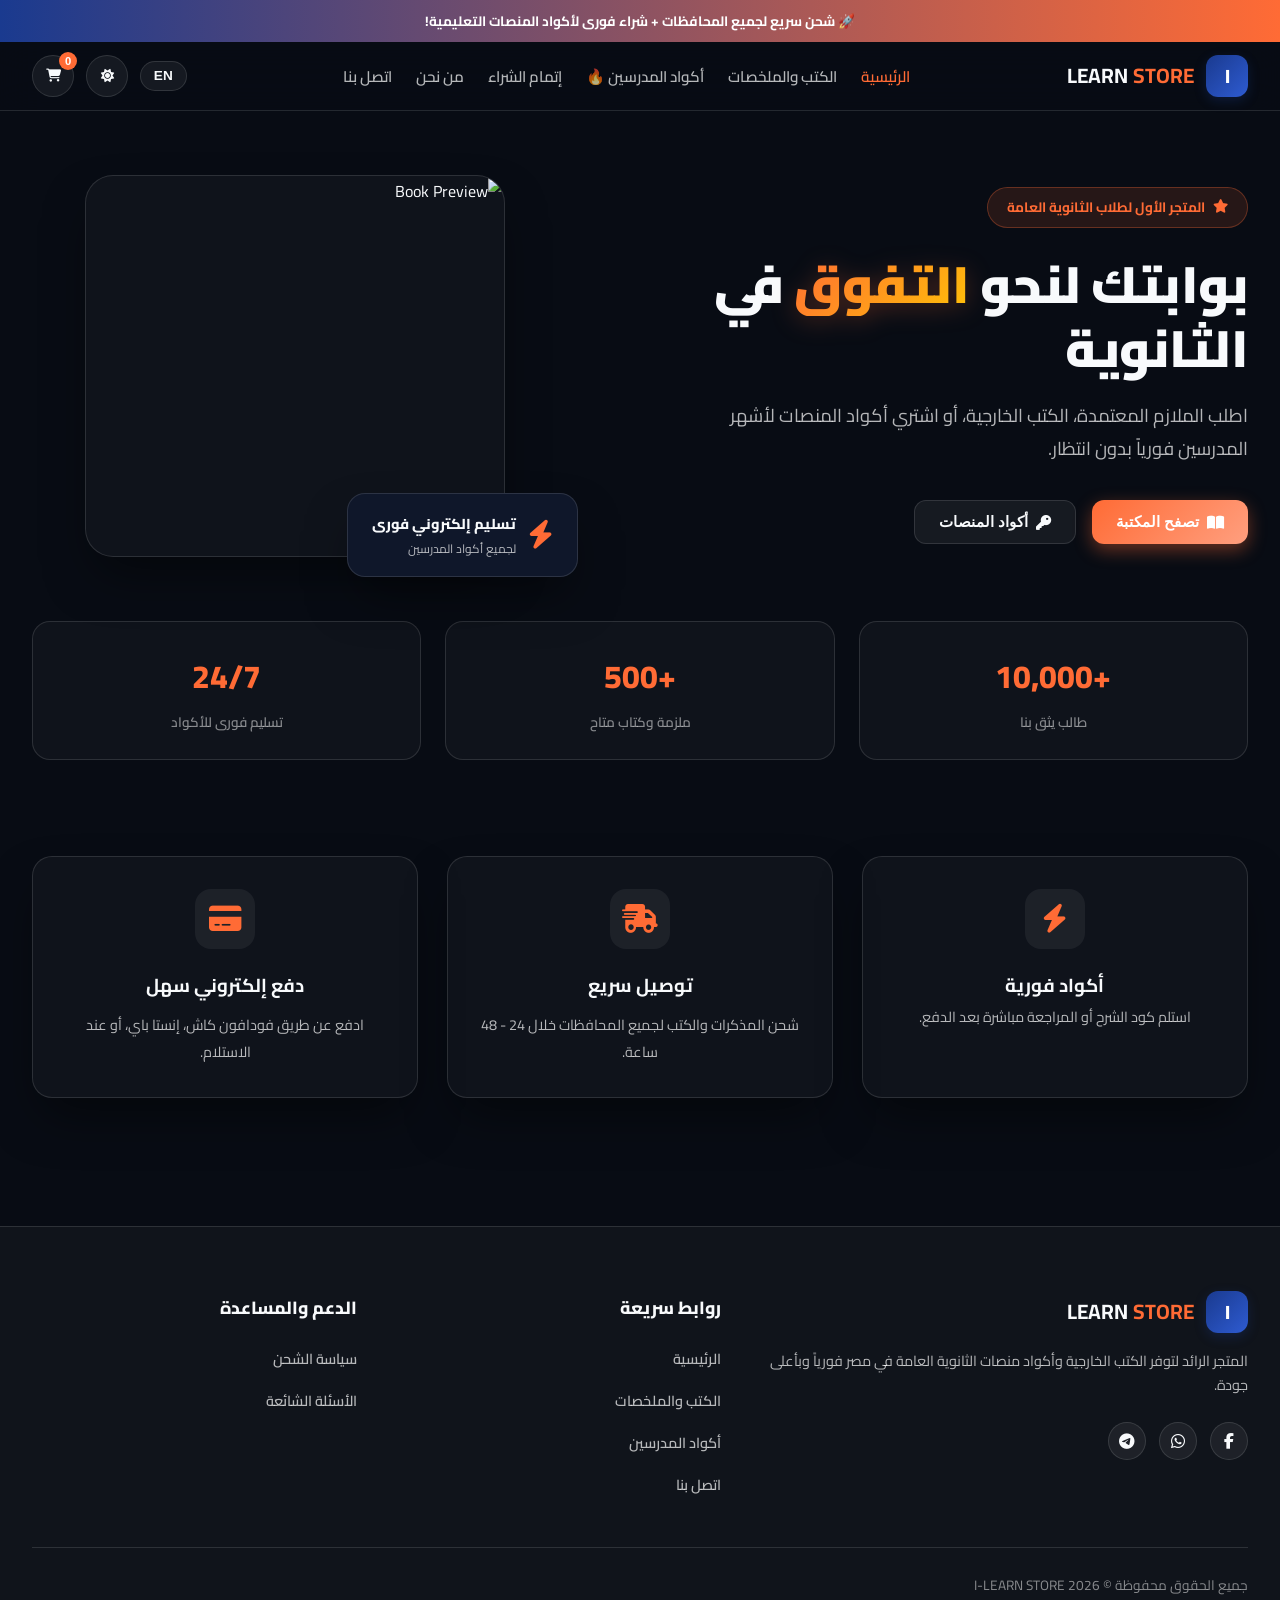
==== index.html @ 57cd552f "first commit" ====
<!DOCTYPE html>
<html lang="ar" dir="rtl" data-theme="dark">
<head>
    <meta charset="UTF-8">
    <meta name="viewport" content="width=device-width, initial-scale=1.0">
    <title>I-LEARN STORE</title>
    <link href="https://fonts.googleapis.com/css2?family=Poppins:wght@300;400;600;700;800&family=Cairo:wght@400;600;700;800;900&display=swap" rel="stylesheet">
    <link rel="stylesheet" href="https://cdnjs.cloudflare.com/ajax/libs/font-awesome/6.4.0/css/all.min.css">
    <style>
        /* ===== DARK THEME ===== */
        [data-theme="dark"] {
            --primary: #1a3a8f;
            --primary-light: #2e5bd1;
            --accent: #ff6b35;
            --accent-glow: rgba(255, 107, 53, 0.4);
            --bg-body: #080c14;
            --bg-card: rgba(255, 255, 255, 0.03);
            --header-bg: rgba(8, 12, 20, 0.85);
            --text-main: #f8fafc;
            --text-sub: rgba(255, 255, 255, 0.7);
            --text-muted: rgba(255, 255, 255, 0.5);
            --glass: rgba(255, 255, 255, 0.06);
            --glass-border: rgba(255, 255, 255, 0.12);
            --shadow-3d: 0 25px 50px -12px rgba(0, 0, 0, 0.5);
            --drawer-bg: #0f172a;
        }

        /* ===== LIGHT THEME ===== */
        [data-theme="light"] {
            --primary: #1a3a8f;
            --primary-light: #2e5bd1;
            --accent: #ff6b35;
            --accent-glow: rgba(255, 107, 53, 0.25);
            --bg-body: #f1f5f9;
            --bg-card: #ffffff;
            --header-bg: rgba(255, 255, 255, 0.85);
            --text-main: #0f172a;
            --text-sub: #475569;
            --text-muted: #64748b;
            --glass: rgba(0, 0, 0, 0.04);
            --glass-border: rgba(0, 0, 0, 0.08);
            --shadow-3d: 0 20px 40px -10px rgba(15, 23, 42, 0.12);
            --drawer-bg: #ffffff;
        }

        * {
            margin: 0;
            padding: 0;
            box-sizing: border-box;
            transition: background-color 0.3s ease, color 0.3s ease, border-color 0.3s ease, box-shadow 0.3s ease;
        }

        body {
            font-family: 'Cairo', 'Poppins', sans-serif;
            background: var(--bg-body);
            color: var(--text-main);
            overflow-x: hidden;
        }

        /* ===== TOAST NOTIFICATION ===== */
        .toast-container {
            position: fixed;
            bottom: 25px;
            right: 25px;
            z-index: 9999;
            display: flex;
            flex-direction: column;
            gap: 10px;
        }

        [dir="ltr"] .toast-container {
            right: auto;
            left: 25px;
        }

        .toast {
            background: var(--drawer-bg);
            border: 1px solid var(--accent);
            color: var(--text-main);
            padding: 1rem 1.4rem;
            border-radius: 14px;
            box-shadow: 0 10px 30px rgba(0, 0, 0, 0.3);
            backdrop-filter: blur(15px);
            display: flex;
            align-items: center;
            gap: 12px;
            font-size: 0.95rem;
            font-weight: 700;
            min-width: 280px;
            animation: toastIn 0.4s cubic-bezier(0.68, -0.55, 0.265, 1.55) forwards;
        }

        .toast i {
            color: var(--accent);
            font-size: 1.3rem;
        }

        .toast.hide {
            animation: toastOut 0.4s forwards;
        }

        @keyframes toastIn {
            from { opacity: 0; transform: translateY(100px) scale(0.8); }
            to { opacity: 1; transform: translateY(0) scale(1); }
        }

        @keyframes toastOut {
            from { opacity: 1; transform: translateY(0) scale(1); }
            to { opacity: 0; transform: translateY(50px) scale(0.8); }
        }

        .announcement-bar {
            background: linear-gradient(90deg, var(--primary), var(--accent));
            color: white;
            text-align: center;
            padding: 0.5rem 1rem;
            font-size: 0.85rem;
            font-weight: 700;
        }

        .header {
            position: sticky;
            top: 0;
            width: 100%;
            z-index: 1000;
            background: var(--header-bg);
            backdrop-filter: blur(20px);
            border-bottom: 1px solid var(--glass-border);
        }

        .header-content {
            max-width: 1400px;
            margin: 0 auto;
            padding: 0.8rem 2rem;
            display: flex;
            justify-content: space-between;
            align-items: center;
        }

        .logo-3d {
            display: flex;
            align-items: center;
            gap: 12px;
            cursor: pointer;
        }

        .logo-icon {
            width: 42px;
            height: 42px;
            background: linear-gradient(135deg, var(--primary), var(--primary-light));
            border-radius: 12px;
            display: flex;
            align-items: center;
            justify-content: center;
            font-weight: 800;
            font-size: 1.2rem;
            color: white;
            box-shadow: 0 4px 12px rgba(26, 58, 143, 0.3);
        }

        .logo-text { font-size: 1.3rem; font-weight: 700; }
        .logo-text span { color: var(--accent); }

        .nav { display: flex; gap: 1.5rem; list-style: none; }
        .nav a {
            color: var(--text-sub);
            text-decoration: none;
            font-weight: 600;
            font-size: 0.95rem;
            cursor: pointer;
            padding: 0.5rem 0;
        }
        .nav a:hover, .nav a.active { color: var(--accent); }

        .header-actions { display: flex; gap: 0.75rem; align-items: center; }

        .btn-icon {
            width: 42px; height: 42px; border-radius: 50%;
            background: var(--glass); border: 1px solid var(--glass-border);
            color: var(--text-main); display: flex; align-items: center;
            justify-content: center; cursor: pointer; position: relative;
        }
        .btn-icon:hover { background: var(--primary); color: white; }

        .btn-lang {
            padding: 0.4rem 0.8rem;
            border-radius: 20px;
            background: var(--glass);
            border: 1px solid var(--glass-border);
            color: var(--text-main);
            font-weight: 700;
            cursor: pointer;
            font-size: 0.85rem;
        }
        .btn-lang:hover { background: var(--accent); color: white; }

        .cart-count {
            position: absolute; top: -4px; right: -4px;
            background: var(--accent); color: white; font-size: 0.7rem;
            font-weight: 700; width: 18px; height: 18px; border-radius: 50%;
            display: flex; align-items: center; justify-content: center;
        }

        /* ===== HERO SECTION ===== */
        .hero-section {
            position: relative;
            padding: 4rem 2rem 2rem;
            max-width: 1300px;
            margin: 0 auto;
            display: grid;
            grid-template-columns: 1.1fr 0.9fr;
            align-items: center;
            gap: 3rem;
        }

        @media (max-width: 992px) {
            .hero-section {
                grid-template-columns: 1fr;
                text-align: center;
                padding-top: 2rem;
            }
        }

        .hero-badge {
            display: inline-flex;
            align-items: center;
            gap: 8px;
            padding: 0.4rem 1.2rem;
            border-radius: 50px;
            background: rgba(255, 107, 53, 0.12);
            border: 1px solid rgba(255, 107, 53, 0.3);
            color: var(--accent);
            font-weight: 700;
            font-size: 0.85rem;
            margin-bottom: 1.5rem;
        }

        .hero-title {
            font-size: 3.2rem;
            font-weight: 900;
            line-height: 1.25;
            margin-bottom: 1.2rem;
            letter-spacing: -0.5px;
        }

        .highlight-word {
            background: linear-gradient(135deg, #ff6b35 0%, #ffc107 100%);
            -webkit-background-clip: text;
            -webkit-text-fill-color: transparent;
            display: inline-block;
            font-weight: 900;
            filter: drop-shadow(0px 4px 12px rgba(255, 107, 53, 0.3));
        }

        .hero-subtitle {
            color: var(--text-sub);
            font-size: 1.15rem;
            line-height: 1.8;
            margin-bottom: 2.2rem;
            max-width: 580px;
        }

        @media (max-width: 992px) {
            .hero-subtitle { margin-left: auto; margin-right: auto; }
            .hero-title { font-size: 2.4rem; }
        }

        .hero-image-wrapper {
            position: relative;
            display: flex;
            justify-content: center;
            align-items: center;
        }

        .hero-card-preview {
            width: 100%;
            max-width: 420px;
            border-radius: 28px;
            overflow: hidden;
            background: var(--bg-card);
            border: 1px solid var(--glass-border);
            box-shadow: var(--shadow-3d);
            position: relative;
        }

        .hero-card-preview img {
            width: 100%;
            height: 380px;
            object-fit: cover;
            display: block;
        }

        .floating-badge {
            position: absolute;
            bottom: -20px;
            right: -20px;
            background: var(--drawer-bg);
            border: 1px solid var(--glass-border);
            padding: 1rem 1.5rem;
            border-radius: 18px;
            box-shadow: var(--shadow-3d);
            display: flex;
            align-items: center;
            gap: 12px;
        }

        [dir="ltr"] .floating-badge { right: auto; left: -20px; }

        .stats-bar {
            display: grid;
            grid-template-columns: repeat(auto-fit, minmax(200px, 1fr));
            gap: 1.5rem;
            max-width: 1300px;
            margin: 2rem auto 4rem;
            padding: 0 2rem;
        }

        .stat-item {
            background: var(--bg-card);
            border: 1px solid var(--glass-border);
            padding: 1.5rem;
            border-radius: 18px;
            text-align: center;
        }

        .stat-number { font-size: 2rem; font-weight: 800; color: var(--accent); margin-bottom: 0.2rem; }
        .stat-label { color: var(--text-muted); font-size: 0.85rem; font-weight: 600; }

        .filter-container { display: flex; justify-content: center; gap: 0.8rem; margin-bottom: 2rem; flex-wrap: wrap; }
        .filter-btn { padding: 0.5rem 1.2rem; border-radius: 20px; border: 1px solid var(--glass-border); background: var(--glass); color: var(--text-main); font-weight: 600; cursor: pointer; font-size: 0.9rem; }
        .filter-btn.active, .filter-btn:hover { background: var(--accent); color: white; border-color: var(--accent); }

        .page { display: none; animation: fadeIn 0.4s ease-in-out; min-height: 80vh; }
        .page.active { display: block; }
        @keyframes fadeIn { from { opacity: 0; transform: translateY(10px); } to { opacity: 1; transform: translateY(0); } }

        .section { padding: 3rem 2rem; max-width: 1300px; margin: 0 auto; }
        .section-header { text-align: center; margin-bottom: 2.5rem; }
        .section-title { font-size: 2.2rem; font-weight: 800; margin-bottom: 0.5rem; }
        .section-subtitle { color: var(--text-muted); }

        .books-grid, .codes-grid { display: grid; grid-template-columns: repeat(auto-fill, minmax(260px, 1fr)); gap: 1.8rem; }
        
        .code-card, .book-card {
            background: var(--bg-card); border: 1px solid var(--glass-border);
            border-radius: 20px; padding: 1.2rem; box-shadow: var(--shadow-3d);
            display: flex; flex-direction: column; justify-content: space-between;
        }
        
        .code-tag {
            font-size: 0.75rem; background: rgba(255, 107, 53, 0.15); color: var(--accent);
            padding: 0.2rem 0.6rem; border-radius: 8px; font-weight: 700; display: inline-block; margin-bottom: 0.5rem;
        }

        .book-image-wrapper { width: 100%; height: 200px; border-radius: 12px; overflow: hidden; margin-bottom: 1rem; }
        .book-image-wrapper img { width: 100%; height: 100%; object-fit: cover; }
        .book-title { font-size: 1.05rem; font-weight: 700; margin-bottom: 0.4rem; }
        .book-footer { display: flex; justify-content: space-between; align-items: center; border-top: 1px solid var(--glass-border); padding-top: 0.8rem; margin-top: 1rem; }
        .book-price { font-size: 1.15rem; font-weight: 800; color: var(--accent); }

        .btn-submit-shipping, .btn-add-cart {
            padding: 0.75rem 1.5rem; border-radius: 12px; background: linear-gradient(135deg, var(--accent), #ff9f7f);
            color: white; border: none; font-weight: 800; font-size: 0.95rem; cursor: pointer;
            display: inline-flex; align-items: center; justify-content: center; gap: 8px; box-shadow: 0 6px 18px var(--accent-glow);
            text-decoration: none;
        }
        .btn-secondary { background: var(--glass); border: 1px solid var(--glass-border); color: var(--text-main); box-shadow: none; }
        .btn-secondary:hover { background: var(--primary); color: white; }

        .features-grid { display: grid; grid-template-columns: repeat(auto-fit, minmax(280px, 1fr)); gap: 1.8rem; margin-top: 1rem; }
        .feature-card { background: var(--bg-card); border: 1px solid var(--glass-border); padding: 2rem; border-radius: 20px; text-align: center; box-shadow: var(--shadow-3d); }
        .feature-icon { width: 60px; height: 60px; background: var(--glass); border-radius: 16px; display: flex; align-items: center; justify-content: center; margin: 0 auto 1.2rem; font-size: 1.8rem; color: var(--accent); }

        .shipping-layout { display: grid; grid-template-columns: 1fr 360px; gap: 2rem; align-items: start; }
        @media (max-width: 992px) { .shipping-layout { grid-template-columns: 1fr; } }

        .shipping-form-card { background: var(--bg-card); border: 1px solid var(--glass-border); padding: 2rem; border-radius: 20px; box-shadow: var(--shadow-3d); }
        .form-row { display: grid; grid-template-columns: 1fr 1fr; gap: 1rem; }
        @media (max-width: 600px) { .form-row { grid-template-columns: 1fr; } }

        .form-group { margin-bottom: 1.2rem; }
        .form-group label { display: block; margin-bottom: 0.4rem; font-weight: 700; font-size: 0.88rem; }
        .form-group input, .form-group select, .form-group textarea {
            width: 100%; padding: 0.75rem 1rem; border-radius: 12px; border: 1px solid var(--glass-border);
            background: var(--bg-body); color: var(--text-main); font-family: inherit; font-size: 0.9rem;
        }

        .payment-methods { display: grid; grid-template-columns: repeat(auto-fit, minmax(130px, 1fr)); gap: 0.8rem; margin-top: 0.5rem; }
        .payment-option { border: 1px solid var(--glass-border); background: var(--bg-body); border-radius: 12px; padding: 0.8rem; text-align: center; cursor: pointer; font-size: 0.85rem; font-weight: 700; }
        .payment-option.active { border-color: var(--accent); background: rgba(255, 107, 53, 0.1); color: var(--accent); }

        .shipping-sidebar { display: flex; flex-direction: column; gap: 1.5rem; }
        .sidebar-card { background: var(--bg-card); border: 1px solid var(--glass-border); padding: 1.5rem; border-radius: 20px; }
        .calc-box { display: flex; justify-content: space-between; align-items: center; padding: 0.75rem 0; border-bottom: 1px solid var(--glass-border); font-size: 0.9rem; }

        /* Cart Drawer */
        .cart-overlay { position: fixed; top: 0; left: 0; width: 100%; height: 100%; background: rgba(0, 0, 0, 0.6); backdrop-filter: blur(5px); z-index: 2000; opacity: 0; visibility: hidden; transition: 0.3s ease; }
        .cart-overlay.active { opacity: 1; visibility: visible; }
        .cart-drawer { position: fixed; top: 0; bottom: 0; width: 360px; max-width: 100%; background: var(--drawer-bg); z-index: 2001; padding: 1.5rem; display: flex; flex-direction: column; justify-content: space-between; transition: 0.3s ease; }
        [dir="rtl"] .cart-drawer { right: -400px; }
        [dir="rtl"] .cart-overlay.active .cart-drawer { right: 0; }
        [dir="ltr"] .cart-drawer { left: -400px; }
        [dir="ltr"] .cart-overlay.active .cart-drawer { left: 0; }

        .cart-items-list { overflow-y: auto; flex-grow: 1; margin: 1rem 0; display: flex; flex-direction: column; gap: 0.8rem; }
        .cart-item { display: flex; justify-content: space-between; align-items: center; background: var(--bg-card); padding: 0.8rem; border-radius: 10px; border: 1px solid var(--glass-border); }

        /* ===== CONTACT PAGE ===== */
        .contact-page-container {
            max-width: 1100px;
            margin: 0 auto;
            padding: 2rem 1rem;
        }

        .contact-new-wrapper {
            display: grid;
            grid-template-columns: 1fr 360px;
            gap: 2rem;
            align-items: start;
        }

        @media (max-width: 900px) {
            .contact-new-wrapper {
                grid-template-columns: 1fr;
            }
        }

        .contact-card-box {
            background: var(--bg-card);
            border: 1px solid var(--glass-border);
            border-radius: 16px;
            padding: 2.5rem;
            box-shadow: var(--shadow-3d);
        }

        .contact-subtitle-text {
            color: var(--text-sub);
            font-size: 0.98rem;
            text-align: center;
            margin-bottom: 2rem;
            line-height: 1.6;
        }

        .phone-input-group {
            display: flex;
            align-items: center;
            border: 1px solid var(--glass-border);
            border-radius: 10px;
            background: var(--bg-body);
            padding: 0 0.8rem;
            gap: 0.6rem;
        }

        .phone-input-group:focus-within {
            border-color: var(--accent);
            box-shadow: 0 0 0 3px var(--accent-glow);
        }

        .country-flag-box {
            display: flex;
            align-items: center;
            gap: 0.3rem;
            cursor: pointer;
        }

        .country-code-text {
            font-weight: 700;
            font-size: 0.9rem;
            color: var(--text-main);
        }

        [dir="rtl"] .country-code-text {
            padding-left: 0.5rem;
            border-left: 1px solid var(--glass-border);
        }

        [dir="ltr"] .country-code-text {
            padding-right: 0.5rem;
            border-right: 1px solid var(--glass-border);
        }

        .phone-input-group input {
            border: none !important;
            background: transparent !important;
            padding: 0.8rem 0 !important;
            width: 100%;
            outline: none;
            color: var(--text-main);
        }

        .btn-send-orange {
            width: 100%;
            background: linear-gradient(135deg, #ffb338, var(--accent));
            color: white;
            border: none;
            border-radius: 10px;
            padding: 0.9rem;
            font-size: 1rem;
            font-weight: 700;
            cursor: pointer;
            margin-top: 1rem;
            box-shadow: 0 4px 15px var(--accent-glow);
            transition: transform 0.2s ease, box-shadow 0.2s ease;
        }

        .btn-send-orange:hover {
            transform: translateY(-2px);
            box-shadow: 0 6px 20px var(--accent-glow);
        }

        .contact-info-sidebar {
            padding: 2rem;
        }

        .info-item-row {
            display: flex;
            align-items: center;
            gap: 1.2rem;
            margin-bottom: 1.8rem;
        }

        .info-circle-icon {
            width: 46px;
            height: 46px;
            border-radius: 50%;
            background: var(--bg-body);
            border: 1px solid var(--glass-border);
            display: flex;
            align-items: center;
            justify-content: center;
            font-size: 1.1rem;
            color: var(--accent);
            flex-shrink: 0;
            box-shadow: 0 2px 5px rgba(0,0,0,0.03);
        }

        .info-details-col {
            display: flex;
            flex-direction: column;
            gap: 0.2rem;
        }

        .info-label-sm {
            font-size: 0.78rem;
            color: var(--text-muted);
        }

        .info-val-orange {
            font-size: 0.92rem;
            font-weight: 700;
            color: var(--accent);
            text-decoration: none;
        }

        .info-divider {
            border: none;
            border-top: 1px solid var(--glass-border);
            margin: 1.5rem 0;
        }

        .social-follow-box {
            text-align: center;
        }

        .social-follow-box p {
            font-size: 0.85rem;
            color: var(--text-sub);
            margin-bottom: 1rem;
        }

        .social-circle-links {
            display: flex;
            justify-content: center;
            gap: 0.8rem;
        }

        .social-round-btn {
            width: 36px;
            height: 36px;
            border-radius: 50%;
            background: var(--bg-body);
            border: 1px solid var(--glass-border);
            color: var(--text-main);
            display: flex;
            align-items: center;
            justify-content: center;
            text-decoration: none;
            font-size: 0.9rem;
            transition: all 0.2s ease;
            box-shadow: 0 2px 5px rgba(0,0,0,0.03);
        }

        .social-round-btn:hover {
            background: var(--accent);
            color: white;
            border-color: var(--accent);
        }

        /* ===== FOOTER ===== */
        .footer { background: var(--bg-card); border-top: 1px solid var(--glass-border); padding: 4rem 2rem 1.5rem; margin-top: 5rem; }
        .footer-container { max-width: 1300px; margin: 0 auto; display: grid; grid-template-columns: 1.5fr 1fr 1fr; gap: 2.5rem; margin-bottom: 3rem; }
        @media (max-width: 768px) { .footer-container { grid-template-columns: 1fr; } }
        .footer-brand p { color: var(--text-sub); font-size: 0.9rem; line-height: 1.7; margin: 1rem 0 1.5rem; }
        .social-links { display: flex; gap: 0.8rem; }
        .social-btn { width: 38px; height: 38px; border-radius: 50%; background: var(--glass); border: 1px solid var(--glass-border); color: var(--text-main); display: flex; align-items: center; justify-content: center; text-decoration: none; }
        .social-btn:hover { background: var(--accent); color: white; border-color: var(--accent); }
        .footer-title { font-size: 1.1rem; font-weight: 800; margin-bottom: 1.2rem; color: var(--text-main); }
        .footer-links { list-style: none; display: flex; flex-direction: column; gap: 0.75rem; }
        .footer-links a { color: var(--text-sub); text-decoration: none; font-size: 0.9rem; font-weight: 600; cursor: pointer; }
        .footer-links a:hover { color: var(--accent); }
        .footer-bottom { border-top: 1px solid var(--glass-border); padding-top: 1.5rem; display: flex; justify-content: space-between; align-items: center; max-width: 1300px; margin: 0 auto; flex-wrap: wrap; gap: 1rem; }

        @media (max-width: 768px) { .nav { display: none; } }
    </style>
</head>
<body>

    <!-- Container الإشعارات الأنيقة -->
    <div class="toast-container" id="toastContainer"></div>

    <!-- Announcement Bar -->
    <div class="announcement-bar">
        <span id="txt-announcement">🚀 شحن سريع لجميع المحافظات + شراء فورى لأكواد المنصات التعليمية!</span>
    </div>

    <!-- Header -->
    <header class="header">
        <div class="header-content">
            <div class="logo-3d" onclick="switchPage('homePage')">
                <div class="logo-icon">I</div>
                <div class="logo-text">LEARN <span>STORE</span></div>
            </div>

            <nav>
                <ul class="nav">
                    <li><a onclick="switchPage('homePage')" id="nav-homePage" class="active">الرئيسية</a></li>
                    <li><a onclick="switchPage('booksPage')" id="nav-booksPage">الكتب والملخصات</a></li>
                    <li><a onclick="switchPage('teacherCodesPage')" id="nav-teacherCodesPage">أكواد المدرسين 🔥</a></li>
                    <li><a onclick="switchPage('shippingPage')" id="nav-shippingPage">إتمام الشراء</a></li>
                    <li><a onclick="switchPage('aboutPage')" id="nav-aboutPage">من نحن</a></li>
                    <li><a onclick="switchPage('contactPage')" id="nav-contactPage">اتصل بنا</a></li>
                </ul>
            </nav>

            <div class="header-actions">
                <button class="btn-lang" onclick="toggleLanguage()" id="langBtn">EN</button>
                <button class="btn-icon" onclick="toggleTheme()"><i class="fas fa-sun" id="themeIcon"></i></button>
                <button class="btn-icon" onclick="toggleCart()"><i class="fas fa-shopping-cart"></i><span class="cart-count" id="cartCount">0</span></button>
            </div>
        </div>
    </header>

    <!-- ================= 1. HOME PAGE ================= -->
    <main class="page active" id="homePage">
        <section class="hero-section">
            <div class="hero-content">
                <div class="hero-badge">
                    <i class="fas fa-star"></i>
                    <span id="badge-text">المتجر الأول لطلاب الثانوية العامة</span>
                </div>
                
                <h1 class="hero-title" id="home-title">
                    بوابتك لنحو <span class="highlight-word" id="highlighted-word">التفوق</span> في الثانوية
                </h1>
                
                <p class="hero-subtitle" id="home-subtitle">
                    اطلب الملازم المعتمدة، الكتب الخارجية، أو اشتري أكواد المنصات لأشهر المدرسين فورياً بدون انتظار.
                </p>

                <div style="display: flex; gap: 1rem; flex-wrap: wrap;">
                    <button onclick="switchPage('booksPage')" class="btn-submit-shipping">
                        <i class="fas fa-book-open"></i> <span id="txt-browse-btn">تصفح المكتبة</span>
                    </button>
                    <button onclick="switchPage('teacherCodesPage')" class="btn-submit-shipping btn-secondary">
                        <i class="fas fa-key"></i> <span id="txt-codes-btn">أكواد المنصات</span>
                    </button>
                </div>
            </div>

            <div class="hero-image-wrapper">
                <div class="hero-card-preview">
                    <img src="https://images.unsplash.com/photo-1544947950-fa07a98d237f?w=600&q=80" alt="Book Preview">
                </div>
                <div class="floating-badge">
                    <i class="fas fa-bolt" style="font-size: 1.8rem; color: var(--accent);"></i>
                    <div>
                        <div style="font-weight: 800; font-size: 0.9rem;" id="float-title">تسليم إلكتروني فورى</div>
                        <div style="font-size: 0.75rem; color: var(--text-sub);" id="float-subtitle">لجميع أكواد المدرسين</div>
                    </div>
                </div>
            </div>
        </section>

        <div class="stats-bar">
            <div class="stat-item">
                <div class="stat-number">+10,000</div>
                <div class="stat-label" id="stat1">طالب يثق بنا</div>
            </div>
            <div class="stat-item">
                <div class="stat-number">+500</div>
                <div class="stat-label" id="stat2">ملزمة وكتاب متاح</div>
            </div>
            <div class="stat-item">
                <div class="stat-number">24/7</div>
                <div class="stat-label" id="stat3">تسليم فورى للأكواد</div>
            </div>
        </div>

        <section class="section" style="padding-top: 1rem;">
            <div class="features-grid">
                <div class="feature-card">
                    <div class="feature-icon"><i class="fas fa-bolt"></i></div>
                    <h3 id="feat0-title">أكواد فورية</h3>
                    <p style="color: var(--text-sub); font-size: 0.9rem;" id="feat0-desc">استلم كود الشرح أو المراجعة مباشرة بعد الدفع.</p>
                </div>
                <div class="feature-card">
                    <div class="feature-icon"><i class="fas fa-shipping-fast"></i></div>
                    <h3 style="margin-bottom: 0.5rem;" id="feat1-title">توصيل سريع</h3>
                    <p style="color: var(--text-sub); font-size: 0.9rem;" id="feat1-desc">شحن المذكرات والكتب لجميع المحافظات خلال 24 - 48 ساعة.</p>
                </div>
                <div class="feature-card">
                    <div class="feature-icon"><i class="fas fa-credit-card"></i></div>
                    <h3 style="margin-bottom: 0.5rem;" id="feat2-title">دفع إلكتروني سهل</h3>
                    <p style="color: var(--text-sub); font-size: 0.9rem;" id="feat2-desc">ادفع عن طريق فودافون كاش، إنستا باي، أو عند الاستلام.</p>
                </div>
            </div>
        </section>
    </main>

    <!-- ================= 2. BOOKS PAGE ================= -->
    <main class="page" id="booksPage">
        <section class="section">
            <div class="section-header">
                <h2 class="section-title" id="books-title">المكتبة الرقمية</h2>
                <p class="section-subtitle" id="books-subtitle">اختر كتبك وملخصاتك وأضفها إلى السلة فوراً</p>
            </div>

            <div class="filter-container" id="booksFilterContainer">
                <button class="filter-btn active" onclick="filterBooks('all', this)" id="flt-all">الكل</button>
                <button class="filter-btn" onclick="filterBooks('physics', this)" id="flt-physics">الفيزياء</button>
                <button class="filter-btn" onclick="filterBooks('math', this)" id="flt-math">الرياضيات</button>
                <button class="filter-btn" onclick="filterBooks('chemistry', this)" id="flt-chem">الكيمياء</button>
            </div>

            <div class="books-grid" id="allBooksGrid"></div>
        </section>
    </main>

    <!-- ================= 3. TEACHER CODES PAGE ================= -->
    <main class="page" id="teacherCodesPage">
        <section class="section">
            <div class="section-header">
                <h2 class="section-title" id="codes-title">أكواد منصات المدرسين</h2>
                <p class="section-subtitle" id="codes-subtitle">شراء أكواد المحاضرات، الحصص المنفردة، وااشتراكات الشهور فورياً</p>
            </div>

            <div class="filter-container" id="codesFilterContainer">
                <button class="filter-btn active" onclick="filterCodes('all', this)" id="cflt-all">كل المواد</button>
                <button class="filter-btn" onclick="filterCodes('physics', this)" id="cflt-physics">فيزياء</button>
                <button class="filter-btn" onclick="filterCodes('math', this)" id="cflt-math">رياضيات</button>
                <button class="filter-btn" onclick="filterCodes('chemistry', this)" id="cflt-chem">كيمياء</button>
            </div>

            <div class="codes-grid" id="teacherCodesGrid"></div>
        </section>
    </main>

    <!-- ================= 4. SHIPPING / CHECKOUT PAGE ================= -->
    <main class="page" id="shippingPage">
        <section class="section">
            <div class="section-header">
                <h2 class="section-title" id="ship-title">إتمام الشراء والدفع المباشر</h2>
                <p class="section-subtitle" id="ship-subtitle">أدخل بياناتك وحدد الملازم أو الأكواد المطلوبة لإكمال الطلب</p>
            </div>

            <div class="shipping-layout">
                <div class="shipping-form-card">
                    <h3 style="font-size:1.2rem; margin-bottom:1.2rem; display:flex; align-items:center; gap:8px;">
                        <i class="fas fa-file-invoice" style="color:var(--accent)"></i> <span id="form-heading">بيانات الطلب والشحن</span>
                    </h3>

                    <form onsubmit="handleDirectCheckout(event)">
                        <div class="form-row">
                            <div class="form-group">
                                <label id="lbl-name">الاسم بالكامل *</label>
                                <input type="text" id="shipName" required placeholder="أحمد محمد">
                            </div>
                            <div class="form-group">
                                <label id="lbl-phone">رقم الهاتف / الواتساب *</label>
                                <input type="tel" id="shipPhone" required placeholder="010xxxxxxxx">
                            </div>
                        </div>

                        <div class="form-row">
                            <div class="form-group">
                                <label id="lbl-gov">المحافظة (للكتب والملازم فقط)</label>
                                <select id="shipGov" onchange="calculateShippingCost()">
                                    <option value="" disabled selected id="opt-select-gov">اختر المحافظة (أو اتركه للأكواد فقط)</option>
                                    <option value="none" id="opt-none">شراء أكواد فقط (بدون شحن - 0 ج.م)</option>
                                    <option value="cairo" id="opt-cairo">القاهرة والجيزة (35 ج.م)</option>
                                    <option value="alex" id="opt-alex">الإسكندرية والبحيرة (45 ج.م)</option>
                                    <option value="delta" id="opt-delta">الدلتا والوجه البحري (50 ج.م)</option>
                                    <option value="upper" id="opt-upper">الصعيد والقناة (65 ج.م)</option>
                                </select>
                            </div>
                            <div class="form-group">
                                <label id="lbl-address">العنوان التفصيلي</label>
                                <input type="text" id="shipAddress" placeholder="اسم الشارع - الشقة - المعلم الشهير">
                            </div>
                        </div>

                        <div class="form-group">
                            <label id="lbl-payment">طريقة الدفع الفوري</label>
                            <div class="payment-methods">
                                <div class="payment-option active" onclick="selectPayment('vodafone', this)" id="pay-voda">
                                    <i class="fas fa-mobile-alt"></i> <span id="pay-voda-txt">فودافون كاش</span>
                                </div>
                                <div class="payment-option" onclick="selectPayment('instapay', this)" id="pay-insta">
                                    <i class="fas fa-university"></i> <span id="pay-insta-txt">انستا باي InstaPay</span>
                                </div>
                                <div class="payment-option" onclick="selectPayment('cod', this)" id="pay-cod">
                                    <i class="fas fa-hand-holding-usd"></i> <span id="pay-cod-txt">الدفع عند الاستلام</span>
                                </div>
                            </div>
                        </div>

                        <button type="submit" class="btn-submit-shipping" style="width: 100%; margin-top: 1rem;">
                            <i class="fas fa-check-circle"></i> <span id="btn-submit-order">تأكيد الطلب الآن</span>
                        </button>
                    </form>
                </div>

                <div class="shipping-sidebar">
                    <div class="sidebar-card">
                        <h3 style="font-size: 1.1rem; margin-bottom: 1rem;" id="summary-title">ملخص الطلب</h3>
                        <div class="calc-box">
                            <span id="lbl-subtotal">إجمالي المنتجات:</span>
                            <span id="subtotalPrice">0 ج.م</span>
                        </div>
                        <div class="calc-box">
                            <span id="lbl-shipping">مصاريف الشحن:</span>
                            <span id="shippingCost">0 ج.م</span>
                        </div>
                        <div class="calc-box" style="border-bottom: none; font-weight: 800; font-size: 1.1rem; margin-top: 0.5rem; color: var(--accent);">
                            <span id="lbl-total">الإجمالي النهائي:</span>
                            <span id="finalTotalPrice">0 ج.م</span>
                        </div>
                    </div>
                </div>
            </div>
        </section>
    </main>

    <!-- ================= 5. CONTACT PAGE ================= -->
    <main class="page" id="contactPage">
        <div class="contact-page-container">
            <div class="section-header" style="margin-bottom: 1.5rem;">
                <h2 class="section-title" id="cnt-main-title">اتصل بنا</h2>
                <p class="section-subtitle" id="cnt-main-subtitle">نحن هنا دائماً للإجابة على استفساراتك وخدمتك بأفضل شكل ممكن</p>
            </div>

            <div class="contact-new-wrapper">
                
                <!-- نموذج الرسائل -->
                <div class="contact-card-box contact-form-card">
                    <p class="contact-subtitle-text" id="cnt-subtitle">
                        يمكنك إرسال استفساراتك عن الطلبات أو المنتجات عبر ملء النموذج أدناه وسيقوم فريق الدعم بالرد عليك في أقرب وقت.
                    </p>
                    
                    <form onsubmit="handleContactSubmit(event)">
                        <div class="form-group">
                            <label id="cnt-lbl-name">الاسم بالكامل</label>
                            <input type="text" id="cntInputName" placeholder="أدخل اسمك" required>
                        </div>

                        <div class="form-group">
                            <label id="cnt-lbl-email">البريد الإلكتروني</label>
                            <input type="email" id="cntInputEmail" placeholder="أدخل بريدك الإلكتروني" required>
                        </div>

                        <div class="form-group">
                            <label id="cnt-lbl-phone">رقم الهاتف / الواتساب</label>
                            <div class="phone-input-group">
                                <div class="country-flag-box">
                                    <img src="https://flagcdn.com/w40/eg.png" alt="Egypt" width="22">
                                    <i class="fas fa-chevron-down" style="font-size: 0.7rem; color: #888;"></i>
                                </div>
                                <span class="country-code-text">+20</span>
                                <input type="tel" id="cntInputPhone" placeholder="1xxxxxxxxx" required>
                            </div>
                        </div>

                        <div class="form-group">
                            <label id="cnt-lbl-subject">موضوع الاستفسار</label>
                            <input type="text" id="cntInputSubject" placeholder="أدخل موضوع الرسالة (مثلاً: استفسار عن طلب)">
                        </div>

                        <div class="form-group">
                            <label id="cnt-lbl-message">تفاصيل الرسالة</label>
                            <textarea rows="4" id="cntInputMessage" placeholder="اكتب استفسارك هنا..."></textarea>
                        </div>

                        <button type="submit" class="btn-send-orange" id="cnt-btn-send">إرسال الرسالة</button>
                    </form>
                </div>

                <!-- بطاقة البيانات والمعلومات الجانبية -->
                <div class="contact-card-box contact-info-sidebar">
                    
                    <div class="info-item-row">
                        <div class="info-circle-icon"><i class="far fa-envelope"></i></div>
                        <div class="info-details-col">
                            <span class="info-label-sm" id="cnt-side-email-lbl">البريد الإلكتروني</span>
                            <a href="mailto:support@ilearnstore.com" class="info-val-orange">support@ilearnstore.com</a>
                        </div>
                    </div>

                    <div class="info-item-row">
                        <div class="info-circle-icon"><i class="fas fa-phone-alt"></i></div>
                        <div class="info-details-col">
                            <span class="info-label-sm" id="cnt-side-phone-lbl">خدمة العملاء / واتساب</span>
                            <a href="https://wa.me/201000000000" target="_blank" class="info-val-orange">+20 100 000 0000</a>
                        </div>
                    </div>

                    <div class="info-item-row">
                        <div class="info-circle-icon"><i class="fas fa-map-marker-alt"></i></div>
                        <div class="info-details-col">
                            <span class="info-label-sm" id="cnt-side-address-lbl">العنوان المقر الرئيسي</span>
                            <span class="info-val-orange" id="cnt-side-address-val">القاهرة، مصر</span>
                        </div>
                    </div>

                    <hr class="info-divider">

                    <div class="social-follow-box">
                        <p id="cnt-side-follow-text">يمكنك أيضاً متابعتنا والتواصل معنا عبر:</p>
                        <div class="social-circle-links">
                            <a href="#" class="social-round-btn" title="Facebook"><i class="fab fa-facebook-f"></i></a>
                            <a href="#" class="social-round-btn" title="WhatsApp"><i class="fab fa-whatsapp"></i></a>
                            <a href="#" class="social-round-btn" title="Instagram"><i class="fab fa-instagram"></i></a>
                        </div>
                    </div>

                </div>
            </div>
        </div>
    </main>

    <!-- ================= 6. ABOUT PAGE ================= -->
    <main class="page" id="aboutPage">
        <section class="section">
            <div class="section-header">
                <h2 class="section-title" id="about-title">من نحن</h2>
                <p class="section-subtitle" id="about-subtitle">تعرف على قصة I-LEARN STORE وكيف نساعدك في تحقيق حلمك</p>
            </div>
            <div style="background: var(--bg-card); border: 1px solid var(--glass-border); padding: 2.5rem; border-radius: 20px; line-height: 1.8;">
                <p id="about-desc1" style="margin-bottom: 1rem;">نحن منصة متكاملة مخصصة لخدمة طلاب الثانوية العامة في جميع محافظات مصر، نهدف إلى تذليل العقبات وتوفير كافة الكتب والمذكرات الدراسية المعتمدة بالإضافة إلى الأكواد الرقمية الأصلية للمنصات التعليمية لكبار المعلمين بشكل فوري وسريع وبأفضل الأسعار.</p>
                <p id="about-desc2">نسعى دائماً لتطوير خدماتنا واعتماد أحدث وسائل الدعم الفني والتسليم لضمان راحة الطالب وولي الأمر طوال رحلة الثانوية العامة.</p>
            </div>
        </section>
    </main>

    <!-- Cart Overlay & Drawer -->
    <div class="cart-overlay" id="cartOverlay" onclick="toggleCart()">
        <div class="cart-drawer" onclick="event.stopPropagation()">
            <div>
                <div style="display: flex; justify-content: space-between; align-items: center; border-bottom: 1px solid var(--glass-border); padding-bottom: 1rem;">
                    <h3 id="cart-drawer-title">سلة المشتريات</h3>
                    <button onclick="toggleCart()" class="btn-icon" style="width: 32px; height: 32px;"><i class="fas fa-times"></i></button>
                </div>
                <div class="cart-items-list" id="cartItemsList">
                    <p style="text-align: center; color: var(--text-muted); margin-top: 2rem;" id="cart-empty-text">السلة فارغة حالياً</p>
                </div>
            </div>
            <div>
                <div style="border-top: 1px solid var(--glass-border); padding-top: 1rem; margin-bottom: 1rem;">
                    <div style="display: flex; justify-content: space-between; font-weight: 800; font-size: 1.1rem;">
                        <span id="drawer-total-lbl">الإجمالي:</span>
                        <span id="drawerTotalPrice" style="color: var(--accent);">0 ج.م</span>
                    </div>
                </div>
                <button onclick="toggleCart(); switchPage('shippingPage');" class="btn-submit-shipping" style="width: 100%;" id="drawer-checkout-btn">إتمام الشراء الآن</button>
            </div>
        </div>
    </div>

    <!-- Footer -->
    <footer class="footer">
        <div class="footer-container">
            <div class="footer-brand">
                <div class="logo-3d" onclick="switchPage('homePage')" style="margin-bottom: 0.5rem;">
                    <div class="logo-icon">I</div>
                    <div class="logo-text">LEARN <span>STORE</span></div>
                </div>
                <p id="footer-desc">المتجر الرائد لتوفر الكتب الخارجية وأكواد منصات الثانوية العامة في مصر فورياً وبأعلى جودة.</p>
                <div class="social-links">
                    <a href="#" class="social-btn"><i class="fab fa-facebook-f"></i></a>
                    <a href="#" class="social-btn"><i class="fab fa-whatsapp"></i></a>
                    <a href="#" class="social-btn"><i class="fab fa-telegram-plane"></i></a>
                </div>
            </div>
            <div>
                <h4 class="footer-title" id="footer-links-title">روابط سريعة</h4>
                <ul class="footer-links">
                    <li><a onclick="switchPage('homePage')" id="ft-home">الرئيسية</a></li>
                    <li><a onclick="switchPage('booksPage')" id="ft-books">الكتب والملخصات</a></li>
                    <li><a onclick="switchPage('teacherCodesPage')" id="ft-codes">أكواد المدرسين</a></li>
                    <li><a onclick="switchPage('contactPage')" id="ft-contact">اتصل بنا</a></li>
                </ul>
            </div>
            <div>
                <h4 class="footer-title" id="footer-support-title">الدعم والمساعدة</h4>
                <ul class="footer-links">
                    <li><a onclick="switchPage('shippingPage')" id="ft-shipping">سياسة الشحن</a></li>
                    <li><a onclick="switchPage('contactPage')" id="ft-faq">الأسئلة الشائعة</a></li>
                </ul>
            </div>
        </div>
        <div class="footer-bottom">
            <p style="font-size: 0.85rem; color: var(--text-muted);" id="footer-rights">جميع الحقوق محفوظة © 2026 I-LEARN STORE</p>
        </div>
    </footer>

    <!-- JavaScript Base Logic -->
    <script>
        const booksData = [
            { id: 1, title: 'ملزمة الشرح الماسي في الفيزياء - ثالثة ثانوي', price: 120, category: 'physics', img: 'https://images.unsplash.com/photo-1544947950-fa07a98d237f?w=400&q=80' },
            { id: 2, title: 'كتاب الامتحان في التفاضل والتكامل', price: 150, category: 'math', img: 'https://images.unsplash.com/photo-1509228468518-180dd4864904?w=400&q=80' },
            { id: 3, title: 'مراجعة الماجستير في الكيمياء العضوية', price: 110, category: 'chemistry', img: 'https://images.unsplash.com/photo-1532094349884-543bc11b234d?w=400&q=80' }
        ];

        const codesData = [
            { id: 101, title: 'كود محاضرة الفيزياء الحديثة - مستر محمد عبد المعبود', price: 80, category: 'physics', tag: 'كود حصري فورى' },
            { id: 102, title: 'كود الشهر الكامل في التفاضل - أبطال الرياضيات', price: 200, category: 'math', tag: 'شامل الشهر' },
            { id: 103, title: 'كود الباب الثاني كيمياء - الدكتور وسام شطا', price: 70, category: 'chemistry', tag: 'تفعيل فورى' }
        ];

        let cart = [];
        let currentLang = 'ar';
        let currentShippingCost = 0;

        function showToast(message) {
            const container = document.getElementById('toastContainer');
            const toast = document.createElement('div');
            toast.className = 'toast';
            toast.innerHTML = `<i class="fas fa-check-circle"></i> <span>${message}</span>`;
            container.appendChild(toast);
            setTimeout(() => {
                toast.classList.add('hide');
                setTimeout(() => toast.remove(), 400);
            }, 3000);
        }

        function switchPage(pageId) {
            document.querySelectorAll('.page').forEach(p => p.classList.remove('active'));
            document.getElementById(pageId).classList.add('active');
            
            document.querySelectorAll('.nav a').forEach(a => a.classList.remove('active'));
            const navLink = document.getElementById('nav-' + pageId);
            if(navLink) navLink.classList.add('active');
            window.scrollTo({ top: 0, behavior: 'smooth' });
        }

        function toggleTheme() {
            const html = document.documentElement;
            const icon = document.getElementById('themeIcon');
            if(html.getAttribute('data-theme') === 'dark') {
                html.setAttribute('data-theme', 'light');
                icon.className = 'fas fa-moon';
            } else {
                html.setAttribute('data-theme', 'dark');
                icon.className = 'fas fa-sun';
            }
        }

        function toggleCart() {
            document.getElementById('cartOverlay').classList.toggle('active');
        }

        function renderProducts() {
            const bGrid = document.getElementById('allBooksGrid');
            bGrid.innerHTML = booksData.map(b => `
                <div class="book-card">
                    <div>
                        <div class="book-image-wrapper"><img src="${b.img}" alt="${b.title}"></div>
                        <h3 class="book-title">${b.title}</h3>
                    </div>
                    <div class="book-footer">
                        <span class="book-price">${b.price} ج.م</span>
                        <button class="btn-add-cart" onclick="addToCart(${b.id}, 'book')"><i class="fas fa-cart-plus"></i></button>
                    </div>
                </div>
            `).join('');

            const cGrid = document.getElementById('teacherCodesGrid');
            cGrid.innerHTML = codesData.map(c => `
                <div class="code-card">
                    <div>
                        <span class="code-tag">${c.tag}</span>
                        <h3 class="book-title" style="margin-top:0.4rem;">${c.title}</h3>
                    </div>
                    <div class="book-footer">
                        <span class="book-price">${c.price} ج.م</span>
                        <button class="btn-add-cart" onclick="addToCart(${c.id}, 'code')"><i class="fas fa-bolt"></i></button>
                    </div>
                </div>
            `).join('');
        }

        function addToCart(id, type) {
            let item = type === 'book' ? booksData.find(x => x.id === id) : codesData.find(x => x.id === id);
            let existing = cart.find(x => x.id === id && x.type === type);
            if(existing) {
                existing.qty++;
            } else {
                cart.push({ ...item, type, qty: 1 });
            }
            updateCartUI();
            showToast(currentLang === 'ar' ? 'تمت إضافة المنتج إلى السلة بنجاح!' : 'Product added to cart!');
        }

        function updateCartUI() {
            document.getElementById('cartCount').innerText = cart.reduce((sum, item) => sum + item.qty, 0);
            const list = document.getElementById('cartItemsList');
            
            if(cart.length === 0) {
                list.innerHTML = `<p style="text-align: center; color: var(--text-muted); margin-top: 2rem;" id="cart-empty-text">${currentLang === 'ar' ? 'السلة فارغة حالياً' : 'Cart is empty'}</p>`;
                document.getElementById('drawerTotalPrice').innerText = '0 ج.م';
                document.getElementById('subtotalPrice').innerText = '0 ج.م';
                document.getElementById('finalTotalPrice').innerText = '0 ج.م';
                return;
            }

            list.innerHTML = cart.map((item, idx) => `
                <div class="cart-item">
                    <div>
                        <div style="font-weight: 700; font-size: 0.9rem;">${item.title}</div>
                        <div style="font-size: 0.8rem; color: var(--accent);">${item.price} ج.م × ${item.qty}</div>
                    </div>
                    <button onclick="removeFromCart(${idx})" class="btn-icon" style="width: 28px; height: 28px; color: var(--accent);"><i class="fas fa-trash"></i></button>
                </div>
            `).join('');

            let subtotal = cart.reduce((sum, item) => sum + (item.price * item.qty), 0);
            document.getElementById('drawerTotalPrice').innerText = subtotal + ' ج.م';
            document.getElementById('subtotalPrice').innerText = subtotal + ' ج.م';
            document.getElementById('finalTotalPrice').innerText = (subtotal + currentShippingCost) + ' ج.م';
        }

        function removeFromCart(index) {
            cart.splice(index, 1);
            updateCartUI();
        }

        function filterBooks(cat, btn) {
            document.querySelectorAll('#booksFilterContainer .filter-btn').forEach(b => b.classList.remove('active'));
            btn.classList.add('active');
            const grid = document.getElementById('allBooksGrid');
            const filtered = cat === 'all' ? booksData : booksData.filter(b => b.category === cat);
            grid.innerHTML = filtered.map(b => `
                <div class="book-card">
                    <div>
                        <div class="book-image-wrapper"><img src="${b.img}" alt="${b.title}"></div>
                        <h3 class="book-title">${b.title}</h3>
                    </div>
                    <div class="book-footer">
                        <span class="book-price">${b.price} ج.م</span>
                        <button class="btn-add-cart" onclick="addToCart(${b.id}, 'book')"><i class="fas fa-cart-plus"></i></button>
                    </div>
                </div>
            `).join('');
        }

        function filterCodes(cat, btn) {
            document.querySelectorAll('#codesFilterContainer .filter-btn').forEach(b => b.classList.remove('active'));
            btn.classList.add('active');
            const grid = document.getElementById('teacherCodesGrid');
            const filtered = cat === 'all' ? codesData : codesData.filter(c => c.category === cat);
            grid.innerHTML = filtered.map(c => `
                <div class="code-card">
                    <div>
                        <span class="code-tag">${c.tag}</span>
                        <h3 class="book-title" style="margin-top:0.4rem;">${c.title}</h3>
                    </div>
                    <div class="book-footer">
                        <span class="book-price">${c.price} ج.م</span>
                        <button class="btn-add-cart" onclick="addToCart(${c.id}, 'code')"><i class="fas fa-bolt"></i></button>
                    </div>
                </div>
            `).join('');
        }

        function calculateShippingCost() {
            const gov = document.getElementById('shipGov').value;
            if(gov === 'none') currentShippingCost = 0;
            else if(gov === 'cairo') currentShippingCost = 35;
            else if(gov === 'alex') currentShippingCost = 45;
            else if(gov === 'delta') currentShippingCost = 50;
            else if(gov === 'upper') currentShippingCost = 65;
            else currentShippingCost = 0;

            document.getElementById('shippingCost').innerText = currentShippingCost + ' ج.م';
            let subtotal = cart.reduce((sum, item) => sum + (item.price * item.qty), 0);
            document.getElementById('finalTotalPrice').innerText = (subtotal + currentShippingCost) + ' ج.م';
        }

        function selectPayment(method, el) {
            document.querySelectorAll('.payment-option').forEach(opt => opt.classList.remove('active'));
            el.classList.add('active');
        }

        function handleDirectCheckout(e) {
            e.preventDefault();
            if(cart.length === 0) {
                alert(currentLang === 'ar' ? 'السلة فارغة! أضف منتجات أولاً.' : 'Cart is empty!');
                return;
            }
            showToast(currentLang === 'ar' ? 'تم تقديم الطلب بنجاح! سيتم التواصل معك قريباً.' : 'Order submitted successfully!');
            cart = [];
            updateCartUI();
            switchPage('homePage');
        }

        function handleContactSubmit(e) {
            e.preventDefault();
            showToast(currentLang === 'ar' ? 'تم إرسال رسالتك بنجاح! سنتواصل معك قريباً.' : 'Your message has been sent successfully!');
            e.target.reset();
        }

        const i18n = {
            ar: {
                announcement: "🚀 شحن سريع لجميع المحافظات + شراء فورى لأكواد المنصات التعليمية!",
                navHome: "الرئيسية", navBooks: "الكتب والملخصات", navCodes: "أكواد المدرسين 🔥", navShipping: "إتمام الشراء", navAbout: "من نحن", navContact: "اتصل بنا",
                badgeText: "المتجر الأول لطلاب الثانوية العامة",
                homeTitle: "بوابتك لنحو <span class='highlight-word'>التفوق</span> في الثانوية",
                homeSub: "اطلب الملازم المعتمدة، الكتب الخارجية، أو اشتري أكواد المنصات لأشهر المدرسين فورياً بدون انتظار.",
                browseBtn: "تصفح المكتبة", codesBtn: "أكواد المنصات",
                floatTitle: "تسليم إلكتروني فورى", floatSub: "لجميع أكواد المدرسين",
                stat1: "طالب يثق بنا", stat2: "ملزمة وكتاب متاح", stat3: "تسليم فورى للأكواد",
                feat0Title: "أكواد فورية", feat0Desc: "استلم كود الشرح أو المراجعة مباشرة بعد الدفع.",
                feat1Title: "توصيل سريع", feat1Desc: "شحن المذكرات والكتب لجميع المحافظات خلال 24 - 48 ساعة.",
                feat2Title: "دفع إلكتروني سهل", feat2Desc: "ادفع عن طريق فودافون كاش، إنستا باي، أو عند الاستلام.",
                booksTitle: "المكتبة الرقمية", booksSub: "اختر كتبك وملخصاتك وأضفها إلى السلة فوراً",
                fltAll: "الكل", fltPhysics: "الفيزياء", fltMath: "الرياضيات", fltChem: "الكيمياء",
                codesTitle: "أكواد منصات المدرسين", codesSub: "شراء أكواد المحاضرات، الحصص المنفردة، وااشتراكات الشهور فورياً",
                cfltAll: "كل المواد",
                shipTitle: "إتمام الشراء والدفع المباشر", shipSub: "أدخل بياناتك وحدد الملازم أو الأكواد المطلوبة لإكمال الطلب",
                formHeading: "بيانات الطلب والشحن",
                lblName: "الاسم بالكامل *", lblPhone: "رقم الهاتف / الواتساب *", lblGov: "المحافظة (للكتب والملازم فقط)",
                optSelectGov: "اختر المحافظة (أو اتركه للأكواد فقط)", optNone: "شراء أكواد فقط (بدون شحن - 0 ج.م)",
                optCairo: "القاهرة والجيزة (35 ج.م)", optAlex: "الإسكندرية والبحيرة (45 ج.م)", optDelta: "الدلتا والوجه البحري (50 ج.م)", optUpper: "الصعيد والقناة (65 ج.م)",
                lblAddress: "العنوان التفصيلي", lblPayment: "طريقة الدفع الفوري",
                payVoda: "فودافون كاش", payInsta: "انستا باي InstaPay", payCod: "الدفع عند الاستلام",
                btnSubmitOrder: "تأكيد الطلب الآن", summaryTitle: "ملخص الطلب", lblSubtotal: "إجمالي المنتجات:", lblShipping: "مصاريف الشحن:", lblTotal: "الإجمالي النهائي:",
                cntMainTitle: "اتصل بنا", cntMainSubtitle: "نحن هنا دائماً للإجابة على استفساراتك وخدمتك بأفضل شكل ممكن",
                cntSubtitle: "يمكنك إرسال استفساراتك عن الطلبات أو المنتجات عبر ملء النموذج أدناه وسيقوم فريق الدعم بالرد عليك في أقرب وقت.",
                cntName: "الاسم بالكامل", cntEmail: "البريد الإلكتروني", cntPhone: "رقم الهاتف / الواتساب", cntSubject: "موضوع الاستفسار", cntMessage: "تفاصيل الرسالة", cntSend: "إرسال الرسالة",
                cntPlaceName: "أدخل اسمك", cntPlaceEmail: "أدخل بريدك الإلكتروني", cntPlaceSubject: "أدخل موضوع الرسالة",
                cntSideEmail: "البريد الإلكتروني", cntSidePhone: "خدمة العملاء / واتساب", cntSideAddress: "العنوان المقر الرئيسي", cntSideAddressVal: "القاهرة، مصر", cntSideFollow: "يمكنك أيضاً متابعتنا والتواصل معنا عبر:",
                aboutTitle: "من نحن", aboutSub: "تعرف على قصة I-LEARN STORE وكيف نساعدك في تحقيق حلمك",
                cartTitle: "سلة المشتريات", cartEmpty: "السلة فارغة حالياً", drawerTotal: "الإجمالي:", drawerCheckout: "إتمام الشراء الآن",
                footerDesc: "المتجر الرائد لتوفر الكتب الخارجية وأكواد منصات الثانوية العامة في مصر فورياً وبأعلى جودة.",
                footerLinksTitle: "روابط سريعة", footerSupportTitle: "الدعم والمساعدة", footerRights: "جميع الحقوق محفوظة © 2026 I-LEARN STORE"
            },
            en: {
                announcement: "🚀 Fast shipping to all governorates + instant purchase of educational platform codes!",
                navHome: "Home", navBooks: "Books & Summaries", navCodes: "Teacher Codes 🔥", navShipping: "Checkout", navAbout: "About Us", navContact: "Contact Us",
                badgeText: "The #1 Store for High School Students",
                homeTitle: "Your Gateway to <span class='highlight-word'>Excellence</span> in High School",
                homeSub: "Order accredited guides, external books, or buy platform codes for top teachers instantly without waiting.",
                browseBtn: "Browse Library", codesBtn: "Platform Codes",
                floatTitle: "Instant Electronic Delivery", floatSub: "For all teacher codes",
                stat1: "Trusted Students", stat2: "Available Books", stat3: "Instant Code Delivery",
                feat0Title: "Instant Codes", feat0Desc: "Receive your lecture or review code directly after payment.",
                feat1Title: "Fast Delivery", feat1Desc: "Shipping notes and books to all governorates within 24-48 hours.",
                feat2Title: "Easy Online Payment", feat2Desc: "Pay via Vodafone Cash, Instapay, or Cash on Delivery.",
                booksTitle: "Digital Library", booksSub: "Choose your books and summaries and add them to cart instantly",
                fltAll: "All", fltPhysics: "Physics", fltMath: "Mathematics", fltChem: "Chemistry",
                codesTitle: "Teacher Platform Codes", codesSub: "Purchase lecture codes, single sessions, and monthly subscriptions instantly",
                cfltAll: "All Subjects",
                shipTitle: "Checkout & Direct Payment", shipSub: "Enter your details and select the required items to complete your order",
                formHeading: "Order & Shipping Details",
                lblName: "Full Name *", lblPhone: "Phone / WhatsApp *", lblGov: "Governorate (For books only)",
                optSelectGov: "Select governorate (or leave for codes only)", optNone: "Codes only (No shipping - 0 EGP)",
                optCairo: "Cairo & Giza (35 EGP)", optAlex: "Alexandria & Beheira (45 EGP)", optDelta: "Delta (50 EGP)", optUpper: "Upper Egypt & Canal (65 EGP)",
                lblAddress: "Detailed Address", lblPayment: "Instant Payment Method",
                payVoda: "Vodafone Cash", payInsta: "InstaPay", payCod: "Cash on Delivery",
                btnSubmitOrder: "Confirm Order Now", summaryTitle: "Order Summary", lblSubtotal: "Subtotal:", lblShipping: "Shipping Cost:", lblTotal: "Final Total:",
                cntMainTitle: "Contact Us", cntMainSubtitle: "We are always here to answer your inquiries and serve you best",
                cntSubtitle: "You can send your questions by filling out the form below and we will get back to you as soon as possible.",
                cntName: "Full Name", cntEmail: "Email Address", cntPhone: "Phone number", cntSubject: "Subject", cntMessage: "Message", cntSend: "Send Message",
                cntPlaceName: "Enter your name", cntPlaceEmail: "Enter your email", cntPlaceSubject: "Enter your subject",
                cntSideEmail: "Email", cntSidePhone: "Phone / WhatsApp", cntSideAddress: "Address", cntSideAddressVal: "Cairo, Egypt", cntSideFollow: "You can also follow & contact us through",
                aboutTitle: "About Us", aboutSub: "Learn about the story of I-LEARN STORE and how we help you achieve your dream",
                cartTitle: "Shopping Cart", cartEmpty: "Cart is empty", drawerTotal: "Total:", drawerCheckout: "Proceed to Checkout",
                footerDesc: "The leading store to provide external books and high school platform codes in Egypt instantly with the highest quality.",
                footerLinksTitle: "Quick Links", footerSupportTitle: "Support & Help", footerRights: "All Rights Reserved © 2026 I-LEARN STORE"
            }
        };

        function toggleLanguage() {
            currentLang = currentLang === 'ar' ? 'en' : 'ar';
            document.getElementById('langBtn').innerText = currentLang === 'ar' ? 'EN' : 'AR';
            const lang = i18n[currentLang];

            document.documentElement.dir = currentLang === 'ar' ? 'rtl' : 'ltr';
            document.documentElement.lang = currentLang;

            document.getElementById('txt-announcement').innerText = lang.announcement;
            document.getElementById('nav-homePage').innerText = lang.navHome;
            document.getElementById('nav-booksPage').innerText = lang.navBooks;
            document.getElementById('nav-teacherCodesPage').innerText = lang.navCodes;
            document.getElementById('nav-shippingPage').innerText = lang.navShipping;
            document.getElementById('nav-aboutPage').innerText = lang.navAbout;
            document.getElementById('nav-contactPage').innerText = lang.navContact;

            document.getElementById('badge-text').innerText = lang.badgeText;
            document.getElementById('home-title').innerHTML = lang.homeTitle;
            document.getElementById('home-subtitle').innerText = lang.homeSub;
            document.getElementById('txt-browse-btn').innerText = lang.browseBtn;
            document.getElementById('txt-codes-btn').innerText = lang.codesBtn;
            document.getElementById('float-title').innerText = lang.floatTitle;
            document.getElementById('float-subtitle').innerText = lang.floatSub;

            document.getElementById('stat1').innerText = lang.stat1;
            document.getElementById('stat2').innerText = lang.stat2;
            document.getElementById('stat3').innerText = lang.stat3;

            document.getElementById('feat0-title').innerText = lang.feat0Title;
            document.getElementById('feat0-desc').innerText = lang.feat0Desc;
            document.getElementById('feat1-title').innerText = lang.feat1Title;
            document.getElementById('feat1-desc').innerText = lang.feat1Desc;
            document.getElementById('feat2-title').innerText = lang.feat2Title;
            document.getElementById('feat2-desc').innerText = lang.feat2Desc;

            document.getElementById('books-title').innerText = lang.booksTitle;
            document.getElementById('books-subtitle').innerText = lang.booksSub;
            document.getElementById('flt-all').innerText = lang.fltAll;
            document.getElementById('flt-physics').innerText = lang.fltPhysics;
            document.getElementById('flt-math').innerText = lang.fltMath;
            document.getElementById('flt-chem').innerText = lang.fltChem;

            document.getElementById('codes-title').innerText = lang.codesTitle;
            document.getElementById('codes-subtitle').innerText = lang.codesSub;
            document.getElementById('cflt-all').innerText = lang.cfltAll;

            document.getElementById('ship-title').innerText = lang.shipTitle;
            document.getElementById('ship-subtitle').innerText = lang.shipSub;
            document.getElementById('form-heading').innerText = lang.formHeading;
            document.getElementById('lbl-name').innerText = lang.lblName;
            document.getElementById('lbl-phone').innerText = lang.lblPhone;
            document.getElementById('lbl-gov').innerText = lang.lblGov;
            document.getElementById('opt-select-gov').innerText = lang.optSelectGov;
            document.getElementById('opt-none').innerText = lang.optNone;
            document.getElementById('opt-cairo').innerText = lang.optCairo;
            document.getElementById('opt-alex').innerText = lang.optAlex;
            document.getElementById('opt-delta').innerText = lang.optDelta;
            document.getElementById('opt-upper').innerText = lang.optUpper;
            document.getElementById('lbl-address').innerText = lang.lblAddress;
            document.getElementById('lbl-payment').innerText = lang.lblPayment;
            document.getElementById('pay-voda-txt').innerText = lang.payVoda;
            document.getElementById('pay-insta-txt').innerText = lang.payInsta;
            document.getElementById('pay-cod-txt').innerText = lang.payCod;
            document.getElementById('btn-submit-order').innerText = lang.btnSubmitOrder;
            document.getElementById('summary-title').innerText = lang.summaryTitle;
            document.getElementById('lbl-subtotal').innerText = lang.lblSubtotal;
            document.getElementById('lbl-shipping').innerText = lang.lblShipping;
            document.getElementById('lbl-total').innerText = lang.lblTotal;

            document.getElementById('cnt-main-title').innerText = lang.cntMainTitle;
            document.getElementById('cnt-main-subtitle').innerText = lang.cntMainSubtitle;
            document.getElementById('cnt-subtitle').innerText = lang.cntSubtitle;
            document.getElementById('cnt-lbl-name').innerText = lang.cntName;
            document.getElementById('cnt-lbl-email').innerText = lang.cntEmail;
            document.getElementById('cnt-lbl-phone').innerText = lang.cntPhone;
            document.getElementById('cnt-lbl-subject').innerText = lang.cntSubject;
            document.getElementById('cnt-lbl-message').innerText = lang.cntMessage;
            document.getElementById('cnt-btn-send').innerText = lang.cntSend;
            document.getElementById('cntInputName').placeholder = lang.cntPlaceName;
            document.getElementById('cntInputEmail').placeholder = lang.cntPlaceEmail;
            document.getElementById('cntInputSubject').placeholder = lang.cntPlaceSubject;
            document.getElementById('cnt-side-email-lbl').innerText = lang.cntSideEmail;
            document.getElementById('cnt-side-phone-lbl').innerText = lang.cntSidePhone;
            document.getElementById('cnt-side-address-lbl').innerText = lang.cntSideAddress;
            document.getElementById('cnt-side-address-val').innerText = lang.cntSideAddressVal;
            document.getElementById('cnt-side-follow-text').innerText = lang.cntSideFollow;

            document.getElementById('about-title').innerText = lang.aboutTitle;
            document.getElementById('about-subtitle').innerText = lang.aboutSub;

            document.getElementById('cart-drawer-title').innerText = lang.cartTitle;
            const emptyTxt = document.getElementById('cart-empty-text');
            if(emptyTxt) emptyTxt.innerText = lang.cartEmpty;
            document.getElementById('drawer-total-lbl').innerText = lang.drawerTotal;
            document.getElementById('drawer-checkout-btn').innerText = lang.drawerCheckout;

            document.getElementById('footer-desc').innerText = lang.footerDesc;
            document.getElementById('footer-links-title').innerText = lang.footerLinksTitle;
            document.getElementById('footer-support-title').innerText = lang.footerSupportTitle;
            document.getElementById('footer-rights').innerText = lang.footerRights;
        }

        window.onload = function() {
            renderProducts();
        };
    </script>
</body>
</html>
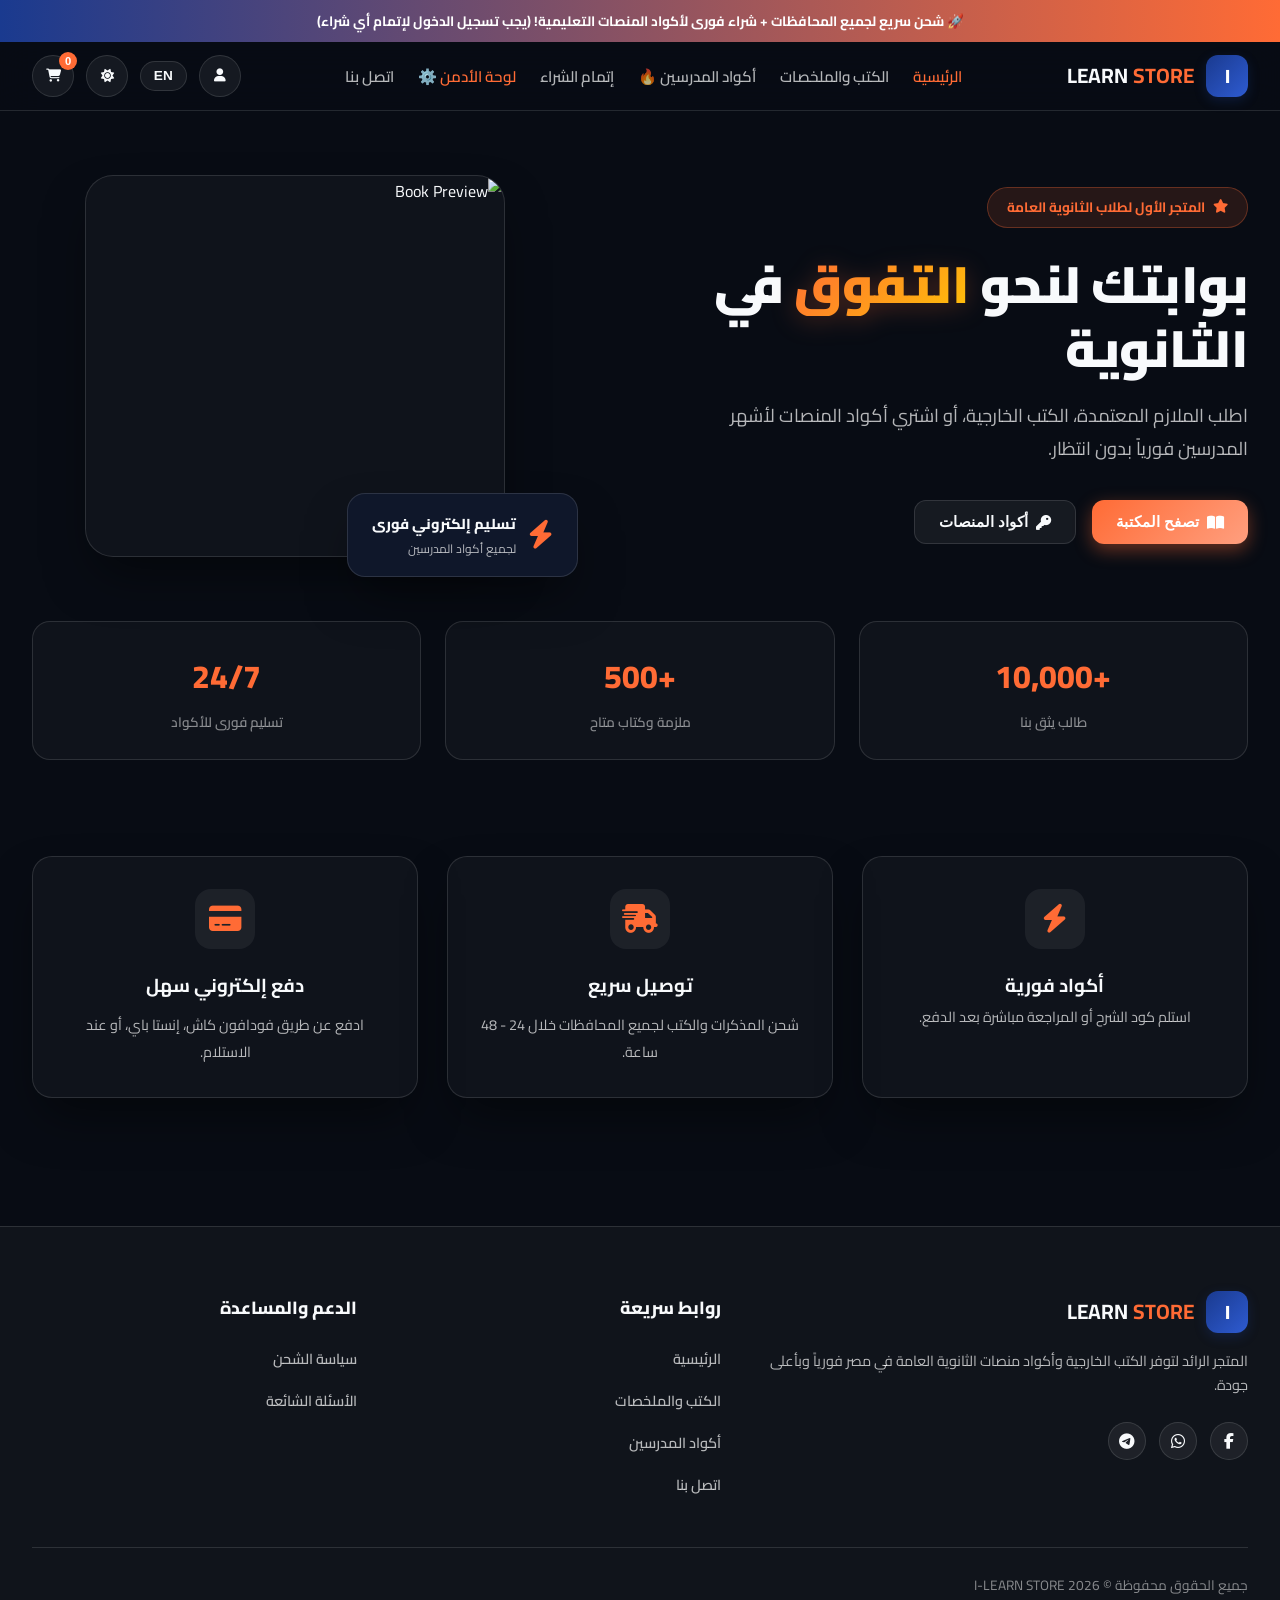
==== commit 32ccb2a0: "first commit" ====
--- a/index.html
+++ b/index.html
@@ -109,6 +109,74 @@
             to { opacity: 0; transform: translateY(50px) scale(0.8); }
         }
 
+        /* ===== POPUP CENTER SCREEN ===== */
+        .code-popup-overlay {
+            position: fixed;
+            top: 0;
+            left: 0;
+            width: 100%;
+            height: 100%;
+            background: rgba(0, 0, 0, 0.7);
+            backdrop-filter: blur(8px);
+            z-index: 99999;
+            display: flex;
+            align-items: center;
+            justify-content: center;
+            opacity: 0;
+            visibility: hidden;
+            transition: 0.3s ease;
+        }
+
+        .code-popup-overlay.active {
+            opacity: 1;
+            visibility: visible;
+        }
+
+        .code-popup-card {
+            background: var(--drawer-bg);
+            border: 2px solid var(--accent);
+            width: 90%;
+            max-width: 480px;
+            border-radius: 24px;
+            padding: 2.5rem 2rem;
+            box-shadow: 0 25px 60px rgba(0,0,0,0.5), 0 0 30px var(--accent-glow);
+            text-align: center;
+            transform: scale(0.8);
+            transition: 0.3s cubic-bezier(0.34, 1.56, 0.64, 1);
+        }
+
+        .code-popup-overlay.active .code-popup-card {
+            transform: scale(1);
+        }
+
+        .code-popup-icon {
+            width: 70px;
+            height: 70px;
+            background: rgba(255, 107, 53, 0.15);
+            border: 2px solid var(--accent);
+            border-radius: 50%;
+            display: flex;
+            align-items: center;
+            justify-content: center;
+            font-size: 2rem;
+            color: var(--accent);
+            margin: 0 auto 1.2rem;
+            box-shadow: 0 0 20px var(--accent-glow);
+        }
+
+        .code-box-display {
+            background: var(--bg-body);
+            border: 2px dashed var(--accent);
+            padding: 1rem;
+            border-radius: 14px;
+            font-size: 1.4rem;
+            font-weight: 900;
+            color: var(--accent);
+            letter-spacing: 2px;
+            margin: 1.2rem 0;
+            user-select: all;
+        }
+
         .announcement-bar {
             background: linear-gradient(90deg, var(--primary), var(--accent));
             color: white;
@@ -161,7 +229,7 @@
         .logo-text { font-size: 1.3rem; font-weight: 700; }
         .logo-text span { color: var(--accent); }
 
-        .nav { display: flex; gap: 1.5rem; list-style: none; }
+        .nav { display: flex; gap: 1.5rem; list-style: none; align-items: center; }
         .nav a {
             color: var(--text-sub);
             text-decoration: none;
@@ -393,6 +461,12 @@
         .sidebar-card { background: var(--bg-card); border: 1px solid var(--glass-border); padding: 1.5rem; border-radius: 20px; }
         .calc-box { display: flex; justify-content: space-between; align-items: center; padding: 0.75rem 0; border-bottom: 1px solid var(--glass-border); font-size: 0.9rem; }
 
+        /* Auth Styles */
+        .auth-container { max-width: 440px; margin: 2rem auto; }
+        .auth-tabs { display: flex; border-bottom: 1px solid var(--glass-border); margin-bottom: 1.5rem; }
+        .auth-tab { flex: 1; text-align: center; padding: 0.8rem; font-weight: 700; cursor: pointer; color: var(--text-muted); border-bottom: 2px solid transparent; }
+        .auth-tab.active { color: var(--accent); border-bottom-color: var(--accent); }
+
         /* Cart Drawer */
         .cart-overlay { position: fixed; top: 0; left: 0; width: 100%; height: 100%; background: rgba(0, 0, 0, 0.6); backdrop-filter: blur(5px); z-index: 2000; opacity: 0; visibility: hidden; transition: 0.3s ease; }
         .cart-overlay.active { opacity: 1; visibility: visible; }
@@ -405,198 +479,74 @@
         .cart-items-list { overflow-y: auto; flex-grow: 1; margin: 1rem 0; display: flex; flex-direction: column; gap: 0.8rem; }
         .cart-item { display: flex; justify-content: space-between; align-items: center; background: var(--bg-card); padding: 0.8rem; border-radius: 10px; border: 1px solid var(--glass-border); }
 
-        /* ===== CONTACT PAGE ===== */
-        .contact-page-container {
-            max-width: 1100px;
-            margin: 0 auto;
-            padding: 2rem 1rem;
-        }
-
-        .contact-new-wrapper {
-            display: grid;
-            grid-template-columns: 1fr 360px;
-            gap: 2rem;
-            align-items: start;
-        }
-
-        @media (max-width: 900px) {
-            .contact-new-wrapper {
-                grid-template-columns: 1fr;
-            }
-        }
-
-        .contact-card-box {
-            background: var(--bg-card);
-            border: 1px solid var(--glass-border);
-            border-radius: 16px;
-            padding: 2.5rem;
-            box-shadow: var(--shadow-3d);
-        }
-
-        .contact-subtitle-text {
-            color: var(--text-sub);
-            font-size: 0.98rem;
-            text-align: center;
-            margin-bottom: 2rem;
-            line-height: 1.6;
-        }
-
-        .phone-input-group {
-            display: flex;
-            align-items: center;
-            border: 1px solid var(--glass-border);
-            border-radius: 10px;
-            background: var(--bg-body);
-            padding: 0 0.8rem;
-            gap: 0.6rem;
-        }
-
-        .phone-input-group:focus-within {
-            border-color: var(--accent);
-            box-shadow: 0 0 0 3px var(--accent-glow);
-        }
-
-        .country-flag-box {
-            display: flex;
-            align-items: center;
-            gap: 0.3rem;
-            cursor: pointer;
-        }
-
-        .country-code-text {
-            font-weight: 700;
-            font-size: 0.9rem;
-            color: var(--text-main);
-        }
-
-        [dir="rtl"] .country-code-text {
-            padding-left: 0.5rem;
-            border-left: 1px solid var(--glass-border);
-        }
-
-        [dir="ltr"] .country-code-text {
-            padding-right: 0.5rem;
-            border-right: 1px solid var(--glass-border);
-        }
-
-        .phone-input-group input {
-            border: none !important;
-            background: transparent !important;
-            padding: 0.8rem 0 !important;
-            width: 100%;
-            outline: none;
-            color: var(--text-main);
-        }
-
-        .btn-send-orange {
-            width: 100%;
-            background: linear-gradient(135deg, #ffb338, var(--accent));
-            color: white;
-            border: none;
-            border-radius: 10px;
-            padding: 0.9rem;
-            font-size: 1rem;
-            font-weight: 700;
-            cursor: pointer;
-            margin-top: 1rem;
-            box-shadow: 0 4px 15px var(--accent-glow);
-            transition: transform 0.2s ease, box-shadow 0.2s ease;
-        }
-
-        .btn-send-orange:hover {
-            transform: translateY(-2px);
-            box-shadow: 0 6px 20px var(--accent-glow);
-        }
-
-        .contact-info-sidebar {
-            padding: 2rem;
-        }
-
-        .info-item-row {
-            display: flex;
-            align-items: center;
-            gap: 1.2rem;
-            margin-bottom: 1.8rem;
-        }
-
-        .info-circle-icon {
-            width: 46px;
-            height: 46px;
-            border-radius: 50%;
-            background: var(--bg-body);
-            border: 1px solid var(--glass-border);
-            display: flex;
-            align-items: center;
-            justify-content: center;
-            font-size: 1.1rem;
-            color: var(--accent);
-            flex-shrink: 0;
-            box-shadow: 0 2px 5px rgba(0,0,0,0.03);
-        }
-
-        .info-details-col {
-            display: flex;
-            flex-direction: column;
-            gap: 0.2rem;
-        }
-
-        .info-label-sm {
-            font-size: 0.78rem;
-            color: var(--text-muted);
-        }
-
-        .info-val-orange {
-            font-size: 0.92rem;
-            font-weight: 700;
-            color: var(--accent);
-            text-decoration: none;
-        }
-
-        .info-divider {
-            border: none;
-            border-top: 1px solid var(--glass-border);
-            margin: 1.5rem 0;
-        }
-
-        .social-follow-box {
-            text-align: center;
-        }
-
-        .social-follow-box p {
-            font-size: 0.85rem;
-            color: var(--text-sub);
-            margin-bottom: 1rem;
-        }
-
-        .social-circle-links {
-            display: flex;
-            justify-content: center;
-            gap: 0.8rem;
-        }
-
-        .social-round-btn {
-            width: 36px;
-            height: 36px;
-            border-radius: 50%;
-            background: var(--bg-body);
-            border: 1px solid var(--glass-border);
-            color: var(--text-main);
-            display: flex;
-            align-items: center;
-            justify-content: center;
-            text-decoration: none;
-            font-size: 0.9rem;
-            transition: all 0.2s ease;
-            box-shadow: 0 2px 5px rgba(0,0,0,0.03);
-        }
-
-        .social-round-btn:hover {
-            background: var(--accent);
-            color: white;
-            border-color: var(--accent);
-        }
-
-        /* ===== FOOTER ===== */
+        /* CUSTOM MODAL STYLES */
+        .custom-modal-overlay {
+            position: fixed; top: 0; left: 0; width: 100%; height: 100%;
+            background: rgba(0, 0, 0, 0.6); backdrop-filter: blur(5px);
+            z-index: 9999; display: flex; align-items: center; justify-content: center;
+            opacity: 0; visibility: hidden; transition: 0.3s ease;
+        }
+        .custom-modal-overlay.active { opacity: 1; visibility: visible; }
+        .custom-modal {
+            background: var(--drawer-bg); border: 1px solid var(--glass-border);
+            width: 90%; max-width: 450px; border-radius: 20px; padding: 2rem;
+            box-shadow: var(--shadow-3d); transform: scale(0.9); transition: 0.3s ease;
+        }
+        .custom-modal-overlay.active .custom-modal { transform: scale(1); }
+        .custom-modal h3 { font-size: 1.2rem; margin-bottom: 1.2rem; color: var(--text-main); display: flex; align-items: center; gap: 8px; }
+        .custom-modal-actions { display: flex; justify-content: flex-end; gap: 10px; margin-top: 1.5rem; }
+
+        /* ADMIN DASHBOARD STYLES */
+        .admin-container { max-width: 1200px; margin: 0 auto; padding: 2rem 1rem; }
+        .admin-stats-grid { display: grid; grid-template-columns: repeat(auto-fit, minmax(220px, 1fr)); gap: 1.2rem; margin-bottom: 2rem; }
+        .admin-stat-card { background: var(--bg-card); border: 1px solid var(--glass-border); padding: 1.5rem; border-radius: 16px; box-shadow: var(--shadow-3d); display: flex; align-items: center; gap: 1rem; }
+        .admin-stat-icon { width: 50px; height: 50px; border-radius: 12px; background: rgba(255, 107, 53, 0.15); color: var(--accent); display: flex; align-items: center; justify-content: center; font-size: 1.4rem; }
+        .admin-tabs { display: flex; gap: 0.5rem; margin-bottom: 1.5rem; border-bottom: 1px solid var(--glass-border); padding-bottom: 0.5rem; overflow-x: auto; }
+        .admin-tab-btn { background: transparent; border: none; color: var(--text-sub); font-weight: 700; padding: 0.6rem 1.2rem; border-radius: 10px; cursor: pointer; font-size: 0.95rem; font-family: inherit; }
+        .admin-tab-btn.active { background: var(--accent); color: white; }
+        .admin-panel-content { display: none; }
+        .admin-panel-content.active { display: block; }
+        .admin-card-box { background: var(--bg-card); border: 1px solid var(--glass-border); border-radius: 16px; padding: 1.8rem; box-shadow: var(--shadow-3d); margin-bottom: 2rem; }
+        .admin-table { width: 100%; border-collapse: collapse; text-align: right; margin-top: 1rem; }
+        [dir="ltr"] .admin-table { text-align: left; }
+        .admin-table th, .admin-table td { padding: 0.9rem; border-bottom: 1px solid var(--glass-border); font-size: 0.9rem; }
+        .admin-table th { color: var(--text-muted); font-weight: 700; }
+        .badge-role { padding: 0.2rem 0.6rem; border-radius: 6px; font-size: 0.75rem; font-weight: 700; }
+        .badge-role.admin { background: rgba(26, 58, 143, 0.2); color: var(--primary-light); }
+        .badge-role.user { background: rgba(255, 107, 53, 0.15); color: var(--accent); }
+        .btn-action-sm { padding: 0.35rem 0.7rem; border-radius: 8px; border: 1px solid var(--glass-border); background: var(--glass); color: var(--text-main); font-size: 0.8rem; cursor: pointer; font-weight: 600; margin-left: 5px; }
+        .btn-action-sm:hover { background: var(--accent); color: white; border-color: var(--accent); }
+        .btn-danger-sm:hover { background: #ef4444 !important; border-color: #ef4444 !important; color: white !important; }
+
+        /* CONTACT PAGE STYLES */
+        .contact-page-container { max-width: 1100px; margin: 0 auto; padding: 2rem 1rem; }
+        .contact-new-wrapper { display: grid; grid-template-columns: 1fr 360px; gap: 2rem; align-items: start; }
+        @media (max-width: 900px) { .contact-new-wrapper { grid-template-columns: 1fr; } }
+        .contact-card-box { background: var(--bg-card); border: 1px solid var(--glass-border); border-radius: 16px; padding: 2.5rem; box-shadow: var(--shadow-3d); }
+        .contact-subtitle-text { color: var(--text-sub); font-size: 0.98rem; text-align: center; margin-bottom: 2rem; line-height: 1.6; }
+        .phone-input-group { display: flex; align-items: center; border: 1px solid var(--glass-border); border-radius: 10px; background: var(--bg-body); padding: 0 0.8rem; gap: 0.6rem; }
+        .phone-input-group:focus-within { border-color: var(--accent); box-shadow: 0 0 0 3px var(--accent-glow); }
+        .country-flag-box { display: flex; align-items: center; gap: 0.3rem; cursor: pointer; }
+        .country-code-text { font-weight: 700; font-size: 0.9rem; color: var(--text-main); }
+        [dir="rtl"] .country-code-text { padding-left: 0.5rem; border-left: 1px solid var(--glass-border); }
+        [dir="ltr"] .country-code-text { padding-right: 0.5rem; border-right: 1px solid var(--glass-border); }
+        .phone-input-group input { border: none !important; background: transparent !important; padding: 0.8rem 0 !important; width: 100%; outline: none; color: var(--text-main); }
+        .btn-send-orange { width: 100%; background: linear-gradient(135deg, #ffb338, var(--accent)); color: white; border: none; border-radius: 10px; padding: 0.9rem; font-size: 1rem; font-weight: 700; cursor: pointer; margin-top: 1rem; box-shadow: 0 4px 15px var(--accent-glow); transition: transform 0.2s ease, box-shadow 0.2s ease; }
+        .btn-send-orange:hover { transform: translateY(-2px); box-shadow: 0 6px 20px var(--accent-glow); }
+        .contact-info-sidebar { padding: 2rem; }
+        .info-item-row { display: flex; align-items: center; gap: 1.2rem; margin-bottom: 1.8rem; }
+        .info-circle-icon { width: 46px; height: 46px; border-radius: 50%; background: var(--bg-body); border: 1px solid var(--glass-border); display: flex; align-items: center; justify-content: center; font-size: 1.1rem; color: var(--accent); flex-shrink: 0; box-shadow: 0 2px 5px rgba(0,0,0,0.03); }
+        .info-details-col { display: flex; flex-direction: column; gap: 0.2rem; }
+        .info-label-sm { font-size: 0.78rem; color: var(--text-muted); }
+        .info-val-orange { font-size: 0.92rem; font-weight: 700; color: var(--accent); text-decoration: none; }
+        .info-divider { border: none; border-top: 1px solid var(--glass-border); margin: 1.5rem 0; }
+        .social-follow-box { text-align: center; }
+        .social-follow-box p { font-size: 0.85rem; color: var(--text-sub); margin-bottom: 1rem; }
+        .social-circle-links { display: flex; justify-content: center; gap: 0.8rem; }
+        .social-round-btn { width: 36px; height: 36px; border-radius: 50%; background: var(--bg-body); border: 1px solid var(--glass-border); color: var(--text-main); display: flex; align-items: center; justify-content: center; text-decoration: none; font-size: 0.9rem; transition: all 0.2s ease; box-shadow: 0 2px 5px rgba(0,0,0,0.03); }
+        .social-round-btn:hover { background: var(--accent); color: white; border-color: var(--accent); }
+
+        /* FOOTER */
         .footer { background: var(--bg-card); border-top: 1px solid var(--glass-border); padding: 4rem 2rem 1.5rem; margin-top: 5rem; }
         .footer-container { max-width: 1300px; margin: 0 auto; display: grid; grid-template-columns: 1.5fr 1fr 1fr; gap: 2.5rem; margin-bottom: 3rem; }
         @media (max-width: 768px) { .footer-container { grid-template-columns: 1fr; } }
@@ -615,12 +565,37 @@
 </head>
 <body>
 
-    <!-- Container الإشعارات الأنيقة -->
     <div class="toast-container" id="toastContainer"></div>
 
-    <!-- Announcement Bar -->
+    <div class="code-popup-overlay" id="codePopupOverlay">
+        <div class="code-popup-card">
+            <div class="code-popup-icon"><i class="fas fa-ticket-alt"></i></div>
+            <h3 style="font-size: 1.3rem; font-weight: 800; margin-bottom: 0.5rem;">تم شراء الكود بنجاح!</h3>
+            <p style="font-size: 0.9rem; color: var(--text-sub); line-height: 1.6;">إليك كود التفعيل الخاص بك، يمكنك نسخه واستخدامه فوراً داخل المنصة:</p>
+            <div class="code-box-display" id="popupCodeText">I-LEARN-984210</div>
+            <div style="display: flex; gap: 10px;">
+                <button onclick="copyGeneratedCode()" class="btn-submit-shipping btn-secondary" style="flex: 1;"><i class="fas fa-copy"></i> نسخ الكود</button>
+                <button onclick="closeCodePopup()" class="btn-submit-shipping" style="flex: 1;"><i class="fas fa-check"></i> حسناً، فهمت</button>
+            </div>
+        </div>
+    </div>
+
+    <div class="custom-modal-overlay" id="customEditModal">
+        <div class="custom-modal">
+            <h3 id="modalTitleText"><i class="fas fa-edit" style="color: var(--accent);"></i> تعديل البيانات</h3>
+            <div class="form-group" style="margin-top: 1rem;">
+                <label id="modalInputLabel">العنوان الجديد</label>
+                <input type="text" id="modalInputVal" placeholder="أدخل العنوان الجديد...">
+            </div>
+            <div class="custom-modal-actions">
+                <button class="btn-submit-shipping btn-secondary" onclick="closeCustomModal()" style="padding: 0.5rem 1rem; font-size: 0.9rem;">إلغاء</button>
+                <button class="btn-submit-shipping" onclick="confirmCustomModal()" style="padding: 0.5rem 1.2rem; font-size: 0.9rem;">حفظ التعديل</button>
+            </div>
+        </div>
+    </div>
+
     <div class="announcement-bar">
-        <span id="txt-announcement">🚀 شحن سريع لجميع المحافظات + شراء فورى لأكواد المنصات التعليمية!</span>
+        <span id="txt-announcement">🚀 شحن سريع لجميع المحافظات + شراء فورى لأكواد المنصات التعليمية! (يجب تسجيل الدخول لإتمام أي شراء)</span>
     </div>
 
     <!-- Header -->
@@ -637,18 +612,65 @@
                     <li><a onclick="switchPage('booksPage')" id="nav-booksPage">الكتب والملخصات</a></li>
                     <li><a onclick="switchPage('teacherCodesPage')" id="nav-teacherCodesPage">أكواد المدرسين 🔥</a></li>
                     <li><a onclick="switchPage('shippingPage')" id="nav-shippingPage">إتمام الشراء</a></li>
-                    <li><a onclick="switchPage('aboutPage')" id="nav-aboutPage">من نحن</a></li>
+                    <li><a onclick="switchPage('adminPage')" id="nav-adminPage" style="color: var(--accent);">لوحة الأدمن ⚙️</a></li>
                     <li><a onclick="switchPage('contactPage')" id="nav-contactPage">اتصل بنا</a></li>
                 </ul>
             </nav>
 
             <div class="header-actions">
+                <button class="btn-icon" onclick="openAuthModal()" title="تسجيل الدخول / الحساب" id="authBtnIcon"><i class="fas fa-user"></i></button>
                 <button class="btn-lang" onclick="toggleLanguage()" id="langBtn">EN</button>
                 <button class="btn-icon" onclick="toggleTheme()"><i class="fas fa-sun" id="themeIcon"></i></button>
                 <button class="btn-icon" onclick="toggleCart()"><i class="fas fa-shopping-cart"></i><span class="cart-count" id="cartCount">0</span></button>
             </div>
         </div>
     </header>
+
+    <!-- ================= AUTH PAGE / MODAL ================= -->
+    <main class="page" id="authPage">
+        <section class="section">
+            <div class="auth-container shipping-form-card">
+                <div class="auth-tabs">
+                    <div class="auth-tab active" onclick="switchAuthTab('login')" id="tabLoginBtn">تسجيل الدخول</div>
+                    <div class="auth-tab" onclick="switchAuthTab('signup')" id="tabSignupBtn">إنشاء حساب جديد</div>
+                </div>
+
+                <!-- LOGIN FORM -->
+                <form id="loginFormSection" onsubmit="handleLoginSubmit(event)">
+                    <div class="form-group">
+                        <label>البريد الإلكتروني *</label>
+                        <input type="email" id="loginEmail" required placeholder="name@example.com">
+                    </div>
+                    <div class="form-group">
+                        <label>كلمة المرور *</label>
+                        <input type="password" id="loginPassword" required placeholder="********">
+                    </div>
+                    <button type="submit" class="btn-submit-shipping" style="width: 100%; margin-top: 1rem;">
+                        <i class="fas fa-sign-in-alt"></i> دخول للمنصة
+                    </button>
+                </form>
+
+                <!-- SIGNUP FORM -->
+                <form id="signupFormSection" style="display: none;" onsubmit="handleSignupSubmit(event)">
+                    <div class="form-group">
+                        <label>الاسم بالكامل *</label>
+                        <input type="text" id="signupName" required placeholder="أحمد محمد">
+                    </div>
+                    <div class="form-group">
+                        <label>البريد الإلكتروني *</label>
+                        <input type="email" id="signupEmail" required placeholder="name@example.com">
+                    </div>
+                    <div class="form-group">
+                        <label>كلمة المرور *</label>
+                        <input type="password" id="signupPassword" required placeholder="********">
+                    </div>
+                    <button type="submit" class="btn-submit-shipping" style="width: 100%; margin-top: 1rem;">
+                        <i class="fas fa-user-plus"></i> إنشاء الحساب فوراً
+                    </button>
+                </form>
+            </div>
+        </section>
+    </main>
 
     <!-- ================= 1. HOME PAGE ================= -->
     <main class="page active" id="homePage">
@@ -765,18 +787,52 @@
         </section>
     </main>
 
-    <!-- ================= 4. SHIPPING / CHECKOUT PAGE ================= -->
+    <!-- ================= 4. DEDICATED CODE CHECKOUT PAGE ================= -->
+    <main class="page" id="codeCheckoutPage">
+        <section class="section">
+            <div class="section-header">
+                <h2 class="section-title">شراء كود المنصة الفوري ⚡</h2>
+                <p class="section-subtitle">ادفع فوراً واستلم الكود مباشرة في منتصف الشاشة بدون تسجيل بيانات شحن</p>
+            </div>
+
+            <div style="max-width: 600px; margin: 0 auto;">
+                <div class="shipping-form-card">
+                    <h3 style="font-size:1.15rem; margin-bottom:1rem; color: var(--accent); display:flex; align-items:center; gap:8px;">
+                        <i class="fas fa-ticket-alt"></i> تفاصيل الكود المطلوب
+                    </h3>
+                    <div id="checkoutCodeDetails" style="background: var(--bg-body); padding: 1rem; border-radius: 12px; border: 1px solid var(--glass-border); margin-bottom: 1.5rem;">
+                    </div>
+
+                    <h3 style="font-size:1.1rem; margin-bottom:0.8rem;">اختر طريقة الدفع الفوري:</h3>
+                    <div class="payment-methods" style="margin-bottom: 1.5rem;">
+                        <div class="payment-option active" onclick="selectCodePayment('vodafone', this)">
+                            <i class="fas fa-mobile-alt"></i> فودافون كاش
+                        </div>
+                        <div class="payment-option" onclick="selectCodePayment('instapay', this)">
+                            <i class="fas fa-university"></i> انستا باي InstaPay
+                        </div>
+                    </div>
+
+                    <button onclick="confirmInstantCodePurchase()" class="btn-submit-shipping" style="width: 100%;">
+                        <i class="fas fa-bolt"></i> إتمام الدفع واستلام الكود فوراً
+                    </button>
+                </div>
+            </div>
+        </section>
+    </main>
+
+    <!-- ================= 5. SHIPPING / CHECKOUT PAGE ================= -->
     <main class="page" id="shippingPage">
         <section class="section">
             <div class="section-header">
-                <h2 class="section-title" id="ship-title">إتمام الشراء والدفع المباشر</h2>
-                <p class="section-subtitle" id="ship-subtitle">أدخل بياناتك وحدد الملازم أو الأكواد المطلوبة لإكمال الطلب</p>
+                <h2 class="section-title" id="ship-title">إتمام شراء الكتب والملازم</h2>
+                <p class="section-subtitle" id="ship-subtitle">أدخل بيانات الشحن والعنوان لتوصيل الملازم الورقية لباب البيت</p>
             </div>
 
             <div class="shipping-layout">
                 <div class="shipping-form-card">
                     <h3 style="font-size:1.2rem; margin-bottom:1.2rem; display:flex; align-items:center; gap:8px;">
-                        <i class="fas fa-file-invoice" style="color:var(--accent)"></i> <span id="form-heading">بيانات الطلب والشحن</span>
+                        <i class="fas fa-file-invoice" style="color:var(--accent)"></i> <span id="form-heading">بيانات استلام الملازم والكتب</span>
                     </h3>
 
                     <form onsubmit="handleDirectCheckout(event)">
@@ -793,10 +849,9 @@
 
                         <div class="form-row">
                             <div class="form-group">
-                                <label id="lbl-gov">المحافظة (للكتب والملازم فقط)</label>
-                                <select id="shipGov" onchange="calculateShippingCost()">
-                                    <option value="" disabled selected id="opt-select-gov">اختر المحافظة (أو اتركه للأكواد فقط)</option>
-                                    <option value="none" id="opt-none">شراء أكواد فقط (بدون شحن - 0 ج.م)</option>
+                                <label id="lbl-gov">المحافظة *</label>
+                                <select id="shipGov" onchange="calculateShippingCost()" required>
+                                    <option value="" disabled selected id="opt-select-gov">اختر المحافظة للتوصيل</option>
                                     <option value="cairo" id="opt-cairo">القاهرة والجيزة (35 ج.م)</option>
                                     <option value="alex" id="opt-alex">الإسكندرية والبحيرة (45 ج.م)</option>
                                     <option value="delta" id="opt-delta">الدلتا والوجه البحري (50 ج.م)</option>
@@ -804,13 +859,13 @@
                                 </select>
                             </div>
                             <div class="form-group">
-                                <label id="lbl-address">العنوان التفصيلي</label>
-                                <input type="text" id="shipAddress" placeholder="اسم الشارع - الشقة - المعلم الشهير">
+                                <label id="lbl-address">العنوان التفصيلي *</label>
+                                <input type="text" id="shipAddress" required placeholder="اسم الشارع - الشقة - المعلم الشهير">
                             </div>
                         </div>
 
                         <div class="form-group">
-                            <label id="lbl-payment">طريقة الدفع الفوري</label>
+                            <label id="lbl-payment">طريقة الدفع</label>
                             <div class="payment-methods">
                                 <div class="payment-option active" onclick="selectPayment('vodafone', this)" id="pay-voda">
                                     <i class="fas fa-mobile-alt"></i> <span id="pay-voda-txt">فودافون كاش</span>
@@ -825,7 +880,7 @@
                         </div>
 
                         <button type="submit" class="btn-submit-shipping" style="width: 100%; margin-top: 1rem;">
-                            <i class="fas fa-check-circle"></i> <span id="btn-submit-order">تأكيد الطلب الآن</span>
+                            <i class="fas fa-check-circle"></i> <span id="btn-submit-order">تأكيد طلب الكتب الآن</span>
                         </button>
                     </form>
                 </div>
@@ -834,7 +889,7 @@
                     <div class="sidebar-card">
                         <h3 style="font-size: 1.1rem; margin-bottom: 1rem;" id="summary-title">ملخص الطلب</h3>
                         <div class="calc-box">
-                            <span id="lbl-subtotal">إجمالي المنتجات:</span>
+                            <span id="lbl-subtotal">إجمالي الكتب:</span>
                             <span id="subtotalPrice">0 ج.م</span>
                         </div>
                         <div class="calc-box">
@@ -851,7 +906,173 @@
         </section>
     </main>
 
-    <!-- ================= 5. CONTACT PAGE ================= -->
+    <!-- ================= 6. ADMIN DASHBOARD PAGE ================= -->
+    <main class="page" id="adminPage">
+        <div class="admin-container">
+            <div class="section-header" style="margin-bottom: 1.5rem;">
+                <h2 class="section-title">لوحة تحكم الأدمن</h2>
+                <p class="section-subtitle">إدارة المنتجات، أكواد المدرسين، ومستخدمي النظام بالكامل</p>
+            </div>
+
+            <div class="admin-stats-grid">
+                <div class="admin-stat-card">
+                    <div class="admin-stat-icon"><i class="fas fa-users"></i></div>
+                    <div>
+                        <div style="font-size: 1.5rem; font-weight: 800;" id="statTotalUsers">4</div>
+                        <div style="font-size: 0.8rem; color: var(--text-muted);">إجمالي المستخدمين</div>
+                    </div>
+                </div>
+                <div class="admin-stat-card">
+                    <div class="admin-stat-icon"><i class="fas fa-book"></i></div>
+                    <div>
+                        <div style="font-size: 1.5rem; font-weight: 800;" id="statTotalBooks">3</div>
+                        <div style="font-size: 0.8rem; color: var(--text-muted);">إجمالي الكتب</div>
+                    </div>
+                </div>
+                <div class="admin-stat-card">
+                    <div class="admin-stat-icon"><i class="fas fa-key"></i></div>
+                    <div>
+                        <div style="font-size: 1.5rem; font-weight: 800;" id="statTotalCodes">3</div>
+                        <div style="font-size: 0.8rem; color: var(--text-muted);">الأكواد المتاحة</div>
+                    </div>
+                </div>
+            </div>
+
+            <div class="admin-tabs">
+                <button class="admin-tab-btn active" onclick="switchAdminTab('usersTab', this)"><i class="fas fa-users-cog"></i> إدارة المستخدمين</button>
+                <button class="admin-tab-btn" onclick="switchAdminTab('productsTab', this)"><i class="fas fa-book-medical"></i> إدارة الكتب والملخصات</button>
+                <button class="admin-tab-btn" onclick="switchAdminTab('codesTab', this)"><i class="fas fa-key"></i> إدارة أكواد المدرسين</button>
+            </div>
+
+            <div class="admin-panel-content active" id="usersTab">
+                <div class="admin-card-box">
+                    <h3 style="font-size: 1.1rem; margin-bottom: 1rem;"><i class="fas fa-shield-alt" style="color: var(--accent);"></i> قائمة مستخدمي المنصة والصلاحيات</h3>
+                    <div style="overflow-x: auto;">
+                        <table class="admin-table">
+                            <thead>
+                                <tr>
+                                    <th>اسم المستخدم</th>
+                                    <th>البريد الإلكتروني</th>
+                                    <th>الصلاحية الحالية</th>
+                                    <th>إجراء التبديل / التحكم</th>
+                                </tr>
+                            </thead>
+                            <tbody id="usersTableBody"></tbody>
+                        </table>
+                    </div>
+                </div>
+            </div>
+
+            <div class="admin-panel-content" id="productsTab">
+                <div class="admin-card-box">
+                    <h3 style="font-size: 1.1rem; margin-bottom: 1rem;"><i class="fas fa-plus-circle" style="color: var(--accent);"></i> إضافة كتاب أو ملزمة جديدة للمكتبة</h3>
+                    <form onsubmit="handleAddBook(event)">
+                        <div class="form-row">
+                            <div class="form-group">
+                                <label>عنوان الكتاب / الملزمة *</label>
+                                <input type="text" id="newBookTitle" required placeholder="مثلاً: كتاب الإبداع في اللغة العربية">
+                            </div>
+                            <div class="form-group">
+                                <label>السعر (ج.م) *</label>
+                                <input type="number" id="newBookPrice" required placeholder="130">
+                            </div>
+                        </div>
+                        <div class="form-row">
+                            <div class="form-group">
+                                <label>المادة *</label>
+                                <select id="newBookCategory" required>
+                                    <option value="physics">الفيزياء</option>
+                                    <option value="math">الرياضيات</option>
+                                    <option value="chemistry">الكيمياء</option>
+                                </select>
+                            </div>
+                            <div class="form-group">
+                                <label>اختر صورة الغلاف من الجهاز (Browse) *</label>
+                                <input type="file" id="newBookImgFile" accept="image/*" required>
+                            </div>
+                        </div>
+                        <button type="submit" class="btn-submit-shipping" style="margin-top: 1rem;">
+                            <i class="fas fa-plus"></i> إضافة الكتاب للمتجر
+                        </button>
+                    </form>
+                </div>
+
+                <div class="admin-card-box">
+                    <h3 style="font-size: 1.1rem; margin-bottom: 1rem;"><i class="fas fa-list" style="color: var(--accent);"></i> قائمة الكتب الحالية وإدارتها</h3>
+                    <div style="overflow-x: auto;">
+                        <table class="admin-table">
+                            <thead>
+                                <tr>
+                                    <th>الصورة</th>
+                                    <th>عنوان الكتاب</th>
+                                    <th>المادة</th>
+                                    <th>السعر</th>
+                                    <th>الإجراءات</th>
+                                </tr>
+                            </thead>
+                            <tbody id="adminBooksTableBody"></tbody>
+                        </table>
+                    </div>
+                </div>
+            </div>
+
+            <div class="admin-panel-content" id="codesTab">
+                <div class="admin-card-box">
+                    <h3 style="font-size: 1.1rem; margin-bottom: 1rem;"><i class="fas fa-bolt" style="color: var(--accent);"></i> إضافة كود مدرس جديد</h3>
+                    <form onsubmit="handleAddCode(event)">
+                        <div class="form-row">
+                            <div class="form-group">
+                                <label>عنوان الكود / المحاضرة *</label>
+                                <input type="text" id="newCodeTitle" required placeholder="مثلاً: كود الفيزياء الحديثة - مستر محمد">
+                            </div>
+                            <div class="form-group">
+                                <label>السعر (ج.م) *</label>
+                                <input type="number" id="newCodePrice" required placeholder="80">
+                            </div>
+                        </div>
+                        <div class="form-row">
+                            <div class="form-group">
+                                <label>المادة *</label>
+                                <select id="newCodeCategory" required>
+                                    <option value="physics">فيزياء</option>
+                                    <option value="math">رياضيات</option>
+                                    <option value="chemistry">كيمياء</option>
+                                </select>
+                            </div>
+                            <div class="form-group">
+                                <label>تصنيف كود (Tag) *</label>
+                                <input type="text" id="newCodeTag" required placeholder="مثلاً: تفعيل فورى / كود حصري">
+                            </div>
+                        </div>
+                        <button type="submit" class="btn-submit-shipping" style="margin-top: 1rem;">
+                            <i class="fas fa-plus"></i> إضافة الكود للمتجر
+                        </button>
+                    </form>
+                </div>
+
+                <div class="admin-card-box">
+                    <h3 style="font-size: 1.1rem; margin-bottom: 1rem;"><i class="fas fa-list" style="color: var(--accent);"></i> قائمة أكواد المدرسين الحالية وإدارتها</h3>
+                    <div style="overflow-x: auto;">
+                        <table class="admin-table">
+                            <thead>
+                                <tr>
+                                    <th>عنوان الكود</th>
+                                    <th>التصنيف (Tag)</th>
+                                    <th>المادة</th>
+                                    <th>السعر</th>
+                                    <th>الإجراءات</th>
+                                </tr>
+                            </thead>
+                            <tbody id="adminCodesTableBody"></tbody>
+                        </table>
+                    </div>
+                </div>
+            </div>
+
+        </div>
+    </main>
+
+    <!-- ================= 7. CONTACT PAGE ================= -->
     <main class="page" id="contactPage">
         <div class="contact-page-container">
             <div class="section-header" style="margin-bottom: 1.5rem;">
@@ -860,24 +1081,19 @@
             </div>
 
             <div class="contact-new-wrapper">
-                
-                <!-- نموذج الرسائل -->
                 <div class="contact-card-box contact-form-card">
                     <p class="contact-subtitle-text" id="cnt-subtitle">
                         يمكنك إرسال استفساراتك عن الطلبات أو المنتجات عبر ملء النموذج أدناه وسيقوم فريق الدعم بالرد عليك في أقرب وقت.
                     </p>
-                    
                     <form onsubmit="handleContactSubmit(event)">
                         <div class="form-group">
                             <label id="cnt-lbl-name">الاسم بالكامل</label>
                             <input type="text" id="cntInputName" placeholder="أدخل اسمك" required>
                         </div>
-
                         <div class="form-group">
                             <label id="cnt-lbl-email">البريد الإلكتروني</label>
                             <input type="email" id="cntInputEmail" placeholder="أدخل بريدك الإلكتروني" required>
                         </div>
-
                         <div class="form-group">
                             <label id="cnt-lbl-phone">رقم الهاتف / الواتساب</label>
                             <div class="phone-input-group">
@@ -889,76 +1105,52 @@
                                 <input type="tel" id="cntInputPhone" placeholder="1xxxxxxxxx" required>
                             </div>
                         </div>
-
                         <div class="form-group">
                             <label id="cnt-lbl-subject">موضوع الاستفسار</label>
-                            <input type="text" id="cntInputSubject" placeholder="أدخل موضوع الرسالة (مثلاً: استفسار عن طلب)">
-                        </div>
-
+                            <input type="text" id="cntInputSubject" placeholder="أدخل موضوع الرسالة">
+                        </div>
                         <div class="form-group">
                             <label id="cnt-lbl-message">تفاصيل الرسالة</label>
                             <textarea rows="4" id="cntInputMessage" placeholder="اكتب استفسارك هنا..."></textarea>
                         </div>
-
                         <button type="submit" class="btn-send-orange" id="cnt-btn-send">إرسال الرسالة</button>
                     </form>
                 </div>
 
-                <!-- بطاقة البيانات والمعلومات الجانبية -->
                 <div class="contact-card-box contact-info-sidebar">
-                    
                     <div class="info-item-row">
                         <div class="info-circle-icon"><i class="far fa-envelope"></i></div>
                         <div class="info-details-col">
-                            <span class="info-label-sm" id="cnt-side-email-lbl">البريد الإلكتروني</span>
+                            <span class="info-label-sm">البريد الإلكتروني</span>
                             <a href="mailto:support@ilearnstore.com" class="info-val-orange">support@ilearnstore.com</a>
                         </div>
                     </div>
-
                     <div class="info-item-row">
                         <div class="info-circle-icon"><i class="fas fa-phone-alt"></i></div>
                         <div class="info-details-col">
-                            <span class="info-label-sm" id="cnt-side-phone-lbl">خدمة العملاء / واتساب</span>
+                            <span class="info-label-sm">خدمة العملاء / واتساب</span>
                             <a href="https://wa.me/201000000000" target="_blank" class="info-val-orange">+20 100 000 0000</a>
                         </div>
                     </div>
-
                     <div class="info-item-row">
                         <div class="info-circle-icon"><i class="fas fa-map-marker-alt"></i></div>
                         <div class="info-details-col">
-                            <span class="info-label-sm" id="cnt-side-address-lbl">العنوان المقر الرئيسي</span>
-                            <span class="info-val-orange" id="cnt-side-address-val">القاهرة، مصر</span>
-                        </div>
-                    </div>
-
+                            <span class="info-label-sm">العنوان المقر الرئيسي</span>
+                            <span class="info-val-orange">القاهرة، مصر</span>
+                        </div>
+                    </div>
                     <hr class="info-divider">
-
                     <div class="social-follow-box">
-                        <p id="cnt-side-follow-text">يمكنك أيضاً متابعتنا والتواصل معنا عبر:</p>
+                        <p>يمكنك أيضاً متابعتنا والتواصل معنا عبر:</p>
                         <div class="social-circle-links">
                             <a href="#" class="social-round-btn" title="Facebook"><i class="fab fa-facebook-f"></i></a>
                             <a href="#" class="social-round-btn" title="WhatsApp"><i class="fab fa-whatsapp"></i></a>
                             <a href="#" class="social-round-btn" title="Instagram"><i class="fab fa-instagram"></i></a>
                         </div>
                     </div>
-
                 </div>
             </div>
         </div>
-    </main>
-
-    <!-- ================= 6. ABOUT PAGE ================= -->
-    <main class="page" id="aboutPage">
-        <section class="section">
-            <div class="section-header">
-                <h2 class="section-title" id="about-title">من نحن</h2>
-                <p class="section-subtitle" id="about-subtitle">تعرف على قصة I-LEARN STORE وكيف نساعدك في تحقيق حلمك</p>
-            </div>
-            <div style="background: var(--bg-card); border: 1px solid var(--glass-border); padding: 2.5rem; border-radius: 20px; line-height: 1.8;">
-                <p id="about-desc1" style="margin-bottom: 1rem;">نحن منصة متكاملة مخصصة لخدمة طلاب الثانوية العامة في جميع محافظات مصر، نهدف إلى تذليل العقبات وتوفير كافة الكتب والمذكرات الدراسية المعتمدة بالإضافة إلى الأكواد الرقمية الأصلية للمنصات التعليمية لكبار المعلمين بشكل فوري وسريع وبأفضل الأسعار.</p>
-                <p id="about-desc2">نسعى دائماً لتطوير خدماتنا واعتماد أحدث وسائل الدعم الفني والتسليم لضمان راحة الطالب وولي الأمر طوال رحلة الثانوية العامة.</p>
-            </div>
-        </section>
     </main>
 
     <!-- Cart Overlay & Drawer -->
@@ -976,11 +1168,11 @@
             <div>
                 <div style="border-top: 1px solid var(--glass-border); padding-top: 1rem; margin-bottom: 1rem;">
                     <div style="display: flex; justify-content: space-between; font-weight: 800; font-size: 1.1rem;">
-                        <span id="drawer-total-lbl">الإجمالي:</span>
+                        <span id="drawer-total-lbl">إجمالي الكتب:</span>
                         <span id="drawerTotalPrice" style="color: var(--accent);">0 ج.م</span>
                     </div>
                 </div>
-                <button onclick="toggleCart(); switchPage('shippingPage');" class="btn-submit-shipping" style="width: 100%;" id="drawer-checkout-btn">إتمام الشراء الآن</button>
+                <button onclick="checkAuthAndProceed('shippingPage')" class="btn-submit-shipping" style="width: 100%;" id="drawer-checkout-btn">إتمام شراء الكتب</button>
             </div>
         </div>
     </div>
@@ -1024,21 +1216,35 @@
 
     <!-- JavaScript Base Logic -->
     <script>
-        const booksData = [
+        let booksData = [
             { id: 1, title: 'ملزمة الشرح الماسي في الفيزياء - ثالثة ثانوي', price: 120, category: 'physics', img: 'https://images.unsplash.com/photo-1544947950-fa07a98d237f?w=400&q=80' },
             { id: 2, title: 'كتاب الامتحان في التفاضل والتكامل', price: 150, category: 'math', img: 'https://images.unsplash.com/photo-1509228468518-180dd4864904?w=400&q=80' },
             { id: 3, title: 'مراجعة الماجستير في الكيمياء العضوية', price: 110, category: 'chemistry', img: 'https://images.unsplash.com/photo-1532094349884-543bc11b234d?w=400&q=80' }
         ];
 
-        const codesData = [
+        let codesData = [
             { id: 101, title: 'كود محاضرة الفيزياء الحديثة - مستر محمد عبد المعبود', price: 80, category: 'physics', tag: 'كود حصري فورى' },
             { id: 102, title: 'كود الشهر الكامل في التفاضل - أبطال الرياضيات', price: 200, category: 'math', tag: 'شامل الشهر' },
             { id: 103, title: 'كود الباب الثاني كيمياء - الدكتور وسام شطا', price: 70, category: 'chemistry', tag: 'تفعيل فورى' }
         ];
 
+        let usersData = [
+            { id: 1, name: 'محمود الأضخم (مدير المتجر)', email: 'admin@ilearn.com', role: 'admin' },
+            { id: 2, name: 'أحمد محمد (طالب)', email: 'ahmed@student.com', role: 'user' },
+            { id: 3, name: 'سارة خالد (طالبة)', email: 'sara@student.com', role: 'user' },
+            { id: 4, name: 'إبراهيم علي (مشرف مبيعات)', email: 'ibrahim@ilearn.com', role: 'admin' }
+        ];
+
         let cart = [];
         let currentLang = 'ar';
         let currentShippingCost = 0;
+        let selectedCodeForCheckout = null;
+        let selectedCodePaymentMethod = 'vodafone';
+
+        let activeEditType = null;
+        let activeEditId = null;
+
+        let currentUser = null; 
 
         function showToast(message) {
             const container = document.getElementById('toastContainer');
@@ -1052,6 +1258,19 @@
             }, 3000);
         }
 
+        // دالة مخصصة لإظهار رسالة السلة الفارغة بالتصميم الجديد المطلوب
+        function showEmptyCartMessage() {
+            const container = document.getElementById('toastContainer');
+            const toast = document.createElement('div');
+            toast.className = 'toast';
+            toast.innerHTML = `<i class="fas fa-exclamation-circle" style="color: var(--accent);"></i> <span>السلة فارغة! برجاء اضافة كتبك.</span>`;
+            container.appendChild(toast);
+            setTimeout(() => {
+                toast.classList.add('hide');
+                setTimeout(() => toast.remove(), 400);
+            }, 3000);
+        }
+
         function switchPage(pageId) {
             document.querySelectorAll('.page').forEach(p => p.classList.remove('active'));
             document.getElementById(pageId).classList.add('active');
@@ -1059,7 +1278,90 @@
             document.querySelectorAll('.nav a').forEach(a => a.classList.remove('active'));
             const navLink = document.getElementById('nav-' + pageId);
             if(navLink) navLink.classList.add('active');
+            
+            if(pageId === 'adminPage') {
+                renderAdminData();
+            }
             window.scrollTo({ top: 0, behavior: 'smooth' });
+        }
+
+        function checkAuthAndProceed(targetPageOrAction, paramId = null) {
+            if (!currentUser) {
+                showToast('عفواً، يجب تسجيل الدخول أولاً لتتمكن من الشراء!');
+                switchPage('authPage');
+                return;
+            }
+
+            if (targetPageOrAction === 'shippingPage') {
+                switchPage('shippingPage');
+            } else if (targetPageOrAction === 'codeCheckout') {
+                goToCodeCheckout(paramId);
+            }
+        }
+
+        function openAuthModal() {
+            if (currentUser) {
+                if (confirm(`أنت مسجل الدخول باسم: ${currentUser.name}\nهل تريد تسجيل الخروج؟`)) {
+                    currentUser = null;
+                    document.getElementById('authBtnIcon').style.color = 'var(--text-main)';
+                    showToast('تم تسجيل الخروج بنجاح');
+                }
+            } else {
+                switchPage('authPage');
+            }
+        }
+
+        function switchAuthTab(type) {
+            if (type === 'login') {
+                document.getElementById('tabLoginBtn').classList.add('active');
+                document.getElementById('tabSignupBtn').classList.remove('active');
+                document.getElementById('loginFormSection').style.display = 'block';
+                document.getElementById('signupFormSection').style.display = 'none';
+            } else {
+                document.getElementById('tabSignupBtn').classList.add('active');
+                document.getElementById('tabLoginBtn').classList.remove('active');
+                document.getElementById('signupFormSection').style.display = 'block';
+                document.getElementById('loginFormSection').style.display = 'none';
+            }
+        }
+
+        function handleLoginSubmit(e) {
+            e.preventDefault();
+            const email = document.getElementById('loginEmail').value.trim();
+            const pass = document.getElementById('loginPassword').value.trim();
+
+            let found = usersData.find(u => u.email === email);
+            if (found || email) {
+                currentUser = found ? found : { id: Date.now(), name: email.split('@')[0], email: email, role: 'user' };
+                document.getElementById('authBtnIcon').style.color = 'var(--accent)';
+                showToast(`أهلاً بك يا ${currentUser.name}! تم تسجيل الدخول بنجاح.`);
+                switchPage('homePage');
+            } else {
+                showToast('بيانات الدخول غير صحيحة');
+            }
+        }
+
+        function handleSignupSubmit(e) {
+            e.preventDefault();
+            const name = document.getElementById('signupName').value.trim();
+            const email = document.getElementById('signupEmail').value.trim();
+            const pass = document.getElementById('signupPassword').value.trim();
+
+            let newUser = { id: Date.now(), name, email, role: 'user' };
+            usersData.push(newUser);
+            currentUser = newUser;
+            
+            document.getElementById('authBtnIcon').style.color = 'var(--accent)';
+            showToast(`تم إنشاء الحساب وتسجيل الدخول بنجاح! مرحباً بك ${name}`);
+            switchPage('homePage');
+            renderAdminData();
+        }
+
+        function switchAdminTab(tabId, btn) {
+            document.querySelectorAll('.admin-panel-content').forEach(p => p.classList.remove('active'));
+            document.getElementById(tabId).classList.add('active');
+            document.querySelectorAll('.admin-tab-btn').forEach(b => b.classList.remove('active'));
+            btn.classList.add('active');
         }
 
         function toggleTheme() {
@@ -1083,12 +1385,12 @@
             bGrid.innerHTML = booksData.map(b => `
                 <div class="book-card">
                     <div>
-                        <div class="book-image-wrapper"><img src="${b.img}" alt="${b.title}"></div>
+                        <div class="book-image-wrapper"><img src="${b.img || 'https://images.unsplash.com/photo-1544947950-fa07a98d237f?w=400&q=80'}" alt="${b.title}"></div>
                         <h3 class="book-title">${b.title}</h3>
                     </div>
                     <div class="book-footer">
                         <span class="book-price">${b.price} ج.م</span>
-                        <button class="btn-add-cart" onclick="addToCart(${b.id}, 'book')"><i class="fas fa-cart-plus"></i></button>
+                        <button class="btn-add-cart" onclick="addBookToCart(${b.id})"><i class="fas fa-cart-plus"></i></button>
                     </div>
                 </div>
             `).join('');
@@ -1102,22 +1404,210 @@
                     </div>
                     <div class="book-footer">
                         <span class="book-price">${c.price} ج.م</span>
-                        <button class="btn-add-cart" onclick="addToCart(${c.id}, 'code')"><i class="fas fa-bolt"></i></button>
+                        <button class="btn-submit-shipping" style="padding: 0.5rem 1rem; font-size: 0.85rem;" onclick="checkAuthAndProceed('codeCheckout', ${c.id})"><i class="fas fa-bolt"></i> شراء فوري</button>
                     </div>
                 </div>
             `).join('');
         }
 
-        function addToCart(id, type) {
-            let item = type === 'book' ? booksData.find(x => x.id === id) : codesData.find(x => x.id === id);
-            let existing = cart.find(x => x.id === id && x.type === type);
+        function goToCodeCheckout(codeId) {
+            selectedCodeForCheckout = codesData.find(c => c.id === codeId);
+            if(!selectedCodeForCheckout) return;
+
+            const box = document.getElementById('checkoutCodeDetails');
+            box.innerHTML = `
+                <div style="font-weight: 700; font-size: 1.05rem; margin-bottom: 0.4rem;">${selectedCodeForCheckout.title}</div>
+                <div style="color: var(--accent); font-weight: 800; font-size: 1.2rem;">السعر: ${selectedCodeForCheckout.price} ج.م</div>
+                <div style="font-size: 0.8rem; color: var(--text-muted); margin-top: 0.3rem;">التصنيف: ${selectedCodeForCheckout.tag} - تسليم إلكتروني فوري</div>
+            `;
+            switchPage('codeCheckoutPage');
+        }
+
+        function selectCodePayment(method, el) {
+            selectedCodePaymentMethod = method;
+            el.parentNode.querySelectorAll('.payment-option').forEach(o => o.classList.remove('active'));
+            el.classList.add('active');
+        }
+
+        function confirmInstantCodePurchase() {
+            if(!selectedCodeForCheckout) return;
+            const generatedCode = `I-LEARN-${Math.floor(100000 + Math.random() * 900000)}`;
+            document.getElementById('popupCodeText').innerText = generatedCode;
+            document.getElementById('codePopupOverlay').classList.add('active');
+        }
+
+        function closeCodePopup() {
+            document.getElementById('codePopupOverlay').classList.remove('active');
+            switchPage('homePage');
+        }
+
+        function copyGeneratedCode() {
+            const codeText = document.getElementById('popupCodeText').innerText;
+            navigator.clipboard.writeText(codeText).then(() => {
+                showToast('تم نسخ الكود إلى الحافظة بنجاح!');
+            });
+        }
+
+        function renderAdminData() {
+            document.getElementById('statTotalUsers').innerText = usersData.length;
+            document.getElementById('statTotalBooks').innerText = booksData.length;
+            document.getElementById('statTotalCodes').innerText = codesData.length;
+
+            const usersTbody = document.getElementById('usersTableBody');
+            usersTbody.innerHTML = usersData.map((u, index) => `
+                <tr>
+                    <td>${u.name}</td>
+                    <td>${u.email}</td>
+                    <td><span class="badge-role ${u.role}">${u.role === 'admin' ? 'مدير (Admin)' : 'مستخدم (User)'}</span></td>
+                    <td>
+                        <button class="btn-action-sm" onclick="toggleUserRole(${index})">
+                            <i class="fas fa-exchange-alt"></i> تبديل الصلاحية
+                        </button>
+                    </td>
+                </tr>
+            `).join('');
+
+            const booksTbody = document.getElementById('adminBooksTableBody');
+            booksTbody.innerHTML = booksData.map((b, index) => `
+                <tr>
+                    <td><img src="${b.img}" width="40" height="40" style="object-fit:cover; border-radius:6px;"></td>
+                    <td>${b.title}</td>
+                    <td>${b.category}</td>
+                    <td>${b.price} ج.م</td>
+                    <td>
+                        <button class="btn-action-sm" onclick="openEditBookModal(${b.id})"><i class="fas fa-edit"></i> تعديل</button>
+                        <button class="btn-action-sm btn-danger-sm" onclick="deleteBook(${b.id})"><i class="fas fa-trash"></i> حذف</button>
+                    </td>
+                </tr>
+            `).join('');
+
+            const codesTbody = document.getElementById('adminCodesTableBody');
+            codesTbody.innerHTML = codesData.map((c, index) => `
+                <tr>
+                    <td>${c.title}</td>
+                    <td>${c.tag}</td>
+                    <td>${c.category}</td>
+                    <td>${c.price} ج.م</td>
+                    <td>
+                        <button class="btn-action-sm" onclick="openEditCodeModal(${c.id})"><i class="fas fa-edit"></i> تعديل</button>
+                        <button class="btn-action-sm btn-danger-sm" onclick="deleteCode(${c.id})"><i class="fas fa-trash"></i> حذف</button>
+                    </td>
+                </tr>
+            `).join('');
+        }
+
+        function toggleUserRole(index) {
+            usersData[index].role = usersData[index].role === 'admin' ? 'user' : 'admin';
+            renderAdminData();
+            showToast('تم تحديث صلاحية المستخدم بنجاح!');
+        }
+
+        function handleAddBook(e) {
+            e.preventDefault();
+            const title = document.getElementById('newBookTitle').value;
+            const price = parseFloat(document.getElementById('newBookPrice').value);
+            const category = document.getElementById('newBookCategory').value;
+            const fileInput = document.getElementById('newBookImgFile');
+
+            if (fileInput.files && fileInput.files[0]) {
+                const reader = new FileReader();
+                reader.onload = function(e) {
+                    const newBook = { id: Date.now(), title, price, category, img: e.target.result };
+                    booksData.push(newBook);
+                    renderProducts();
+                    renderAdminData();
+                    showToast('تمت إضافة الكتاب بنجاح!');
+                    e.target.reset();
+                }
+                reader.readAsDataURL(fileInput.files[0]);
+            }
+        }
+
+        function deleteBook(id) {
+            booksData = booksData.filter(b => b.id !== id);
+            renderProducts();
+            renderAdminData();
+            showToast('تم حذف الكتاب بنجاح!');
+        }
+
+        function openEditBookModal(id) {
+            let book = booksData.find(b => b.id === id);
+            if(!book) return;
+            activeEditType = 'book';
+            activeEditId = id;
+            document.getElementById('modalTitleText').innerHTML = `<i class="fas fa-edit" style="color: var(--accent);"></i> تعديل عنوان الكتاب`;
+            document.getElementById('modalInputLabel').innerText = 'العنوان الجديد للكتاب';
+            document.getElementById('modalInputVal').value = book.title;
+            document.getElementById('customEditModal').classList.add('active');
+        }
+
+        function openEditCodeModal(id) {
+            let code = codesData.find(c => c.id === id);
+            if(!code) return;
+            activeEditType = 'code';
+            activeEditId = id;
+            document.getElementById('modalTitleText').innerHTML = `<i class="fas fa-edit" style="color: var(--accent);"></i> تعديل عنوان الكود`;
+            document.getElementById('modalInputLabel').innerText = 'العنوان الجديد للكود';
+            document.getElementById('modalInputVal').value = code.title;
+            document.getElementById('customEditModal').classList.add('active');
+        }
+
+        function closeCustomModal() {
+            document.getElementById('customEditModal').classList.remove('active');
+            activeEditType = null;
+            activeEditId = null;
+        }
+
+        function confirmCustomModal() {
+            const newVal = document.getElementById('modalInputVal').value.trim();
+            if(!newVal) return;
+
+            if(activeEditType === 'book') {
+                let book = booksData.find(b => b.id === activeEditId);
+                if(book) book.title = newVal;
+                showToast('تم تعديل عنوان الكتاب بنجاح!');
+            } else if(activeEditType === 'code') {
+                let code = codesData.find(c => c.id === activeEditId);
+                if(code) code.title = newVal;
+                showToast('تم تعديل عنوان الكود بنجاح!');
+            }
+
+            closeCustomModal();
+            renderProducts();
+            renderAdminData();
+        }
+
+        function handleAddCode(e) {
+            e.preventDefault();
+            const title = document.getElementById('newCodeTitle').value;
+            const price = parseFloat(document.getElementById('newCodePrice').value);
+            const category = document.getElementById('newCodeCategory').value;
+            const tag = document.getElementById('newCodeTag').value;
+
+            codesData.push({ id: Date.now(), title, price, category, tag });
+            renderProducts();
+            renderAdminData();
+            showToast('تمت إضافة الكود بنجاح!');
+            e.target.reset();
+        }
+
+        function deleteCode(id) {
+            codesData = codesData.filter(c => c.id !== id);
+            renderProducts();
+            renderAdminData();
+            showToast('تم حذف الكود بنجاح!');
+        }
+
+        function addBookToCart(id) {
+            let item = booksData.find(x => x.id === id);
+            let existing = cart.find(x => x.id === id);
             if(existing) {
                 existing.qty++;
             } else {
-                cart.push({ ...item, type, qty: 1 });
+                cart.push({ ...item, qty: 1 });
             }
             updateCartUI();
-            showToast(currentLang === 'ar' ? 'تمت إضافة المنتج إلى السلة بنجاح!' : 'Product added to cart!');
+            showToast('تمت إضافة الكتاب إلى السلة بنجاح!');
         }
 
         function updateCartUI() {
@@ -1125,7 +1615,7 @@
             const list = document.getElementById('cartItemsList');
             
             if(cart.length === 0) {
-                list.innerHTML = `<p style="text-align: center; color: var(--text-muted); margin-top: 2rem;" id="cart-empty-text">${currentLang === 'ar' ? 'السلة فارغة حالياً' : 'Cart is empty'}</p>`;
+                list.innerHTML = `<p style="text-align: center; color: var(--text-muted); margin-top: 2rem;" id="cart-empty-text">السلة فارغة حالياً</p>`;
                 document.getElementById('drawerTotalPrice').innerText = '0 ج.م';
                 document.getElementById('subtotalPrice').innerText = '0 ج.م';
                 document.getElementById('finalTotalPrice').innerText = '0 ج.م';
@@ -1166,7 +1656,7 @@
                     </div>
                     <div class="book-footer">
                         <span class="book-price">${b.price} ج.م</span>
-                        <button class="btn-add-cart" onclick="addToCart(${b.id}, 'book')"><i class="fas fa-cart-plus"></i></button>
+                        <button class="btn-add-cart" onclick="addBookToCart(${b.id})"><i class="fas fa-cart-plus"></i></button>
                     </div>
                 </div>
             `).join('');
@@ -1185,7 +1675,7 @@
                     </div>
                     <div class="book-footer">
                         <span class="book-price">${c.price} ج.م</span>
-                        <button class="btn-add-cart" onclick="addToCart(${c.id}, 'code')"><i class="fas fa-bolt"></i></button>
+                        <button class="btn-submit-shipping" style="padding: 0.5rem 1rem; font-size: 0.85rem;" onclick="checkAuthAndProceed('codeCheckout', ${c.id})"><i class="fas fa-bolt"></i> شراء فوري</button>
                     </div>
                 </div>
             `).join('');
@@ -1193,8 +1683,7 @@
 
         function calculateShippingCost() {
             const gov = document.getElementById('shipGov').value;
-            if(gov === 'none') currentShippingCost = 0;
-            else if(gov === 'cairo') currentShippingCost = 35;
+            if(gov === 'cairo') currentShippingCost = 35;
             else if(gov === 'alex') currentShippingCost = 45;
             else if(gov === 'delta') currentShippingCost = 50;
             else if(gov === 'upper') currentShippingCost = 65;
@@ -1206,17 +1695,22 @@
         }
 
         function selectPayment(method, el) {
-            document.querySelectorAll('.payment-option').forEach(opt => opt.classList.remove('active'));
+            document.querySelectorAll('.shipping-form-card .payment-option').forEach(opt => opt.classList.remove('active'));
             el.classList.add('active');
         }
 
         function handleDirectCheckout(e) {
             e.preventDefault();
-            if(cart.length === 0) {
-                alert(currentLang === 'ar' ? 'السلة فارغة! أضف منتجات أولاً.' : 'Cart is empty!');
+            if(!currentUser) {
+                showToast('يجب تسجيل الدخول أولاً');
+                switchPage('authPage');
                 return;
             }
-            showToast(currentLang === 'ar' ? 'تم تقديم الطلب بنجاح! سيتم التواصل معك قريباً.' : 'Order submitted successfully!');
+            if(cart.length === 0) {
+                showEmptyCartMessage(); // استبدال الـ alert القديم بالـ Toast الأنيق
+                return;
+            }
+            showToast('تم تقديم طلب الكتب بنجاح تحت حسابك!');
             cart = [];
             updateCartUI();
             switchPage('homePage');
@@ -1224,77 +1718,29 @@
 
         function handleContactSubmit(e) {
             e.preventDefault();
-            showToast(currentLang === 'ar' ? 'تم إرسال رسالتك بنجاح! سنتواصل معك قريباً.' : 'Your message has been sent successfully!');
+            showToast('تم إرسال رسالتك بنجاح! سنتواصل معك قريباً.');
             e.target.reset();
         }
 
         const i18n = {
             ar: {
-                announcement: "🚀 شحن سريع لجميع المحافظات + شراء فورى لأكواد المنصات التعليمية!",
-                navHome: "الرئيسية", navBooks: "الكتب والملخصات", navCodes: "أكواد المدرسين 🔥", navShipping: "إتمام الشراء", navAbout: "من نحن", navContact: "اتصل بنا",
+                announcement: "🚀 شحن سريع لجميع المحافظات + شراء فورى لأكواد المنصات التعليمية! (يجب تسجيل الدخول لإتمام أي شراء)",
+                navHome: "الرئيسية", navBooks: "الكتب والملخصات", navCodes: "أكواد المدرسين 🔥", navShipping: "إتمام الشراء", navAdmin: "لوحة الأدمن ⚙️", navContact: "اتصل بنا",
                 badgeText: "المتجر الأول لطلاب الثانوية العامة",
                 homeTitle: "بوابتك لنحو <span class='highlight-word'>التفوق</span> في الثانوية",
                 homeSub: "اطلب الملازم المعتمدة، الكتب الخارجية، أو اشتري أكواد المنصات لأشهر المدرسين فورياً بدون انتظار.",
                 browseBtn: "تصفح المكتبة", codesBtn: "أكواد المنصات",
-                floatTitle: "تسليم إلكتروني فورى", floatSub: "لجميع أكواد المدرسين",
-                stat1: "طالب يثق بنا", stat2: "ملزمة وكتاب متاح", stat3: "تسليم فورى للأكواد",
-                feat0Title: "أكواد فورية", feat0Desc: "استلم كود الشرح أو المراجعة مباشرة بعد الدفع.",
-                feat1Title: "توصيل سريع", feat1Desc: "شحن المذكرات والكتب لجميع المحافظات خلال 24 - 48 ساعة.",
-                feat2Title: "دفع إلكتروني سهل", feat2Desc: "ادفع عن طريق فودافون كاش، إنستا باي، أو عند الاستلام.",
-                booksTitle: "المكتبة الرقمية", booksSub: "اختر كتبك وملخصاتك وأضفها إلى السلة فوراً",
-                fltAll: "الكل", fltPhysics: "الفيزياء", fltMath: "الرياضيات", fltChem: "الكيمياء",
-                codesTitle: "أكواد منصات المدرسين", codesSub: "شراء أكواد المحاضرات، الحصص المنفردة، وااشتراكات الشهور فورياً",
-                cfltAll: "كل المواد",
-                shipTitle: "إتمام الشراء والدفع المباشر", shipSub: "أدخل بياناتك وحدد الملازم أو الأكواد المطلوبة لإكمال الطلب",
-                formHeading: "بيانات الطلب والشحن",
-                lblName: "الاسم بالكامل *", lblPhone: "رقم الهاتف / الواتساب *", lblGov: "المحافظة (للكتب والملازم فقط)",
-                optSelectGov: "اختر المحافظة (أو اتركه للأكواد فقط)", optNone: "شراء أكواد فقط (بدون شحن - 0 ج.م)",
-                optCairo: "القاهرة والجيزة (35 ج.م)", optAlex: "الإسكندرية والبحيرة (45 ج.م)", optDelta: "الدلتا والوجه البحري (50 ج.م)", optUpper: "الصعيد والقناة (65 ج.م)",
-                lblAddress: "العنوان التفصيلي", lblPayment: "طريقة الدفع الفوري",
-                payVoda: "فودافون كاش", payInsta: "انستا باي InstaPay", payCod: "الدفع عند الاستلام",
-                btnSubmitOrder: "تأكيد الطلب الآن", summaryTitle: "ملخص الطلب", lblSubtotal: "إجمالي المنتجات:", lblShipping: "مصاريف الشحن:", lblTotal: "الإجمالي النهائي:",
-                cntMainTitle: "اتصل بنا", cntMainSubtitle: "نحن هنا دائماً للإجابة على استفساراتك وخدمتك بأفضل شكل ممكن",
-                cntSubtitle: "يمكنك إرسال استفساراتك عن الطلبات أو المنتجات عبر ملء النموذج أدناه وسيقوم فريق الدعم بالرد عليك في أقرب وقت.",
-                cntName: "الاسم بالكامل", cntEmail: "البريد الإلكتروني", cntPhone: "رقم الهاتف / الواتساب", cntSubject: "موضوع الاستفسار", cntMessage: "تفاصيل الرسالة", cntSend: "إرسال الرسالة",
-                cntPlaceName: "أدخل اسمك", cntPlaceEmail: "أدخل بريدك الإلكتروني", cntPlaceSubject: "أدخل موضوع الرسالة",
-                cntSideEmail: "البريد الإلكتروني", cntSidePhone: "خدمة العملاء / واتساب", cntSideAddress: "العنوان المقر الرئيسي", cntSideAddressVal: "القاهرة، مصر", cntSideFollow: "يمكنك أيضاً متابعتنا والتواصل معنا عبر:",
-                aboutTitle: "من نحن", aboutSub: "تعرف على قصة I-LEARN STORE وكيف نساعدك في تحقيق حلمك",
-                cartTitle: "سلة المشتريات", cartEmpty: "السلة فارغة حالياً", drawerTotal: "الإجمالي:", drawerCheckout: "إتمام الشراء الآن",
                 footerDesc: "المتجر الرائد لتوفر الكتب الخارجية وأكواد منصات الثانوية العامة في مصر فورياً وبأعلى جودة.",
                 footerLinksTitle: "روابط سريعة", footerSupportTitle: "الدعم والمساعدة", footerRights: "جميع الحقوق محفوظة © 2026 I-LEARN STORE"
             },
             en: {
-                announcement: "🚀 Fast shipping to all governorates + instant purchase of educational platform codes!",
-                navHome: "Home", navBooks: "Books & Summaries", navCodes: "Teacher Codes 🔥", navShipping: "Checkout", navAbout: "About Us", navContact: "Contact Us",
+                announcement: "🚀 Fast shipping + instant code purchase! (Must be logged in to purchase)",
+                navHome: "Home", navBooks: "Books & Summaries", navCodes: "Teacher Codes 🔥", navShipping: "Checkout", navAdmin: "Admin Panel ⚙️", navContact: "Contact Us",
                 badgeText: "The #1 Store for High School Students",
                 homeTitle: "Your Gateway to <span class='highlight-word'>Excellence</span> in High School",
                 homeSub: "Order accredited guides, external books, or buy platform codes for top teachers instantly without waiting.",
                 browseBtn: "Browse Library", codesBtn: "Platform Codes",
-                floatTitle: "Instant Electronic Delivery", floatSub: "For all teacher codes",
-                stat1: "Trusted Students", stat2: "Available Books", stat3: "Instant Code Delivery",
-                feat0Title: "Instant Codes", feat0Desc: "Receive your lecture or review code directly after payment.",
-                feat1Title: "Fast Delivery", feat1Desc: "Shipping notes and books to all governorates within 24-48 hours.",
-                feat2Title: "Easy Online Payment", feat2Desc: "Pay via Vodafone Cash, Instapay, or Cash on Delivery.",
-                booksTitle: "Digital Library", booksSub: "Choose your books and summaries and add them to cart instantly",
-                fltAll: "All", fltPhysics: "Physics", fltMath: "Mathematics", fltChem: "Chemistry",
-                codesTitle: "Teacher Platform Codes", codesSub: "Purchase lecture codes, single sessions, and monthly subscriptions instantly",
-                cfltAll: "All Subjects",
-                shipTitle: "Checkout & Direct Payment", shipSub: "Enter your details and select the required items to complete your order",
-                formHeading: "Order & Shipping Details",
-                lblName: "Full Name *", lblPhone: "Phone / WhatsApp *", lblGov: "Governorate (For books only)",
-                optSelectGov: "Select governorate (or leave for codes only)", optNone: "Codes only (No shipping - 0 EGP)",
-                optCairo: "Cairo & Giza (35 EGP)", optAlex: "Alexandria & Beheira (45 EGP)", optDelta: "Delta (50 EGP)", optUpper: "Upper Egypt & Canal (65 EGP)",
-                lblAddress: "Detailed Address", lblPayment: "Instant Payment Method",
-                payVoda: "Vodafone Cash", payInsta: "InstaPay", payCod: "Cash on Delivery",
-                btnSubmitOrder: "Confirm Order Now", summaryTitle: "Order Summary", lblSubtotal: "Subtotal:", lblShipping: "Shipping Cost:", lblTotal: "Final Total:",
-                cntMainTitle: "Contact Us", cntMainSubtitle: "We are always here to answer your inquiries and serve you best",
-                cntSubtitle: "You can send your questions by filling out the form below and we will get back to you as soon as possible.",
-                cntName: "Full Name", cntEmail: "Email Address", cntPhone: "Phone number", cntSubject: "Subject", cntMessage: "Message", cntSend: "Send Message",
-                cntPlaceName: "Enter your name", cntPlaceEmail: "Enter your email", cntPlaceSubject: "Enter your subject",
-                cntSideEmail: "Email", cntSidePhone: "Phone / WhatsApp", cntSideAddress: "Address", cntSideAddressVal: "Cairo, Egypt", cntSideFollow: "You can also follow & contact us through",
-                aboutTitle: "About Us", aboutSub: "Learn about the story of I-LEARN STORE and how we help you achieve your dream",
-                cartTitle: "Shopping Cart", cartEmpty: "Cart is empty", drawerTotal: "Total:", drawerCheckout: "Proceed to Checkout",
-                footerDesc: "The leading store to provide external books and high school platform codes in Egypt instantly with the highest quality.",
+                footerDesc: "The leading store to provide external books and high school platform codes instantly with the highest quality.",
                 footerLinksTitle: "Quick Links", footerSupportTitle: "Support & Help", footerRights: "All Rights Reserved © 2026 I-LEARN STORE"
             }
         };
@@ -1312,7 +1758,7 @@
             document.getElementById('nav-booksPage').innerText = lang.navBooks;
             document.getElementById('nav-teacherCodesPage').innerText = lang.navCodes;
             document.getElementById('nav-shippingPage').innerText = lang.navShipping;
-            document.getElementById('nav-aboutPage').innerText = lang.navAbout;
+            document.getElementById('nav-adminPage').innerText = lang.navAdmin;
             document.getElementById('nav-contactPage').innerText = lang.navContact;
 
             document.getElementById('badge-text').innerText = lang.badgeText;
@@ -1320,80 +1766,6 @@
             document.getElementById('home-subtitle').innerText = lang.homeSub;
             document.getElementById('txt-browse-btn').innerText = lang.browseBtn;
             document.getElementById('txt-codes-btn').innerText = lang.codesBtn;
-            document.getElementById('float-title').innerText = lang.floatTitle;
-            document.getElementById('float-subtitle').innerText = lang.floatSub;
-
-            document.getElementById('stat1').innerText = lang.stat1;
-            document.getElementById('stat2').innerText = lang.stat2;
-            document.getElementById('stat3').innerText = lang.stat3;
-
-            document.getElementById('feat0-title').innerText = lang.feat0Title;
-            document.getElementById('feat0-desc').innerText = lang.feat0Desc;
-            document.getElementById('feat1-title').innerText = lang.feat1Title;
-            document.getElementById('feat1-desc').innerText = lang.feat1Desc;
-            document.getElementById('feat2-title').innerText = lang.feat2Title;
-            document.getElementById('feat2-desc').innerText = lang.feat2Desc;
-
-            document.getElementById('books-title').innerText = lang.booksTitle;
-            document.getElementById('books-subtitle').innerText = lang.booksSub;
-            document.getElementById('flt-all').innerText = lang.fltAll;
-            document.getElementById('flt-physics').innerText = lang.fltPhysics;
-            document.getElementById('flt-math').innerText = lang.fltMath;
-            document.getElementById('flt-chem').innerText = lang.fltChem;
-
-            document.getElementById('codes-title').innerText = lang.codesTitle;
-            document.getElementById('codes-subtitle').innerText = lang.codesSub;
-            document.getElementById('cflt-all').innerText = lang.cfltAll;
-
-            document.getElementById('ship-title').innerText = lang.shipTitle;
-            document.getElementById('ship-subtitle').innerText = lang.shipSub;
-            document.getElementById('form-heading').innerText = lang.formHeading;
-            document.getElementById('lbl-name').innerText = lang.lblName;
-            document.getElementById('lbl-phone').innerText = lang.lblPhone;
-            document.getElementById('lbl-gov').innerText = lang.lblGov;
-            document.getElementById('opt-select-gov').innerText = lang.optSelectGov;
-            document.getElementById('opt-none').innerText = lang.optNone;
-            document.getElementById('opt-cairo').innerText = lang.optCairo;
-            document.getElementById('opt-alex').innerText = lang.optAlex;
-            document.getElementById('opt-delta').innerText = lang.optDelta;
-            document.getElementById('opt-upper').innerText = lang.optUpper;
-            document.getElementById('lbl-address').innerText = lang.lblAddress;
-            document.getElementById('lbl-payment').innerText = lang.lblPayment;
-            document.getElementById('pay-voda-txt').innerText = lang.payVoda;
-            document.getElementById('pay-insta-txt').innerText = lang.payInsta;
-            document.getElementById('pay-cod-txt').innerText = lang.payCod;
-            document.getElementById('btn-submit-order').innerText = lang.btnSubmitOrder;
-            document.getElementById('summary-title').innerText = lang.summaryTitle;
-            document.getElementById('lbl-subtotal').innerText = lang.lblSubtotal;
-            document.getElementById('lbl-shipping').innerText = lang.lblShipping;
-            document.getElementById('lbl-total').innerText = lang.lblTotal;
-
-            document.getElementById('cnt-main-title').innerText = lang.cntMainTitle;
-            document.getElementById('cnt-main-subtitle').innerText = lang.cntMainSubtitle;
-            document.getElementById('cnt-subtitle').innerText = lang.cntSubtitle;
-            document.getElementById('cnt-lbl-name').innerText = lang.cntName;
-            document.getElementById('cnt-lbl-email').innerText = lang.cntEmail;
-            document.getElementById('cnt-lbl-phone').innerText = lang.cntPhone;
-            document.getElementById('cnt-lbl-subject').innerText = lang.cntSubject;
-            document.getElementById('cnt-lbl-message').innerText = lang.cntMessage;
-            document.getElementById('cnt-btn-send').innerText = lang.cntSend;
-            document.getElementById('cntInputName').placeholder = lang.cntPlaceName;
-            document.getElementById('cntInputEmail').placeholder = lang.cntPlaceEmail;
-            document.getElementById('cntInputSubject').placeholder = lang.cntPlaceSubject;
-            document.getElementById('cnt-side-email-lbl').innerText = lang.cntSideEmail;
-            document.getElementById('cnt-side-phone-lbl').innerText = lang.cntSidePhone;
-            document.getElementById('cnt-side-address-lbl').innerText = lang.cntSideAddress;
-            document.getElementById('cnt-side-address-val').innerText = lang.cntSideAddressVal;
-            document.getElementById('cnt-side-follow-text').innerText = lang.cntSideFollow;
-
-            document.getElementById('about-title').innerText = lang.aboutTitle;
-            document.getElementById('about-subtitle').innerText = lang.aboutSub;
-
-            document.getElementById('cart-drawer-title').innerText = lang.cartTitle;
-            const emptyTxt = document.getElementById('cart-empty-text');
-            if(emptyTxt) emptyTxt.innerText = lang.cartEmpty;
-            document.getElementById('drawer-total-lbl').innerText = lang.drawerTotal;
-            document.getElementById('drawer-checkout-btn').innerText = lang.drawerCheckout;
 
             document.getElementById('footer-desc').innerText = lang.footerDesc;
             document.getElementById('footer-links-title').innerText = lang.footerLinksTitle;
@@ -1403,6 +1775,7 @@
 
         window.onload = function() {
             renderProducts();
+            renderAdminData();
         };
     </script>
 </body>
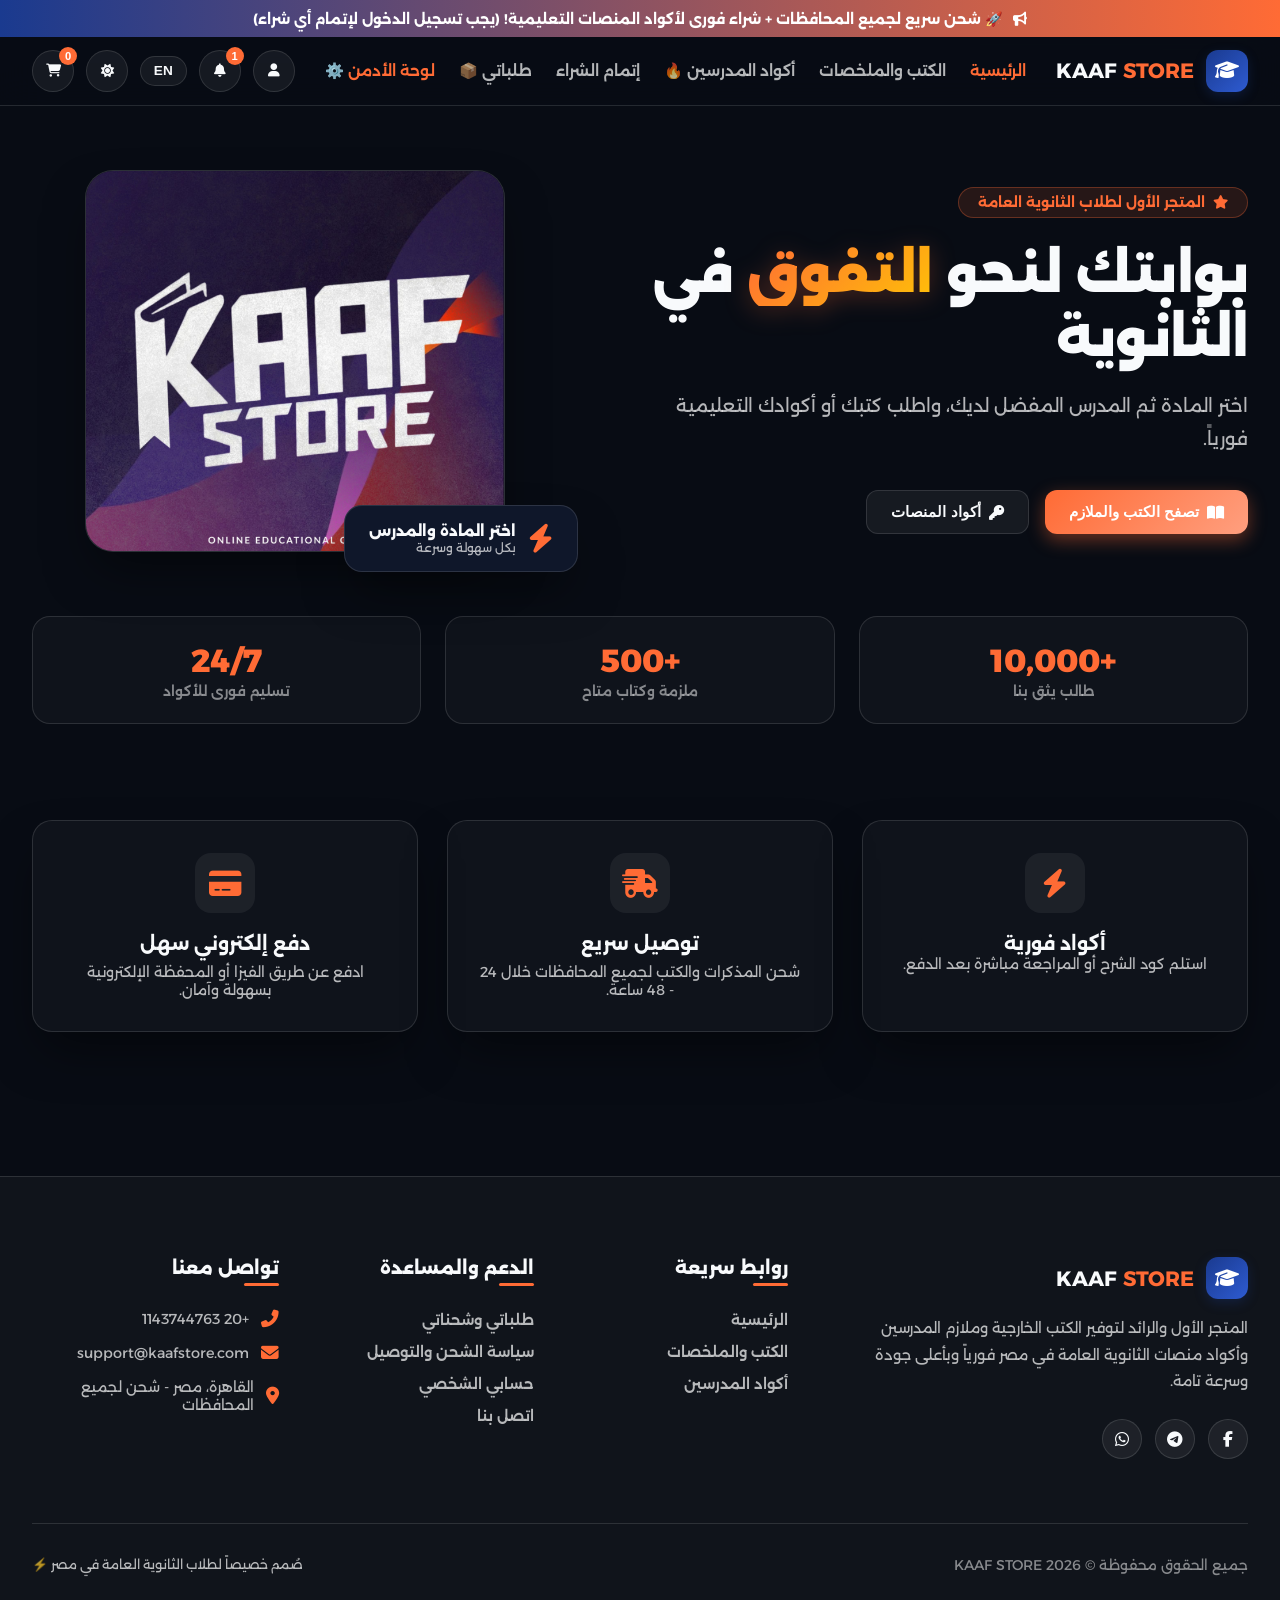
==== commit bc2c89c2: "first commit" ====
--- a/index.html
+++ b/index.html
@@ -3,607 +3,103 @@
 <head>
     <meta charset="UTF-8">
     <meta name="viewport" content="width=device-width, initial-scale=1.0">
-    <title>I-LEARN STORE</title>
-    <link href="https://fonts.googleapis.com/css2?family=Poppins:wght@300;400;600;700;800&family=Cairo:wght@400;600;700;800;900&display=swap" rel="stylesheet">
+    <link rel="icon" type="image/png" href="./Screenshot 2026-08-04 015947.png">
+    <title>KAAF STORE</title>
+    <link href="https://fonts.googleapis.com/css2?family=Alexandria:wght@300;400;500;600;700;800;900&family=Outfit:wght@300;400;500;600;700;800&display=swap" rel="stylesheet">
     <link rel="stylesheet" href="https://cdnjs.cloudflare.com/ajax/libs/font-awesome/6.4.0/css/all.min.css">
-    <style>
-        /* ===== DARK THEME ===== */
-        [data-theme="dark"] {
-            --primary: #1a3a8f;
-            --primary-light: #2e5bd1;
-            --accent: #ff6b35;
-            --accent-glow: rgba(255, 107, 53, 0.4);
-            --bg-body: #080c14;
-            --bg-card: rgba(255, 255, 255, 0.03);
-            --header-bg: rgba(8, 12, 20, 0.85);
-            --text-main: #f8fafc;
-            --text-sub: rgba(255, 255, 255, 0.7);
-            --text-muted: rgba(255, 255, 255, 0.5);
-            --glass: rgba(255, 255, 255, 0.06);
-            --glass-border: rgba(255, 255, 255, 0.12);
-            --shadow-3d: 0 25px 50px -12px rgba(0, 0, 0, 0.5);
-            --drawer-bg: #0f172a;
-        }
-
-        /* ===== LIGHT THEME ===== */
-        [data-theme="light"] {
-            --primary: #1a3a8f;
-            --primary-light: #2e5bd1;
-            --accent: #ff6b35;
-            --accent-glow: rgba(255, 107, 53, 0.25);
-            --bg-body: #f1f5f9;
-            --bg-card: #ffffff;
-            --header-bg: rgba(255, 255, 255, 0.85);
-            --text-main: #0f172a;
-            --text-sub: #475569;
-            --text-muted: #64748b;
-            --glass: rgba(0, 0, 0, 0.04);
-            --glass-border: rgba(0, 0, 0, 0.08);
-            --shadow-3d: 0 20px 40px -10px rgba(15, 23, 42, 0.12);
-            --drawer-bg: #ffffff;
-        }
-
-        * {
-            margin: 0;
-            padding: 0;
-            box-sizing: border-box;
-            transition: background-color 0.3s ease, color 0.3s ease, border-color 0.3s ease, box-shadow 0.3s ease;
-        }
-
-        body {
-            font-family: 'Cairo', 'Poppins', sans-serif;
-            background: var(--bg-body);
-            color: var(--text-main);
-            overflow-x: hidden;
-        }
-
-        /* ===== TOAST NOTIFICATION ===== */
-        .toast-container {
-            position: fixed;
-            bottom: 25px;
-            right: 25px;
-            z-index: 9999;
-            display: flex;
-            flex-direction: column;
-            gap: 10px;
-        }
-
-        [dir="ltr"] .toast-container {
-            right: auto;
-            left: 25px;
-        }
-
-        .toast {
-            background: var(--drawer-bg);
-            border: 1px solid var(--accent);
-            color: var(--text-main);
-            padding: 1rem 1.4rem;
-            border-radius: 14px;
-            box-shadow: 0 10px 30px rgba(0, 0, 0, 0.3);
-            backdrop-filter: blur(15px);
-            display: flex;
-            align-items: center;
-            gap: 12px;
-            font-size: 0.95rem;
-            font-weight: 700;
-            min-width: 280px;
-            animation: toastIn 0.4s cubic-bezier(0.68, -0.55, 0.265, 1.55) forwards;
-        }
-
-        .toast i {
-            color: var(--accent);
-            font-size: 1.3rem;
-        }
-
-        .toast.hide {
-            animation: toastOut 0.4s forwards;
-        }
-
-        @keyframes toastIn {
-            from { opacity: 0; transform: translateY(100px) scale(0.8); }
-            to { opacity: 1; transform: translateY(0) scale(1); }
-        }
-
-        @keyframes toastOut {
-            from { opacity: 1; transform: translateY(0) scale(1); }
-            to { opacity: 0; transform: translateY(50px) scale(0.8); }
-        }
-
-        /* ===== POPUP CENTER SCREEN ===== */
-        .code-popup-overlay {
-            position: fixed;
-            top: 0;
-            left: 0;
-            width: 100%;
-            height: 100%;
-            background: rgba(0, 0, 0, 0.7);
-            backdrop-filter: blur(8px);
-            z-index: 99999;
-            display: flex;
-            align-items: center;
-            justify-content: center;
-            opacity: 0;
-            visibility: hidden;
-            transition: 0.3s ease;
-        }
-
-        .code-popup-overlay.active {
-            opacity: 1;
-            visibility: visible;
-        }
-
-        .code-popup-card {
-            background: var(--drawer-bg);
-            border: 2px solid var(--accent);
-            width: 90%;
-            max-width: 480px;
-            border-radius: 24px;
-            padding: 2.5rem 2rem;
-            box-shadow: 0 25px 60px rgba(0,0,0,0.5), 0 0 30px var(--accent-glow);
-            text-align: center;
-            transform: scale(0.8);
-            transition: 0.3s cubic-bezier(0.34, 1.56, 0.64, 1);
-        }
-
-        .code-popup-overlay.active .code-popup-card {
-            transform: scale(1);
-        }
-
-        .code-popup-icon {
-            width: 70px;
-            height: 70px;
-            background: rgba(255, 107, 53, 0.15);
-            border: 2px solid var(--accent);
-            border-radius: 50%;
-            display: flex;
-            align-items: center;
-            justify-content: center;
-            font-size: 2rem;
-            color: var(--accent);
-            margin: 0 auto 1.2rem;
-            box-shadow: 0 0 20px var(--accent-glow);
-        }
-
-        .code-box-display {
-            background: var(--bg-body);
-            border: 2px dashed var(--accent);
-            padding: 1rem;
-            border-radius: 14px;
-            font-size: 1.4rem;
-            font-weight: 900;
-            color: var(--accent);
-            letter-spacing: 2px;
-            margin: 1.2rem 0;
-            user-select: all;
-        }
-
-        .announcement-bar {
-            background: linear-gradient(90deg, var(--primary), var(--accent));
-            color: white;
-            text-align: center;
-            padding: 0.5rem 1rem;
-            font-size: 0.85rem;
-            font-weight: 700;
-        }
-
-        .header {
-            position: sticky;
-            top: 0;
-            width: 100%;
-            z-index: 1000;
-            background: var(--header-bg);
-            backdrop-filter: blur(20px);
-            border-bottom: 1px solid var(--glass-border);
-        }
-
-        .header-content {
-            max-width: 1400px;
-            margin: 0 auto;
-            padding: 0.8rem 2rem;
-            display: flex;
-            justify-content: space-between;
-            align-items: center;
-        }
-
-        .logo-3d {
-            display: flex;
-            align-items: center;
-            gap: 12px;
-            cursor: pointer;
-        }
-
-        .logo-icon {
-            width: 42px;
-            height: 42px;
-            background: linear-gradient(135deg, var(--primary), var(--primary-light));
-            border-radius: 12px;
-            display: flex;
-            align-items: center;
-            justify-content: center;
-            font-weight: 800;
-            font-size: 1.2rem;
-            color: white;
-            box-shadow: 0 4px 12px rgba(26, 58, 143, 0.3);
-        }
-
-        .logo-text { font-size: 1.3rem; font-weight: 700; }
-        .logo-text span { color: var(--accent); }
-
-        .nav { display: flex; gap: 1.5rem; list-style: none; align-items: center; }
-        .nav a {
-            color: var(--text-sub);
-            text-decoration: none;
-            font-weight: 600;
-            font-size: 0.95rem;
-            cursor: pointer;
-            padding: 0.5rem 0;
-        }
-        .nav a:hover, .nav a.active { color: var(--accent); }
-
-        .header-actions { display: flex; gap: 0.75rem; align-items: center; }
-
-        .btn-icon {
-            width: 42px; height: 42px; border-radius: 50%;
-            background: var(--glass); border: 1px solid var(--glass-border);
-            color: var(--text-main); display: flex; align-items: center;
-            justify-content: center; cursor: pointer; position: relative;
-        }
-        .btn-icon:hover { background: var(--primary); color: white; }
-
-        .btn-lang {
-            padding: 0.4rem 0.8rem;
-            border-radius: 20px;
-            background: var(--glass);
-            border: 1px solid var(--glass-border);
-            color: var(--text-main);
-            font-weight: 700;
-            cursor: pointer;
-            font-size: 0.85rem;
-        }
-        .btn-lang:hover { background: var(--accent); color: white; }
-
-        .cart-count {
-            position: absolute; top: -4px; right: -4px;
-            background: var(--accent); color: white; font-size: 0.7rem;
-            font-weight: 700; width: 18px; height: 18px; border-radius: 50%;
-            display: flex; align-items: center; justify-content: center;
-        }
-
-        /* ===== HERO SECTION ===== */
-        .hero-section {
-            position: relative;
-            padding: 4rem 2rem 2rem;
-            max-width: 1300px;
-            margin: 0 auto;
-            display: grid;
-            grid-template-columns: 1.1fr 0.9fr;
-            align-items: center;
-            gap: 3rem;
-        }
-
-        @media (max-width: 992px) {
-            .hero-section {
-                grid-template-columns: 1fr;
-                text-align: center;
-                padding-top: 2rem;
-            }
-        }
-
-        .hero-badge {
-            display: inline-flex;
-            align-items: center;
-            gap: 8px;
-            padding: 0.4rem 1.2rem;
-            border-radius: 50px;
-            background: rgba(255, 107, 53, 0.12);
-            border: 1px solid rgba(255, 107, 53, 0.3);
-            color: var(--accent);
-            font-weight: 700;
-            font-size: 0.85rem;
-            margin-bottom: 1.5rem;
-        }
-
-        .hero-title {
-            font-size: 3.2rem;
-            font-weight: 900;
-            line-height: 1.25;
-            margin-bottom: 1.2rem;
-            letter-spacing: -0.5px;
-        }
-
-        .highlight-word {
-            background: linear-gradient(135deg, #ff6b35 0%, #ffc107 100%);
-            -webkit-background-clip: text;
-            -webkit-text-fill-color: transparent;
-            display: inline-block;
-            font-weight: 900;
-            filter: drop-shadow(0px 4px 12px rgba(255, 107, 53, 0.3));
-        }
-
-        .hero-subtitle {
-            color: var(--text-sub);
-            font-size: 1.15rem;
-            line-height: 1.8;
-            margin-bottom: 2.2rem;
-            max-width: 580px;
-        }
-
-        @media (max-width: 992px) {
-            .hero-subtitle { margin-left: auto; margin-right: auto; }
-            .hero-title { font-size: 2.4rem; }
-        }
-
-        .hero-image-wrapper {
-            position: relative;
-            display: flex;
-            justify-content: center;
-            align-items: center;
-        }
-
-        .hero-card-preview {
-            width: 100%;
-            max-width: 420px;
-            border-radius: 28px;
-            overflow: hidden;
-            background: var(--bg-card);
-            border: 1px solid var(--glass-border);
-            box-shadow: var(--shadow-3d);
-            position: relative;
-        }
-
-        .hero-card-preview img {
-            width: 100%;
-            height: 380px;
-            object-fit: cover;
-            display: block;
-        }
-
-        .floating-badge {
-            position: absolute;
-            bottom: -20px;
-            right: -20px;
-            background: var(--drawer-bg);
-            border: 1px solid var(--glass-border);
-            padding: 1rem 1.5rem;
-            border-radius: 18px;
-            box-shadow: var(--shadow-3d);
-            display: flex;
-            align-items: center;
-            gap: 12px;
-        }
-
-        [dir="ltr"] .floating-badge { right: auto; left: -20px; }
-
-        .stats-bar {
-            display: grid;
-            grid-template-columns: repeat(auto-fit, minmax(200px, 1fr));
-            gap: 1.5rem;
-            max-width: 1300px;
-            margin: 2rem auto 4rem;
-            padding: 0 2rem;
-        }
-
-        .stat-item {
-            background: var(--bg-card);
-            border: 1px solid var(--glass-border);
-            padding: 1.5rem;
-            border-radius: 18px;
-            text-align: center;
-        }
-
-        .stat-number { font-size: 2rem; font-weight: 800; color: var(--accent); margin-bottom: 0.2rem; }
-        .stat-label { color: var(--text-muted); font-size: 0.85rem; font-weight: 600; }
-
-        .filter-container { display: flex; justify-content: center; gap: 0.8rem; margin-bottom: 2rem; flex-wrap: wrap; }
-        .filter-btn { padding: 0.5rem 1.2rem; border-radius: 20px; border: 1px solid var(--glass-border); background: var(--glass); color: var(--text-main); font-weight: 600; cursor: pointer; font-size: 0.9rem; }
-        .filter-btn.active, .filter-btn:hover { background: var(--accent); color: white; border-color: var(--accent); }
-
-        .page { display: none; animation: fadeIn 0.4s ease-in-out; min-height: 80vh; }
-        .page.active { display: block; }
-        @keyframes fadeIn { from { opacity: 0; transform: translateY(10px); } to { opacity: 1; transform: translateY(0); } }
-
-        .section { padding: 3rem 2rem; max-width: 1300px; margin: 0 auto; }
-        .section-header { text-align: center; margin-bottom: 2.5rem; }
-        .section-title { font-size: 2.2rem; font-weight: 800; margin-bottom: 0.5rem; }
-        .section-subtitle { color: var(--text-muted); }
-
-        .books-grid, .codes-grid { display: grid; grid-template-columns: repeat(auto-fill, minmax(260px, 1fr)); gap: 1.8rem; }
-        
-        .code-card, .book-card {
-            background: var(--bg-card); border: 1px solid var(--glass-border);
-            border-radius: 20px; padding: 1.2rem; box-shadow: var(--shadow-3d);
-            display: flex; flex-direction: column; justify-content: space-between;
-        }
-        
-        .code-tag {
-            font-size: 0.75rem; background: rgba(255, 107, 53, 0.15); color: var(--accent);
-            padding: 0.2rem 0.6rem; border-radius: 8px; font-weight: 700; display: inline-block; margin-bottom: 0.5rem;
-        }
-
-        .book-image-wrapper { width: 100%; height: 200px; border-radius: 12px; overflow: hidden; margin-bottom: 1rem; }
-        .book-image-wrapper img { width: 100%; height: 100%; object-fit: cover; }
-        .book-title { font-size: 1.05rem; font-weight: 700; margin-bottom: 0.4rem; }
-        .book-footer { display: flex; justify-content: space-between; align-items: center; border-top: 1px solid var(--glass-border); padding-top: 0.8rem; margin-top: 1rem; }
-        .book-price { font-size: 1.15rem; font-weight: 800; color: var(--accent); }
-
-        .btn-submit-shipping, .btn-add-cart {
-            padding: 0.75rem 1.5rem; border-radius: 12px; background: linear-gradient(135deg, var(--accent), #ff9f7f);
-            color: white; border: none; font-weight: 800; font-size: 0.95rem; cursor: pointer;
-            display: inline-flex; align-items: center; justify-content: center; gap: 8px; box-shadow: 0 6px 18px var(--accent-glow);
-            text-decoration: none;
-        }
-        .btn-secondary { background: var(--glass); border: 1px solid var(--glass-border); color: var(--text-main); box-shadow: none; }
-        .btn-secondary:hover { background: var(--primary); color: white; }
-
-        .features-grid { display: grid; grid-template-columns: repeat(auto-fit, minmax(280px, 1fr)); gap: 1.8rem; margin-top: 1rem; }
-        .feature-card { background: var(--bg-card); border: 1px solid var(--glass-border); padding: 2rem; border-radius: 20px; text-align: center; box-shadow: var(--shadow-3d); }
-        .feature-icon { width: 60px; height: 60px; background: var(--glass); border-radius: 16px; display: flex; align-items: center; justify-content: center; margin: 0 auto 1.2rem; font-size: 1.8rem; color: var(--accent); }
-
-        .shipping-layout { display: grid; grid-template-columns: 1fr 360px; gap: 2rem; align-items: start; }
-        @media (max-width: 992px) { .shipping-layout { grid-template-columns: 1fr; } }
-
-        .shipping-form-card { background: var(--bg-card); border: 1px solid var(--glass-border); padding: 2rem; border-radius: 20px; box-shadow: var(--shadow-3d); }
-        .form-row { display: grid; grid-template-columns: 1fr 1fr; gap: 1rem; }
-        @media (max-width: 600px) { .form-row { grid-template-columns: 1fr; } }
-
-        .form-group { margin-bottom: 1.2rem; }
-        .form-group label { display: block; margin-bottom: 0.4rem; font-weight: 700; font-size: 0.88rem; }
-        .form-group input, .form-group select, .form-group textarea {
-            width: 100%; padding: 0.75rem 1rem; border-radius: 12px; border: 1px solid var(--glass-border);
-            background: var(--bg-body); color: var(--text-main); font-family: inherit; font-size: 0.9rem;
-        }
-
-        .payment-methods { display: grid; grid-template-columns: repeat(auto-fit, minmax(130px, 1fr)); gap: 0.8rem; margin-top: 0.5rem; }
-        .payment-option { border: 1px solid var(--glass-border); background: var(--bg-body); border-radius: 12px; padding: 0.8rem; text-align: center; cursor: pointer; font-size: 0.85rem; font-weight: 700; }
-        .payment-option.active { border-color: var(--accent); background: rgba(255, 107, 53, 0.1); color: var(--accent); }
-
-        .shipping-sidebar { display: flex; flex-direction: column; gap: 1.5rem; }
-        .sidebar-card { background: var(--bg-card); border: 1px solid var(--glass-border); padding: 1.5rem; border-radius: 20px; }
-        .calc-box { display: flex; justify-content: space-between; align-items: center; padding: 0.75rem 0; border-bottom: 1px solid var(--glass-border); font-size: 0.9rem; }
-
-        /* Auth Styles */
-        .auth-container { max-width: 440px; margin: 2rem auto; }
-        .auth-tabs { display: flex; border-bottom: 1px solid var(--glass-border); margin-bottom: 1.5rem; }
-        .auth-tab { flex: 1; text-align: center; padding: 0.8rem; font-weight: 700; cursor: pointer; color: var(--text-muted); border-bottom: 2px solid transparent; }
-        .auth-tab.active { color: var(--accent); border-bottom-color: var(--accent); }
-
-        /* Cart Drawer */
-        .cart-overlay { position: fixed; top: 0; left: 0; width: 100%; height: 100%; background: rgba(0, 0, 0, 0.6); backdrop-filter: blur(5px); z-index: 2000; opacity: 0; visibility: hidden; transition: 0.3s ease; }
-        .cart-overlay.active { opacity: 1; visibility: visible; }
-        .cart-drawer { position: fixed; top: 0; bottom: 0; width: 360px; max-width: 100%; background: var(--drawer-bg); z-index: 2001; padding: 1.5rem; display: flex; flex-direction: column; justify-content: space-between; transition: 0.3s ease; }
-        [dir="rtl"] .cart-drawer { right: -400px; }
-        [dir="rtl"] .cart-overlay.active .cart-drawer { right: 0; }
-        [dir="ltr"] .cart-drawer { left: -400px; }
-        [dir="ltr"] .cart-overlay.active .cart-drawer { left: 0; }
-
-        .cart-items-list { overflow-y: auto; flex-grow: 1; margin: 1rem 0; display: flex; flex-direction: column; gap: 0.8rem; }
-        .cart-item { display: flex; justify-content: space-between; align-items: center; background: var(--bg-card); padding: 0.8rem; border-radius: 10px; border: 1px solid var(--glass-border); }
-
-        /* CUSTOM MODAL STYLES */
-        .custom-modal-overlay {
-            position: fixed; top: 0; left: 0; width: 100%; height: 100%;
-            background: rgba(0, 0, 0, 0.6); backdrop-filter: blur(5px);
-            z-index: 9999; display: flex; align-items: center; justify-content: center;
-            opacity: 0; visibility: hidden; transition: 0.3s ease;
-        }
-        .custom-modal-overlay.active { opacity: 1; visibility: visible; }
-        .custom-modal {
-            background: var(--drawer-bg); border: 1px solid var(--glass-border);
-            width: 90%; max-width: 450px; border-radius: 20px; padding: 2rem;
-            box-shadow: var(--shadow-3d); transform: scale(0.9); transition: 0.3s ease;
-        }
-        .custom-modal-overlay.active .custom-modal { transform: scale(1); }
-        .custom-modal h3 { font-size: 1.2rem; margin-bottom: 1.2rem; color: var(--text-main); display: flex; align-items: center; gap: 8px; }
-        .custom-modal-actions { display: flex; justify-content: flex-end; gap: 10px; margin-top: 1.5rem; }
-
-        /* ADMIN DASHBOARD STYLES */
-        .admin-container { max-width: 1200px; margin: 0 auto; padding: 2rem 1rem; }
-        .admin-stats-grid { display: grid; grid-template-columns: repeat(auto-fit, minmax(220px, 1fr)); gap: 1.2rem; margin-bottom: 2rem; }
-        .admin-stat-card { background: var(--bg-card); border: 1px solid var(--glass-border); padding: 1.5rem; border-radius: 16px; box-shadow: var(--shadow-3d); display: flex; align-items: center; gap: 1rem; }
-        .admin-stat-icon { width: 50px; height: 50px; border-radius: 12px; background: rgba(255, 107, 53, 0.15); color: var(--accent); display: flex; align-items: center; justify-content: center; font-size: 1.4rem; }
-        .admin-tabs { display: flex; gap: 0.5rem; margin-bottom: 1.5rem; border-bottom: 1px solid var(--glass-border); padding-bottom: 0.5rem; overflow-x: auto; }
-        .admin-tab-btn { background: transparent; border: none; color: var(--text-sub); font-weight: 700; padding: 0.6rem 1.2rem; border-radius: 10px; cursor: pointer; font-size: 0.95rem; font-family: inherit; }
-        .admin-tab-btn.active { background: var(--accent); color: white; }
-        .admin-panel-content { display: none; }
-        .admin-panel-content.active { display: block; }
-        .admin-card-box { background: var(--bg-card); border: 1px solid var(--glass-border); border-radius: 16px; padding: 1.8rem; box-shadow: var(--shadow-3d); margin-bottom: 2rem; }
-        .admin-table { width: 100%; border-collapse: collapse; text-align: right; margin-top: 1rem; }
-        [dir="ltr"] .admin-table { text-align: left; }
-        .admin-table th, .admin-table td { padding: 0.9rem; border-bottom: 1px solid var(--glass-border); font-size: 0.9rem; }
-        .admin-table th { color: var(--text-muted); font-weight: 700; }
-        .badge-role { padding: 0.2rem 0.6rem; border-radius: 6px; font-size: 0.75rem; font-weight: 700; }
-        .badge-role.admin { background: rgba(26, 58, 143, 0.2); color: var(--primary-light); }
-        .badge-role.user { background: rgba(255, 107, 53, 0.15); color: var(--accent); }
-        .btn-action-sm { padding: 0.35rem 0.7rem; border-radius: 8px; border: 1px solid var(--glass-border); background: var(--glass); color: var(--text-main); font-size: 0.8rem; cursor: pointer; font-weight: 600; margin-left: 5px; }
-        .btn-action-sm:hover { background: var(--accent); color: white; border-color: var(--accent); }
-        .btn-danger-sm:hover { background: #ef4444 !important; border-color: #ef4444 !important; color: white !important; }
-
-        /* CONTACT PAGE STYLES */
-        .contact-page-container { max-width: 1100px; margin: 0 auto; padding: 2rem 1rem; }
-        .contact-new-wrapper { display: grid; grid-template-columns: 1fr 360px; gap: 2rem; align-items: start; }
-        @media (max-width: 900px) { .contact-new-wrapper { grid-template-columns: 1fr; } }
-        .contact-card-box { background: var(--bg-card); border: 1px solid var(--glass-border); border-radius: 16px; padding: 2.5rem; box-shadow: var(--shadow-3d); }
-        .contact-subtitle-text { color: var(--text-sub); font-size: 0.98rem; text-align: center; margin-bottom: 2rem; line-height: 1.6; }
-        .phone-input-group { display: flex; align-items: center; border: 1px solid var(--glass-border); border-radius: 10px; background: var(--bg-body); padding: 0 0.8rem; gap: 0.6rem; }
-        .phone-input-group:focus-within { border-color: var(--accent); box-shadow: 0 0 0 3px var(--accent-glow); }
-        .country-flag-box { display: flex; align-items: center; gap: 0.3rem; cursor: pointer; }
-        .country-code-text { font-weight: 700; font-size: 0.9rem; color: var(--text-main); }
-        [dir="rtl"] .country-code-text { padding-left: 0.5rem; border-left: 1px solid var(--glass-border); }
-        [dir="ltr"] .country-code-text { padding-right: 0.5rem; border-right: 1px solid var(--glass-border); }
-        .phone-input-group input { border: none !important; background: transparent !important; padding: 0.8rem 0 !important; width: 100%; outline: none; color: var(--text-main); }
-        .btn-send-orange { width: 100%; background: linear-gradient(135deg, #ffb338, var(--accent)); color: white; border: none; border-radius: 10px; padding: 0.9rem; font-size: 1rem; font-weight: 700; cursor: pointer; margin-top: 1rem; box-shadow: 0 4px 15px var(--accent-glow); transition: transform 0.2s ease, box-shadow 0.2s ease; }
-        .btn-send-orange:hover { transform: translateY(-2px); box-shadow: 0 6px 20px var(--accent-glow); }
-        .contact-info-sidebar { padding: 2rem; }
-        .info-item-row { display: flex; align-items: center; gap: 1.2rem; margin-bottom: 1.8rem; }
-        .info-circle-icon { width: 46px; height: 46px; border-radius: 50%; background: var(--bg-body); border: 1px solid var(--glass-border); display: flex; align-items: center; justify-content: center; font-size: 1.1rem; color: var(--accent); flex-shrink: 0; box-shadow: 0 2px 5px rgba(0,0,0,0.03); }
-        .info-details-col { display: flex; flex-direction: column; gap: 0.2rem; }
-        .info-label-sm { font-size: 0.78rem; color: var(--text-muted); }
-        .info-val-orange { font-size: 0.92rem; font-weight: 700; color: var(--accent); text-decoration: none; }
-        .info-divider { border: none; border-top: 1px solid var(--glass-border); margin: 1.5rem 0; }
-        .social-follow-box { text-align: center; }
-        .social-follow-box p { font-size: 0.85rem; color: var(--text-sub); margin-bottom: 1rem; }
-        .social-circle-links { display: flex; justify-content: center; gap: 0.8rem; }
-        .social-round-btn { width: 36px; height: 36px; border-radius: 50%; background: var(--bg-body); border: 1px solid var(--glass-border); color: var(--text-main); display: flex; align-items: center; justify-content: center; text-decoration: none; font-size: 0.9rem; transition: all 0.2s ease; box-shadow: 0 2px 5px rgba(0,0,0,0.03); }
-        .social-round-btn:hover { background: var(--accent); color: white; border-color: var(--accent); }
-
-        /* FOOTER */
-        .footer { background: var(--bg-card); border-top: 1px solid var(--glass-border); padding: 4rem 2rem 1.5rem; margin-top: 5rem; }
-        .footer-container { max-width: 1300px; margin: 0 auto; display: grid; grid-template-columns: 1.5fr 1fr 1fr; gap: 2.5rem; margin-bottom: 3rem; }
-        @media (max-width: 768px) { .footer-container { grid-template-columns: 1fr; } }
-        .footer-brand p { color: var(--text-sub); font-size: 0.9rem; line-height: 1.7; margin: 1rem 0 1.5rem; }
-        .social-links { display: flex; gap: 0.8rem; }
-        .social-btn { width: 38px; height: 38px; border-radius: 50%; background: var(--glass); border: 1px solid var(--glass-border); color: var(--text-main); display: flex; align-items: center; justify-content: center; text-decoration: none; }
-        .social-btn:hover { background: var(--accent); color: white; border-color: var(--accent); }
-        .footer-title { font-size: 1.1rem; font-weight: 800; margin-bottom: 1.2rem; color: var(--text-main); }
-        .footer-links { list-style: none; display: flex; flex-direction: column; gap: 0.75rem; }
-        .footer-links a { color: var(--text-sub); text-decoration: none; font-size: 0.9rem; font-weight: 600; cursor: pointer; }
-        .footer-links a:hover { color: var(--accent); }
-        .footer-bottom { border-top: 1px solid var(--glass-border); padding-top: 1.5rem; display: flex; justify-content: space-between; align-items: center; max-width: 1300px; margin: 0 auto; flex-wrap: wrap; gap: 1rem; }
-
-        @media (max-width: 768px) { .nav { display: none; } }
-    </style>
+    <link rel="stylesheet" href="./style.css">
+    
 </head>
 <body>
 
     <div class="toast-container" id="toastContainer"></div>
 
+   
     <div class="code-popup-overlay" id="codePopupOverlay">
         <div class="code-popup-card">
             <div class="code-popup-icon"><i class="fas fa-ticket-alt"></i></div>
-            <h3 style="font-size: 1.3rem; font-weight: 800; margin-bottom: 0.5rem;">تم شراء الكود بنجاح!</h3>
-            <p style="font-size: 0.9rem; color: var(--text-sub); line-height: 1.6;">إليك كود التفعيل الخاص بك، يمكنك نسخه واستخدامه فوراً داخل المنصة:</p>
+            <h3 id="popTitle" style="font-size: 1.3rem; font-weight: 800; margin-bottom: 0.5rem;">تم شراء الكود بنجاح!</h3>
+            <p id="popDesc" style="font-size: 0.9rem; color: var(--text-sub); line-height: 1.6;">إليك كود التفعيل الخاص بك، يمكنك نسخ واستخدامه فوراً داخل المنصة:</p>
             <div class="code-box-display" id="popupCodeText">I-LEARN-984210</div>
             <div style="display: flex; gap: 10px;">
-                <button onclick="copyGeneratedCode()" class="btn-submit-shipping btn-secondary" style="flex: 1;"><i class="fas fa-copy"></i> نسخ الكود</button>
-                <button onclick="closeCodePopup()" class="btn-submit-shipping" style="flex: 1;"><i class="fas fa-check"></i> حسناً، فهمت</button>
+                <button onclick="copyGeneratedCode()" id="popCopyBtn" class="btn-submit-shipping btn-secondary" style="flex: 1;"><i class="fas fa-copy"></i> نسخ الكود</button>
+                <button onclick="closeCodePopup()" id="popOkBtn" class="btn-submit-shipping" style="flex: 1;"><i class="fas fa-check"></i> حسناً، فهمت</button>
             </div>
         </div>
     </div>
 
-    <div class="custom-modal-overlay" id="customEditModal">
-        <div class="custom-modal">
-            <h3 id="modalTitleText"><i class="fas fa-edit" style="color: var(--accent);"></i> تعديل البيانات</h3>
-            <div class="form-group" style="margin-top: 1rem;">
-                <label id="modalInputLabel">العنوان الجديد</label>
-                <input type="text" id="modalInputVal" placeholder="أدخل العنوان الجديد...">
-            </div>
-            <div class="custom-modal-actions">
-                <button class="btn-submit-shipping btn-secondary" onclick="closeCustomModal()" style="padding: 0.5rem 1rem; font-size: 0.9rem;">إلغاء</button>
-                <button class="btn-submit-shipping" onclick="confirmCustomModal()" style="padding: 0.5rem 1.2rem; font-size: 0.9rem;">حفظ التعديل</button>
+    
+    <div class="code-popup-overlay" id="logoutModalOverlay">
+        <div class="code-popup-card" style="max-width: 420px; text-align: right;" id="logoutCardBox">
+            <div class="code-popup-icon" style="margin: 0 0 1rem 0;"><i class="fas fa-sign-out-alt"></i></div>
+            <h3 id="logoutModalTitle" style="font-size: 1.25rem; font-weight: 800; margin-bottom: 0.5rem; color: var(--text-main);">تسجيل الخروج</h3>
+            <p id="logoutModalMessage" style="font-size: 0.95rem; color: var(--text-sub); line-height: 1.6; margin-bottom: 1.8rem;">هل ترغب في تسجيل الخروج من الحساب؟</p>
+            <div style="display: flex; gap: 10px;">
+                <button onclick="confirmLogout()" id="logoutYesBtn" class="btn-submit-shipping" style="flex: 1; background: #ef4444; box-shadow: 0 6px 18px rgba(239, 68, 68, 0.4);">نعم، خروج</button>
+                <button onclick="closeLogoutModal()" id="logoutCancelBtn" class="btn-submit-shipping btn-secondary" style="flex: 1;">إلغاء</button>
             </div>
         </div>
     </div>
 
-    <div class="announcement-bar">
+    
+    <div class="custom-modal-overlay" id="trackingModal">
+        <div class="custom-modal" style="max-width: 520px;">
+            <h3 id="trackModalHeader"><i class="fas fa-shipping-fast" style="color: #2563eb;"></i> تتبع الشحنة - <span id="trackModalOrderId">#1001</span></h3>
+            
+            <div style="background: var(--bg-body); padding: 1rem; border-radius: 12px; margin-top: 1rem; border: 1px solid var(--glass-border);">
+                <div style="font-size: 0.85rem; color: var(--text-muted);"><span id="lblTrackAddr">عنوان الشحن:</span> <span id="trackModalAddress" style="color: var(--text-main); font-weight: 700;">-</span></div>
+                <div style="font-size: 0.85rem; color: var(--text-muted); margin-top: 4px;"><span id="lblTrackPay">طريقة الدفع:</span> <span id="trackModalPayment" style="color: #2563eb; font-weight: 700;">-</span></div>
+            </div>
+
+            <div class="tracking-timeline" id="trackingTimelineContainer">
+                <div class="tracking-step completed">
+                    <div class="tracking-icon"><i class="fas fa-check"></i></div>
+                    <div class="tracking-info">
+                        <h4 id="tStep1Title">تم تأكيد الطلب والدفع</h4>
+                        <p id="tStep1Desc">تم استلام طلبك وجاري مراجعته</p>
+                    </div>
+                </div>
+                <div class="tracking-step active">
+                    <div class="tracking-icon"><i class="fas fa-box"></i></div>
+                    <div class="tracking-info">
+                        <h4 id="tStep2Title">جاري تجهيز الشحنة</h4>
+                        <p id="tStep2Desc">يتم الآن تغليف طلبك وتجهيزه للخروج</p>
+                    </div>
+                </div>
+                <div class="tracking-step">
+                    <div class="tracking-icon"><i class="fas fa-truck"></i></div>
+                    <div class="tracking-info">
+                        <h4 id="tStep3Title">تم التسليم لشركة الشحن</h4>
+                        <p id="tStep3Desc">الشحنة في الطريق إليك الآن</p>
+                    </div>
+                </div>
+                <div class="tracking-step">
+                    <div class="tracking-icon"><i class="fas fa-home"></i></div>
+                    <div class="tracking-info">
+                        <h4 id="tStep4Title">تم التوصيل</h4>
+                        <p id="tStep4Desc">تم توصيل الطلب بنجاح إلى عنوانك</p>
+                    </div>
+                </div>
+            </div>
+
+            <div class="custom-modal-actions" style="margin-top: 2rem;">
+                <button class="btn-submit-shipping" id="trackCloseBtn" onclick="closeTrackingModal()" style="padding: 0.5rem 1.5rem; font-size: 0.9rem;">إغلاق</button>
+            </div>
+        </div>
+    </div>
+
+    
+    <div class="announcement-bar" id="topAnnouncementBar">
+        <i class="fas fa-bullhorn"></i>
         <span id="txt-announcement">🚀 شحن سريع لجميع المحافظات + شراء فورى لأكواد المنصات التعليمية! (يجب تسجيل الدخول لإتمام أي شراء)</span>
     </div>
 
-    <!-- Header -->
+    
     <header class="header">
         <div class="header-content">
             <div class="logo-3d" onclick="switchPage('homePage')">
-                <div class="logo-icon">I</div>
-                <div class="logo-text">LEARN <span>STORE</span></div>
+                <div class="logo-icon"><i class="fas fa-graduation-cap"></i></div>
+                <div class="logo-text">KAAF <span>STORE</span></div>
             </div>
 
             <nav>
@@ -612,13 +108,31 @@
                     <li><a onclick="switchPage('booksPage')" id="nav-booksPage">الكتب والملخصات</a></li>
                     <li><a onclick="switchPage('teacherCodesPage')" id="nav-teacherCodesPage">أكواد المدرسين 🔥</a></li>
                     <li><a onclick="switchPage('shippingPage')" id="nav-shippingPage">إتمام الشراء</a></li>
+                    <li><a onclick="switchPage('myOrdersPage')" id="nav-myOrdersPage">طلباتي 📦</a></li>
                     <li><a onclick="switchPage('adminPage')" id="nav-adminPage" style="color: var(--accent);">لوحة الأدمن ⚙️</a></li>
-                    <li><a onclick="switchPage('contactPage')" id="nav-contactPage">اتصل بنا</a></li>
                 </ul>
             </nav>
 
-            <div class="header-actions">
+            <div class="header-actions" style="position: relative;">
                 <button class="btn-icon" onclick="openAuthModal()" title="تسجيل الدخول / الحساب" id="authBtnIcon"><i class="fas fa-user"></i></button>
+                
+                
+                <div style="position: relative;">
+                    <button class="btn-icon" onclick="toggleNotifDropdown()" title="الإشعارات والتنبيهات"><i class="fas fa-bell"></i><span class="notif-count" id="notifCountBadge">1</span></button>
+                    <div class="notif-dropdown" id="notifDropdownMenu">
+                        <div style="font-weight: 800; font-size: 0.9rem; margin-bottom: 0.8rem; border-bottom: 1px solid var(--glass-border); padding-bottom: 0.5rem; display: flex; justify-content: space-between; align-items: center;">
+                            <span>الإشعارات والتنبيهات</span>
+                            <span style="font-size: 0.75rem; color: var(--accent); cursor: pointer;" onclick="clearNotifications()">حذف الكل</span>
+                        </div>
+                        <div id="notifListContainer" style="max-height: 220px; overflow-y: auto; display: flex; flex-direction: column; gap: 8px;">
+                            <div class="notif-item">
+                                <i class="fas fa-info-circle"></i>
+                                <div>مرحباً بك في متجر كاف ستور! تصفح أفضل الكتب والأكواد التعليمية.</div>
+                            </div>
+                        </div>
+                    </div>
+                </div>
+
                 <button class="btn-lang" onclick="toggleLanguage()" id="langBtn">EN</button>
                 <button class="btn-icon" onclick="toggleTheme()"><i class="fas fa-sun" id="themeIcon"></i></button>
                 <button class="btn-icon" onclick="toggleCart()"><i class="fas fa-shopping-cart"></i><span class="cart-count" id="cartCount">0</span></button>
@@ -626,45 +140,45 @@
         </div>
     </header>
 
-    <!-- ================= AUTH PAGE / MODAL ================= -->
+    
     <main class="page" id="authPage">
         <section class="section">
-            <div class="auth-container shipping-form-card">
+            <div class="auth-container checkout-card">
                 <div class="auth-tabs">
                     <div class="auth-tab active" onclick="switchAuthTab('login')" id="tabLoginBtn">تسجيل الدخول</div>
                     <div class="auth-tab" onclick="switchAuthTab('signup')" id="tabSignupBtn">إنشاء حساب جديد</div>
                 </div>
 
-                <!-- LOGIN FORM -->
+                
                 <form id="loginFormSection" onsubmit="handleLoginSubmit(event)">
-                    <div class="form-group">
-                        <label>البريد الإلكتروني *</label>
-                        <input type="email" id="loginEmail" required placeholder="name@example.com">
-                    </div>
-                    <div class="form-group">
-                        <label>كلمة المرور *</label>
-                        <input type="password" id="loginPassword" required placeholder="********">
-                    </div>
-                    <button type="submit" class="btn-submit-shipping" style="width: 100%; margin-top: 1rem;">
+                    <div class="input-icon-group">
+                        <i class="fas fa-envelope input-icon"></i>
+                        <input type="email" id="loginEmail" required placeholder="البريد الإلكتروني">
+                    </div>
+                    <div class="input-icon-group">
+                        <i class="fas fa-lock input-icon"></i>
+                        <input type="password" id="loginPassword" required placeholder="كلمة المرور">
+                    </div>
+                    <button type="submit" id="btnLoginSubmit" class="btn-pay-blue" style="width: 100%; margin-top: 1rem;">
                         <i class="fas fa-sign-in-alt"></i> دخول للمنصة
                     </button>
                 </form>
 
-                <!-- SIGNUP FORM -->
+                
                 <form id="signupFormSection" style="display: none;" onsubmit="handleSignupSubmit(event)">
-                    <div class="form-group">
-                        <label>الاسم بالكامل *</label>
-                        <input type="text" id="signupName" required placeholder="أحمد محمد">
-                    </div>
-                    <div class="form-group">
-                        <label>البريد الإلكتروني *</label>
-                        <input type="email" id="signupEmail" required placeholder="name@example.com">
-                    </div>
-                    <div class="form-group">
-                        <label>كلمة المرور *</label>
-                        <input type="password" id="signupPassword" required placeholder="********">
-                    </div>
-                    <button type="submit" class="btn-submit-shipping" style="width: 100%; margin-top: 1rem;">
+                    <div class="input-icon-group">
+                        <i class="fas fa-user input-icon"></i>
+                        <input type="text" id="signupName" required placeholder="الاسم بالكامل">
+                    </div>
+                    <div class="input-icon-group">
+                        <i class="fas fa-envelope input-icon"></i>
+                        <input type="email" id="signupEmail" required placeholder="البريد الإلكتروني">
+                    </div>
+                    <div class="input-icon-group">
+                        <i class="fas fa-lock input-icon"></i>
+                        <input type="password" id="signupPassword" required placeholder="كلمة المرور">
+                    </div>
+                    <button type="submit" id="btnSignupSubmit" class="btn-pay-blue" style="width: 100%; margin-top: 1rem;">
                         <i class="fas fa-user-plus"></i> إنشاء الحساب فوراً
                     </button>
                 </form>
@@ -672,7 +186,6 @@
         </section>
     </main>
 
-    <!-- ================= 1. HOME PAGE ================= -->
     <main class="page active" id="homePage">
         <section class="hero-section">
             <div class="hero-content">
@@ -686,12 +199,12 @@
                 </h1>
                 
                 <p class="hero-subtitle" id="home-subtitle">
-                    اطلب الملازم المعتمدة، الكتب الخارجية، أو اشتري أكواد المنصات لأشهر المدرسين فورياً بدون انتظار.
+                    اختر المادة ثم المدرس المفضل لديك، واطلب كتبك أو أكوادك التعليمية فورياً.
                 </p>
 
                 <div style="display: flex; gap: 1rem; flex-wrap: wrap;">
                     <button onclick="switchPage('booksPage')" class="btn-submit-shipping">
-                        <i class="fas fa-book-open"></i> <span id="txt-browse-btn">تصفح المكتبة</span>
+                        <i class="fas fa-book-open"></i> <span id="txt-browse-btn">تصفح الكتب والملازم</span>
                     </button>
                     <button onclick="switchPage('teacherCodesPage')" class="btn-submit-shipping btn-secondary">
                         <i class="fas fa-key"></i> <span id="txt-codes-btn">أكواد المنصات</span>
@@ -701,13 +214,13 @@
 
             <div class="hero-image-wrapper">
                 <div class="hero-card-preview">
-                    <img src="https://images.unsplash.com/photo-1544947950-fa07a98d237f?w=600&q=80" alt="Book Preview">
+                    <img src="./Screenshot 2026-08-04 015947.png" alt="Book Preview">
                 </div>
                 <div class="floating-badge">
                     <i class="fas fa-bolt" style="font-size: 1.8rem; color: var(--accent);"></i>
                     <div>
-                        <div style="font-weight: 800; font-size: 0.9rem;" id="float-title">تسليم إلكتروني فورى</div>
-                        <div style="font-size: 0.75rem; color: var(--text-sub);" id="float-subtitle">لجميع أكواد المدرسين</div>
+                        <div style="font-weight: 800; font-size: 0.9rem;" id="float-title">اختر المادة والمدرس</div>
+                        <div style="font-size: 0.75rem; color: var(--text-sub);" id="float-subtitle">بكل سهولة وسرعة</div>
                     </div>
                 </div>
             </div>
@@ -716,15 +229,15 @@
         <div class="stats-bar">
             <div class="stat-item">
                 <div class="stat-number">+10,000</div>
-                <div class="stat-label" id="stat1">طالب يثق بنا</div>
+                <div class="stat-label" id="statLbl1">طالب يثق بنا</div>
             </div>
             <div class="stat-item">
                 <div class="stat-number">+500</div>
-                <div class="stat-label" id="stat2">ملزمة وكتاب متاح</div>
+                <div class="stat-label" id="statLbl2">ملزمة وكتاب متاح</div>
             </div>
             <div class="stat-item">
                 <div class="stat-number">24/7</div>
-                <div class="stat-label" id="stat3">تسليم فورى للأكواد</div>
+                <div class="stat-label" id="statLbl3">تسليم فورى للأكواد</div>
             </div>
         </div>
 
@@ -732,88 +245,159 @@
             <div class="features-grid">
                 <div class="feature-card">
                     <div class="feature-icon"><i class="fas fa-bolt"></i></div>
-                    <h3 id="feat0-title">أكواد فورية</h3>
-                    <p style="color: var(--text-sub); font-size: 0.9rem;" id="feat0-desc">استلم كود الشرح أو المراجعة مباشرة بعد الدفع.</p>
+                    <h3 id="feat1Title">أكواد فورية</h3>
+                    <p id="feat1Desc" style="color: var(--text-sub); font-size: 0.9rem;">استلم كود الشرح أو المراجعة مباشرة بعد الدفع.</p>
                 </div>
                 <div class="feature-card">
                     <div class="feature-icon"><i class="fas fa-shipping-fast"></i></div>
-                    <h3 style="margin-bottom: 0.5rem;" id="feat1-title">توصيل سريع</h3>
-                    <p style="color: var(--text-sub); font-size: 0.9rem;" id="feat1-desc">شحن المذكرات والكتب لجميع المحافظات خلال 24 - 48 ساعة.</p>
+                    <h3 id="feat2Title" style="margin-bottom: 0.5rem;">توصيل سريع</h3>
+                    <p id="feat2Desc" style="color: var(--text-sub); font-size: 0.9rem;">شحن المذكرات والكتب لجميع المحافظات خلال 24 - 48 ساعة.</p>
                 </div>
                 <div class="feature-card">
                     <div class="feature-icon"><i class="fas fa-credit-card"></i></div>
-                    <h3 style="margin-bottom: 0.5rem;" id="feat2-title">دفع إلكتروني سهل</h3>
-                    <p style="color: var(--text-sub); font-size: 0.9rem;" id="feat2-desc">ادفع عن طريق فودافون كاش، إنستا باي، أو عند الاستلام.</p>
+                    <h3 id="feat3Title" style="margin-bottom: 0.5rem;">دفع إلكتروني سهل</h3>
+                    <p id="feat3Desc" style="color: var(--text-sub); font-size: 0.9rem;">ادفع عن طريق الفيزا أو المحفظة الإلكترونية بسهولة وآمان.</p>
                 </div>
             </div>
         </section>
     </main>
 
-    <!-- ================= 2. BOOKS PAGE ================= -->
     <main class="page" id="booksPage">
         <section class="section">
             <div class="section-header">
-                <h2 class="section-title" id="books-title">المكتبة الرقمية</h2>
-                <p class="section-subtitle" id="books-subtitle">اختر كتبك وملخصاتك وأضفها إلى السلة فوراً</p>
-            </div>
-
-            <div class="filter-container" id="booksFilterContainer">
-                <button class="filter-btn active" onclick="filterBooks('all', this)" id="flt-all">الكل</button>
-                <button class="filter-btn" onclick="filterBooks('physics', this)" id="flt-physics">الفيزياء</button>
-                <button class="filter-btn" onclick="filterBooks('math', this)" id="flt-math">الرياضيات</button>
-                <button class="filter-btn" onclick="filterBooks('chemistry', this)" id="flt-chem">الكيمياء</button>
-            </div>
-
-            <div class="books-grid" id="allBooksGrid"></div>
+                <h2 class="section-title" id="books-title">المكتبة الرقمية والملخصات</h2>
+                <p id="books-sub" class="section-subtitle">اختر المادة أولاً، ثم حدد المدرس لعرض ملازمه وكتبه</p>
+            </div>
+
+            <div id="bookSubjectsSection">
+                <div class="filter-container">
+                    <button class="filter-btn active" onclick="selectBookSubject('physics', this)"><i class="fas fa-atom"></i> <span id="subPhys">الفيزياء</span></button>
+                    <button class="filter-btn" onclick="selectBookSubject('math', this)"><i class="fas fa-square-root-alt"></i> <span id="subMath">الرياضيات</span></button>
+                    <button class="filter-btn" onclick="selectBookSubject('chemistry', this)"><i class="fas fa-flask"></i> <span id="subChem">الكيمياء</span></button>
+                </div>
+                <div id="bookTeachersContainer" class="teachers-grid"></div>
+            </div>
+
+            <div id="bookProductsSection" style="display: none;">
+                <button onclick="backToBookSubjects()" id="backBooksBtn" class="btn-submit-shipping btn-secondary" style="margin-bottom: 2rem;">
+                    <i class="fas fa-arrow-right"></i> الرجوع لاختيار المواد والمدرسين
+                </button>
+                <div class="section-header" style="margin-bottom: 1.5rem;">
+                    <h3 id="selectedBookTeacherTitle" style="font-size: 1.6rem; color: var(--accent);">كتب وملازم المدرس</h3>
+                </div>
+                <div class="books-grid" id="teacherBooksGrid"></div>
+            </div>
         </section>
     </main>
 
-    <!-- ================= 3. TEACHER CODES PAGE ================= -->
     <main class="page" id="teacherCodesPage">
         <section class="section">
             <div class="section-header">
                 <h2 class="section-title" id="codes-title">أكواد منصات المدرسين</h2>
-                <p class="section-subtitle" id="codes-subtitle">شراء أكواد المحاضرات، الحصص المنفردة، وااشتراكات الشهور فورياً</p>
-            </div>
-
-            <div class="filter-container" id="codesFilterContainer">
-                <button class="filter-btn active" onclick="filterCodes('all', this)" id="cflt-all">كل المواد</button>
-                <button class="filter-btn" onclick="filterCodes('physics', this)" id="cflt-physics">فيزياء</button>
-                <button class="filter-btn" onclick="filterCodes('math', this)" id="cflt-math">رياضيات</button>
-                <button class="filter-btn" onclick="filterCodes('chemistry', this)" id="cflt-chem">كيمياء</button>
-            </div>
-
-            <div class="codes-grid" id="teacherCodesGrid"></div>
+                <p id="codes-sub" class="section-subtitle">اختر المادة، ثم اختر المدرس لشراء أكواد الحصص والاشتراكات فورياً</p>
+            </div>
+
+            <div id="codeSubjectsSection">
+                <div class="filter-container">
+                    <button class="filter-btn active" onclick="selectCodeSubject('physics', this)"><i class="fas fa-atom"></i> <span id="codeSubPhys">الفيزياء</span></button>
+                    <button class="filter-btn" onclick="selectCodeSubject('math', this)"><i class="fas fa-square-root-alt"></i> <span id="codeSubMath">الرياضيات</span></button>
+                    <button class="filter-btn" onclick="selectCodeSubject('chemistry', this)"><i class="fas fa-flask"></i> <span id="codeSubChem">الكيمياء</span></button>
+                </div>
+                <div id="codeTeachersContainer" class="teachers-grid"></div>
+            </div>
+
+            <div id="codeProductsSection" style="display: none;">
+                <button onclick="backToCodeSubjects()" id="backCodesBtn" class="btn-submit-shipping btn-secondary" style="margin-bottom: 2rem;">
+                    <i class="fas fa-arrow-right"></i> الرجوع لاختيار المواد والمدرسين
+                </button>
+                <div class="section-header" style="margin-bottom: 1.5rem;">
+                    <h3 id="selectedCodeTeacherTitle" style="font-size: 1.6rem; color: var(--accent);">أكواد ومحاضرات المدرس</h3>
+                </div>
+                <div class="codes-grid" id="teacherCodesGrid"></div>
+            </div>
         </section>
     </main>
 
-    <!-- ================= 4. DEDICATED CODE CHECKOUT PAGE ================= -->
     <main class="page" id="codeCheckoutPage">
         <section class="section">
             <div class="section-header">
-                <h2 class="section-title">شراء كود المنصة الفوري ⚡</h2>
-                <p class="section-subtitle">ادفع فوراً واستلم الكود مباشرة في منتصف الشاشة بدون تسجيل بيانات شحن</p>
+                <h2 class="section-title" id="codeCheckTitle">شراء كود المنصة الفوري ⚡</h2>
+                <p id="codeCheckSub" class="section-subtitle">ادفع فوراً واستلم الكود مباشرة في منتصف الشاشة بدون انتظار</p>
             </div>
 
             <div style="max-width: 600px; margin: 0 auto;">
-                <div class="shipping-form-card">
-                    <h3 style="font-size:1.15rem; margin-bottom:1rem; color: var(--accent); display:flex; align-items:center; gap:8px;">
+                <div class="checkout-card">
+                    <h3 id="codeCheckDetailsTitle" style="font-size:1.15rem; margin-bottom:1rem; color: var(--accent); display:flex; align-items:center; gap:8px;">
                         <i class="fas fa-ticket-alt"></i> تفاصيل الكود المطلوب
                     </h3>
                     <div id="checkoutCodeDetails" style="background: var(--bg-body); padding: 1rem; border-radius: 12px; border: 1px solid var(--glass-border); margin-bottom: 1.5rem;">
                     </div>
 
-                    <h3 style="font-size:1.1rem; margin-bottom:0.8rem;">اختر طريقة الدفع الفوري:</h3>
-                    <div class="payment-methods" style="margin-bottom: 1.5rem;">
-                        <div class="payment-option active" onclick="selectCodePayment('vodafone', this)">
-                            <i class="fas fa-mobile-alt"></i> فودافون كاش
-                        </div>
-                        <div class="payment-option" onclick="selectCodePayment('instapay', this)">
-                            <i class="fas fa-university"></i> انستا باي InstaPay
-                        </div>
-                    </div>
-
-                    <button onclick="confirmInstantCodePurchase()" class="btn-submit-shipping" style="width: 100%;">
+                    <h3 id="codePayMethodTitle" style="font-size:1.1rem; margin-bottom:0.8rem;">اختر طريقة الدفع الفوري:</h3>
+                    
+                    <div class="payment-options-list">
+                        <div class="payment-radio-card active" onclick="selectCodePaymentMethod('visa', this)">
+                            <div class="payment-radio-left">
+                                <div class="custom-radio"></div>
+                                <div>
+                                    <div class="payment-title-main">Visa / Credit Card</div>
+                                    <div class="payment-subtitle-sub" id="subVisa">بطاقة ائتمانية / فيزا</div>
+                                </div>
+                            </div>
+                            <div class="payment-badge-logo"><i class="fas fa-credit-card"></i> Visa / MasterCard</div>
+                        </div>
+
+                        <div class="payment-radio-card" onclick="selectCodePaymentMethod('wallet', this)">
+                            <div class="payment-radio-left">
+                                <div class="custom-radio"></div>
+                                <div>
+                                    <div class="payment-title-main">Mobile Wallet</div>
+                                    <div class="payment-subtitle-sub" id="subWallet">محفظة إلكترونية (فودافون كاش، أورنج، إلخ)</div>
+                                </div>
+                            </div>
+                            <div class="payment-badge-logo" style="color:#e60000;"><i class="fas fa-wallet"></i> Wallet</div>
+                        </div>
+                    </div>
+
+                    <div id="codeVisaFieldsSection" style="margin-top: 1.2rem; background: var(--bg-body); padding: 1.2rem; border-radius: 12px; border: 1px solid var(--glass-border);">
+                        <h4 id="codeVisaTitle" style="font-size: 0.95rem; margin-bottom: 1rem; color: var(--accent); display:flex; align-items:center; gap:8px;">
+                            <i class="fas fa-credit-card"></i> إدخال بيانات الكارت
+                        </h4>
+                        <div class="input-icon-group">
+                            <i class="fas fa-user input-icon"></i>
+                            <input type="text" id="cHolder" placeholder="الاسم على الكارت">
+                        </div>
+                        <div class="input-icon-group">
+                            <i class="fas fa-credit-card input-icon"></i>
+                            <input type="text" id="cNum" maxlength="19" placeholder="رقم الكارت (16 رقم)">
+                        </div>
+                        <div style="display: grid; grid-template-columns: 1fr 1fr; gap: 10px;">
+                            <div class="input-icon-group">
+                                <i class="fas fa-calendar-alt input-icon"></i>
+                                <input type="text" maxlength="5" placeholder="MM/YY">
+                            </div>
+                            <div class="input-icon-group">
+                                <i class="fas fa-lock input-icon"></i>
+                                <input type="password" maxlength="4" placeholder="CVV">
+                            </div>
+                        </div>
+                    </div>
+
+                    <div id="codeWalletFieldsSection" style="display: none; margin-top: 1.2rem; background: var(--bg-body); padding: 1.2rem; border-radius: 12px; border: 1px solid var(--glass-border);">
+                        <h4 id="codeWalletTitle" style="font-size: 0.95rem; margin-bottom: 1rem; color: #2563eb; display:flex; align-items:center; gap:8px;">
+                            <i class="fas fa-mobile-alt"></i> إدخال بيانات المحفظة
+                        </h4>
+                        <div class="input-icon-group">
+                            <i class="fas fa-phone input-icon"></i>
+                            <input type="tel" id="cPhone" placeholder="رقم المحفظة">
+                        </div>
+                        <div class="input-icon-group">
+                            <i class="fas fa-key input-icon"></i>
+                            <input type="password" id="cPin" placeholder="كلمة مرور المحفظة / PIN">
+                        </div>
+                    </div>
+
+                    <button onclick="confirmInstantCodePurchase()" id="btnInstantPay" class="btn-pay-blue" style="width: 100%; margin-top: 1.5rem;">
                         <i class="fas fa-bolt"></i> إتمام الدفع واستلام الكود فوراً
                     </button>
                 </div>
@@ -821,97 +405,192 @@
         </section>
     </main>
 
-    <!-- ================= 5. SHIPPING / CHECKOUT PAGE ================= -->
     <main class="page" id="shippingPage">
+        <section class="section" style="padding-top: 2rem;">
+            <div class="checkout-stepper">
+                <div class="step-item">
+                    <div class="step-number"><i class="fas fa-check"></i></div>
+                    <span class="step-label-en">Cart</span>
+                    <span class="step-label-ar">السلة</span>
+                </div>
+                <div class="step-item active">
+                    <div class="step-number">2</div>
+                    <span class="step-label-en">Checkout</span>
+                    <span class="step-label-ar">الدفـع</span>
+                </div>
+                <div class="step-item">
+                    <div class="step-number">3</div>
+                    <span class="step-label-en">Payment</span>
+                    <span class="step-label-ar">الدفع</span>
+                </div>
+                <div class="step-item">
+                    <div class="step-number">4</div>
+                    <span class="step-label-en">Done</span>
+                    <span class="step-label-ar">تم الطلب</span>
+                </div>
+            </div>
+
+            <form onsubmit="handleDirectCheckout(event)">
+                <div class="checkout-main-layout">
+                    <div class="checkout-card">
+                        <div class="checkout-section-title">
+                            <i class="fas fa-shield-alt"></i>
+                            <span id="chkSec1">1. Customer Information</span>
+                            <span class="ar-sub">معلومات العميل</span>
+                        </div>
+                        
+                        <div class="input-icon-group">
+                            <i class="fas fa-user input-icon"></i>
+                            <input type="text" id="shipName" required placeholder="Full Name | الاسم الكامل">
+                        </div>
+                        <div class="input-icon-group">
+                            <i class="fas fa-phone input-icon"></i>
+                            <input type="tel" id="shipPhone" required placeholder="Phone Number | رقم الهاتف">
+                        </div>
+                        <div class="input-icon-group">
+                            <i class="fas fa-envelope input-icon"></i>
+                            <input type="email" id="shipEmail" placeholder="Email Address | البريد الإلكتروني">
+                        </div>
+
+                        <div style="height: 1rem;"></div>
+
+                        <div class="checkout-section-title">
+                            <i class="fas fa-map-marker-alt"></i>
+                            <span id="chkSec2">2. Shipping Address</span>
+                            <span class="ar-sub">العنوان</span>
+                        </div>
+
+                        <div class="input-icon-group">
+                            <i class="fas fa-city input-icon"></i>
+                            <select id="shipGov" onchange="calculateShippingCost()" required>
+                                <option value="" disabled selected id="optCityDefault">City | المدينة</option>
+                                <option value="Cairo">القاهرة والجيزة - Cairo & Giza (35 EGP)</option>
+                                <option value="Alexandria">الإسكندرية - Alexandria (45 EGP)</option>
+                                <option value="Delta">الدلتا - Delta (50 EGP)</option>
+                                <option value="Upper">الصعيد والقناة - Upper Egypt (65 EGP)</option>
+                            </select>
+                        </div>
+                        <div class="input-icon-group">
+                            <i class="fas fa-home input-icon"></i>
+                            <input type="text" id="shipAddress" required placeholder="Address | العنوان بالتفصيل">
+                        </div>
+
+                        <div style="height: 1rem;"></div>
+
+                        <div class="checkout-section-title">
+                            <i class="fas fa-check-square"></i>
+                            <span id="chkSec3">3. Payment Method</span>
+                            <span class="ar-sub">طريقة الدفع</span>
+                        </div>
+
+                        <div class="payment-options-list">
+                            <div class="payment-radio-card active" onclick="selectPaymentMethod('visa', this)">
+                                <div class="payment-radio-left">
+                                    <div class="custom-radio"></div>
+                                    <div>
+                                        <div class="payment-title-main">Visa / Credit Card</div>
+                                        <div class="payment-subtitle-sub" id="chkSubVisa">بطاقة ائتمانية / فيزا</div>
+                                    </div>
+                                </div>
+                                <div class="payment-badge-logo"><i class="fas fa-credit-card"></i> Visa</div>
+                            </div>
+
+                            <div class="payment-radio-card" onclick="selectPaymentMethod('wallet', this)">
+                                <div class="payment-radio-left">
+                                    <div class="custom-radio"></div>
+                                    <div>
+                                        <div class="payment-title-main">Mobile Wallet</div>
+                                        <div class="payment-subtitle-sub" id="chkSubWallet">محفظة إلكترونية</div>
+                                    </div>
+                                </div>
+                                <div class="payment-badge-logo" style="color:#e60000;"><i class="fas fa-wallet"></i> Wallet</div>
+                            </div>
+                        </div>
+
+                        <div id="visaFieldsSection" style="margin-top: 1.2rem; background: var(--bg-body); padding: 1.2rem; border-radius: 12px; border: 1px solid var(--glass-border);">
+                            <h4 id="chkVisaTitle" style="font-size: 0.95rem; margin-bottom: 1rem; color: var(--accent); display:flex; align-items:center; gap:8px;">
+                                <i class="fas fa-credit-card"></i> إدخال بيانات الكارت
+                            </h4>
+                            <div class="input-icon-group">
+                                <i class="fas fa-user input-icon"></i>
+                                <input type="text" placeholder="الاسم على الكارت">
+                            </div>
+                            <div class="input-icon-group">
+                                <i class="fas fa-credit-card input-icon"></i>
+                                <input type="text" maxlength="19" placeholder="رقم الكارت (16 رقم)">
+                            </div>
+                            <div style="display: grid; grid-template-columns: 1fr 1fr; gap: 10px;">
+                                <div class="input-icon-group">
+                                    <i class="fas fa-calendar-alt input-icon"></i>
+                                    <input type="text" maxlength="5" placeholder="MM/YY">
+                                </div>
+                                <div class="input-icon-group">
+                                    <i class="fas fa-lock input-icon"></i>
+                                    <input type="password" maxlength="4" placeholder="CVV">
+                                </div>
+                            </div>
+                        </div>
+
+                        <div id="walletFieldsSection" style="display: none; margin-top: 1.2rem; background: var(--bg-body); padding: 1.2rem; border-radius: 12px; border: 1px solid var(--glass-border);">
+                            <h4 id="chkWalletTitle" style="font-size: 0.95rem; margin-bottom: 1rem; color: #2563eb; display:flex; align-items:center; gap:8px;">
+                                <i class="fas fa-mobile-alt"></i> إدخال بيانات المحفظة
+                            </h4>
+                            <div class="input-icon-group">
+                                <i class="fas fa-phone input-icon"></i>
+                                <input type="tel" placeholder="رقم المحفظة">
+                            </div>
+                            <div class="input-icon-group">
+                                <i class="fas fa-key input-icon"></i>
+                                <input type="password" placeholder="كلمة مرور المحفظة / PIN">
+                            </div>
+                        </div>
+
+                        <button type="submit" class="btn-pay-blue" style="margin-top: 1.5rem;">
+                            <i class="fas fa-lock"></i> <span id="btnPayText">Pay 0 EGP</span>
+                        </button>
+                    </div>
+
+                    <div>
+                        <div class="checkout-card">
+                            <div class="checkout-section-title">
+                                <span id="sumTitle">Order Summary</span>
+                                <span class="ar-sub">ملخص الطلب</span>
+                            </div>
+                            <div id="checkoutSummaryItems"></div>
+                            <div class="summary-calc-row">
+                                <span id="lblSubtotal">Subtotal</span>
+                                <span id="summarySubtotalPrice">0 EGP</span>
+                            </div>
+                            <div class="summary-calc-row">
+                                <span id="lblShipping">Shipping</span>
+                                <span id="summaryShippingPrice">0 EGP</span>
+                            </div>
+                            <div class="summary-calc-row total-row">
+                                <span id="lblTotal">Total</span>
+                                <span id="summaryTotalPrice">0 EGP</span>
+                            </div>
+                        </div>
+                    </div>
+                </div>
+            </form>
+        </section>
+    </main>
+
+    <main class="page" id="myOrdersPage">
         <section class="section">
             <div class="section-header">
-                <h2 class="section-title" id="ship-title">إتمام شراء الكتب والملازم</h2>
-                <p class="section-subtitle" id="ship-subtitle">أدخل بيانات الشحن والعنوان لتوصيل الملازم الورقية لباب البيت</p>
-            </div>
-
-            <div class="shipping-layout">
-                <div class="shipping-form-card">
-                    <h3 style="font-size:1.2rem; margin-bottom:1.2rem; display:flex; align-items:center; gap:8px;">
-                        <i class="fas fa-file-invoice" style="color:var(--accent)"></i> <span id="form-heading">بيانات استلام الملازم والكتب</span>
-                    </h3>
-
-                    <form onsubmit="handleDirectCheckout(event)">
-                        <div class="form-row">
-                            <div class="form-group">
-                                <label id="lbl-name">الاسم بالكامل *</label>
-                                <input type="text" id="shipName" required placeholder="أحمد محمد">
-                            </div>
-                            <div class="form-group">
-                                <label id="lbl-phone">رقم الهاتف / الواتساب *</label>
-                                <input type="tel" id="shipPhone" required placeholder="010xxxxxxxx">
-                            </div>
-                        </div>
-
-                        <div class="form-row">
-                            <div class="form-group">
-                                <label id="lbl-gov">المحافظة *</label>
-                                <select id="shipGov" onchange="calculateShippingCost()" required>
-                                    <option value="" disabled selected id="opt-select-gov">اختر المحافظة للتوصيل</option>
-                                    <option value="cairo" id="opt-cairo">القاهرة والجيزة (35 ج.م)</option>
-                                    <option value="alex" id="opt-alex">الإسكندرية والبحيرة (45 ج.م)</option>
-                                    <option value="delta" id="opt-delta">الدلتا والوجه البحري (50 ج.م)</option>
-                                    <option value="upper" id="opt-upper">الصعيد والقناة (65 ج.م)</option>
-                                </select>
-                            </div>
-                            <div class="form-group">
-                                <label id="lbl-address">العنوان التفصيلي *</label>
-                                <input type="text" id="shipAddress" required placeholder="اسم الشارع - الشقة - المعلم الشهير">
-                            </div>
-                        </div>
-
-                        <div class="form-group">
-                            <label id="lbl-payment">طريقة الدفع</label>
-                            <div class="payment-methods">
-                                <div class="payment-option active" onclick="selectPayment('vodafone', this)" id="pay-voda">
-                                    <i class="fas fa-mobile-alt"></i> <span id="pay-voda-txt">فودافون كاش</span>
-                                </div>
-                                <div class="payment-option" onclick="selectPayment('instapay', this)" id="pay-insta">
-                                    <i class="fas fa-university"></i> <span id="pay-insta-txt">انستا باي InstaPay</span>
-                                </div>
-                                <div class="payment-option" onclick="selectPayment('cod', this)" id="pay-cod">
-                                    <i class="fas fa-hand-holding-usd"></i> <span id="pay-cod-txt">الدفع عند الاستلام</span>
-                                </div>
-                            </div>
-                        </div>
-
-                        <button type="submit" class="btn-submit-shipping" style="width: 100%; margin-top: 1rem;">
-                            <i class="fas fa-check-circle"></i> <span id="btn-submit-order">تأكيد طلب الكتب الآن</span>
-                        </button>
-                    </form>
-                </div>
-
-                <div class="shipping-sidebar">
-                    <div class="sidebar-card">
-                        <h3 style="font-size: 1.1rem; margin-bottom: 1rem;" id="summary-title">ملخص الطلب</h3>
-                        <div class="calc-box">
-                            <span id="lbl-subtotal">إجمالي الكتب:</span>
-                            <span id="subtotalPrice">0 ج.م</span>
-                        </div>
-                        <div class="calc-box">
-                            <span id="lbl-shipping">مصاريف الشحن:</span>
-                            <span id="shippingCost">0 ج.م</span>
-                        </div>
-                        <div class="calc-box" style="border-bottom: none; font-weight: 800; font-size: 1.1rem; margin-top: 0.5rem; color: var(--accent);">
-                            <span id="lbl-total">الإجمالي النهائي:</span>
-                            <span id="finalTotalPrice">0 ج.م</span>
-                        </div>
-                    </div>
-                </div>
-            </div>
+                <h2 class="section-title" id="ordersTitle">قائمة طلباتي 📦</h2>
+                <p class="section-subtitle" id="ordersSub">تتبع طلباتك السابقة والشحنات الحالية بسهولة</p>
+            </div>
+            <div class="orders-grid" id="ordersListContainer"></div>
         </section>
     </main>
 
-    <!-- ================= 6. ADMIN DASHBOARD PAGE ================= -->
     <main class="page" id="adminPage">
         <div class="admin-container">
             <div class="section-header" style="margin-bottom: 1.5rem;">
-                <h2 class="section-title">لوحة تحكم الأدمن</h2>
-                <p class="section-subtitle">إدارة المنتجات، أكواد المدرسين، ومستخدمي النظام بالكامل</p>
+                <h2 class="section-title" id="adminTitle">لوحة تحكم الأدمن</h2>
+                <p class="section-subtitle" id="adminSub">إدارة المنتجات، أكواد المدرسين، ومستخدمي النظام بالكامل</p>
             </div>
 
             <div class="admin-stats-grid">
@@ -919,42 +598,43 @@
                     <div class="admin-stat-icon"><i class="fas fa-users"></i></div>
                     <div>
                         <div style="font-size: 1.5rem; font-weight: 800;" id="statTotalUsers">4</div>
-                        <div style="font-size: 0.8rem; color: var(--text-muted);">إجمالي المستخدمين</div>
+                        <div style="font-size: 0.8rem; color: var(--text-muted);" id="adminStat1">إجمالي المستخدمين</div>
                     </div>
                 </div>
                 <div class="admin-stat-card">
                     <div class="admin-stat-icon"><i class="fas fa-book"></i></div>
                     <div>
                         <div style="font-size: 1.5rem; font-weight: 800;" id="statTotalBooks">3</div>
-                        <div style="font-size: 0.8rem; color: var(--text-muted);">إجمالي الكتب</div>
+                        <div style="font-size: 0.8rem; color: var(--text-muted);" id="adminStat2">إجمالي الكتب</div>
                     </div>
                 </div>
                 <div class="admin-stat-card">
                     <div class="admin-stat-icon"><i class="fas fa-key"></i></div>
                     <div>
                         <div style="font-size: 1.5rem; font-weight: 800;" id="statTotalCodes">3</div>
-                        <div style="font-size: 0.8rem; color: var(--text-muted);">الأكواد المتاحة</div>
+                        <div style="font-size: 0.8rem; color: var(--text-muted);" id="adminStat3">الأكواد المتاحة</div>
                     </div>
                 </div>
             </div>
 
             <div class="admin-tabs">
-                <button class="admin-tab-btn active" onclick="switchAdminTab('usersTab', this)"><i class="fas fa-users-cog"></i> إدارة المستخدمين</button>
-                <button class="admin-tab-btn" onclick="switchAdminTab('productsTab', this)"><i class="fas fa-book-medical"></i> إدارة الكتب والملخصات</button>
-                <button class="admin-tab-btn" onclick="switchAdminTab('codesTab', this)"><i class="fas fa-key"></i> إدارة أكواد المدرسين</button>
+                <button class="admin-tab-btn active" onclick="switchAdminTab('usersTab', this)" id="admTab1"><i class="fas fa-users-cog"></i> إدارة المستخدمين</button>
+                <button class="admin-tab-btn" onclick="switchAdminTab('productsTab', this)" id="admTab2"><i class="fas fa-book-medical"></i> إدارة الكتب والملخصات</button>
+                <button class="admin-tab-btn" onclick="switchAdminTab('codesTab', this)" id="admTab3"><i class="fas fa-key"></i> إدارة أكواد المدرسين</button>
+                <button class="admin-tab-btn" onclick="switchAdminTab('notifTab', this)" id="admTab4"><i class="fas fa-bell"></i> إدارة الإشعارات 🔔</button>
             </div>
 
             <div class="admin-panel-content active" id="usersTab">
                 <div class="admin-card-box">
-                    <h3 style="font-size: 1.1rem; margin-bottom: 1rem;"><i class="fas fa-shield-alt" style="color: var(--accent);"></i> قائمة مستخدمي المنصة والصلاحيات</h3>
+                    <h3 id="admUsersTitle" style="font-size: 1.1rem; margin-bottom: 1rem;"><i class="fas fa-shield-alt" style="color: var(--accent);"></i> قائمة مستخدمي المنصة والصلاحيات</h3>
                     <div style="overflow-x: auto;">
                         <table class="admin-table">
                             <thead>
                                 <tr>
-                                    <th>اسم المستخدم</th>
-                                    <th>البريد الإلكتروني</th>
-                                    <th>الصلاحية الحالية</th>
-                                    <th>إجراء التبديل / التحكم</th>
+                                    <th id="thUser1">اسم المستخدم</th>
+                                    <th id="thUser2">البريد الإلكتروني</th>
+                                    <th id="thUser3">الصلاحية الحالية</th>
+                                    <th id="thUser4">إجراء التبديل / التحكم</th>
                                 </tr>
                             </thead>
                             <tbody id="usersTableBody"></tbody>
@@ -965,49 +645,61 @@
 
             <div class="admin-panel-content" id="productsTab">
                 <div class="admin-card-box">
-                    <h3 style="font-size: 1.1rem; margin-bottom: 1rem;"><i class="fas fa-plus-circle" style="color: var(--accent);"></i> إضافة كتاب أو ملزمة جديدة للمكتبة</h3>
+                    <h3 id="admBookAddTitle" style="font-size: 1.1rem; margin-bottom: 1rem;"><i class="fas fa-plus-circle" style="color: var(--accent);"></i> إضافة كتاب أو ملزمة جديدة للمكتبة</h3>
                     <form onsubmit="handleAddBook(event)">
-                        <div class="form-row">
-                            <div class="form-group">
-                                <label>عنوان الكتاب / الملزمة *</label>
-                                <input type="text" id="newBookTitle" required placeholder="مثلاً: كتاب الإبداع في اللغة العربية">
-                            </div>
-                            <div class="form-group">
-                                <label>السعر (ج.م) *</label>
-                                <input type="number" id="newBookPrice" required placeholder="130">
-                            </div>
-                        </div>
-                        <div class="form-row">
-                            <div class="form-group">
-                                <label>المادة *</label>
+                        <div class="form-row" style="display:grid; grid-template-columns:1fr 1fr; gap:1rem;">
+                            <div class="input-icon-group">
+                                <input type="text" id="newBookTitle" required placeholder="عنوان الكتاب / الملزمة *">
+                            </div>
+                            <div class="input-icon-group">
+                                <input type="number" id="newBookPrice" required placeholder="السعر (ج.م) *">
+                            </div>
+                        </div>
+                        <div class="form-row" style="display:grid; grid-template-columns:1fr 1fr; gap:1rem;">
+                            <div class="input-icon-group">
                                 <select id="newBookCategory" required>
-                                    <option value="physics">الفيزياء</option>
-                                    <option value="math">الرياضيات</option>
-                                    <option value="chemistry">الكيمياء</option>
+                                    <option value="physics" id="optCatPhys">الفيزياء</option>
+                                    <option value="math" id="optCatMath">الرياضيات</option>
+                                    <option value="chemistry" id="optCatChem">الكيمياء</option>
                                 </select>
                             </div>
-                            <div class="form-group">
-                                <label>اختر صورة الغلاف من الجهاز (Browse) *</label>
-                                <input type="file" id="newBookImgFile" accept="image/*" required>
-                            </div>
-                        </div>
-                        <button type="submit" class="btn-submit-shipping" style="margin-top: 1rem;">
+                            <div class="input-icon-group">
+                                <select id="newBookTeacher" required style="width:100%; padding:0.85rem; border-radius:10px; background:var(--bg-body); border:1px solid var(--glass-border); color:var(--text-main);">
+                                    <option value="mohamed_abdelmaboud">مستر محمد عبد المعبود</option>
+                                    <option value="bassem_elnahas">دكتور باسم النحاس</option>
+                                    <option value="ahmed_essam">مستر أحمد عصام</option>
+                                    <option value="wessam_shata">دكتور وسام شطا</option>
+                                </select>
+                            </div>
+                        </div>
+
+                        <div class="input-icon-group" style="background: var(--bg-body); padding: 1rem; border-radius: 10px; border: 1px dashed var(--glass-border);">
+                            <label id="lblBookImg" style="display: block; font-size: 0.88rem; font-weight: 700; margin-bottom: 0.5rem; color: var(--accent);">
+                                <i class="fas fa-image"></i> اختر صورة الكتاب من جهازك:
+                            </label>
+                            <input type="file" id="newBookImageFile" accept="image/*" required style="background: transparent; border: none; padding: 0;" onchange="previewBookImage(event)">
+                            <div id="bookImagePreviewContainer" style="margin-top: 10px; display: none;">
+                                <img id="bookImgPreviewTag" src="" alt="Preview" style="width: 80px; height: 80px; object-fit: cover; border-radius: 8px; border: 1px solid var(--glass-border);">
+                            </div>
+                        </div>
+
+                        <button type="submit" id="btnAddBookSubmit" class="btn-pay-blue" style="margin-top: 1rem; width: auto; padding: 0.75rem 1.5rem;">
                             <i class="fas fa-plus"></i> إضافة الكتاب للمتجر
                         </button>
                     </form>
                 </div>
 
                 <div class="admin-card-box">
-                    <h3 style="font-size: 1.1rem; margin-bottom: 1rem;"><i class="fas fa-list" style="color: var(--accent);"></i> قائمة الكتب الحالية وإدارتها</h3>
+                    <h3 id="admBooksListTitle" style="font-size: 1.1rem; margin-bottom: 1rem;"><i class="fas fa-list" style="color: var(--accent);"></i> قائمة الكتب الحالية وإدارتها</h3>
                     <div style="overflow-x: auto;">
                         <table class="admin-table">
                             <thead>
                                 <tr>
-                                    <th>الصورة</th>
-                                    <th>عنوان الكتاب</th>
-                                    <th>المادة</th>
-                                    <th>السعر</th>
-                                    <th>الإجراءات</th>
+                                    <th id="thBook1">الصورة</th>
+                                    <th id="thBook2">عنوان الكتاب</th>
+                                    <th id="thBook3">المادة</th>
+                                    <th id="thBook4">السعر</th>
+                                    <th id="thBook5">الإجراءات</th>
                                 </tr>
                             </thead>
                             <tbody id="adminBooksTableBody"></tbody>
@@ -1018,49 +710,61 @@
 
             <div class="admin-panel-content" id="codesTab">
                 <div class="admin-card-box">
-                    <h3 style="font-size: 1.1rem; margin-bottom: 1rem;"><i class="fas fa-bolt" style="color: var(--accent);"></i> إضافة كود مدرس جديد</h3>
+                    <h3 id="admCodeAddTitle" style="font-size: 1.1rem; margin-bottom: 1rem;"><i class="fas fa-bolt" style="color: var(--accent);"></i> إضافة كود مدرس جديد</h3>
                     <form onsubmit="handleAddCode(event)">
-                        <div class="form-row">
-                            <div class="form-group">
-                                <label>عنوان الكود / المحاضرة *</label>
-                                <input type="text" id="newCodeTitle" required placeholder="مثلاً: كود الفيزياء الحديثة - مستر محمد">
-                            </div>
-                            <div class="form-group">
-                                <label>السعر (ج.م) *</label>
-                                <input type="number" id="newCodePrice" required placeholder="80">
-                            </div>
-                        </div>
-                        <div class="form-row">
-                            <div class="form-group">
-                                <label>المادة *</label>
+                        <div class="form-row" style="display:grid; grid-template-columns:1fr 1fr; gap:1rem;">
+                            <div class="input-icon-group">
+                                <input type="text" id="newCodeTitle" required placeholder="عنوان الكود / المحاضرة *">
+                            </div>
+                            <div class="input-icon-group">
+                                <input type="number" id="newCodePrice" required placeholder="السعر (ج.م) *">
+                            </div>
+                        </div>
+                        <div class="form-row" style="display:grid; grid-template-columns:1fr 1fr; gap:1rem;">
+                            <div class="input-icon-group">
                                 <select id="newCodeCategory" required>
-                                    <option value="physics">فيزياء</option>
-                                    <option value="math">رياضيات</option>
-                                    <option value="chemistry">كيمياء</option>
+                                    <option value="physics" id="optCodeCatPhys">فيزياء</option>
+                                    <option value="math" id="optCodeCatMath">رياضيات</option>
+                                    <option value="chemistry" id="optCodeCatChem">كيمياء</option>
                                 </select>
                             </div>
-                            <div class="form-group">
-                                <label>تصنيف كود (Tag) *</label>
-                                <input type="text" id="newCodeTag" required placeholder="مثلاً: تفعيل فورى / كود حصري">
-                            </div>
-                        </div>
-                        <button type="submit" class="btn-submit-shipping" style="margin-top: 1rem;">
+                            <div class="input-icon-group">
+                                <select id="newCodeTeacher" required style="width:100%; padding:0.85rem; border-radius:10px; background:var(--bg-body); border:1px solid var(--glass-border); color:var(--text-main);">
+                                    <option value="mohamed_abdelmaboud">مستر محمد عبد المعبود</option>
+                                    <option value="bassem_elnahas">دكتور باسم النحاس</option>
+                                    <option value="ahmed_essam">مستر أحمد عصام</option>
+                                    <option value="wessam_shata">دكتور وسام شطا</option>
+                                </select>
+                            </div>
+                        </div>
+
+                        <div class="input-icon-group" style="background: var(--bg-body); padding: 1rem; border-radius: 10px; border: 1px dashed var(--glass-border);">
+                            <label id="lblCodeImg" style="display: block; font-size: 0.88rem; font-weight: 700; margin-bottom: 0.5rem; color: var(--accent);">
+                                <i class="fas fa-image"></i> اختر صورة الغلاف للكود/المحاضرة من جهازك:
+                            </label>
+                            <input type="file" id="newCodeImageFile" accept="image/*" required style="background: transparent; border: none; padding: 0;" onchange="previewCodeImage(event)">
+                            <div id="codeImagePreviewContainer" style="margin-top: 10px; display: none;">
+                                <img id="codeImgPreviewTag" src="" alt="Preview" style="width: 80px; height: 80px; object-fit: cover; border-radius: 8px; border: 1px solid var(--glass-border);">
+                            </div>
+                        </div>
+
+                        <button type="submit" id="btnAddCodeSubmit" class="btn-pay-blue" style="margin-top: 1rem; width: auto; padding: 0.75rem 1.5rem;">
                             <i class="fas fa-plus"></i> إضافة الكود للمتجر
                         </button>
                     </form>
                 </div>
 
                 <div class="admin-card-box">
-                    <h3 style="font-size: 1.1rem; margin-bottom: 1rem;"><i class="fas fa-list" style="color: var(--accent);"></i> قائمة أكواد المدرسين الحالية وإدارتها</h3>
+                    <h3 id="admCodesListTitle" style="font-size: 1.1rem; margin-bottom: 1rem;"><i class="fas fa-list" style="color: var(--accent);"></i> قائمة أكواد المدرسين الحالية وإدارتها</h3>
                     <div style="overflow-x: auto;">
                         <table class="admin-table">
                             <thead>
                                 <tr>
-                                    <th>عنوان الكود</th>
-                                    <th>التصنيف (Tag)</th>
-                                    <th>المادة</th>
-                                    <th>السعر</th>
-                                    <th>الإجراءات</th>
+                                    <th id="thCode1">الصورة</th>
+                                    <th id="thCode2">عنوان الكود</th>
+                                    <th id="thCode3">المادة</th>
+                                    <th id="thCode4">السعر</th>
+                                    <th id="thCode5">الإجراءات</th>
                                 </tr>
                             </thead>
                             <tbody id="adminCodesTableBody"></tbody>
@@ -1069,714 +773,205 @@
                 </div>
             </div>
 
+            
+            <div class="admin-panel-content" id="notifTab">
+                <div class="admin-card-box">
+                    <h3 style="font-size: 1.1rem; margin-bottom: 1rem;"><i class="fas fa-bullhorn" style="color: var(--accent);"></i> نشر إشعار أو تنبيه جديد للطلاب</h3>
+                    <form onsubmit="handleAdminSendNotification(event)">
+                        <div class="input-icon-group">
+                            <textarea id="adminNotifText" rows="4" required placeholder="اكتب نص التنبيه أو الإشعار المهم هنا ليظهر لجميع الطلاب في القائمة والبار العلوي..." style="resize: vertical;"></textarea>
+                        </div>
+                        <button type="submit" class="btn-pay-blue" style="width: auto; padding: 0.75rem 1.5rem;">
+                            <i class="fas fa-paper-plane"></i> نشر الإشعار فوراً
+                        </button>
+                    </form>
+                </div>
+            </div>
+
         </div>
     </main>
 
-    <!-- ================= 7. CONTACT PAGE ================= -->
+    
     <main class="page" id="contactPage">
-        <div class="contact-page-container">
-            <div class="section-header" style="margin-bottom: 1.5rem;">
-                <h2 class="section-title" id="cnt-main-title">اتصل بنا</h2>
-                <p class="section-subtitle" id="cnt-main-subtitle">نحن هنا دائماً للإجابة على استفساراتك وخدمتك بأفضل شكل ممكن</p>
-            </div>
-
-            <div class="contact-new-wrapper">
-                <div class="contact-card-box contact-form-card">
-                    <p class="contact-subtitle-text" id="cnt-subtitle">
+        <section class="section" style="max-width: 1100px; margin: 0 auto;">
+            <div class="section-header" style="margin-bottom: 3rem;">
+                <h2 class="section-title">اتصل بنا</h2>
+                <p class="section-subtitle">نحن هنا دائماً للإجابة على استفساراتك وخدمتك بأفضل شكل ممكن</p>
+            </div>
+
+            <div style="display: grid; grid-template-columns: 350px 1fr; gap: 2rem; align-items: start;" class="contact-grid-layout">
+                
+                <div class="checkout-card" style="padding: 2rem 1.5rem;">
+                    <div style="display: flex; align-items: center; justify-content: space-between; margin-bottom: 1.8rem; padding-bottom: 1rem; border-bottom: 1px solid var(--glass-border);">
+                        <div style="text-align: right;">
+                            <div style="font-size: 0.8rem; color: var(--text-muted); font-weight: 600;">البريد الإلكتروني</div>
+                            <div style="font-size: 0.95rem; font-weight: 700; color: var(--accent); margin-top: 2px;">support@ilearnstore.com</div>
+                        </div>
+                        <div style="width: 42px; height: 42px; border-radius: 50%; background: rgba(255, 107, 53, 0.15); color: var(--accent); display: flex; align-items: center; justify-content: center; font-size: 1.1rem;">
+                            <i class="fas fa-envelope"></i>
+                        </div>
+                    </div>
+
+                    <div style="display: flex; align-items: center; justify-content: space-between; margin-bottom: 1.8rem; padding-bottom: 1rem; border-bottom: 1px solid var(--glass-border);">
+                        <div style="text-align: right;">
+                            <div style="font-size: 0.8rem; color: var(--text-muted); font-weight: 600;">خدمة العملاء / واتساب</div>
+                            <div style="font-size: 0.95rem; font-weight: 700; color: var(--accent); margin-top: 2px;" dir="ltr">0000 000 100 20+</div>
+                        </div>
+                        <div style="width: 42px; height: 42px; border-radius: 50%; background: rgba(255, 107, 53, 0.15); color: var(--accent); display: flex; align-items: center; justify-content: center; font-size: 1.1rem;">
+                            <i class="fas fa-phone-alt"></i>
+                        </div>
+                    </div>
+
+                    <div style="display: flex; align-items: center; justify-content: space-between; margin-bottom: 2rem;">
+                        <div style="text-align: right;">
+                            <div style="font-size: 0.8rem; color: var(--text-muted); font-weight: 600;">العنوان المقر الرئيسي</div>
+                            <div style="font-size: 0.95rem; font-weight: 700; color: var(--accent); margin-top: 2px;">القاهرة، مصر</div>
+                        </div>
+                        <div style="width: 42px; height: 42px; border-radius: 50%; background: rgba(255, 107, 53, 0.15); color: var(--accent); display: flex; align-items: center; justify-content: center; font-size: 1.1rem;">
+                            <i class="fas fa-map-marker-alt"></i>
+                        </div>
+                    </div>
+
+                    <div style="border-top: 1px solid var(--glass-border); padding-top: 1.5rem; text-align: center;">
+                        <div style="font-size: 0.85rem; color: var(--text-sub); margin-bottom: 1rem;">يمكنك أيضاً متابعتنا والتواصل معنا عبر:</div>
+                        <div style="display: flex; justify-content: center; gap: 10px;">
+                            <a href="#" class="footer-social-btn"><i class="fab fa-facebook-f"></i></a>
+                            <a href="#" class="footer-social-btn"><i class="fab fa-whatsapp"></i></a>
+                            <a href="#" class="footer-social-btn"><i class="fab fa-instagram"></i></a>
+                        </div>
+                    </div>
+                </div>
+
+                
+                <div class="checkout-card" style="padding: 2.5rem;">
+                    <p style="font-size: 0.9rem; color: var(--text-sub); line-height: 1.7; margin-bottom: 1.8rem; text-align: right;">
                         يمكنك إرسال استفساراتك عن الطلبات أو المنتجات عبر ملء النموذج أدناه وسيقوم فريق الدعم بالرد عليك في أقرب وقت.
                     </p>
-                    <form onsubmit="handleContactSubmit(event)">
-                        <div class="form-group">
-                            <label id="cnt-lbl-name">الاسم بالكامل</label>
-                            <input type="text" id="cntInputName" placeholder="أدخل اسمك" required>
-                        </div>
-                        <div class="form-group">
-                            <label id="cnt-lbl-email">البريد الإلكتروني</label>
-                            <input type="email" id="cntInputEmail" placeholder="أدخل بريدك الإلكتروني" required>
-                        </div>
-                        <div class="form-group">
-                            <label id="cnt-lbl-phone">رقم الهاتف / الواتساب</label>
-                            <div class="phone-input-group">
-                                <div class="country-flag-box">
-                                    <img src="https://flagcdn.com/w40/eg.png" alt="Egypt" width="22">
-                                    <i class="fas fa-chevron-down" style="font-size: 0.7rem; color: #888;"></i>
+
+                    <form onsubmit="handleContactFormSubmit(event)">
+                        <div style="margin-bottom: 1.2rem; text-align: right;">
+                            <label style="display: block; font-size: 0.9rem; font-weight: 700; margin-bottom: 0.5rem;">الاسم بالكامل</label>
+                            <input type="text" required placeholder="أدخل اسمك" style="width: 100%; padding: 0.85rem 1rem; border-radius: 10px; border: 1px solid var(--glass-border); background: var(--bg-body); color: var(--text-main); font-family: inherit; font-size: 0.9rem;">
+                        </div>
+
+                        <div style="margin-bottom: 1.2rem; text-align: right;">
+                            <label style="display: block; font-size: 0.9rem; font-weight: 700; margin-bottom: 0.5rem;">البريد الإلكتروني</label>
+                            <input type="email" required placeholder="أدخل بريدك الإلكتروني" style="width: 100%; padding: 0.85rem 1rem; border-radius: 10px; border: 1px solid var(--glass-border); background: var(--bg-body); color: var(--text-main); font-family: inherit; font-size: 0.9rem;">
+                        </div>
+
+                        <div style="margin-bottom: 1.2rem; text-align: right;">
+                            <label style="display: block; font-size: 0.9rem; font-weight: 700; margin-bottom: 0.5rem;">رقم الهاتف / الواتساب</label>
+                            <div style="display: flex; gap: 8px;">
+                                <input type="tel" required placeholder="1xxxxxxxx" style="flex-grow: 1; padding: 0.85rem 1rem; border-radius: 10px; border: 1px solid var(--glass-border); background: var(--bg-body); color: var(--text-main); font-family: inherit; font-size: 0.9rem;" dir="ltr">
+                                <div style="display: flex; align-items: center; gap: 5px; padding: 0 12px; background: var(--bg-body); border: 1px solid var(--glass-border); border-radius: 10px; font-weight: 700; font-size: 0.9rem;">
+                                    <span>20+</span>
+                                    <span>🇪🇬</span>
+                                    <i class="fas fa-chevron-down" style="font-size: 0.75rem; color: var(--text-muted);"></i>
                                 </div>
-                                <span class="country-code-text">+20</span>
-                                <input type="tel" id="cntInputPhone" placeholder="1xxxxxxxxx" required>
-                            </div>
-                        </div>
-                        <div class="form-group">
-                            <label id="cnt-lbl-subject">موضوع الاستفسار</label>
-                            <input type="text" id="cntInputSubject" placeholder="أدخل موضوع الرسالة">
-                        </div>
-                        <div class="form-group">
-                            <label id="cnt-lbl-message">تفاصيل الرسالة</label>
-                            <textarea rows="4" id="cntInputMessage" placeholder="اكتب استفسارك هنا..."></textarea>
-                        </div>
-                        <button type="submit" class="btn-send-orange" id="cnt-btn-send">إرسال الرسالة</button>
+                            </div>
+                        </div>
+
+                        <div style="margin-bottom: 1.2rem; text-align: right;">
+                            <label style="display: block; font-size: 0.9rem; font-weight: 700; margin-bottom: 0.5rem;">موضوع الاستفسار</label>
+                            <input type="text" required placeholder="أدخل موضوع الرسالة" style="width: 100%; padding: 0.85rem 1rem; border-radius: 10px; border: 1px solid var(--glass-border); background: var(--bg-body); color: var(--text-main); font-family: inherit; font-size: 0.9rem;">
+                        </div>
+
+                        <div style="margin-bottom: 1.8rem; text-align: right;">
+                            <label style="display: block; font-size: 0.9rem; font-weight: 700; margin-bottom: 0.5rem;">تفاصيل الرسالة</label>
+                            <textarea rows="4" required placeholder="اكتب استفسارك هنا..." style="width: 100%; padding: 0.85rem 1rem; border-radius: 10px; border: 1px solid var(--glass-border); background: var(--bg-body); color: var(--text-main); font-family: inherit; font-size: 0.9rem; resize: vertical;"></textarea>
+                        </div>
+
+                        <button type="submit" class="btn-submit-shipping" style="width: 100%; padding: 1rem; font-size: 1.05rem;">
+                            إرسال الرسالة
+                        </button>
                     </form>
                 </div>
-
-                <div class="contact-card-box contact-info-sidebar">
-                    <div class="info-item-row">
-                        <div class="info-circle-icon"><i class="far fa-envelope"></i></div>
-                        <div class="info-details-col">
-                            <span class="info-label-sm">البريد الإلكتروني</span>
-                            <a href="mailto:support@ilearnstore.com" class="info-val-orange">support@ilearnstore.com</a>
-                        </div>
-                    </div>
-                    <div class="info-item-row">
-                        <div class="info-circle-icon"><i class="fas fa-phone-alt"></i></div>
-                        <div class="info-details-col">
-                            <span class="info-label-sm">خدمة العملاء / واتساب</span>
-                            <a href="https://wa.me/201000000000" target="_blank" class="info-val-orange">+20 100 000 0000</a>
-                        </div>
-                    </div>
-                    <div class="info-item-row">
-                        <div class="info-circle-icon"><i class="fas fa-map-marker-alt"></i></div>
-                        <div class="info-details-col">
-                            <span class="info-label-sm">العنوان المقر الرئيسي</span>
-                            <span class="info-val-orange">القاهرة، مصر</span>
-                        </div>
-                    </div>
-                    <hr class="info-divider">
-                    <div class="social-follow-box">
-                        <p>يمكنك أيضاً متابعتنا والتواصل معنا عبر:</p>
-                        <div class="social-circle-links">
-                            <a href="#" class="social-round-btn" title="Facebook"><i class="fab fa-facebook-f"></i></a>
-                            <a href="#" class="social-round-btn" title="WhatsApp"><i class="fab fa-whatsapp"></i></a>
-                            <a href="#" class="social-round-btn" title="Instagram"><i class="fab fa-instagram"></i></a>
-                        </div>
-                    </div>
-                </div>
-            </div>
-        </div>
+            </div>
+        </section>
     </main>
 
-    <!-- Cart Overlay & Drawer -->
+    
     <div class="cart-overlay" id="cartOverlay" onclick="toggleCart()">
         <div class="cart-drawer" onclick="event.stopPropagation()">
             <div>
                 <div style="display: flex; justify-content: space-between; align-items: center; border-bottom: 1px solid var(--glass-border); padding-bottom: 1rem;">
-                    <h3 id="cart-drawer-title">سلة المشتريات</h3>
+                    <h3 id="cartDrawerTitle">سلة المشتريات</h3>
                     <button onclick="toggleCart()" class="btn-icon" style="width: 32px; height: 32px;"><i class="fas fa-times"></i></button>
                 </div>
                 <div class="cart-items-list" id="cartItemsList">
-                    <p style="text-align: center; color: var(--text-muted); margin-top: 2rem;" id="cart-empty-text">السلة فارغة حالياً</p>
+                    <p id="cartEmptyText" style="text-align: center; color: var(--text-muted); margin-top: 2rem;">السلة فارغة حالياً</p>
                 </div>
             </div>
             <div>
                 <div style="border-top: 1px solid var(--glass-border); padding-top: 1rem; margin-bottom: 1rem;">
                     <div style="display: flex; justify-content: space-between; font-weight: 800; font-size: 1.1rem;">
-                        <span id="drawer-total-lbl">إجمالي الكتب:</span>
+                        <span id="cartTotalLbl">الإجمالي:</span>
                         <span id="drawerTotalPrice" style="color: var(--accent);">0 ج.م</span>
                     </div>
                 </div>
-                <button onclick="checkAuthAndProceed('shippingPage')" class="btn-submit-shipping" style="width: 100%;" id="drawer-checkout-btn">إتمام شراء الكتب</button>
+                <button onclick="checkAuthAndProceed('shippingPage')" id="cartCheckoutBtn" class="btn-pay-blue" style="width: 100%;">إتمام شراء الكتب</button>
             </div>
         </div>
     </div>
 
-    <!-- Footer -->
+    
     <footer class="footer">
-        <div class="footer-container">
-            <div class="footer-brand">
-                <div class="logo-3d" onclick="switchPage('homePage')" style="margin-bottom: 0.5rem;">
-                    <div class="logo-icon">I</div>
-                    <div class="logo-text">LEARN <span>STORE</span></div>
-                </div>
-                <p id="footer-desc">المتجر الرائد لتوفر الكتب الخارجية وأكواد منصات الثانوية العامة في مصر فورياً وبأعلى جودة.</p>
-                <div class="social-links">
-                    <a href="#" class="social-btn"><i class="fab fa-facebook-f"></i></a>
-                    <a href="#" class="social-btn"><i class="fab fa-whatsapp"></i></a>
-                    <a href="#" class="social-btn"><i class="fab fa-telegram-plane"></i></a>
-                </div>
-            </div>
-            <div>
-                <h4 class="footer-title" id="footer-links-title">روابط سريعة</h4>
-                <ul class="footer-links">
-                    <li><a onclick="switchPage('homePage')" id="ft-home">الرئيسية</a></li>
-                    <li><a onclick="switchPage('booksPage')" id="ft-books">الكتب والملخصات</a></li>
-                    <li><a onclick="switchPage('teacherCodesPage')" id="ft-codes">أكواد المدرسين</a></li>
-                    <li><a onclick="switchPage('contactPage')" id="ft-contact">اتصل بنا</a></li>
+        <div class="footer-content-grid">
+            <div class="footer-col">
+                <div class="logo-3d" onclick="switchPage('homePage')" style="margin-bottom: 1rem;">
+                    <div class="logo-icon"><i class="fas fa-graduation-cap"></i></div>
+                    <div class="logo-text">KAAF <span>STORE</span></div>
+                </div>
+                <p id="footerDesc">المتجر الأول والرائد لتوفير الكتب الخارجية وملازم المدرسين وأكواد منصات الثانوية العامة في مصر فورياً وبأعلى جودة وسرعة تامة.</p>
+                <div class="footer-social-row">
+                    <a href="#" class="footer-social-btn" title="Facebook"><i class="fab fa-facebook-f"></i></a>
+                    <a href="#" class="footer-social-btn" title="Telegram"><i class="fab fa-telegram-plane"></i></a>
+                    <a href="#" class="footer-social-btn" title="WhatsApp"><i class="fab fa-whatsapp"></i></a>
+                </div>
+            </div>
+
+            <div class="footer-col">
+                <h4 id="fCol1Title">روابط سريعة</h4>
+                <ul class="footer-links-list">
+                    <li><a onclick="switchPage('homePage')" id="fLink1">الرئيسية</a></li>
+                    <li><a onclick="switchPage('booksPage')" id="fLink2">الكتب والملخصات</a></li>
+                    <li><a onclick="switchPage('teacherCodesPage')" id="fLink3">أكواد المدرسين</a></li>
                 </ul>
             </div>
-            <div>
-                <h4 class="footer-title" id="footer-support-title">الدعم والمساعدة</h4>
-                <ul class="footer-links">
-                    <li><a onclick="switchPage('shippingPage')" id="ft-shipping">سياسة الشحن</a></li>
-                    <li><a onclick="switchPage('contactPage')" id="ft-faq">الأسئلة الشائعة</a></li>
+
+            <div class="footer-col">
+                <h4 id="fCol2Title">الدعم والمساعدة</h4>
+                <ul class="footer-links-list">
+                    <li><a onclick="switchPage('myOrdersPage')" id="fLink4">طلباتي وشحناتي</a></li>
+                    <li><a onclick="switchPage('shippingPage')" id="fLink5">سياسة الشحن والتوصيل</a></li>
+                    <li><a onclick="switchPage('authPage')" id="fLink6">حسابي الشخصي</a></li>
+                    <li><a onclick="switchPage('contactPage')" id="fLink7">اتصل بنا</a></li>
                 </ul>
             </div>
+
+            <div class="footer-col">
+                <h4 id="fCol3Title">تواصل معنا</h4>
+                <div class="footer-contact-item">
+                    <i class="fas fa-phone-alt"></i>
+                    <span>+20 1143744763</span>
+                </div>
+                <div class="footer-contact-item">
+                    <i class="fas fa-envelope"></i>
+                    <span>support@kaafstore.com</span>
+                </div>
+                <div class="footer-contact-item">
+                    <i class="fas fa-map-marker-alt"></i>
+                    <span id="fAddr">القاهرة، مصر - شحن لجميع المحافظات</span>
+                </div>
+            </div>
         </div>
-        <div class="footer-bottom">
-            <p style="font-size: 0.85rem; color: var(--text-muted);" id="footer-rights">جميع الحقوق محفوظة © 2026 I-LEARN STORE</p>
+
+        <div class="footer-bottom-bar">
+            <p id="fCopy">جميع الحقوق محفوظة © 2026 KAAF STORE</p>
+            <p id="fSub" style="color: var(--text-sub); font-size: 0.8rem;">صُمم خصيصاً لطلاب الثانوية العامة في مصر ⚡</p>
         </div>
     </footer>
 
-    <!-- JavaScript Base Logic -->
-    <script>
-        let booksData = [
-            { id: 1, title: 'ملزمة الشرح الماسي في الفيزياء - ثالثة ثانوي', price: 120, category: 'physics', img: 'https://images.unsplash.com/photo-1544947950-fa07a98d237f?w=400&q=80' },
-            { id: 2, title: 'كتاب الامتحان في التفاضل والتكامل', price: 150, category: 'math', img: 'https://images.unsplash.com/photo-1509228468518-180dd4864904?w=400&q=80' },
-            { id: 3, title: 'مراجعة الماجستير في الكيمياء العضوية', price: 110, category: 'chemistry', img: 'https://images.unsplash.com/photo-1532094349884-543bc11b234d?w=400&q=80' }
-        ];
-
-        let codesData = [
-            { id: 101, title: 'كود محاضرة الفيزياء الحديثة - مستر محمد عبد المعبود', price: 80, category: 'physics', tag: 'كود حصري فورى' },
-            { id: 102, title: 'كود الشهر الكامل في التفاضل - أبطال الرياضيات', price: 200, category: 'math', tag: 'شامل الشهر' },
-            { id: 103, title: 'كود الباب الثاني كيمياء - الدكتور وسام شطا', price: 70, category: 'chemistry', tag: 'تفعيل فورى' }
-        ];
-
-        let usersData = [
-            { id: 1, name: 'محمود الأضخم (مدير المتجر)', email: 'admin@ilearn.com', role: 'admin' },
-            { id: 2, name: 'أحمد محمد (طالب)', email: 'ahmed@student.com', role: 'user' },
-            { id: 3, name: 'سارة خالد (طالبة)', email: 'sara@student.com', role: 'user' },
-            { id: 4, name: 'إبراهيم علي (مشرف مبيعات)', email: 'ibrahim@ilearn.com', role: 'admin' }
-        ];
-
-        let cart = [];
-        let currentLang = 'ar';
-        let currentShippingCost = 0;
-        let selectedCodeForCheckout = null;
-        let selectedCodePaymentMethod = 'vodafone';
-
-        let activeEditType = null;
-        let activeEditId = null;
-
-        let currentUser = null; 
-
-        function showToast(message) {
-            const container = document.getElementById('toastContainer');
-            const toast = document.createElement('div');
-            toast.className = 'toast';
-            toast.innerHTML = `<i class="fas fa-check-circle"></i> <span>${message}</span>`;
-            container.appendChild(toast);
-            setTimeout(() => {
-                toast.classList.add('hide');
-                setTimeout(() => toast.remove(), 400);
-            }, 3000);
-        }
-
-        // دالة مخصصة لإظهار رسالة السلة الفارغة بالتصميم الجديد المطلوب
-        function showEmptyCartMessage() {
-            const container = document.getElementById('toastContainer');
-            const toast = document.createElement('div');
-            toast.className = 'toast';
-            toast.innerHTML = `<i class="fas fa-exclamation-circle" style="color: var(--accent);"></i> <span>السلة فارغة! برجاء اضافة كتبك.</span>`;
-            container.appendChild(toast);
-            setTimeout(() => {
-                toast.classList.add('hide');
-                setTimeout(() => toast.remove(), 400);
-            }, 3000);
-        }
-
-        function switchPage(pageId) {
-            document.querySelectorAll('.page').forEach(p => p.classList.remove('active'));
-            document.getElementById(pageId).classList.add('active');
-            
-            document.querySelectorAll('.nav a').forEach(a => a.classList.remove('active'));
-            const navLink = document.getElementById('nav-' + pageId);
-            if(navLink) navLink.classList.add('active');
-            
-            if(pageId === 'adminPage') {
-                renderAdminData();
-            }
-            window.scrollTo({ top: 0, behavior: 'smooth' });
-        }
-
-        function checkAuthAndProceed(targetPageOrAction, paramId = null) {
-            if (!currentUser) {
-                showToast('عفواً، يجب تسجيل الدخول أولاً لتتمكن من الشراء!');
-                switchPage('authPage');
-                return;
-            }
-
-            if (targetPageOrAction === 'shippingPage') {
-                switchPage('shippingPage');
-            } else if (targetPageOrAction === 'codeCheckout') {
-                goToCodeCheckout(paramId);
-            }
-        }
-
-        function openAuthModal() {
-            if (currentUser) {
-                if (confirm(`أنت مسجل الدخول باسم: ${currentUser.name}\nهل تريد تسجيل الخروج؟`)) {
-                    currentUser = null;
-                    document.getElementById('authBtnIcon').style.color = 'var(--text-main)';
-                    showToast('تم تسجيل الخروج بنجاح');
-                }
-            } else {
-                switchPage('authPage');
-            }
-        }
-
-        function switchAuthTab(type) {
-            if (type === 'login') {
-                document.getElementById('tabLoginBtn').classList.add('active');
-                document.getElementById('tabSignupBtn').classList.remove('active');
-                document.getElementById('loginFormSection').style.display = 'block';
-                document.getElementById('signupFormSection').style.display = 'none';
-            } else {
-                document.getElementById('tabSignupBtn').classList.add('active');
-                document.getElementById('tabLoginBtn').classList.remove('active');
-                document.getElementById('signupFormSection').style.display = 'block';
-                document.getElementById('loginFormSection').style.display = 'none';
-            }
-        }
-
-        function handleLoginSubmit(e) {
-            e.preventDefault();
-            const email = document.getElementById('loginEmail').value.trim();
-            const pass = document.getElementById('loginPassword').value.trim();
-
-            let found = usersData.find(u => u.email === email);
-            if (found || email) {
-                currentUser = found ? found : { id: Date.now(), name: email.split('@')[0], email: email, role: 'user' };
-                document.getElementById('authBtnIcon').style.color = 'var(--accent)';
-                showToast(`أهلاً بك يا ${currentUser.name}! تم تسجيل الدخول بنجاح.`);
-                switchPage('homePage');
-            } else {
-                showToast('بيانات الدخول غير صحيحة');
-            }
-        }
-
-        function handleSignupSubmit(e) {
-            e.preventDefault();
-            const name = document.getElementById('signupName').value.trim();
-            const email = document.getElementById('signupEmail').value.trim();
-            const pass = document.getElementById('signupPassword').value.trim();
-
-            let newUser = { id: Date.now(), name, email, role: 'user' };
-            usersData.push(newUser);
-            currentUser = newUser;
-            
-            document.getElementById('authBtnIcon').style.color = 'var(--accent)';
-            showToast(`تم إنشاء الحساب وتسجيل الدخول بنجاح! مرحباً بك ${name}`);
-            switchPage('homePage');
-            renderAdminData();
-        }
-
-        function switchAdminTab(tabId, btn) {
-            document.querySelectorAll('.admin-panel-content').forEach(p => p.classList.remove('active'));
-            document.getElementById(tabId).classList.add('active');
-            document.querySelectorAll('.admin-tab-btn').forEach(b => b.classList.remove('active'));
-            btn.classList.add('active');
-        }
-
-        function toggleTheme() {
-            const html = document.documentElement;
-            const icon = document.getElementById('themeIcon');
-            if(html.getAttribute('data-theme') === 'dark') {
-                html.setAttribute('data-theme', 'light');
-                icon.className = 'fas fa-moon';
-            } else {
-                html.setAttribute('data-theme', 'dark');
-                icon.className = 'fas fa-sun';
-            }
-        }
-
-        function toggleCart() {
-            document.getElementById('cartOverlay').classList.toggle('active');
-        }
-
-        function renderProducts() {
-            const bGrid = document.getElementById('allBooksGrid');
-            bGrid.innerHTML = booksData.map(b => `
-                <div class="book-card">
-                    <div>
-                        <div class="book-image-wrapper"><img src="${b.img || 'https://images.unsplash.com/photo-1544947950-fa07a98d237f?w=400&q=80'}" alt="${b.title}"></div>
-                        <h3 class="book-title">${b.title}</h3>
-                    </div>
-                    <div class="book-footer">
-                        <span class="book-price">${b.price} ج.م</span>
-                        <button class="btn-add-cart" onclick="addBookToCart(${b.id})"><i class="fas fa-cart-plus"></i></button>
-                    </div>
-                </div>
-            `).join('');
-
-            const cGrid = document.getElementById('teacherCodesGrid');
-            cGrid.innerHTML = codesData.map(c => `
-                <div class="code-card">
-                    <div>
-                        <span class="code-tag">${c.tag}</span>
-                        <h3 class="book-title" style="margin-top:0.4rem;">${c.title}</h3>
-                    </div>
-                    <div class="book-footer">
-                        <span class="book-price">${c.price} ج.م</span>
-                        <button class="btn-submit-shipping" style="padding: 0.5rem 1rem; font-size: 0.85rem;" onclick="checkAuthAndProceed('codeCheckout', ${c.id})"><i class="fas fa-bolt"></i> شراء فوري</button>
-                    </div>
-                </div>
-            `).join('');
-        }
-
-        function goToCodeCheckout(codeId) {
-            selectedCodeForCheckout = codesData.find(c => c.id === codeId);
-            if(!selectedCodeForCheckout) return;
-
-            const box = document.getElementById('checkoutCodeDetails');
-            box.innerHTML = `
-                <div style="font-weight: 700; font-size: 1.05rem; margin-bottom: 0.4rem;">${selectedCodeForCheckout.title}</div>
-                <div style="color: var(--accent); font-weight: 800; font-size: 1.2rem;">السعر: ${selectedCodeForCheckout.price} ج.م</div>
-                <div style="font-size: 0.8rem; color: var(--text-muted); margin-top: 0.3rem;">التصنيف: ${selectedCodeForCheckout.tag} - تسليم إلكتروني فوري</div>
-            `;
-            switchPage('codeCheckoutPage');
-        }
-
-        function selectCodePayment(method, el) {
-            selectedCodePaymentMethod = method;
-            el.parentNode.querySelectorAll('.payment-option').forEach(o => o.classList.remove('active'));
-            el.classList.add('active');
-        }
-
-        function confirmInstantCodePurchase() {
-            if(!selectedCodeForCheckout) return;
-            const generatedCode = `I-LEARN-${Math.floor(100000 + Math.random() * 900000)}`;
-            document.getElementById('popupCodeText').innerText = generatedCode;
-            document.getElementById('codePopupOverlay').classList.add('active');
-        }
-
-        function closeCodePopup() {
-            document.getElementById('codePopupOverlay').classList.remove('active');
-            switchPage('homePage');
-        }
-
-        function copyGeneratedCode() {
-            const codeText = document.getElementById('popupCodeText').innerText;
-            navigator.clipboard.writeText(codeText).then(() => {
-                showToast('تم نسخ الكود إلى الحافظة بنجاح!');
-            });
-        }
-
-        function renderAdminData() {
-            document.getElementById('statTotalUsers').innerText = usersData.length;
-            document.getElementById('statTotalBooks').innerText = booksData.length;
-            document.getElementById('statTotalCodes').innerText = codesData.length;
-
-            const usersTbody = document.getElementById('usersTableBody');
-            usersTbody.innerHTML = usersData.map((u, index) => `
-                <tr>
-                    <td>${u.name}</td>
-                    <td>${u.email}</td>
-                    <td><span class="badge-role ${u.role}">${u.role === 'admin' ? 'مدير (Admin)' : 'مستخدم (User)'}</span></td>
-                    <td>
-                        <button class="btn-action-sm" onclick="toggleUserRole(${index})">
-                            <i class="fas fa-exchange-alt"></i> تبديل الصلاحية
-                        </button>
-                    </td>
-                </tr>
-            `).join('');
-
-            const booksTbody = document.getElementById('adminBooksTableBody');
-            booksTbody.innerHTML = booksData.map((b, index) => `
-                <tr>
-                    <td><img src="${b.img}" width="40" height="40" style="object-fit:cover; border-radius:6px;"></td>
-                    <td>${b.title}</td>
-                    <td>${b.category}</td>
-                    <td>${b.price} ج.م</td>
-                    <td>
-                        <button class="btn-action-sm" onclick="openEditBookModal(${b.id})"><i class="fas fa-edit"></i> تعديل</button>
-                        <button class="btn-action-sm btn-danger-sm" onclick="deleteBook(${b.id})"><i class="fas fa-trash"></i> حذف</button>
-                    </td>
-                </tr>
-            `).join('');
-
-            const codesTbody = document.getElementById('adminCodesTableBody');
-            codesTbody.innerHTML = codesData.map((c, index) => `
-                <tr>
-                    <td>${c.title}</td>
-                    <td>${c.tag}</td>
-                    <td>${c.category}</td>
-                    <td>${c.price} ج.م</td>
-                    <td>
-                        <button class="btn-action-sm" onclick="openEditCodeModal(${c.id})"><i class="fas fa-edit"></i> تعديل</button>
-                        <button class="btn-action-sm btn-danger-sm" onclick="deleteCode(${c.id})"><i class="fas fa-trash"></i> حذف</button>
-                    </td>
-                </tr>
-            `).join('');
-        }
-
-        function toggleUserRole(index) {
-            usersData[index].role = usersData[index].role === 'admin' ? 'user' : 'admin';
-            renderAdminData();
-            showToast('تم تحديث صلاحية المستخدم بنجاح!');
-        }
-
-        function handleAddBook(e) {
-            e.preventDefault();
-            const title = document.getElementById('newBookTitle').value;
-            const price = parseFloat(document.getElementById('newBookPrice').value);
-            const category = document.getElementById('newBookCategory').value;
-            const fileInput = document.getElementById('newBookImgFile');
-
-            if (fileInput.files && fileInput.files[0]) {
-                const reader = new FileReader();
-                reader.onload = function(e) {
-                    const newBook = { id: Date.now(), title, price, category, img: e.target.result };
-                    booksData.push(newBook);
-                    renderProducts();
-                    renderAdminData();
-                    showToast('تمت إضافة الكتاب بنجاح!');
-                    e.target.reset();
-                }
-                reader.readAsDataURL(fileInput.files[0]);
-            }
-        }
-
-        function deleteBook(id) {
-            booksData = booksData.filter(b => b.id !== id);
-            renderProducts();
-            renderAdminData();
-            showToast('تم حذف الكتاب بنجاح!');
-        }
-
-        function openEditBookModal(id) {
-            let book = booksData.find(b => b.id === id);
-            if(!book) return;
-            activeEditType = 'book';
-            activeEditId = id;
-            document.getElementById('modalTitleText').innerHTML = `<i class="fas fa-edit" style="color: var(--accent);"></i> تعديل عنوان الكتاب`;
-            document.getElementById('modalInputLabel').innerText = 'العنوان الجديد للكتاب';
-            document.getElementById('modalInputVal').value = book.title;
-            document.getElementById('customEditModal').classList.add('active');
-        }
-
-        function openEditCodeModal(id) {
-            let code = codesData.find(c => c.id === id);
-            if(!code) return;
-            activeEditType = 'code';
-            activeEditId = id;
-            document.getElementById('modalTitleText').innerHTML = `<i class="fas fa-edit" style="color: var(--accent);"></i> تعديل عنوان الكود`;
-            document.getElementById('modalInputLabel').innerText = 'العنوان الجديد للكود';
-            document.getElementById('modalInputVal').value = code.title;
-            document.getElementById('customEditModal').classList.add('active');
-        }
-
-        function closeCustomModal() {
-            document.getElementById('customEditModal').classList.remove('active');
-            activeEditType = null;
-            activeEditId = null;
-        }
-
-        function confirmCustomModal() {
-            const newVal = document.getElementById('modalInputVal').value.trim();
-            if(!newVal) return;
-
-            if(activeEditType === 'book') {
-                let book = booksData.find(b => b.id === activeEditId);
-                if(book) book.title = newVal;
-                showToast('تم تعديل عنوان الكتاب بنجاح!');
-            } else if(activeEditType === 'code') {
-                let code = codesData.find(c => c.id === activeEditId);
-                if(code) code.title = newVal;
-                showToast('تم تعديل عنوان الكود بنجاح!');
-            }
-
-            closeCustomModal();
-            renderProducts();
-            renderAdminData();
-        }
-
-        function handleAddCode(e) {
-            e.preventDefault();
-            const title = document.getElementById('newCodeTitle').value;
-            const price = parseFloat(document.getElementById('newCodePrice').value);
-            const category = document.getElementById('newCodeCategory').value;
-            const tag = document.getElementById('newCodeTag').value;
-
-            codesData.push({ id: Date.now(), title, price, category, tag });
-            renderProducts();
-            renderAdminData();
-            showToast('تمت إضافة الكود بنجاح!');
-            e.target.reset();
-        }
-
-        function deleteCode(id) {
-            codesData = codesData.filter(c => c.id !== id);
-            renderProducts();
-            renderAdminData();
-            showToast('تم حذف الكود بنجاح!');
-        }
-
-        function addBookToCart(id) {
-            let item = booksData.find(x => x.id === id);
-            let existing = cart.find(x => x.id === id);
-            if(existing) {
-                existing.qty++;
-            } else {
-                cart.push({ ...item, qty: 1 });
-            }
-            updateCartUI();
-            showToast('تمت إضافة الكتاب إلى السلة بنجاح!');
-        }
-
-        function updateCartUI() {
-            document.getElementById('cartCount').innerText = cart.reduce((sum, item) => sum + item.qty, 0);
-            const list = document.getElementById('cartItemsList');
-            
-            if(cart.length === 0) {
-                list.innerHTML = `<p style="text-align: center; color: var(--text-muted); margin-top: 2rem;" id="cart-empty-text">السلة فارغة حالياً</p>`;
-                document.getElementById('drawerTotalPrice').innerText = '0 ج.م';
-                document.getElementById('subtotalPrice').innerText = '0 ج.م';
-                document.getElementById('finalTotalPrice').innerText = '0 ج.م';
-                return;
-            }
-
-            list.innerHTML = cart.map((item, idx) => `
-                <div class="cart-item">
-                    <div>
-                        <div style="font-weight: 700; font-size: 0.9rem;">${item.title}</div>
-                        <div style="font-size: 0.8rem; color: var(--accent);">${item.price} ج.م × ${item.qty}</div>
-                    </div>
-                    <button onclick="removeFromCart(${idx})" class="btn-icon" style="width: 28px; height: 28px; color: var(--accent);"><i class="fas fa-trash"></i></button>
-                </div>
-            `).join('');
-
-            let subtotal = cart.reduce((sum, item) => sum + (item.price * item.qty), 0);
-            document.getElementById('drawerTotalPrice').innerText = subtotal + ' ج.م';
-            document.getElementById('subtotalPrice').innerText = subtotal + ' ج.م';
-            document.getElementById('finalTotalPrice').innerText = (subtotal + currentShippingCost) + ' ج.م';
-        }
-
-        function removeFromCart(index) {
-            cart.splice(index, 1);
-            updateCartUI();
-        }
-
-        function filterBooks(cat, btn) {
-            document.querySelectorAll('#booksFilterContainer .filter-btn').forEach(b => b.classList.remove('active'));
-            btn.classList.add('active');
-            const grid = document.getElementById('allBooksGrid');
-            const filtered = cat === 'all' ? booksData : booksData.filter(b => b.category === cat);
-            grid.innerHTML = filtered.map(b => `
-                <div class="book-card">
-                    <div>
-                        <div class="book-image-wrapper"><img src="${b.img}" alt="${b.title}"></div>
-                        <h3 class="book-title">${b.title}</h3>
-                    </div>
-                    <div class="book-footer">
-                        <span class="book-price">${b.price} ج.م</span>
-                        <button class="btn-add-cart" onclick="addBookToCart(${b.id})"><i class="fas fa-cart-plus"></i></button>
-                    </div>
-                </div>
-            `).join('');
-        }
-
-        function filterCodes(cat, btn) {
-            document.querySelectorAll('#codesFilterContainer .filter-btn').forEach(b => b.classList.remove('active'));
-            btn.classList.add('active');
-            const grid = document.getElementById('teacherCodesGrid');
-            const filtered = cat === 'all' ? codesData : codesData.filter(c => c.category === cat);
-            grid.innerHTML = filtered.map(c => `
-                <div class="code-card">
-                    <div>
-                        <span class="code-tag">${c.tag}</span>
-                        <h3 class="book-title" style="margin-top:0.4rem;">${c.title}</h3>
-                    </div>
-                    <div class="book-footer">
-                        <span class="book-price">${c.price} ج.م</span>
-                        <button class="btn-submit-shipping" style="padding: 0.5rem 1rem; font-size: 0.85rem;" onclick="checkAuthAndProceed('codeCheckout', ${c.id})"><i class="fas fa-bolt"></i> شراء فوري</button>
-                    </div>
-                </div>
-            `).join('');
-        }
-
-        function calculateShippingCost() {
-            const gov = document.getElementById('shipGov').value;
-            if(gov === 'cairo') currentShippingCost = 35;
-            else if(gov === 'alex') currentShippingCost = 45;
-            else if(gov === 'delta') currentShippingCost = 50;
-            else if(gov === 'upper') currentShippingCost = 65;
-            else currentShippingCost = 0;
-
-            document.getElementById('shippingCost').innerText = currentShippingCost + ' ج.م';
-            let subtotal = cart.reduce((sum, item) => sum + (item.price * item.qty), 0);
-            document.getElementById('finalTotalPrice').innerText = (subtotal + currentShippingCost) + ' ج.م';
-        }
-
-        function selectPayment(method, el) {
-            document.querySelectorAll('.shipping-form-card .payment-option').forEach(opt => opt.classList.remove('active'));
-            el.classList.add('active');
-        }
-
-        function handleDirectCheckout(e) {
-            e.preventDefault();
-            if(!currentUser) {
-                showToast('يجب تسجيل الدخول أولاً');
-                switchPage('authPage');
-                return;
-            }
-            if(cart.length === 0) {
-                showEmptyCartMessage(); // استبدال الـ alert القديم بالـ Toast الأنيق
-                return;
-            }
-            showToast('تم تقديم طلب الكتب بنجاح تحت حسابك!');
-            cart = [];
-            updateCartUI();
-            switchPage('homePage');
-        }
-
-        function handleContactSubmit(e) {
-            e.preventDefault();
-            showToast('تم إرسال رسالتك بنجاح! سنتواصل معك قريباً.');
-            e.target.reset();
-        }
-
-        const i18n = {
-            ar: {
-                announcement: "🚀 شحن سريع لجميع المحافظات + شراء فورى لأكواد المنصات التعليمية! (يجب تسجيل الدخول لإتمام أي شراء)",
-                navHome: "الرئيسية", navBooks: "الكتب والملخصات", navCodes: "أكواد المدرسين 🔥", navShipping: "إتمام الشراء", navAdmin: "لوحة الأدمن ⚙️", navContact: "اتصل بنا",
-                badgeText: "المتجر الأول لطلاب الثانوية العامة",
-                homeTitle: "بوابتك لنحو <span class='highlight-word'>التفوق</span> في الثانوية",
-                homeSub: "اطلب الملازم المعتمدة، الكتب الخارجية، أو اشتري أكواد المنصات لأشهر المدرسين فورياً بدون انتظار.",
-                browseBtn: "تصفح المكتبة", codesBtn: "أكواد المنصات",
-                footerDesc: "المتجر الرائد لتوفر الكتب الخارجية وأكواد منصات الثانوية العامة في مصر فورياً وبأعلى جودة.",
-                footerLinksTitle: "روابط سريعة", footerSupportTitle: "الدعم والمساعدة", footerRights: "جميع الحقوق محفوظة © 2026 I-LEARN STORE"
-            },
-            en: {
-                announcement: "🚀 Fast shipping + instant code purchase! (Must be logged in to purchase)",
-                navHome: "Home", navBooks: "Books & Summaries", navCodes: "Teacher Codes 🔥", navShipping: "Checkout", navAdmin: "Admin Panel ⚙️", navContact: "Contact Us",
-                badgeText: "The #1 Store for High School Students",
-                homeTitle: "Your Gateway to <span class='highlight-word'>Excellence</span> in High School",
-                homeSub: "Order accredited guides, external books, or buy platform codes for top teachers instantly without waiting.",
-                browseBtn: "Browse Library", codesBtn: "Platform Codes",
-                footerDesc: "The leading store to provide external books and high school platform codes instantly with the highest quality.",
-                footerLinksTitle: "Quick Links", footerSupportTitle: "Support & Help", footerRights: "All Rights Reserved © 2026 I-LEARN STORE"
-            }
-        };
-
-        function toggleLanguage() {
-            currentLang = currentLang === 'ar' ? 'en' : 'ar';
-            document.getElementById('langBtn').innerText = currentLang === 'ar' ? 'EN' : 'AR';
-            const lang = i18n[currentLang];
-
-            document.documentElement.dir = currentLang === 'ar' ? 'rtl' : 'ltr';
-            document.documentElement.lang = currentLang;
-
-            document.getElementById('txt-announcement').innerText = lang.announcement;
-            document.getElementById('nav-homePage').innerText = lang.navHome;
-            document.getElementById('nav-booksPage').innerText = lang.navBooks;
-            document.getElementById('nav-teacherCodesPage').innerText = lang.navCodes;
-            document.getElementById('nav-shippingPage').innerText = lang.navShipping;
-            document.getElementById('nav-adminPage').innerText = lang.navAdmin;
-            document.getElementById('nav-contactPage').innerText = lang.navContact;
-
-            document.getElementById('badge-text').innerText = lang.badgeText;
-            document.getElementById('home-title').innerHTML = lang.homeTitle;
-            document.getElementById('home-subtitle').innerText = lang.homeSub;
-            document.getElementById('txt-browse-btn').innerText = lang.browseBtn;
-            document.getElementById('txt-codes-btn').innerText = lang.codesBtn;
-
-            document.getElementById('footer-desc').innerText = lang.footerDesc;
-            document.getElementById('footer-links-title').innerText = lang.footerLinksTitle;
-            document.getElementById('footer-support-title').innerText = lang.footerSupportTitle;
-            document.getElementById('footer-rights').innerText = lang.footerRights;
-        }
-
-        window.onload = function() {
-            renderProducts();
-            renderAdminData();
-        };
-    </script>
+    <script src="./index.js"></script>
 </body>
 </html>
--- a/style.css
+++ b/style.css
@@ -0,0 +1,1047 @@
+[data-theme="dark"] {
+            --primary: #1a3a8f;
+            --primary-light: #2e5bd1;
+            --accent: #ff6b35;
+            --accent-glow: rgba(255, 107, 53, 0.4);
+            --bg-body: #080c14;
+            --bg-card: rgba(255, 255, 255, 0.03);
+            --header-bg: rgba(8, 12, 20, 0.85);
+            --text-main: #f8fafc;
+            --text-sub: rgba(255, 255, 255, 0.7);
+            --text-muted: rgba(255, 255, 255, 0.5);
+            --glass: rgba(255, 255, 255, 0.06);
+            --glass-border: rgba(255, 255, 255, 0.12);
+            --shadow-3d: 0 25px 50px -12px rgba(0, 0, 0, 0.5);
+            --drawer-bg: #0f172a;
+        }
+
+       
+        [data-theme="light"] {
+            --primary: #1a3a8f;
+            --primary-light: #2e5bd1;
+            --accent: #ff6b35;
+            --accent-glow: rgba(255, 107, 53, 0.25);
+            --bg-body: #f1f5f9;
+            --bg-card: #ffffff;
+            --header-bg: rgba(255, 255, 255, 0.85);
+            --text-main: #0f172a;
+            --text-sub: #475569;
+            --text-muted: #64748b;
+            --glass: rgba(0, 0, 0, 0.04);
+            --glass-border: rgba(0, 0, 0, 0.08);
+            --shadow-3d: 0 20px 40px -10px rgba(15, 23, 42, 0.12);
+            --drawer-bg: #ffffff;
+        }
+
+        * {
+            margin: 0;
+            padding: 0;
+            box-sizing: border-box;
+            transition: background-color 0.3s ease, color 0.3s ease, border-color 0.3s ease, box-shadow 0.3s ease;
+        }
+
+        body {
+            font-family: 'Alexandria', 'Outfit', sans-serif;
+            background: var(--bg-body);
+            color: var(--text-main);
+            overflow-x: hidden;
+        }
+
+        
+        .toast-container {
+            position: fixed;
+            bottom: 25px;
+            right: 25px;
+            z-index: 9999;
+            display: flex;
+            flex-direction: column;
+            gap: 10px;
+        }
+
+        [dir="ltr"] .toast-container {
+            right: auto;
+            left: 25px;
+        }
+
+        .toast {
+            background: var(--drawer-bg);
+            border: 1px solid var(--accent);
+            color: var(--text-main);
+            padding: 1rem 1.4rem;
+            border-radius: 14px;
+            box-shadow: 0 10px 30px rgba(0, 0, 0, 0.3);
+            backdrop-filter: blur(15px);
+            display: flex;
+            align-items: center;
+            gap: 12px;
+            font-size: 0.95rem;
+            font-weight: 700;
+            min-width: 280px;
+            animation: toastIn 0.4s cubic-bezier(0.68, -0.55, 0.265, 1.55) forwards;
+        }
+
+        .toast i {
+            color: var(--accent);
+            font-size: 1.3rem;
+        }
+
+        .toast.hide {
+            animation: toastOut 0.4s forwards;
+        }
+
+        @keyframes toastIn {
+            from { opacity: 0; transform: translateY(100px) scale(0.8); }
+            to { opacity: 1; transform: translateY(0) scale(1); }
+        }
+
+        @keyframes toastOut {
+            from { opacity: 1; transform: translateY(0) scale(1); }
+            to { opacity: 0; transform: translateY(50px) scale(0.8); }
+        }
+
+        
+        .code-popup-overlay {
+            position: fixed;
+            top: 0;
+            left: 0;
+            width: 100%;
+            height: 100%;
+            background: rgba(0, 0, 0, 0.7);
+            backdrop-filter: blur(8px);
+            z-index: 99999;
+            display: flex;
+            align-items: center;
+            justify-content: center;
+            opacity: 0;
+            visibility: hidden;
+            transition: 0.3s ease;
+        }
+
+        .code-popup-overlay.active {
+            opacity: 1;
+            visibility: visible;
+        }
+
+        .code-popup-card {
+            background: var(--drawer-bg);
+            border: 2px solid var(--accent);
+            width: 90%;
+            max-width: 480px;
+            border-radius: 24px;
+            padding: 2.5rem 2rem;
+            box-shadow: 0 25px 60px rgba(0,0,0,0.5), 0 0 30px var(--accent-glow);
+            text-align: center;
+            transform: scale(0.8);
+            transition: 0.3s cubic-bezier(0.34, 1.56, 0.64, 1);
+        }
+
+        .code-popup-overlay.active .code-popup-card {
+            transform: scale(1);
+        }
+
+        .code-popup-icon {
+            width: 70px;
+            height: 70px;
+            background: rgba(255, 107, 53, 0.15);
+            border: 2px solid var(--accent);
+            border-radius: 50%;
+            display: flex;
+            align-items: center;
+            justify-content: center;
+            font-size: 2rem;
+            color: var(--accent);
+            margin: 0 auto 1.2rem;
+            box-shadow: 0 0 20px var(--accent-glow);
+        }
+
+        .code-box-display {
+            background: var(--bg-body);
+            border: 2px dashed var(--accent);
+            padding: 1rem;
+            border-radius: 14px;
+            font-size: 1.4rem;
+            font-weight: 900;
+            color: var(--accent);
+            letter-spacing: 2px;
+            margin: 1.2rem 0;
+            user-select: all;
+        }
+
+        .announcement-bar {
+            background: linear-gradient(90deg, var(--primary), var(--accent));
+            color: white;
+            text-align: center;
+            padding: 0.6rem 1rem;
+            font-size: 0.88rem;
+            font-weight: 700;
+            display: flex;
+            align-items: center;
+            justify-content: center;
+            gap: 10px;
+        }
+
+        .header {
+            position: sticky;
+            top: 0;
+            width: 100%;
+            z-index: 1000;
+            background: var(--header-bg);
+            backdrop-filter: blur(20px);
+            border-bottom: 1px solid var(--glass-border);
+        }
+
+        .header-content {
+            max-width: 1400px;
+            margin: 0 auto;
+            padding: 0.8rem 2rem;
+            display: flex;
+            justify-content: space-between;
+            align-items: center;
+        }
+
+        .logo-3d {
+            display: flex;
+            align-items: center;
+            gap: 12px;
+            cursor: pointer;
+        }
+
+        .logo-icon {
+            width: 42px;
+            height: 42px;
+            background: linear-gradient(135deg, var(--primary), var(--primary-light));
+            border-radius: 12px;
+            display: flex;
+            align-items: center;
+            justify-content: center;
+            font-weight: 800;
+            font-size: 1.2rem;
+            color: white;
+            box-shadow: 0 4px 12px rgba(26, 58, 143, 0.3);
+        }
+
+        .logo-text { font-size: 1.3rem; font-weight: 700; }
+        .logo-text span { color: var(--accent); }
+
+        .nav { display: flex; gap: 1.5rem; list-style: none; align-items: center; }
+        .nav a {
+            color: var(--text-sub);
+            text-decoration: none;
+            font-weight: 600;
+            font-size: 0.95rem;
+            cursor: pointer;
+            padding: 0.5rem 0;
+        }
+        .nav a:hover, .nav a.active { color: var(--accent); }
+
+        .header-actions { display: flex; gap: 0.75rem; align-items: center; }
+
+        .btn-icon {
+            width: 42px; height: 42px; border-radius: 50%;
+            background: var(--glass); border: 1px solid var(--glass-border);
+            color: var(--text-main); display: flex; align-items: center;
+            justify-content: center; cursor: pointer; position: relative;
+        }
+        .btn-icon:hover { background: var(--primary); color: white; }
+
+        .btn-lang {
+            padding: 0.4rem 0.8rem;
+            border-radius: 20px;
+            background: var(--glass);
+            border: 1px solid var(--glass-border);
+            color: var(--text-main);
+            font-weight: 700;
+            cursor: pointer;
+            font-size: 0.85rem;
+        }
+        .btn-lang:hover { background: var(--accent); color: white; }
+
+        .cart-count, .notif-count {
+            position: absolute; top: -4px; right: -4px;
+            background: var(--accent); color: white; font-size: 0.7rem;
+            font-weight: 700; width: 18px; height: 18px; border-radius: 50%;
+            display: flex; align-items: center; justify-content: center;
+        }
+
+        
+        .notif-dropdown {
+            position: absolute;
+            top: 55px;
+            right: 0;
+            width: 320px;
+            background: var(--drawer-bg);
+            border: 1px solid var(--glass-border);
+            border-radius: 16px;
+            box-shadow: var(--shadow-3d);
+            padding: 1rem;
+            z-index: 3000;
+            display: none;
+            animation: fadeIn 0.3s ease;
+        }
+        [dir="ltr"] .notif-dropdown { right: auto; left: 0; }
+        .notif-dropdown.active { display: block; }
+        .notif-item {
+            padding: 0.75rem;
+            border-bottom: 1px solid var(--glass-border);
+            font-size: 0.88rem;
+            display: flex;
+            gap: 10px;
+            align-items: flex-start;
+        }
+        .notif-item:last-child { border-bottom: none; }
+        .notif-item i { color: var(--accent); margin-top: 3px; }
+
+        
+        .hero-section {
+            position: relative;
+            padding: 4rem 2rem 2rem;
+            max-width: 1300px;
+            margin: 0 auto;
+            display: grid;
+            grid-template-columns: 1.1fr 0.9fr;
+            align-items: center;
+            gap: 3rem;
+        }
+
+        @media (max-width: 992px) {
+            .hero-section {
+                grid-template-columns: 1fr;
+                text-align: center;
+                padding-top: 2rem;
+            }
+        }
+
+        .hero-badge {
+            display: inline-flex;
+            align-items: center;
+            gap: 8px;
+            padding: 0.4rem 1.2rem;
+            border-radius: 50px;
+            background: rgba(255, 107, 53, 0.12);
+            border: 1px solid rgba(255, 107, 53, 0.3);
+            color: var(--accent);
+            font-weight: 700;
+            font-size: 0.85rem;
+            margin-bottom: 1.5rem;
+        }
+
+        .hero-title {
+            font-size: 3.2rem;
+            font-weight: 900;
+            line-height: 1.25;
+            margin-bottom: 1.2rem;
+            letter-spacing: -0.5px;
+        }
+
+        .highlight-word {
+            background: linear-gradient(135deg, #ff6b35 0%, #ffc107 100%);
+            -webkit-background-clip: text;
+            -webkit-text-fill-color: transparent;
+            display: inline-block;
+            font-weight: 900;
+            filter: drop-shadow(0px 4px 12px rgba(255, 107, 53, 0.3));
+        }
+
+        .hero-subtitle {
+            color: var(--text-sub);
+            font-size: 1.15rem;
+            line-height: 1.8;
+            margin-bottom: 2.2rem;
+            max-width: 580px;
+        }
+
+        @media (max-width: 992px) {
+            .hero-subtitle { margin-left: auto; margin-right: auto; }
+            .hero-title { font-size: 2.4rem; }
+        }
+
+        .hero-image-wrapper {
+            position: relative;
+            display: flex;
+            justify-content: center;
+            align-items: center;
+        }
+
+        .hero-card-preview {
+            width: 100%;
+            max-width: 420px;
+            border-radius: 28px;
+            overflow: hidden;
+            background: var(--bg-card);
+            border: 1px solid var(--glass-border);
+            box-shadow: var(--shadow-3d);
+            position: relative;
+        }
+
+        .hero-card-preview img {
+            width: 100%;
+            height: 380px;
+            object-fit: cover;
+            display: block;
+        }
+
+        .floating-badge {
+            position: absolute;
+            bottom: -20px;
+            right: -20px;
+            background: var(--drawer-bg);
+            border: 1px solid var(--glass-border);
+            padding: 1rem 1.5rem;
+            border-radius: 18px;
+            box-shadow: var(--shadow-3d);
+            display: flex;
+            align-items: center;
+            gap: 12px;
+        }
+
+        [dir="ltr"] .floating-badge { right: auto; left: -20px; }
+
+        .stats-bar {
+            display: grid;
+            grid-template-columns: repeat(auto-fit, minmax(200px, 1fr));
+            gap: 1.5rem;
+            max-width: 1300px;
+            margin: 2rem auto 4rem;
+            padding: 0 2rem;
+        }
+
+        .stat-item {
+            background: var(--bg-card);
+            border: 1px solid var(--glass-border);
+            padding: 1.5rem;
+            border-radius: 18px;
+            text-align: center;
+        }
+
+        .stat-number { font-size: 2rem; font-weight: 800; color: var(--accent); margin-bottom: 0.2rem; }
+        .stat-label { color: var(--text-muted); font-size: 0.85rem; font-weight: 600; }
+
+        .filter-container { display: flex; justify-content: center; gap: 0.8rem; margin-bottom: 2rem; flex-wrap: wrap; }
+        .filter-btn { padding: 0.5rem 1.2rem; border-radius: 20px; border: 1px solid var(--glass-border); background: var(--glass); color: var(--text-main); font-weight: 600; cursor: pointer; font-size: 0.9rem; }
+        .filter-btn.active, .filter-btn:hover { background: var(--accent); color: white; border-color: var(--accent); }
+
+        .page { display: none; animation: fadeIn 0.4s ease-in-out; min-height: 80vh; }
+        .page.active { display: block; }
+        @keyframes fadeIn { from { opacity: 0; transform: translateY(10px); } to { opacity: 1; transform: translateY(0); } }
+
+        .section { padding: 3rem 2rem; max-width: 1300px; margin: 0 auto; }
+        .section-header { text-align: center; margin-bottom: 2.5rem; }
+        .section-title { font-size: 2.2rem; font-weight: 800; margin-bottom: 0.5rem; }
+        .section-subtitle { color: var(--text-muted); }
+
+        .books-grid, .codes-grid { display: grid; grid-template-columns: repeat(auto-fill, minmax(260px, 1fr)); gap: 1.8rem; }
+        
+        .code-card, .book-card {
+            background: var(--bg-card); border: 1px solid var(--glass-border);
+            border-radius: 20px; padding: 1.2rem; box-shadow: var(--shadow-3d);
+            display: flex; flex-direction: column; justify-content: space-between;
+        }
+        
+        .code-tag {
+            font-size: 0.75rem; background: rgba(255, 107, 53, 0.15); color: var(--accent);
+            padding: 0.2rem 0.6rem; border-radius: 8px; font-weight: 700; display: inline-block; margin-bottom: 0.5rem;
+        }
+
+        .book-image-wrapper { width: 100%; height: 200px; border-radius: 12px; overflow: hidden; margin-bottom: 1rem; }
+        .book-image-wrapper img { width: 100%; height: 100%; object-fit: cover; }
+        .book-title { font-size: 1.05rem; font-weight: 700; margin-bottom: 0.4rem; }
+        .book-footer { display: flex; justify-content: space-between; align-items: center; border-top: 1px solid var(--glass-border); padding-top: 0.8rem; margin-top: 1rem; }
+        .book-price { font-size: 1.15rem; font-weight: 800; color: var(--accent); }
+
+        .btn-submit-shipping, .btn-add-cart {
+            padding: 0.75rem 1.5rem; border-radius: 12px; background: linear-gradient(135deg, var(--accent), #ff9f7f);
+            color: white; border: none; font-weight: 800; font-size: 0.95rem; cursor: pointer;
+            display: inline-flex; align-items: center; justify-content: center; gap: 8px; box-shadow: 0 6px 18px var(--accent-glow);
+            text-decoration: none;
+        }
+        .btn-secondary { background: var(--glass); border: 1px solid var(--glass-border); color: var(--text-main); box-shadow: none; }
+        .btn-secondary:hover { background: var(--primary); color: white; }
+
+        .teachers-grid {
+            display: grid;
+            grid-template-columns: repeat(auto-fill, minmax(280px, 1fr));
+            gap: 1.5rem;
+            margin-top: 1.5rem;
+        }
+        .teacher-select-card {
+            background: var(--bg-card);
+            border: 2px solid var(--glass-border);
+            border-radius: 20px;
+            padding: 2rem;
+            text-align: center;
+            cursor: pointer;
+            box-shadow: var(--shadow-3d);
+            transition: all 0.3s ease;
+        }
+        .teacher-select-card:hover {
+            border-color: var(--accent);
+            transform: translateY(-5px);
+            box-shadow: 0 15px 30px var(--accent-glow);
+        }
+        .teacher-avatar {
+            width: 75px;
+            height: 75px;
+            background: rgba(255, 107, 53, 0.15);
+            border: 2px solid var(--accent);
+            border-radius: 50%;
+            display: flex;
+            align-items: center;
+            justify-content: center;
+            font-size: 2rem;
+            color: var(--accent);
+            margin: 0 auto 1rem;
+        }
+
+        .features-grid { display: grid; grid-template-columns: repeat(auto-fit, minmax(280px, 1fr)); gap: 1.8rem; margin-top: 1rem; }
+        .feature-card { background: var(--bg-card); border: 1px solid var(--glass-border); padding: 2rem; border-radius: 20px; text-align: center; box-shadow: var(--shadow-3d); }
+        .feature-icon { width: 60px; height: 60px; background: var(--glass); border-radius: 16px; display: flex; align-items: center; justify-content: center; margin: 0 auto 1.2rem; font-size: 1.8rem; color: var(--accent); }
+
+        
+        .auth-container { max-width: 440px; margin: 2rem auto; }
+        .auth-tabs { display: flex; border-bottom: 1px solid var(--glass-border); margin-bottom: 1.5rem; }
+        .auth-tab { flex: 1; text-align: center; padding: 0.8rem; font-weight: 700; cursor: pointer; color: var(--text-muted); border-bottom: 2px solid transparent; }
+        .auth-tab.active { color: var(--accent); border-bottom-color: var(--accent); }
+
+        
+        .cart-overlay { position: fixed; top: 0; left: 0; width: 100%; height: 100%; background: rgba(0, 0, 0, 0.6); backdrop-filter: blur(5px); z-index: 2000; opacity: 0; visibility: hidden; transition: 0.3s ease; }
+        .cart-overlay.active { opacity: 1; visibility: visible; }
+        .cart-drawer { position: fixed; top: 0; bottom: 0; width: 360px; max-width: 100%; background: var(--drawer-bg); z-index: 2001; padding: 1.5rem; display: flex; flex-direction: column; justify-content: space-between; transition: 0.3s ease; }
+        [dir="rtl"] .cart-drawer { right: -400px; }
+        [dir="rtl"] .cart-overlay.active .cart-drawer { right: 0; }
+        [dir="ltr"] .cart-drawer { left: -400px; }
+        [dir="ltr"] .cart-overlay.active .cart-drawer { left: 0; }
+
+        .cart-items-list { overflow-y: auto; flex-grow: 1; margin: 1rem 0; display: flex; flex-direction: column; gap: 0.8rem; }
+        .cart-item { display: flex; justify-content: space-between; align-items: center; background: var(--bg-card); padding: 0.8rem; border-radius: 10px; border: 1px solid var(--glass-border); }
+
+       
+        .custom-modal-overlay {
+            position: fixed; top: 0; left: 0; width: 100%; height: 100%;
+            background: rgba(0, 0, 0, 0.6); backdrop-filter: blur(5px);
+            z-index: 9999; display: flex; align-items: center; justify-content: center;
+            opacity: 0; visibility: hidden; transition: 0.3s ease;
+        }
+        .custom-modal-overlay.active { opacity: 1; visibility: visible; }
+        .custom-modal {
+            background: var(--drawer-bg); border: 1px solid var(--glass-border);
+            width: 90%; max-width: 450px; border-radius: 20px; padding: 2rem;
+            box-shadow: var(--shadow-3d); transform: scale(0.9); transition: 0.3s ease;
+        }
+        .custom-modal-overlay.active .custom-modal { transform: scale(1); }
+        .custom-modal h3 { font-size: 1.2rem; margin-bottom: 1.2rem; color: var(--text-main); display: flex; align-items: center; gap: 8px; }
+        .custom-modal-actions { display: flex; justify-content: flex-end; gap: 10px; margin-top: 1.5rem; }
+
+        
+        .tracking-timeline {
+            margin-top: 1.5rem;
+            display: flex;
+            flex-direction: column;
+            gap: 1.2rem;
+            position: relative;
+        }
+        .tracking-timeline::before {
+            content: '';
+            position: absolute;
+            top: 10px;
+            bottom: 10px;
+            right: 18px;
+            width: 3px;
+            background: var(--glass-border);
+        }
+        [dir="ltr"] .tracking-timeline::before {
+            right: auto;
+            left: 18px;
+        }
+        .tracking-step {
+            display: flex;
+            align-items: center;
+            gap: 15px;
+            position: relative;
+            z-index: 2;
+        }
+        .tracking-icon {
+            width: 38px;
+            height: 38px;
+            border-radius: 50%;
+            background: var(--bg-body);
+            border: 2px solid var(--glass-border);
+            display: flex;
+            align-items: center;
+            justify-content: center;
+            font-size: 0.95rem;
+            color: var(--text-muted);
+        }
+        .tracking-step.completed .tracking-icon {
+            background: var(--accent);
+            border-color: var(--accent);
+            color: white;
+        }
+        .tracking-step.active .tracking-icon {
+            background: var(--primary-light);
+            border-color: var(--primary-light);
+            color: white;
+            box-shadow: 0 0 0 4px rgba(46, 91, 209, 0.25);
+        }
+        .tracking-info h4 { font-size: 0.95rem; font-weight: 700; }
+        .tracking-info p { font-size: 0.78rem; color: var(--text-muted); }
+
+       
+        .orders-grid {
+            display: flex;
+            flex-direction: column;
+            gap: 1.5rem;
+            max-width: 900px;
+            margin: 0 auto;
+        }
+        .order-card {
+            background: var(--bg-card);
+            border: 1px solid var(--glass-border);
+            border-radius: 18px;
+            padding: 1.5rem;
+            box-shadow: var(--shadow-3d);
+        }
+        .order-header {
+            display: flex;
+            justify-content: space-between;
+            align-items: center;
+            border-bottom: 1px solid var(--glass-border);
+            padding-bottom: 0.8rem;
+            margin-bottom: 1rem;
+            flex-wrap: wrap;
+            gap: 10px;
+        }
+        .order-status-badge {
+            padding: 0.35rem 0.8rem;
+            border-radius: 20px;
+            font-size: 0.8rem;
+            font-weight: 700;
+        }
+        .order-status-badge.shipped { background: rgba(37, 99, 235, 0.15); color: #2563eb; }
+        .order-status-badge.delivered { background: rgba(34, 197, 94, 0.15); color: #22c55e; }
+        .order-status-badge.processing { background: rgba(255, 107, 53, 0.15); color: var(--accent); }
+
+        .order-items-mini {
+            display: flex;
+            flex-direction: column;
+            gap: 0.6rem;
+            margin-bottom: 1.2rem;
+        }
+        .order-item-mini {
+            display: flex;
+            justify-content: space-between;
+            align-items: center;
+            font-size: 0.9rem;
+            color: var(--text-sub);
+        }
+
+        .btn-track-order {
+            background: linear-gradient(135deg, var(--primary-light), var(--primary));
+            color: white;
+            border: none;
+            padding: 0.6rem 1.2rem;
+            border-radius: 10px;
+            font-weight: 700;
+            font-size: 0.88rem;
+            cursor: pointer;
+            display: inline-flex;
+            align-items: center;
+            gap: 8px;
+            box-shadow: 0 4px 12px rgba(26, 58, 143, 0.25);
+        }
+        .btn-track-order:hover {
+            transform: translateY(-2px);
+            opacity: 0.95;
+        }
+
+        
+        .admin-container { max-width: 1200px; margin: 0 auto; padding: 2rem 1rem; }
+        .admin-stats-grid { display: grid; grid-template-columns: repeat(auto-fit, minmax(220px, 1fr)); gap: 1.2rem; margin-bottom: 2rem; }
+        .admin-stat-card { background: var(--bg-card); border: 1px solid var(--glass-border); padding: 1.5rem; border-radius: 16px; box-shadow: var(--shadow-3d); display: flex; align-items: center; gap: 1rem; }
+        .admin-stat-icon { width: 50px; height: 50px; border-radius: 12px; background: rgba(255, 107, 53, 0.15); color: var(--accent); display: flex; align-items: center; justify-content: center; font-size: 1.4rem; }
+        .admin-tabs { display: flex; gap: 0.5rem; margin-bottom: 1.5rem; border-bottom: 1px solid var(--glass-border); padding-bottom: 0.5rem; overflow-x: auto; }
+        .admin-tab-btn { background: transparent; border: none; color: var(--text-sub); font-weight: 700; padding: 0.6rem 1.2rem; border-radius: 10px; cursor: pointer; font-size: 0.95rem; font-family: inherit; }
+        .admin-tab-btn.active { background: var(--accent); color: white; }
+        .admin-panel-content { display: none; }
+        .admin-panel-content.active { display: block; }
+        .admin-card-box { background: var(--bg-card); border: 1px solid var(--glass-border); border-radius: 16px; padding: 1.8rem; box-shadow: var(--shadow-3d); margin-bottom: 2rem; }
+        .admin-table { width: 100%; border-collapse: collapse; text-align: right; margin-top: 1rem; }
+        [dir="ltr"] .admin-table { text-align: left; }
+        .admin-table th, .admin-table td { padding: 0.9rem; border-bottom: 1px solid var(--glass-border); font-size: 0.9rem; }
+        .admin-table th { color: var(--text-muted); font-weight: 700; }
+        .badge-role { padding: 0.2rem 0.6rem; border-radius: 6px; font-size: 0.75rem; font-weight: 700; }
+        .badge-role.admin { background: rgba(26, 58, 143, 0.2); color: var(--primary-light); }
+        .badge-role.user { background: rgba(255, 107, 53, 0.15); color: var(--accent); }
+        .btn-action-sm { padding: 0.35rem 0.7rem; border-radius: 8px; border: 1px solid var(--glass-border); background: var(--glass); color: var(--text-main); font-size: 0.8rem; cursor: pointer; font-weight: 600; margin-left: 5px; }
+        .btn-action-sm:hover { background: var(--accent); color: white; border-color: var(--accent); }
+        .btn-danger-sm:hover { background: #ef4444 !important; border-color: #ef4444 !important; color: white !important; }
+
+       
+        .checkout-stepper {
+            display: flex;
+            justify-content: space-between;
+            align-items: center;
+            max-width: 650px;
+            margin: 0 auto 2.5rem;
+            position: relative;
+        }
+        .checkout-stepper::before {
+            content: '';
+            position: absolute;
+            top: 20px;
+            left: 10%;
+            right: 10%;
+            height: 2px;
+            background: #cbd5e1;
+            z-index: 1;
+        }
+        .step-item {
+            position: relative;
+            z-index: 2;
+            display: flex;
+            flex-direction: column;
+            align-items: center;
+            gap: 6px;
+        }
+        .step-number {
+            width: 40px;
+            height: 40px;
+            border-radius: 50%;
+            background: #e2e8f0;
+            color: #64748b;
+            display: flex;
+            align-items: center;
+            justify-content: center;
+            font-weight: 700;
+            font-size: 0.95rem;
+        }
+        .step-item.active .step-number {
+            background: #2563eb;
+            color: white;
+            box-shadow: 0 0 0 4px rgba(37, 99, 235, 0.2);
+        }
+        .step-label-en { font-size: 0.82rem; font-weight: 700; color: var(--text-main); }
+        .step-label-ar { font-size: 0.75rem; color: var(--text-muted); }
+
+        .checkout-main-layout {
+            display: grid;
+            grid-template-columns: 1fr 380px;
+            gap: 2rem;
+            align-items: start;
+            max-width: 1200px;
+            margin: 0 auto;
+        }
+        @media (max-width: 992px) {
+            .checkout-main-layout { grid-template-columns: 1fr; }
+        }
+
+        .checkout-card {
+            background: var(--bg-card);
+            border: 1px solid var(--glass-border);
+            border-radius: 16px;
+            padding: 2rem;
+            box-shadow: var(--shadow-3d);
+        }
+
+        .checkout-section-title {
+            font-size: 1.1rem;
+            font-weight: 800;
+            margin-bottom: 1.2rem;
+            display: flex;
+            align-items: center;
+            gap: 10px;
+            color: var(--text-main);
+        }
+        .checkout-section-title i {
+            color: #2563eb;
+        }
+        .checkout-section-title span.ar-sub {
+            font-size: 0.85rem;
+            color: var(--text-muted);
+            font-weight: 600;
+            margin-right: auto;
+        }
+        [dir="ltr"] .checkout-section-title span.ar-sub {
+            margin-right: 0;
+            margin-left: auto;
+        }
+
+        .input-icon-group {
+            position: relative;
+            margin-bottom: 1rem;
+        }
+        .input-icon-group i.input-icon {
+            position: absolute;
+            right: 15px;
+            top: 50%;
+            transform: translateY(-50%);
+            color: var(--text-muted);
+            font-size: 0.95rem;
+        }
+        [dir="ltr"] .input-icon-group i.input-icon {
+            right: auto;
+            left: 15px;
+        }
+        .input-icon-group input, .input-icon-group select, .input-icon-group textarea {
+            width: 100%;
+            padding: 0.85rem 2.8rem 0.85rem 1rem;
+            border-radius: 10px;
+            border: 1px solid var(--glass-border);
+            background: var(--bg-body);
+            color: var(--text-main);
+            font-family: inherit;
+            font-size: 0.9rem;
+        }
+        [dir="ltr"] .input-icon-group input, [dir="ltr"] .input-icon-group select, [dir="ltr"] .input-icon-group textarea {
+            padding: 0.85rem 1rem 0.85rem 2.8rem;
+        }
+
+        .payment-options-list {
+            display: flex;
+            flex-direction: column;
+            gap: 0.75rem;
+            margin: 1.2rem 0;
+        }
+        .payment-radio-card {
+            border: 1px solid var(--glass-border);
+            border-radius: 12px;
+            padding: 1rem 1.2rem;
+            display: flex;
+            align-items: center;
+            justify-content: space-between;
+            cursor: pointer;
+            background: var(--bg-body);
+            transition: all 0.2s ease;
+        }
+        .payment-radio-card.active {
+            border-color: #2563eb;
+            background: rgba(37, 99, 235, 0.05);
+            box-shadow: 0 0 0 1px #2563eb;
+        }
+        .payment-radio-left {
+            display: flex;
+            align-items: center;
+            gap: 12px;
+        }
+        .custom-radio {
+            width: 18px;
+            height: 18px;
+            border-radius: 50%;
+            border: 2px solid var(--glass-border);
+            display: flex;
+            align-items: center;
+            justify-content: center;
+        }
+        .payment-radio-card.active .custom-radio {
+            border-color: #2563eb;
+        }
+        .payment-radio-card.active .custom-radio::after {
+            content: '';
+            width: 8px;
+            height: 8px;
+            border-radius: 50%;
+            background: #2563eb;
+        }
+        .payment-title-main { font-weight: 700; font-size: 0.92rem; }
+        .payment-subtitle-sub { font-size: 0.75rem; color: var(--text-muted); }
+        .payment-badge-logo {
+            font-weight: 800;
+            font-size: 1rem;
+            color: #2563eb;
+            display: flex;
+            align-items: center;
+            gap: 5px;
+        }
+
+        .btn-pay-blue {
+            width: 100%;
+            background: #2563eb;
+            color: white;
+            border: none;
+            border-radius: 12px;
+            padding: 1rem;
+            font-size: 1.05rem;
+            font-weight: 800;
+            cursor: pointer;
+            display: flex;
+            align-items: center;
+            justify-content: center;
+            gap: 10px;
+            box-shadow: 0 6px 20px rgba(37, 99, 235, 0.3);
+            transition: all 0.2s ease;
+        }
+        .btn-pay-blue:hover {
+            background: #1d4ed8;
+            transform: translateY(-2px);
+        }
+
+        .order-summary-item {
+            display: flex;
+            align-items: center;
+            gap: 1rem;
+            padding-bottom: 1.2rem;
+            border-bottom: 1px solid var(--glass-border);
+            margin-bottom: 1.2rem;
+        }
+        .summary-img {
+            width: 65px;
+            height: 65px;
+            border-radius: 10px;
+            object-fit: cover;
+        }
+        .summary-item-details { flex-grow: 1; }
+        .summary-item-title { font-weight: 700; font-size: 0.95rem; }
+        .summary-item-qty { font-size: 0.8rem; color: var(--text-sub); margin-top: 4px; }
+        .summary-item-price { font-weight: 800; font-size: 0.95rem; }
+
+        .summary-calc-row {
+            display: flex;
+            justify-content: space-between;
+            align-items: center;
+            margin-bottom: 0.8rem;
+            font-size: 0.9rem;
+            color: var(--text-sub);
+        }
+        .summary-calc-row.total-row {
+            border-top: 1px solid var(--glass-border);
+            padding-top: 1rem;
+            margin-top: 1rem;
+            font-size: 1.2rem;
+            font-weight: 900;
+            color: #2563eb;
+        }
+
+        
+        .footer {
+            background: var(--bg-card);
+            border-top: 1px solid var(--glass-border);
+            padding: 5rem 2rem 2rem;
+            margin-top: 6rem;
+            color: var(--text-main);
+            text-align: right;
+        }
+        [dir="ltr"] .footer {
+            text-align: left;
+        }
+        .footer-content-grid {
+            max-width: 1300px;
+            margin: 0 auto;
+            display: grid;
+            grid-template-columns: 2fr 1fr 1fr 1.2fr;
+            gap: 3rem;
+            margin-bottom: 4rem;
+        }
+        @media (max-width: 992px) {
+            .footer-content-grid {
+                grid-template-columns: 1fr 1fr;
+                gap: 2.5rem;
+            }
+        }
+        @media (max-width: 576px) {
+            .footer-content-grid {
+                grid-template-columns: 1fr;
+                gap: 2rem;
+            }
+        }
+        .footer-col h4 {
+            font-size: 1.1rem;
+            font-weight: 800;
+            margin-bottom: 1.5rem;
+            color: var(--text-main);
+            position: relative;
+            padding-bottom: 0.5rem;
+        }
+        .footer-col h4::after {
+            content: '';
+            position: absolute;
+            bottom: 0;
+            right: 0;
+            width: 35px;
+            height: 3px;
+            background: var(--accent);
+            border-radius: 2px;
+        }
+        [dir="ltr"] .footer-col h4::after {
+            right: auto;
+            left: 0;
+        }
+        .footer-col p {
+            color: var(--text-sub);
+            font-size: 0.92rem;
+            line-height: 1.8;
+            margin-bottom: 1.5rem;
+        }
+        .footer-links-list {
+            list-style: none;
+            display: flex;
+            flex-direction: column;
+            gap: 0.8rem;
+        }
+        .footer-links-list a {
+            color: var(--text-sub);
+            text-decoration: none;
+            font-size: 0.9rem;
+            font-weight: 600;
+            cursor: pointer;
+            transition: color 0.2s ease, transform 0.2s ease;
+            display: inline-block;
+        }
+        .footer-links-list a:hover {
+            color: var(--accent);
+            transform: translateX(-4px);
+        }
+        [dir="ltr"] .footer-links-list a:hover {
+            transform: translateX(4px);
+        }
+        .footer-social-row {
+            display: flex;
+            gap: 0.8rem;
+            margin-top: 1.2rem;
+        }
+        .footer-social-btn {
+            width: 40px;
+            height: 40px;
+            border-radius: 50%;
+            background: var(--glass);
+            border: 1px solid var(--glass-border);
+            color: var(--text-main);
+            display: flex;
+            align-items: center;
+            justify-content: center;
+            text-decoration: none;
+            font-size: 1rem;
+            transition: all 0.3s ease;
+        }
+        .footer-social-btn:hover {
+            background: var(--accent);
+            color: white;
+            border-color: var(--accent);
+            transform: translateY(-3px);
+            box-shadow: 0 5px 15px var(--accent-glow);
+        }
+        .footer-contact-item {
+            display: flex;
+            align-items: center;
+            gap: 12px;
+            margin-bottom: 1rem;
+            font-size: 0.9rem;
+            color: var(--text-sub);
+        }
+        .footer-contact-item i {
+            color: var(--accent);
+            font-size: 1.1rem;
+        }
+        .footer-bottom-bar {
+            border-top: 1px solid var(--glass-border);
+            padding-top: 2rem;
+            max-width: 1300px;
+            margin: 0 auto;
+            display: flex;
+            justify-content: space-between;
+            align-items: center;
+            flex-wrap: wrap;
+            gap: 1rem;
+            font-size: 0.88rem;
+            color: var(--text-muted);
+        }
+
+        @media (max-width: 768px) { .nav { display: none; } }
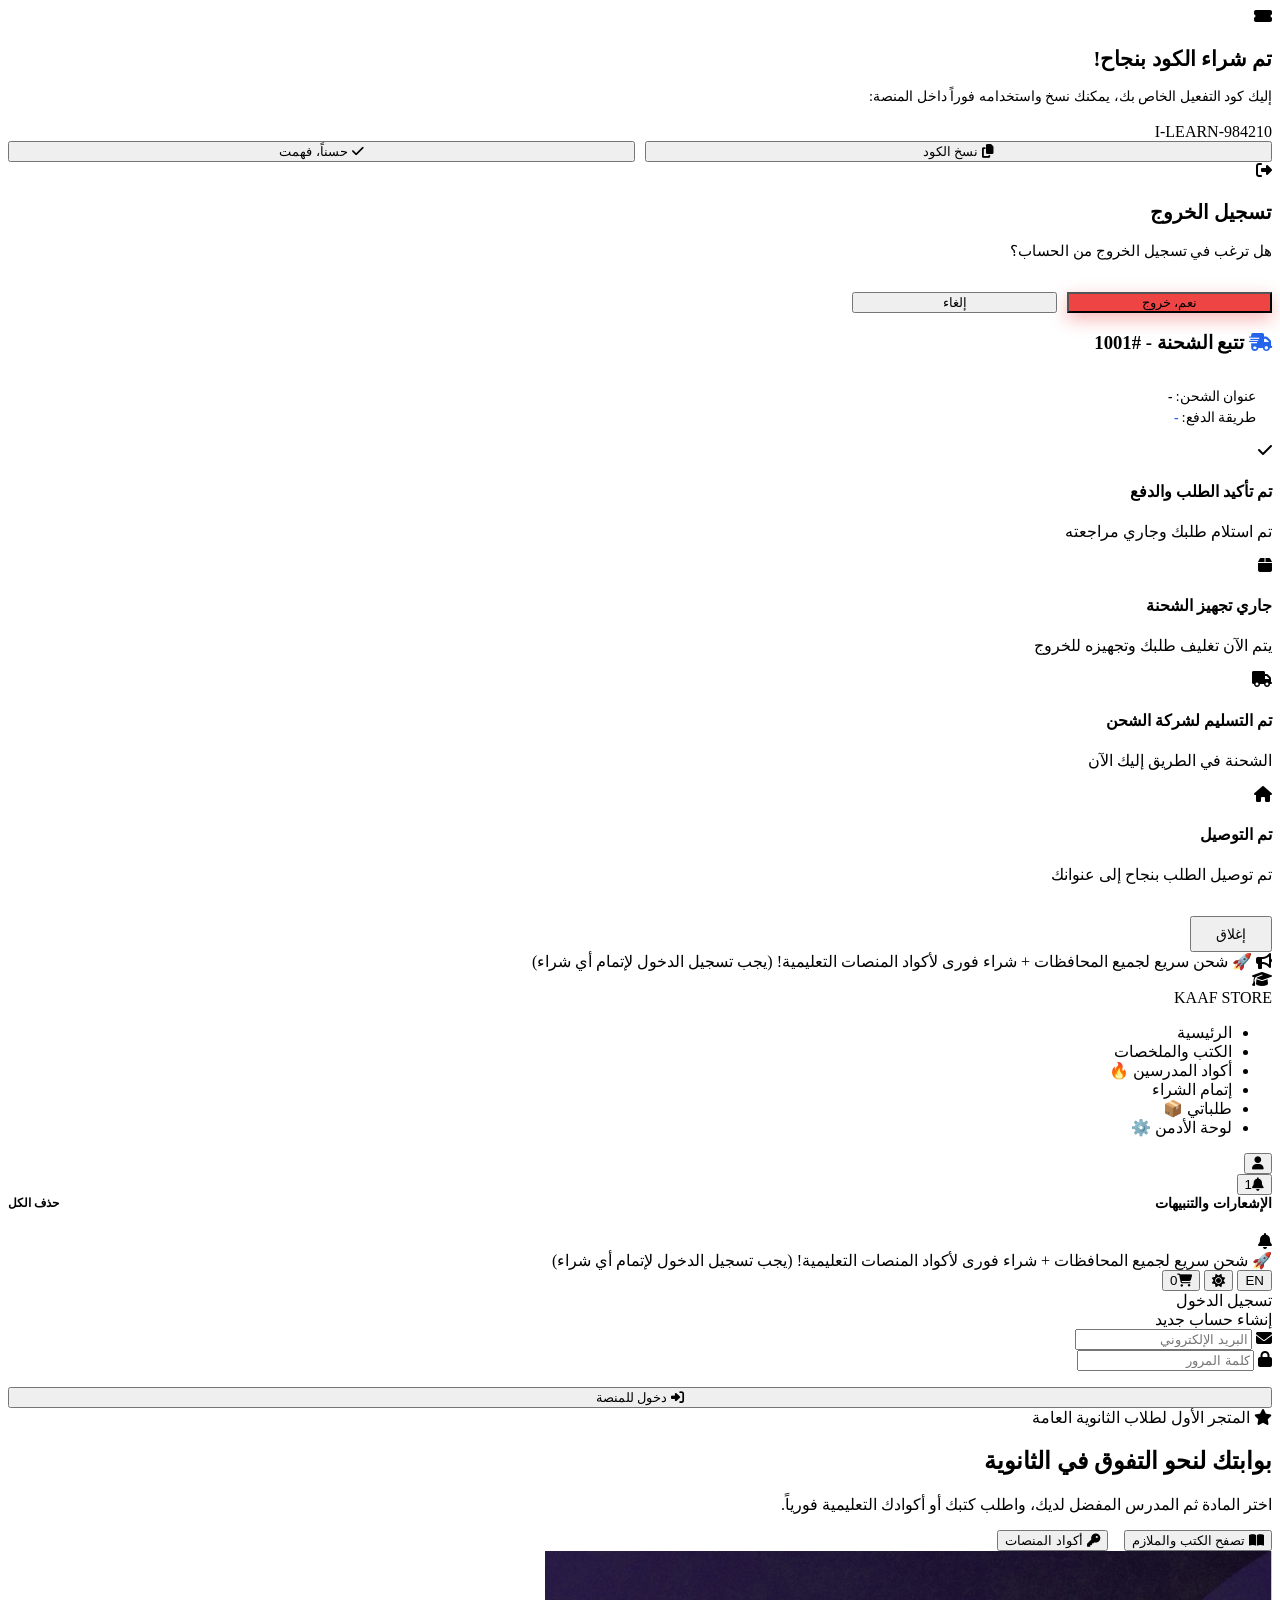
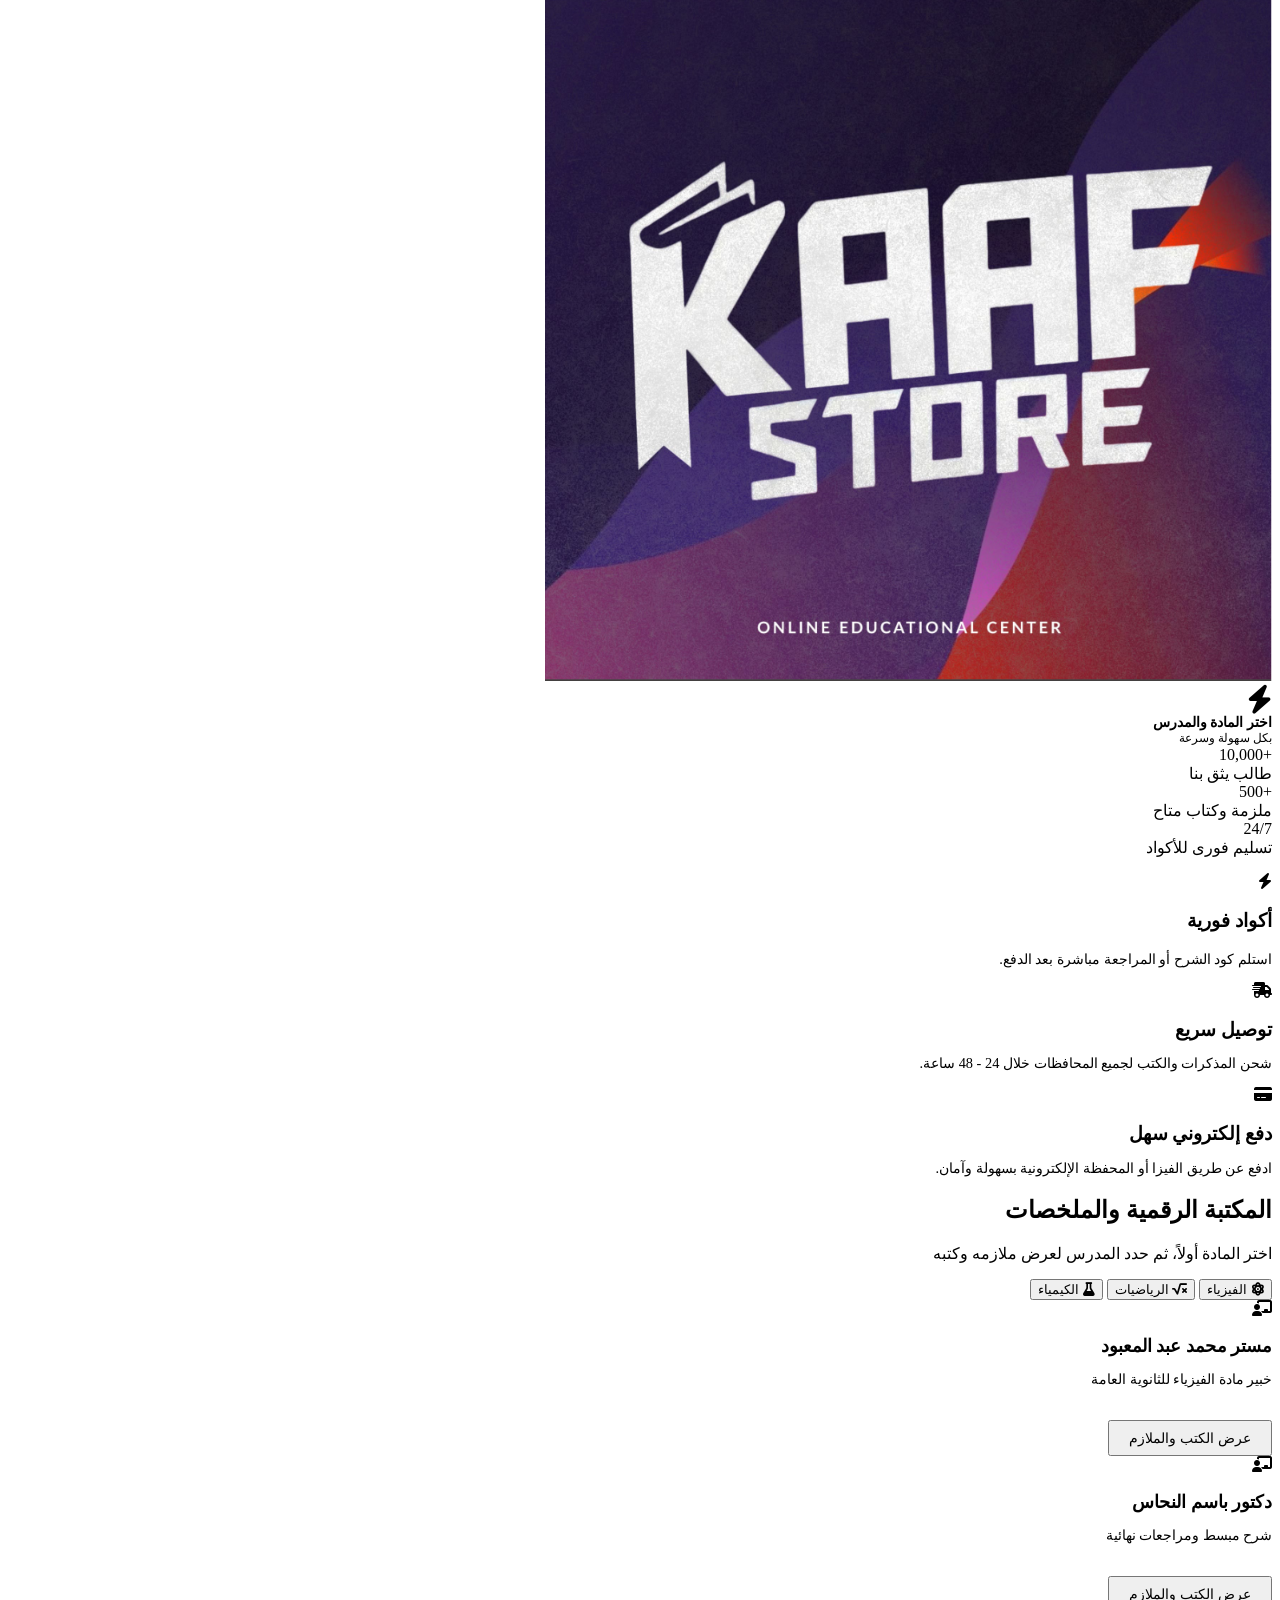
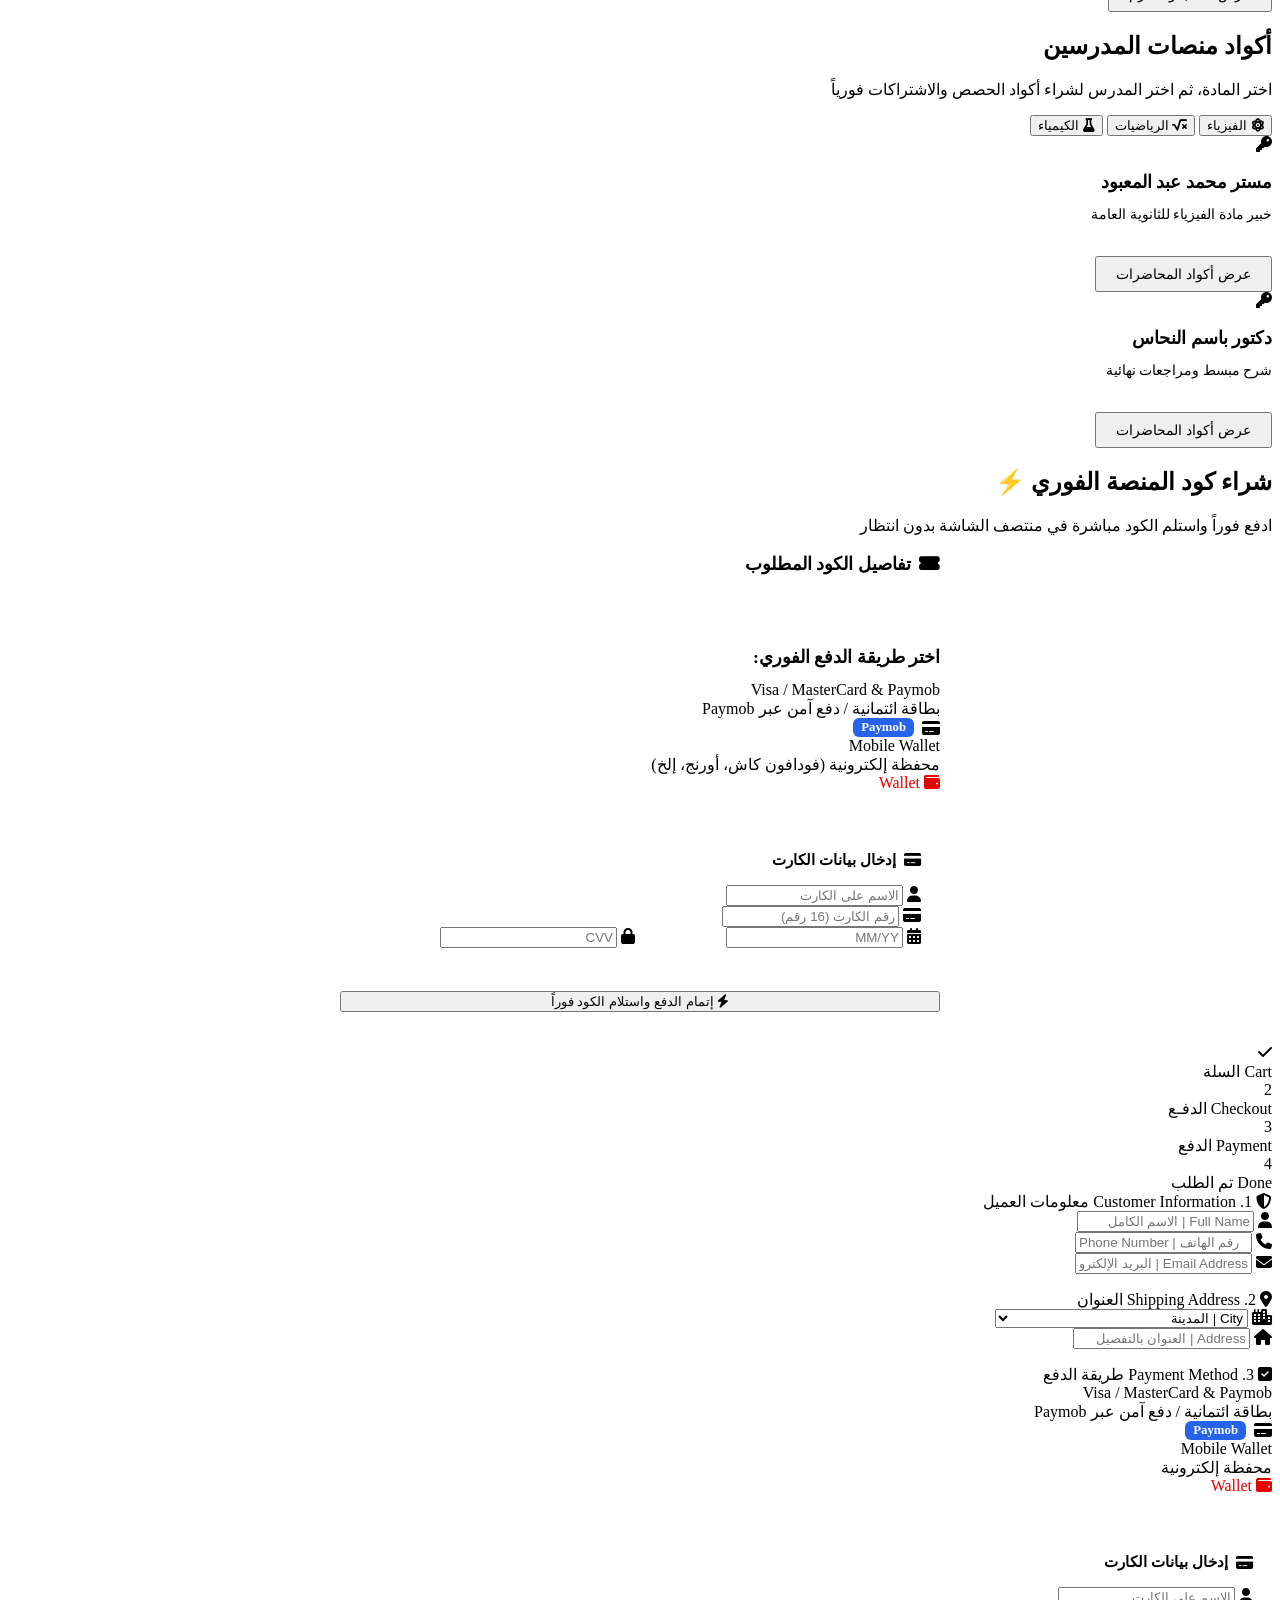
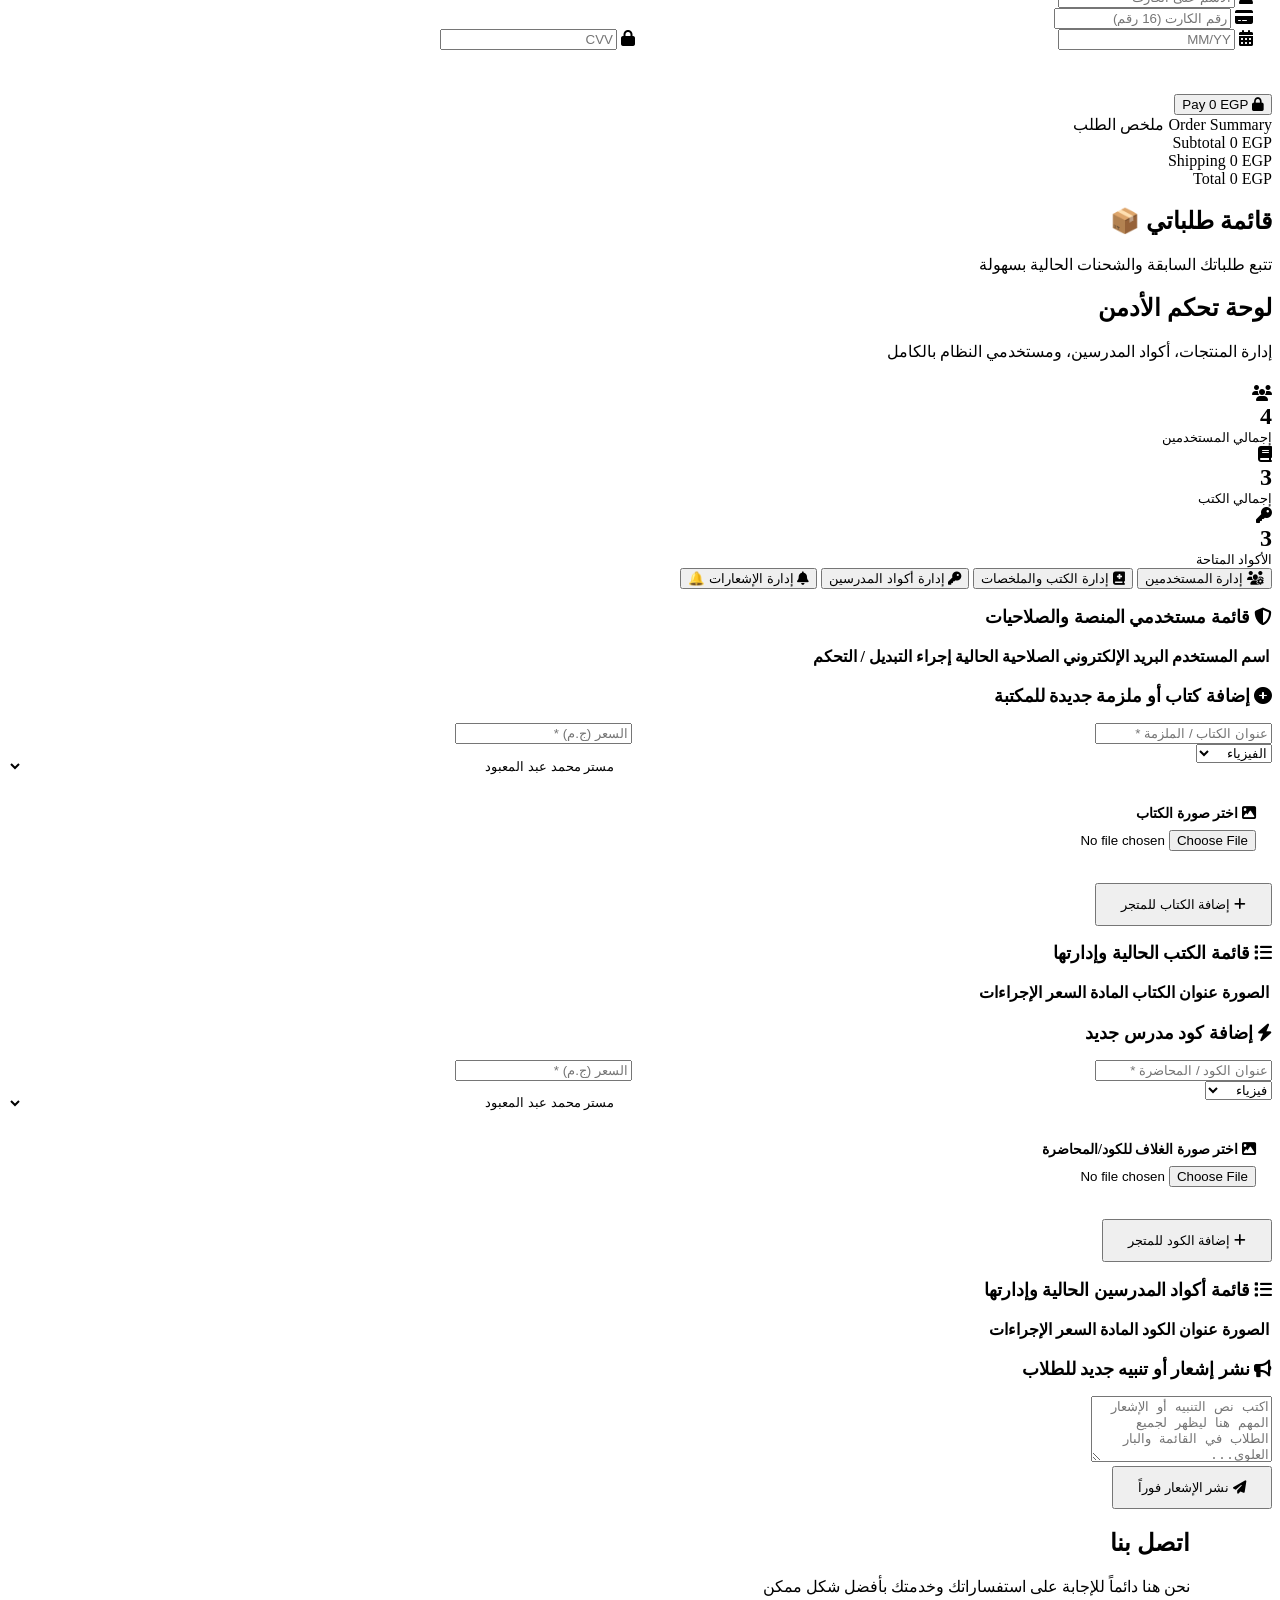
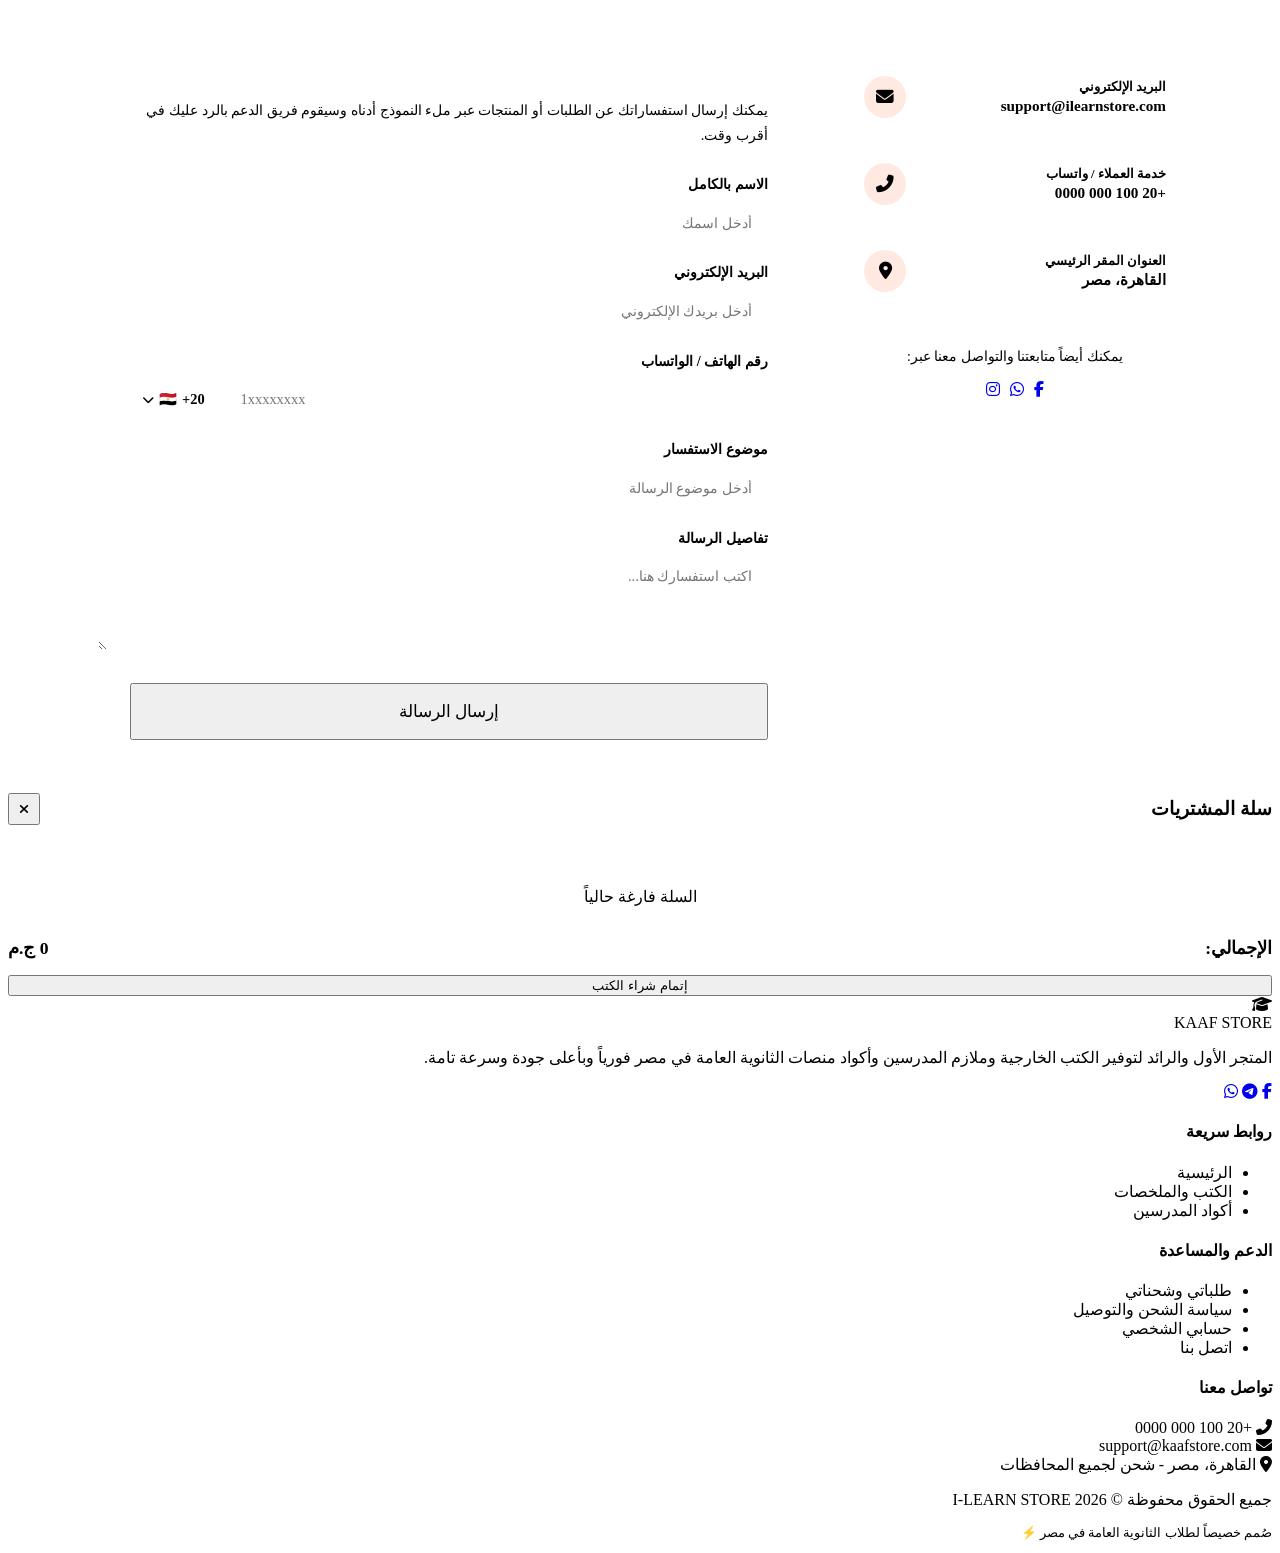
==== commit e50fc89b: "first commit" ====
--- a/index.html
+++ b/index.html
@@ -3,18 +3,16 @@
 <head>
     <meta charset="UTF-8">
     <meta name="viewport" content="width=device-width, initial-scale=1.0">
+    <title>KAAF STORE</title>
     <link rel="icon" type="image/png" href="./Screenshot 2026-08-04 015947.png">
-    <title>KAAF STORE</title>
     <link href="https://fonts.googleapis.com/css2?family=Alexandria:wght@300;400;500;600;700;800;900&family=Outfit:wght@300;400;500;600;700;800&display=swap" rel="stylesheet">
     <link rel="stylesheet" href="https://cdnjs.cloudflare.com/ajax/libs/font-awesome/6.4.0/css/all.min.css">
-    <link rel="stylesheet" href="./style.css">
     
 </head>
 <body>
 
     <div class="toast-container" id="toastContainer"></div>
 
-   
     <div class="code-popup-overlay" id="codePopupOverlay">
         <div class="code-popup-card">
             <div class="code-popup-icon"><i class="fas fa-ticket-alt"></i></div>
@@ -28,7 +26,6 @@
         </div>
     </div>
 
-    
     <div class="code-popup-overlay" id="logoutModalOverlay">
         <div class="code-popup-card" style="max-width: 420px; text-align: right;" id="logoutCardBox">
             <div class="code-popup-icon" style="margin: 0 0 1rem 0;"><i class="fas fa-sign-out-alt"></i></div>
@@ -41,7 +38,6 @@
         </div>
     </div>
 
-    
     <div class="custom-modal-overlay" id="trackingModal">
         <div class="custom-modal" style="max-width: 520px;">
             <h3 id="trackModalHeader"><i class="fas fa-shipping-fast" style="color: #2563eb;"></i> تتبع الشحنة - <span id="trackModalOrderId">#1001</span></h3>
@@ -88,13 +84,11 @@
         </div>
     </div>
 
-    
     <div class="announcement-bar" id="topAnnouncementBar">
         <i class="fas fa-bullhorn"></i>
         <span id="txt-announcement">🚀 شحن سريع لجميع المحافظات + شراء فورى لأكواد المنصات التعليمية! (يجب تسجيل الدخول لإتمام أي شراء)</span>
     </div>
 
-    
     <header class="header">
         <div class="header-content">
             <div class="logo-3d" onclick="switchPage('homePage')">
@@ -116,7 +110,6 @@
             <div class="header-actions" style="position: relative;">
                 <button class="btn-icon" onclick="openAuthModal()" title="تسجيل الدخول / الحساب" id="authBtnIcon"><i class="fas fa-user"></i></button>
                 
-                
                 <div style="position: relative;">
                     <button class="btn-icon" onclick="toggleNotifDropdown()" title="الإشعارات والتنبيهات"><i class="fas fa-bell"></i><span class="notif-count" id="notifCountBadge">1</span></button>
                     <div class="notif-dropdown" id="notifDropdownMenu">
@@ -140,7 +133,6 @@
         </div>
     </header>
 
-    
     <main class="page" id="authPage">
         <section class="section">
             <div class="auth-container checkout-card">
@@ -149,7 +141,6 @@
                     <div class="auth-tab" onclick="switchAuthTab('signup')" id="tabSignupBtn">إنشاء حساب جديد</div>
                 </div>
 
-                
                 <form id="loginFormSection" onsubmit="handleLoginSubmit(event)">
                     <div class="input-icon-group">
                         <i class="fas fa-envelope input-icon"></i>
@@ -164,7 +155,6 @@
                     </button>
                 </form>
 
-                
                 <form id="signupFormSection" style="display: none;" onsubmit="handleSignupSubmit(event)">
                     <div class="input-icon-group">
                         <i class="fas fa-user input-icon"></i>
@@ -340,11 +330,14 @@
                             <div class="payment-radio-left">
                                 <div class="custom-radio"></div>
                                 <div>
-                                    <div class="payment-title-main">Visa / Credit Card</div>
-                                    <div class="payment-subtitle-sub" id="subVisa">بطاقة ائتمانية / فيزا</div>
+                                    <div class="payment-title-main">Visa / MasterCard & Paymob</div>
+                                    <div class="payment-subtitle-sub" id="subVisa">بطاقة ائتمانية / دفع آمن عبر Paymob</div>
                                 </div>
                             </div>
-                            <div class="payment-badge-logo"><i class="fas fa-credit-card"></i> Visa / MasterCard</div>
+                            <div class="payment-badge-logo" style="display: flex; gap: 8px; align-items: center;">
+                                <i class="fas fa-credit-card"></i> 
+                                <span style="font-size: 0.8rem; background: #2563eb; color: white; padding: 2px 8px; border-radius: 6px; font-weight: 700;">Paymob</span>
+                            </div>
                         </div>
 
                         <div class="payment-radio-card" onclick="selectCodePaymentMethod('wallet', this)">
@@ -488,11 +481,14 @@
                                 <div class="payment-radio-left">
                                     <div class="custom-radio"></div>
                                     <div>
-                                        <div class="payment-title-main">Visa / Credit Card</div>
-                                        <div class="payment-subtitle-sub" id="chkSubVisa">بطاقة ائتمانية / فيزا</div>
+                                        <div class="payment-title-main">Visa / MasterCard & Paymob</div>
+                                        <div class="payment-subtitle-sub" id="chkSubVisa">بطاقة ائتمانية / دفع آمن عبر Paymob</div>
                                     </div>
                                 </div>
-                                <div class="payment-badge-logo"><i class="fas fa-credit-card"></i> Visa</div>
+                                <div class="payment-badge-logo" style="display: flex; gap: 8px; align-items: center;">
+                                    <i class="fas fa-credit-card"></i> 
+                                    <span style="font-size: 0.8rem; background: #2563eb; color: white; padding: 2px 8px; border-radius: 6px; font-weight: 700;">Paymob</span>
+                                </div>
                             </div>
 
                             <div class="payment-radio-card" onclick="selectPaymentMethod('wallet', this)">
@@ -675,7 +671,7 @@
 
                         <div class="input-icon-group" style="background: var(--bg-body); padding: 1rem; border-radius: 10px; border: 1px dashed var(--glass-border);">
                             <label id="lblBookImg" style="display: block; font-size: 0.88rem; font-weight: 700; margin-bottom: 0.5rem; color: var(--accent);">
-                                <i class="fas fa-image"></i> اختر صورة الكتاب من جهازك:
+                                <i class="fas fa-image"></i> اختر صورة الكتاب
                             </label>
                             <input type="file" id="newBookImageFile" accept="image/*" required style="background: transparent; border: none; padding: 0;" onchange="previewBookImage(event)">
                             <div id="bookImagePreviewContainer" style="margin-top: 10px; display: none;">
@@ -740,7 +736,7 @@
 
                         <div class="input-icon-group" style="background: var(--bg-body); padding: 1rem; border-radius: 10px; border: 1px dashed var(--glass-border);">
                             <label id="lblCodeImg" style="display: block; font-size: 0.88rem; font-weight: 700; margin-bottom: 0.5rem; color: var(--accent);">
-                                <i class="fas fa-image"></i> اختر صورة الغلاف للكود/المحاضرة من جهازك:
+                                <i class="fas fa-image"></i> اختر صورة الغلاف للكود/المحاضرة 
                             </label>
                             <input type="file" id="newCodeImageFile" accept="image/*" required style="background: transparent; border: none; padding: 0;" onchange="previewCodeImage(event)">
                             <div id="codeImagePreviewContainer" style="margin-top: 10px; display: none;">
@@ -773,7 +769,6 @@
                 </div>
             </div>
 
-            
             <div class="admin-panel-content" id="notifTab">
                 <div class="admin-card-box">
                     <h3 style="font-size: 1.1rem; margin-bottom: 1rem;"><i class="fas fa-bullhorn" style="color: var(--accent);"></i> نشر إشعار أو تنبيه جديد للطلاب</h3>
@@ -791,7 +786,6 @@
         </div>
     </main>
 
-    
     <main class="page" id="contactPage">
         <section class="section" style="max-width: 1100px; margin: 0 auto;">
             <div class="section-header" style="margin-bottom: 3rem;">
@@ -800,7 +794,6 @@
             </div>
 
             <div style="display: grid; grid-template-columns: 350px 1fr; gap: 2rem; align-items: start;" class="contact-grid-layout">
-                
                 <div class="checkout-card" style="padding: 2rem 1.5rem;">
                     <div style="display: flex; align-items: center; justify-content: space-between; margin-bottom: 1.8rem; padding-bottom: 1rem; border-bottom: 1px solid var(--glass-border);">
                         <div style="text-align: right;">
@@ -842,7 +835,6 @@
                     </div>
                 </div>
 
-                
                 <div class="checkout-card" style="padding: 2.5rem;">
                     <p style="font-size: 0.9rem; color: var(--text-sub); line-height: 1.7; margin-bottom: 1.8rem; text-align: right;">
                         يمكنك إرسال استفساراتك عن الطلبات أو المنتجات عبر ملء النموذج أدناه وسيقوم فريق الدعم بالرد عليك في أقرب وقت.
@@ -890,7 +882,6 @@
         </section>
     </main>
 
-    
     <div class="cart-overlay" id="cartOverlay" onclick="toggleCart()">
         <div class="cart-drawer" onclick="event.stopPropagation()">
             <div>
@@ -914,7 +905,6 @@
         </div>
     </div>
 
-    
     <footer class="footer">
         <div class="footer-content-grid">
             <div class="footer-col">
@@ -953,7 +943,7 @@
                 <h4 id="fCol3Title">تواصل معنا</h4>
                 <div class="footer-contact-item">
                     <i class="fas fa-phone-alt"></i>
-                    <span>+20 1143744763</span>
+                    <span>+20 100 000 0000</span>
                 </div>
                 <div class="footer-contact-item">
                     <i class="fas fa-envelope"></i>
@@ -967,11 +957,13 @@
         </div>
 
         <div class="footer-bottom-bar">
-            <p id="fCopy">جميع الحقوق محفوظة © 2026 KAAF STORE</p>
+            <p id="fCopy">جميع الحقوق محفوظة © 2026 I-LEARN STORE</p>
             <p id="fSub" style="color: var(--text-sub); font-size: 0.8rem;">صُمم خصيصاً لطلاب الثانوية العامة في مصر ⚡</p>
         </div>
     </footer>
 
     <script src="./index.js"></script>
+      
+    
 </body>
 </html>
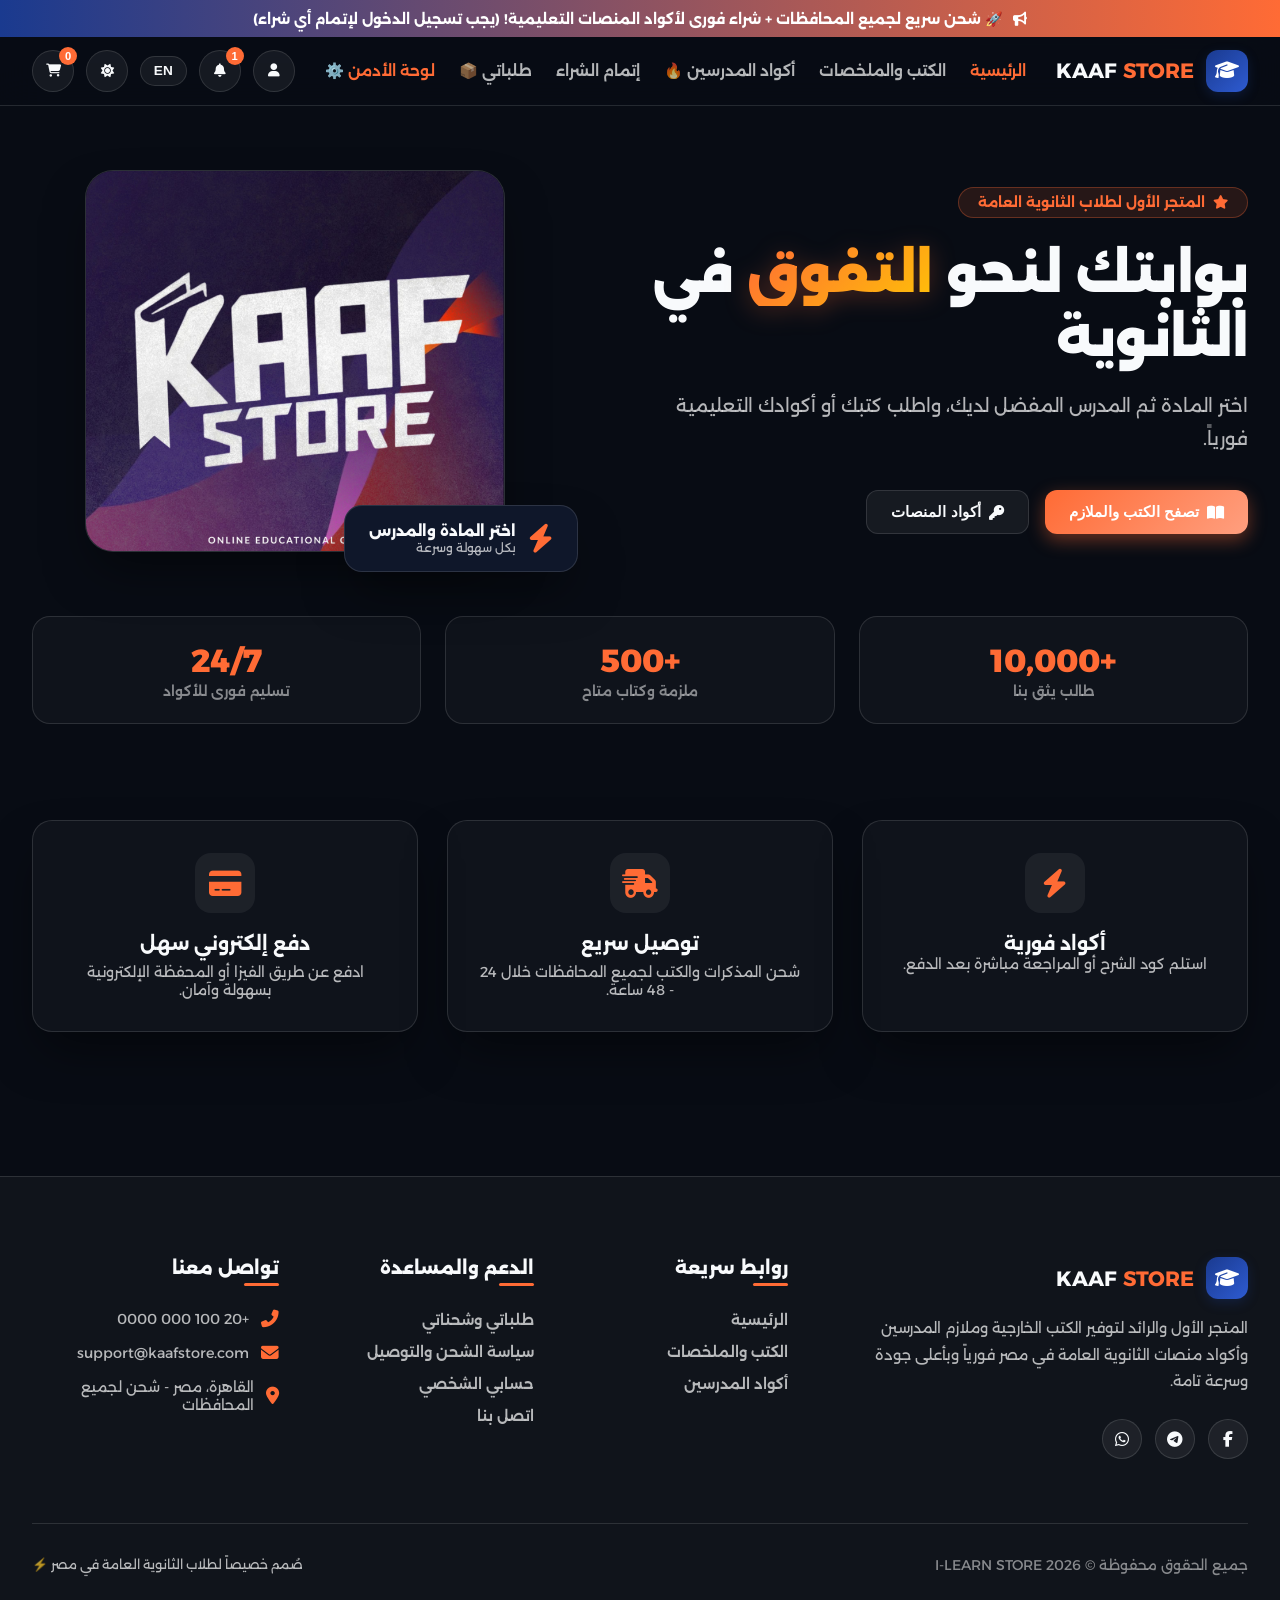
==== commit 8af649a6: "first commit" ====
--- a/index.html
+++ b/index.html
@@ -7,6 +7,7 @@
     <link rel="icon" type="image/png" href="./Screenshot 2026-08-04 015947.png">
     <link href="https://fonts.googleapis.com/css2?family=Alexandria:wght@300;400;500;600;700;800;900&family=Outfit:wght@300;400;500;600;700;800&display=swap" rel="stylesheet">
     <link rel="stylesheet" href="https://cdnjs.cloudflare.com/ajax/libs/font-awesome/6.4.0/css/all.min.css">
+    <link rel="stylesheet" href="./style.css">
     
 </head>
 <body>
--- a/style.css
+++ b/style.css
@@ -0,0 +1,1038 @@
+[data-theme="dark"] {
+            --primary: #1a3a8f;
+            --primary-light: #2e5bd1;
+            --accent: #ff6b35;
+            --accent-glow: rgba(255, 107, 53, 0.4);
+            --bg-body: #080c14;
+            --bg-card: rgba(255, 255, 255, 0.03);
+            --header-bg: rgba(8, 12, 20, 0.85);
+            --text-main: #f8fafc;
+            --text-sub: rgba(255, 255, 255, 0.7);
+            --text-muted: rgba(255, 255, 255, 0.5);
+            --glass: rgba(255, 255, 255, 0.06);
+            --glass-border: rgba(255, 255, 255, 0.12);
+            --shadow-3d: 0 25px 50px -12px rgba(0, 0, 0, 0.5);
+            --drawer-bg: #0f172a;
+        }
+
+        
+        [data-theme="light"] {
+            --primary: #1a3a8f;
+            --primary-light: #2e5bd1;
+            --accent: #ff6b35;
+            --accent-glow: rgba(255, 107, 53, 0.25);
+            --bg-body: #f1f5f9;
+            --bg-card: #ffffff;
+            --header-bg: rgba(255, 255, 255, 0.85);
+            --text-main: #0f172a;
+            --text-sub: #475569;
+            --text-muted: #64748b;
+            --glass: rgba(0, 0, 0, 0.04);
+            --glass-border: rgba(0, 0, 0, 0.08);
+            --shadow-3d: 0 20px 40px -10px rgba(15, 23, 42, 0.12);
+            --drawer-bg: #ffffff;
+        }
+
+        * {
+            margin: 0;
+            padding: 0;
+            box-sizing: border-box;
+            transition: background-color 0.3s ease, color 0.3s ease, border-color 0.3s ease, box-shadow 0.3s ease;
+        }
+
+        body {
+            font-family: 'Alexandria', 'Outfit', sans-serif;
+            background: var(--bg-body);
+            color: var(--text-main);
+            overflow-x: hidden;
+        }
+
+       
+        .toast-container {
+            position: fixed;
+            bottom: 25px;
+            right: 25px;
+            z-index: 9999;
+            display: flex;
+            flex-direction: column;
+            gap: 10px;
+        }
+
+        [dir="ltr"] .toast-container {
+            right: auto;
+            left: 25px;
+        }
+
+        .toast {
+            background: var(--drawer-bg);
+            border: 1px solid var(--accent);
+            color: var(--text-main);
+            padding: 1rem 1.4rem;
+            border-radius: 14px;
+            box-shadow: 0 10px 30px rgba(0, 0, 0, 0.3);
+            backdrop-filter: blur(15px);
+            display: flex;
+            align-items: center;
+            gap: 12px;
+            font-size: 0.95rem;
+            font-weight: 700;
+            min-width: 280px;
+            animation: toastIn 0.4s cubic-bezier(0.68, -0.55, 0.265, 1.55) forwards;
+        }
+
+        .toast i {
+            color: var(--accent);
+            font-size: 1.3rem;
+        }
+
+        .toast.hide {
+            animation: toastOut 0.4s forwards;
+        }
+
+        @keyframes toastIn {
+            from { opacity: 0; transform: translateY(100px) scale(0.8); }
+            to { opacity: 1; transform: translateY(0) scale(1); }
+        }
+
+        @keyframes toastOut {
+            from { opacity: 1; transform: translateY(0) scale(1); }
+            to { opacity: 0; transform: translateY(50px) scale(0.8); }
+        }
+
+        
+        .code-popup-overlay {
+            position: fixed;
+            top: 0;
+            left: 0;
+            width: 100%;
+            height: 100%;
+            background: rgba(0, 0, 0, 0.7);
+            backdrop-filter: blur(8px);
+            z-index: 99999;
+            display: flex;
+            align-items: center;
+            justify-content: center;
+            opacity: 0;
+            visibility: hidden;
+            transition: 0.3s ease;
+        }
+
+        .code-popup-overlay.active {
+            opacity: 1;
+            visibility: visible;
+        }
+
+        .code-popup-card {
+            background: var(--drawer-bg);
+            border: 2px solid var(--accent);
+            width: 90%;
+            max-width: 480px;
+            border-radius: 24px;
+            padding: 2.5rem 2rem;
+            box-shadow: 0 25px 60px rgba(0,0,0,0.5), 0 0 30px var(--accent-glow);
+            text-align: center;
+            transform: scale(0.8);
+            transition: 0.3s cubic-bezier(0.34, 1.56, 0.64, 1);
+        }
+
+        .code-popup-overlay.active .code-popup-card {
+            transform: scale(1);
+        }
+
+        .code-popup-icon {
+            width: 70px;
+            height: 70px;
+            background: rgba(255, 107, 53, 0.15);
+            border: 2px solid var(--accent);
+            border-radius: 50%;
+            display: flex;
+            align-items: center;
+            justify-content: center;
+            font-size: 2rem;
+            color: var(--accent);
+            margin: 0 auto 1.2rem;
+            box-shadow: 0 0 20px var(--accent-glow);
+        }
+
+        .code-box-display {
+            background: var(--bg-body);
+            border: 2px dashed var(--accent);
+            padding: 1rem;
+            border-radius: 14px;
+            font-size: 1.4rem;
+            font-weight: 900;
+            color: var(--accent);
+            letter-spacing: 2px;
+            margin: 1.2rem 0;
+            user-select: all;
+        }
+
+        .announcement-bar {
+            background: linear-gradient(90deg, var(--primary), var(--accent));
+            color: white;
+            text-align: center;
+            padding: 0.6rem 1rem;
+            font-size: 0.88rem;
+            font-weight: 700;
+            display: flex;
+            align-items: center;
+            justify-content: center;
+            gap: 10px;
+        }
+
+        .header {
+            position: sticky;
+            top: 0;
+            width: 100%;
+            z-index: 1000;
+            background: var(--header-bg);
+            backdrop-filter: blur(20px);
+            border-bottom: 1px solid var(--glass-border);
+        }
+
+        .header-content {
+            max-width: 1400px;
+            margin: 0 auto;
+            padding: 0.8rem 2rem;
+            display: flex;
+            justify-content: space-between;
+            align-items: center;
+        }
+
+        .logo-3d {
+            display: flex;
+            align-items: center;
+            gap: 12px;
+            cursor: pointer;
+        }
+
+        .logo-icon {
+            width: 42px;
+            height: 42px;
+            background: linear-gradient(135deg, var(--primary), var(--primary-light));
+            border-radius: 12px;
+            display: flex;
+            align-items: center;
+            justify-content: center;
+            font-weight: 800;
+            font-size: 1.2rem;
+            color: white;
+            box-shadow: 0 4px 12px rgba(26, 58, 143, 0.3);
+        }
+
+        .logo-text { font-size: 1.3rem; font-weight: 700; }
+        .logo-text span { color: var(--accent); }
+
+        .nav { display: flex; gap: 1.5rem; list-style: none; align-items: center; }
+        .nav a {
+            color: var(--text-sub);
+            text-decoration: none;
+            font-weight: 600;
+            font-size: 0.95rem;
+            cursor: pointer;
+            padding: 0.5rem 0;
+        }
+        .nav a:hover, .nav a.active { color: var(--accent); }
+
+        .header-actions { display: flex; gap: 0.75rem; align-items: center; }
+
+        .btn-icon {
+            width: 42px; height: 42px; border-radius: 50%;
+            background: var(--glass); border: 1px solid var(--glass-border);
+            color: var(--text-main); display: flex; align-items: center;
+            justify-content: center; cursor: pointer; position: relative;
+        }
+        .btn-icon:hover { background: var(--primary); color: white; }
+
+        .btn-lang {
+            padding: 0.4rem 0.8rem;
+            border-radius: 20px;
+            background: var(--glass);
+            border: 1px solid var(--glass-border);
+            color: var(--text-main);
+            font-weight: 700;
+            cursor: pointer;
+            font-size: 0.85rem;
+        }
+        .btn-lang:hover { background: var(--accent); color: white; }
+
+        .cart-count, .notif-count {
+            position: absolute; top: -4px; right: -4px;
+            background: var(--accent); color: white; font-size: 0.7rem;
+            font-weight: 700; width: 18px; height: 18px; border-radius: 50%;
+            display: flex; align-items: center; justify-content: center;
+        }
+
+        
+        .notif-dropdown {
+            position: absolute;
+            top: 55px;
+            right: 0;
+            width: 320px;
+            background: var(--drawer-bg);
+            border: 1px solid var(--glass-border);
+            border-radius: 16px;
+            box-shadow: var(--shadow-3d);
+            padding: 1rem;
+            z-index: 3000;
+            display: none;
+            animation: fadeIn 0.3s ease;
+        }
+        [dir="ltr"] .notif-dropdown { right: auto; left: 0; }
+        .notif-dropdown.active { display: block; }
+        .notif-item {
+            padding: 0.75rem;
+            border-bottom: 1px solid var(--glass-border);
+            font-size: 0.88rem;
+            display: flex;
+            gap: 10px;
+            align-items: flex-start;
+        }
+        .notif-item:last-child { border-bottom: none; }
+        .notif-item i { color: var(--accent); margin-top: 3px; }
+
+        .hero-section {
+            position: relative;
+            padding: 4rem 2rem 2rem;
+            max-width: 1300px;
+            margin: 0 auto;
+            display: grid;
+            grid-template-columns: 1.1fr 0.9fr;
+            align-items: center;
+            gap: 3rem;
+        }
+
+        @media (max-width: 992px) {
+            .hero-section {
+                grid-template-columns: 1fr;
+                text-align: center;
+                padding-top: 2rem;
+            }
+        }
+
+        .hero-badge {
+            display: inline-flex;
+            align-items: center;
+            gap: 8px;
+            padding: 0.4rem 1.2rem;
+            border-radius: 50px;
+            background: rgba(255, 107, 53, 0.12);
+            border: 1px solid rgba(255, 107, 53, 0.3);
+            color: var(--accent);
+            font-weight: 700;
+            font-size: 0.85rem;
+            margin-bottom: 1.5rem;
+        }
+
+        .hero-title {
+            font-size: 3.2rem;
+            font-weight: 900;
+            line-height: 1.25;
+            margin-bottom: 1.2rem;
+            letter-spacing: -0.5px;
+        }
+
+        .highlight-word {
+            background: linear-gradient(135deg, #ff6b35 0%, #ffc107 100%);
+            -webkit-background-clip: text;
+            -webkit-text-fill-color: transparent;
+            display: inline-block;
+            font-weight: 900;
+            filter: drop-shadow(0px 4px 12px rgba(255, 107, 53, 0.3));
+        }
+
+        .hero-subtitle {
+            color: var(--text-sub);
+            font-size: 1.15rem;
+            line-height: 1.8;
+            margin-bottom: 2.2rem;
+            max-width: 580px;
+        }
+
+        @media (max-width: 992px) {
+            .hero-subtitle { margin-left: auto; margin-right: auto; }
+            .hero-title { font-size: 2.4rem; }
+        }
+
+        .hero-image-wrapper {
+            position: relative;
+            display: flex;
+            justify-content: center;
+            align-items: center;
+        }
+
+        .hero-card-preview {
+            width: 100%;
+            max-width: 420px;
+            border-radius: 28px;
+            overflow: hidden;
+            background: var(--bg-card);
+            border: 1px solid var(--glass-border);
+            box-shadow: var(--shadow-3d);
+            position: relative;
+        }
+
+        .hero-card-preview img {
+            width: 100%;
+            height: 380px;
+            object-fit: cover;
+            display: block;
+        }
+
+        .floating-badge {
+            position: absolute;
+            bottom: -20px;
+            right: -20px;
+            background: var(--drawer-bg);
+            border: 1px solid var(--glass-border);
+            padding: 1rem 1.5rem;
+            border-radius: 18px;
+            box-shadow: var(--shadow-3d);
+            display: flex;
+            align-items: center;
+            gap: 12px;
+        }
+
+        [dir="ltr"] .floating-badge { right: auto; left: -20px; }
+
+        .stats-bar {
+            display: grid;
+            grid-template-columns: repeat(auto-fit, minmax(200px, 1fr));
+            gap: 1.5rem;
+            max-width: 1300px;
+            margin: 2rem auto 4rem;
+            padding: 0 2rem;
+        }
+
+        .stat-item {
+            background: var(--bg-card);
+            border: 1px solid var(--glass-border);
+            padding: 1.5rem;
+            border-radius: 18px;
+            text-align: center;
+        }
+
+        .stat-number { font-size: 2rem; font-weight: 800; color: var(--accent); margin-bottom: 0.2rem; }
+        .stat-label { color: var(--text-muted); font-size: 0.85rem; font-weight: 600; }
+
+        .filter-container { display: flex; justify-content: center; gap: 0.8rem; margin-bottom: 2rem; flex-wrap: wrap; }
+        .filter-btn { padding: 0.5rem 1.2rem; border-radius: 20px; border: 1px solid var(--glass-border); background: var(--glass); color: var(--text-main); font-weight: 600; cursor: pointer; font-size: 0.9rem; }
+        .filter-btn.active, .filter-btn:hover { background: var(--accent); color: white; border-color: var(--accent); }
+
+        .page { display: none; animation: fadeIn 0.4s ease-in-out; min-height: 80vh; }
+        .page.active { display: block; }
+        @keyframes fadeIn { from { opacity: 0; transform: translateY(10px); } to { opacity: 1; transform: translateY(0); } }
+
+        .section { padding: 3rem 2rem; max-width: 1300px; margin: 0 auto; }
+        .section-header { text-align: center; margin-bottom: 2.5rem; }
+        .section-title { font-size: 2.2rem; font-weight: 800; margin-bottom: 0.5rem; }
+        .section-subtitle { color: var(--text-muted); }
+
+        .books-grid, .codes-grid { display: grid; grid-template-columns: repeat(auto-fill, minmax(260px, 1fr)); gap: 1.8rem; }
+        
+        .code-card, .book-card {
+            background: var(--bg-card); border: 1px solid var(--glass-border);
+            border-radius: 20px; padding: 1.2rem; box-shadow: var(--shadow-3d);
+            display: flex; flex-direction: column; justify-content: space-between;
+        }
+        
+        .code-tag {
+            font-size: 0.75rem; background: rgba(255, 107, 53, 0.15); color: var(--accent);
+            padding: 0.2rem 0.6rem; border-radius: 8px; font-weight: 700; display: inline-block; margin-bottom: 0.5rem;
+        }
+
+        .book-image-wrapper { width: 100%; height: 200px; border-radius: 12px; overflow: hidden; margin-bottom: 1rem; }
+        .book-image-wrapper img { width: 100%; height: 100%; object-fit: cover; }
+        .book-title { font-size: 1.05rem; font-weight: 700; margin-bottom: 0.4rem; }
+        .book-footer { display: flex; justify-content: space-between; align-items: center; border-top: 1px solid var(--glass-border); padding-top: 0.8rem; margin-top: 1rem; }
+        .book-price { font-size: 1.15rem; font-weight: 800; color: var(--accent); }
+
+        .btn-submit-shipping, .btn-add-cart {
+            padding: 0.75rem 1.5rem; border-radius: 12px; background: linear-gradient(135deg, var(--accent), #ff9f7f);
+            color: white; border: none; font-weight: 800; font-size: 0.95rem; cursor: pointer;
+            display: inline-flex; align-items: center; justify-content: center; gap: 8px; box-shadow: 0 6px 18px var(--accent-glow);
+            text-decoration: none;
+        }
+        .btn-secondary { background: var(--glass); border: 1px solid var(--glass-border); color: var(--text-main); box-shadow: none; }
+        .btn-secondary:hover { background: var(--primary); color: white; }
+
+        .teachers-grid {
+            display: grid;
+            grid-template-columns: repeat(auto-fill, minmax(280px, 1fr));
+            gap: 1.5rem;
+            margin-top: 1.5rem;
+        }
+        .teacher-select-card {
+            background: var(--bg-card);
+            border: 2px solid var(--glass-border);
+            border-radius: 20px;
+            padding: 2rem;
+            text-align: center;
+            cursor: pointer;
+            box-shadow: var(--shadow-3d);
+            transition: all 0.3s ease;
+        }
+        .teacher-select-card:hover {
+            border-color: var(--accent);
+            transform: translateY(-5px);
+            box-shadow: 0 15px 30px var(--accent-glow);
+        }
+        .teacher-avatar {
+            width: 75px;
+            height: 75px;
+            background: rgba(255, 107, 53, 0.15);
+            border: 2px solid var(--accent);
+            border-radius: 50%;
+            display: flex;
+            align-items: center;
+            justify-content: center;
+            font-size: 2rem;
+            color: var(--accent);
+            margin: 0 auto 1rem;
+        }
+
+        .features-grid { display: grid; grid-template-columns: repeat(auto-fit, minmax(280px, 1fr)); gap: 1.8rem; margin-top: 1rem; }
+        .feature-card { background: var(--bg-card); border: 1px solid var(--glass-border); padding: 2rem; border-radius: 20px; text-align: center; box-shadow: var(--shadow-3d); }
+        .feature-icon { width: 60px; height: 60px; background: var(--glass); border-radius: 16px; display: flex; align-items: center; justify-content: center; margin: 0 auto 1.2rem; font-size: 1.8rem; color: var(--accent); }
+
+        .auth-container { max-width: 440px; margin: 2rem auto; }
+        .auth-tabs { display: flex; border-bottom: 1px solid var(--glass-border); margin-bottom: 1.5rem; }
+        .auth-tab { flex: 1; text-align: center; padding: 0.8rem; font-weight: 700; cursor: pointer; color: var(--text-muted); border-bottom: 2px solid transparent; }
+        .auth-tab.active { color: var(--accent); border-bottom-color: var(--accent); }
+
+        .cart-overlay { position: fixed; top: 0; left: 0; width: 100%; height: 100%; background: rgba(0, 0, 0, 0.6); backdrop-filter: blur(5px); z-index: 2000; opacity: 0; visibility: hidden; transition: 0.3s ease; }
+        .cart-overlay.active { opacity: 1; visibility: visible; }
+        .cart-drawer { position: fixed; top: 0; bottom: 0; width: 360px; max-width: 100%; background: var(--drawer-bg); z-index: 2001; padding: 1.5rem; display: flex; flex-direction: column; justify-content: space-between; transition: 0.3s ease; }
+        [dir="rtl"] .cart-drawer { right: -400px; }
+        [dir="rtl"] .cart-overlay.active .cart-drawer { right: 0; }
+        [dir="ltr"] .cart-drawer { left: -400px; }
+        [dir="ltr"] .cart-overlay.active .cart-drawer { left: 0; }
+
+        .cart-items-list { overflow-y: auto; flex-grow: 1; margin: 1rem 0; display: flex; flex-direction: column; gap: 0.8rem; }
+        .cart-item { display: flex; justify-content: space-between; align-items: center; background: var(--bg-card); padding: 0.8rem; border-radius: 10px; border: 1px solid var(--glass-border); }
+
+        .custom-modal-overlay {
+            position: fixed; top: 0; left: 0; width: 100%; height: 100%;
+            background: rgba(0, 0, 0, 0.6); backdrop-filter: blur(5px);
+            z-index: 9999; display: flex; align-items: center; justify-content: center;
+            opacity: 0; visibility: hidden; transition: 0.3s ease;
+        }
+        .custom-modal-overlay.active { opacity: 1; visibility: visible; }
+        .custom-modal {
+            background: var(--drawer-bg); border: 1px solid var(--glass-border);
+            width: 90%; max-width: 450px; border-radius: 20px; padding: 2rem;
+            box-shadow: var(--shadow-3d); transform: scale(0.9); transition: 0.3s ease;
+        }
+        .custom-modal-overlay.active .custom-modal { transform: scale(1); }
+        .custom-modal h3 { font-size: 1.2rem; margin-bottom: 1.2rem; color: var(--text-main); display: flex; align-items: center; gap: 8px; }
+        .custom-modal-actions { display: flex; justify-content: flex-end; gap: 10px; margin-top: 1.5rem; }
+
+        .tracking-timeline {
+            margin-top: 1.5rem;
+            display: flex;
+            flex-direction: column;
+            gap: 1.2rem;
+            position: relative;
+        }
+        .tracking-timeline::before {
+            content: '';
+            position: absolute;
+            top: 10px;
+            bottom: 10px;
+            right: 18px;
+            width: 3px;
+            background: var(--glass-border);
+        }
+        [dir="ltr"] .tracking-timeline::before {
+            right: auto;
+            left: 18px;
+        }
+        .tracking-step {
+            display: flex;
+            align-items: center;
+            gap: 15px;
+            position: relative;
+            z-index: 2;
+        }
+        .tracking-icon {
+            width: 38px;
+            height: 38px;
+            border-radius: 50%;
+            background: var(--bg-body);
+            border: 2px solid var(--glass-border);
+            display: flex;
+            align-items: center;
+            justify-content: center;
+            font-size: 0.95rem;
+            color: var(--text-muted);
+        }
+        .tracking-step.completed .tracking-icon {
+            background: var(--accent);
+            border-color: var(--accent);
+            color: white;
+        }
+        .tracking-step.active .tracking-icon {
+            background: var(--primary-light);
+            border-color: var(--primary-light);
+            color: white;
+            box-shadow: 0 0 0 4px rgba(46, 91, 209, 0.25);
+        }
+        .tracking-info h4 { font-size: 0.95rem; font-weight: 700; }
+        .tracking-info p { font-size: 0.78rem; color: var(--text-muted); }
+
+        .orders-grid {
+            display: flex;
+            flex-direction: column;
+            gap: 1.5rem;
+            max-width: 900px;
+            margin: 0 auto;
+        }
+        .order-card {
+            background: var(--bg-card);
+            border: 1px solid var(--glass-border);
+            border-radius: 18px;
+            padding: 1.5rem;
+            box-shadow: var(--shadow-3d);
+        }
+        .order-header {
+            display: flex;
+            justify-content: space-between;
+            align-items: center;
+            border-bottom: 1px solid var(--glass-border);
+            padding-bottom: 0.8rem;
+            margin-bottom: 1rem;
+            flex-wrap: wrap;
+            gap: 10px;
+        }
+        .order-status-badge {
+            padding: 0.35rem 0.8rem;
+            border-radius: 20px;
+            font-size: 0.8rem;
+            font-weight: 700;
+        }
+        .order-status-badge.shipped { background: rgba(37, 99, 235, 0.15); color: #2563eb; }
+        .order-status-badge.delivered { background: rgba(34, 197, 94, 0.15); color: #22c55e; }
+        .order-status-badge.processing { background: rgba(255, 107, 53, 0.15); color: var(--accent); }
+
+        .order-items-mini {
+            display: flex;
+            flex-direction: column;
+            gap: 0.6rem;
+            margin-bottom: 1.2rem;
+        }
+        .order-item-mini {
+            display: flex;
+            justify-content: space-between;
+            align-items: center;
+            font-size: 0.9rem;
+            color: var(--text-sub);
+        }
+
+        .btn-track-order {
+            background: linear-gradient(135deg, var(--primary-light), var(--primary));
+            color: white;
+            border: none;
+            padding: 0.6rem 1.2rem;
+            border-radius: 10px;
+            font-weight: 700;
+            font-size: 0.88rem;
+            cursor: pointer;
+            display: inline-flex;
+            align-items: center;
+            gap: 8px;
+            box-shadow: 0 4px 12px rgba(26, 58, 143, 0.25);
+        }
+        .btn-track-order:hover {
+            transform: translateY(-2px);
+            opacity: 0.95;
+        }
+
+        .admin-container { max-width: 1200px; margin: 0 auto; padding: 2rem 1rem; }
+        .admin-stats-grid { display: grid; grid-template-columns: repeat(auto-fit, minmax(220px, 1fr)); gap: 1.2rem; margin-bottom: 2rem; }
+        .admin-stat-card { background: var(--bg-card); border: 1px solid var(--glass-border); padding: 1.5rem; border-radius: 16px; box-shadow: var(--shadow-3d); display: flex; align-items: center; gap: 1rem; }
+        .admin-stat-icon { width: 50px; height: 50px; border-radius: 12px; background: rgba(255, 107, 53, 0.15); color: var(--accent); display: flex; align-items: center; justify-content: center; font-size: 1.4rem; }
+        .admin-tabs { display: flex; gap: 0.5rem; margin-bottom: 1.5rem; border-bottom: 1px solid var(--glass-border); padding-bottom: 0.5rem; overflow-x: auto; }
+        .admin-tab-btn { background: transparent; border: none; color: var(--text-sub); font-weight: 700; padding: 0.6rem 1.2rem; border-radius: 10px; cursor: pointer; font-size: 0.95rem; font-family: inherit; }
+        .admin-tab-btn.active { background: var(--accent); color: white; }
+        .admin-panel-content { display: none; }
+        .admin-panel-content.active { display: block; }
+        .admin-card-box { background: var(--bg-card); border: 1px solid var(--glass-border); border-radius: 16px; padding: 1.8rem; box-shadow: var(--shadow-3d); margin-bottom: 2rem; }
+        .admin-table { width: 100%; border-collapse: collapse; text-align: right; margin-top: 1rem; }
+        [dir="ltr"] .admin-table { text-align: left; }
+        .admin-table th, .admin-table td { padding: 0.9rem; border-bottom: 1px solid var(--glass-border); font-size: 0.9rem; }
+        .admin-table th { color: var(--text-muted); font-weight: 700; }
+        .badge-role { padding: 0.2rem 0.6rem; border-radius: 6px; font-size: 0.75rem; font-weight: 700; }
+        .badge-role.admin { background: rgba(26, 58, 143, 0.2); color: var(--primary-light); }
+        .badge-role.user { background: rgba(255, 107, 53, 0.15); color: var(--accent); }
+        .btn-action-sm { padding: 0.35rem 0.7rem; border-radius: 8px; border: 1px solid var(--glass-border); background: var(--glass); color: var(--text-main); font-size: 0.8rem; cursor: pointer; font-weight: 600; margin-left: 5px; }
+        .btn-action-sm:hover { background: var(--accent); color: white; border-color: var(--accent); }
+        .btn-danger-sm:hover { background: #ef4444 !important; border-color: #ef4444 !important; color: white !important; }
+
+        .checkout-stepper {
+            display: flex;
+            justify-content: space-between;
+            align-items: center;
+            max-width: 650px;
+            margin: 0 auto 2.5rem;
+            position: relative;
+        }
+        .checkout-stepper::before {
+            content: '';
+            position: absolute;
+            top: 20px;
+            left: 10%;
+            right: 10%;
+            height: 2px;
+            background: #cbd5e1;
+            z-index: 1;
+        }
+        .step-item {
+            position: relative;
+            z-index: 2;
+            display: flex;
+            flex-direction: column;
+            align-items: center;
+            gap: 6px;
+        }
+        .step-number {
+            width: 40px;
+            height: 40px;
+            border-radius: 50%;
+            background: #e2e8f0;
+            color: #64748b;
+            display: flex;
+            align-items: center;
+            justify-content: center;
+            font-weight: 700;
+            font-size: 0.95rem;
+        }
+        .step-item.active .step-number {
+            background: #2563eb;
+            color: white;
+            box-shadow: 0 0 0 4px rgba(37, 99, 235, 0.2);
+        }
+        .step-label-en { font-size: 0.82rem; font-weight: 700; color: var(--text-main); }
+        .step-label-ar { font-size: 0.75rem; color: var(--text-muted); }
+
+        .checkout-main-layout {
+            display: grid;
+            grid-template-columns: 1fr 380px;
+            gap: 2rem;
+            align-items: start;
+            max-width: 1200px;
+            margin: 0 auto;
+        }
+        @media (max-width: 992px) {
+            .checkout-main-layout { grid-template-columns: 1fr; }
+        }
+
+        .checkout-card {
+            background: var(--bg-card);
+            border: 1px solid var(--glass-border);
+            border-radius: 16px;
+            padding: 2rem;
+            box-shadow: var(--shadow-3d);
+        }
+
+        .checkout-section-title {
+            font-size: 1.1rem;
+            font-weight: 800;
+            margin-bottom: 1.2rem;
+            display: flex;
+            align-items: center;
+            gap: 10px;
+            color: var(--text-main);
+        }
+        .checkout-section-title i {
+            color: #2563eb;
+        }
+        .checkout-section-title span.ar-sub {
+            font-size: 0.85rem;
+            color: var(--text-muted);
+            font-weight: 600;
+            margin-right: auto;
+        }
+        [dir="ltr"] .checkout-section-title span.ar-sub {
+            margin-right: 0;
+            margin-left: auto;
+        }
+
+        .input-icon-group {
+            position: relative;
+            margin-bottom: 1rem;
+        }
+        .input-icon-group i.input-icon {
+            position: absolute;
+            right: 15px;
+            top: 50%;
+            transform: translateY(-50%);
+            color: var(--text-muted);
+            font-size: 0.95rem;
+        }
+        [dir="ltr"] .input-icon-group i.input-icon {
+            right: auto;
+            left: 15px;
+        }
+        .input-icon-group input, .input-icon-group select, .input-icon-group textarea {
+            width: 100%;
+            padding: 0.85rem 2.8rem 0.85rem 1rem;
+            border-radius: 10px;
+            border: 1px solid var(--glass-border);
+            background: var(--bg-body);
+            color: var(--text-main);
+            font-family: inherit;
+            font-size: 0.9rem;
+        }
+        [dir="ltr"] .input-icon-group input, [dir="ltr"] .input-icon-group select, [dir="ltr"] .input-icon-group textarea {
+            padding: 0.85rem 1rem 0.85rem 2.8rem;
+        }
+
+        .payment-options-list {
+            display: flex;
+            flex-direction: column;
+            gap: 0.75rem;
+            margin: 1.2rem 0;
+        }
+        .payment-radio-card {
+            border: 1px solid var(--glass-border);
+            border-radius: 12px;
+            padding: 1rem 1.2rem;
+            display: flex;
+            align-items: center;
+            justify-content: space-between;
+            cursor: pointer;
+            background: var(--bg-body);
+            transition: all 0.2s ease;
+        }
+        .payment-radio-card.active {
+            border-color: #2563eb;
+            background: rgba(37, 99, 235, 0.05);
+            box-shadow: 0 0 0 1px #2563eb;
+        }
+        .payment-radio-left {
+            display: flex;
+            align-items: center;
+            gap: 12px;
+        }
+        .custom-radio {
+            width: 18px;
+            height: 18px;
+            border-radius: 50%;
+            border: 2px solid var(--glass-border);
+            display: flex;
+            align-items: center;
+            justify-content: center;
+        }
+        .payment-radio-card.active .custom-radio {
+            border-color: #2563eb;
+        }
+        .payment-radio-card.active .custom-radio::after {
+            content: '';
+            width: 8px;
+            height: 8px;
+            border-radius: 50%;
+            background: #2563eb;
+        }
+        .payment-title-main { font-weight: 700; font-size: 0.92rem; }
+        .payment-subtitle-sub { font-size: 0.75rem; color: var(--text-muted); }
+        .payment-badge-logo {
+            font-weight: 800;
+            font-size: 1rem;
+            color: #2563eb;
+            display: flex;
+            align-items: center;
+            gap: 5px;
+        }
+
+        .btn-pay-blue {
+            width: 100%;
+            background: #2563eb;
+            color: white;
+            border: none;
+            border-radius: 12px;
+            padding: 1rem;
+            font-size: 1.05rem;
+            font-weight: 800;
+            cursor: pointer;
+            display: flex;
+            align-items: center;
+            justify-content: center;
+            gap: 10px;
+            box-shadow: 0 6px 20px rgba(37, 99, 235, 0.3);
+            transition: all 0.2s ease;
+        }
+        .btn-pay-blue:hover {
+            background: #1d4ed8;
+            transform: translateY(-2px);
+        }
+
+        .order-summary-item {
+            display: flex;
+            align-items: center;
+            gap: 1rem;
+            padding-bottom: 1.2rem;
+            border-bottom: 1px solid var(--glass-border);
+            margin-bottom: 1.2rem;
+        }
+        .summary-img {
+            width: 65px;
+            height: 65px;
+            border-radius: 10px;
+            object-fit: cover;
+        }
+        .summary-item-details { flex-grow: 1; }
+        .summary-item-title { font-weight: 700; font-size: 0.95rem; }
+        .summary-item-qty { font-size: 0.8rem; color: var(--text-sub); margin-top: 4px; }
+        .summary-item-price { font-weight: 800; font-size: 0.95rem; }
+
+        .summary-calc-row {
+            display: flex;
+            justify-content: space-between;
+            align-items: center;
+            margin-bottom: 0.8rem;
+            font-size: 0.9rem;
+            color: var(--text-sub);
+        }
+        .summary-calc-row.total-row {
+            border-top: 1px solid var(--glass-border);
+            padding-top: 1rem;
+            margin-top: 1rem;
+            font-size: 1.2rem;
+            font-weight: 900;
+            color: #2563eb;
+        }
+
+        .footer {
+            background: var(--bg-card);
+            border-top: 1px solid var(--glass-border);
+            padding: 5rem 2rem 2rem;
+            margin-top: 6rem;
+            color: var(--text-main);
+            text-align: right;
+        }
+        [dir="ltr"] .footer {
+            text-align: left;
+        }
+        .footer-content-grid {
+            max-width: 1300px;
+            margin: 0 auto;
+            display: grid;
+            grid-template-columns: 2fr 1fr 1fr 1.2fr;
+            gap: 3rem;
+            margin-bottom: 4rem;
+        }
+        @media (max-width: 992px) {
+            .footer-content-grid {
+                grid-template-columns: 1fr 1fr;
+                gap: 2.5rem;
+            }
+        }
+        @media (max-width: 576px) {
+            .footer-content-grid {
+                grid-template-columns: 1fr;
+                gap: 2rem;
+            }
+        }
+        .footer-col h4 {
+            font-size: 1.1rem;
+            font-weight: 800;
+            margin-bottom: 1.5rem;
+            color: var(--text-main);
+            position: relative;
+            padding-bottom: 0.5rem;
+        }
+        .footer-col h4::after {
+            content: '';
+            position: absolute;
+            bottom: 0;
+            right: 0;
+            width: 35px;
+            height: 3px;
+            background: var(--accent);
+            border-radius: 2px;
+        }
+        [dir="ltr"] .footer-col h4::after {
+            right: auto;
+            left: 0;
+        }
+        .footer-col p {
+            color: var(--text-sub);
+            font-size: 0.92rem;
+            line-height: 1.8;
+            margin-bottom: 1.5rem;
+        }
+        .footer-links-list {
+            list-style: none;
+            display: flex;
+            flex-direction: column;
+            gap: 0.8rem;
+        }
+        .footer-links-list a {
+            color: var(--text-sub);
+            text-decoration: none;
+            font-size: 0.9rem;
+            font-weight: 600;
+            cursor: pointer;
+            transition: color 0.2s ease, transform 0.2s ease;
+            display: inline-block;
+        }
+        .footer-links-list a:hover {
+            color: var(--accent);
+            transform: translateX(-4px);
+        }
+        [dir="ltr"] .footer-links-list a:hover {
+            transform: translateX(4px);
+        }
+        .footer-social-row {
+            display: flex;
+            gap: 0.8rem;
+            margin-top: 1.2rem;
+        }
+        .footer-social-btn {
+            width: 40px;
+            height: 40px;
+            border-radius: 50%;
+            background: var(--glass);
+            border: 1px solid var(--glass-border);
+            color: var(--text-main);
+            display: flex;
+            align-items: center;
+            justify-content: center;
+            text-decoration: none;
+            font-size: 1rem;
+            transition: all 0.3s ease;
+        }
+        .footer-social-btn:hover {
+            background: var(--accent);
+            color: white;
+            border-color: var(--accent);
+            transform: translateY(-3px);
+            box-shadow: 0 5px 15px var(--accent-glow);
+        }
+        .footer-contact-item {
+            display: flex;
+            align-items: center;
+            gap: 12px;
+            margin-bottom: 1rem;
+            font-size: 0.9rem;
+            color: var(--text-sub);
+        }
+        .footer-contact-item i {
+            color: var(--accent);
+            font-size: 1.1rem;
+        }
+        .footer-bottom-bar {
+            border-top: 1px solid var(--glass-border);
+            padding-top: 2rem;
+            max-width: 1300px;
+            margin: 0 auto;
+            display: flex;
+            justify-content: space-between;
+            align-items: center;
+            flex-wrap: wrap;
+            gap: 1rem;
+            font-size: 0.88rem;
+            color: var(--text-muted);
+        }
+
+        @media (max-width: 768px) { .nav { display: none; } }
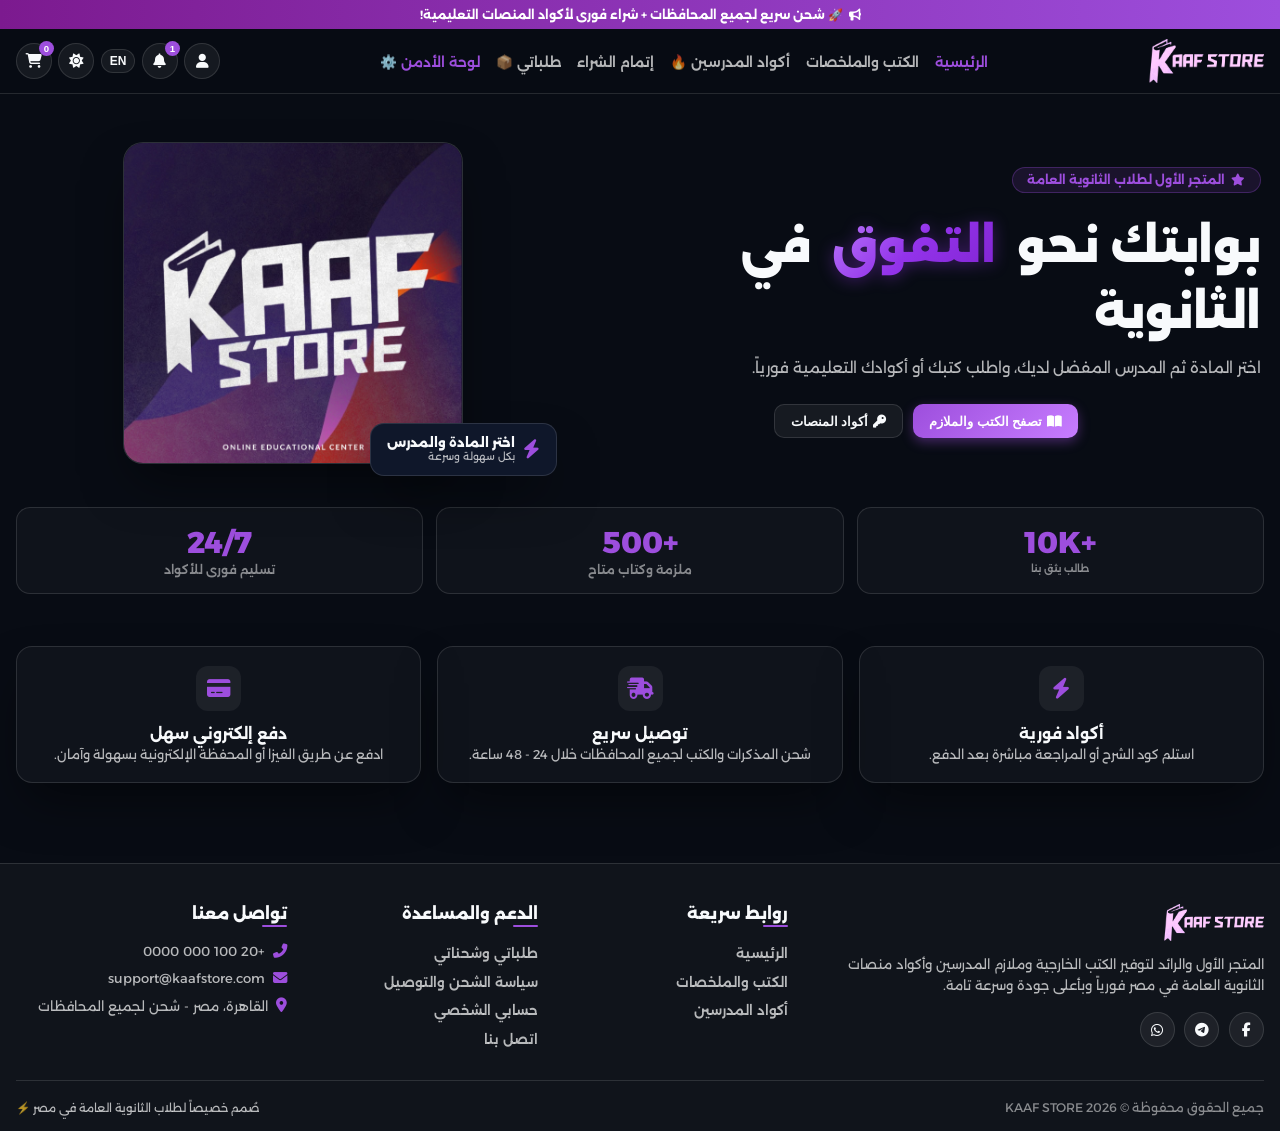
==== commit 0d99876d: "first commit" ====
--- a/index.html
+++ b/index.html
@@ -14,38 +14,41 @@
 
     <div class="toast-container" id="toastContainer"></div>
 
+   
     <div class="code-popup-overlay" id="codePopupOverlay">
         <div class="code-popup-card">
             <div class="code-popup-icon"><i class="fas fa-ticket-alt"></i></div>
-            <h3 id="popTitle" style="font-size: 1.3rem; font-weight: 800; margin-bottom: 0.5rem;">تم شراء الكود بنجاح!</h3>
-            <p id="popDesc" style="font-size: 0.9rem; color: var(--text-sub); line-height: 1.6;">إليك كود التفعيل الخاص بك، يمكنك نسخ واستخدامه فوراً داخل المنصة:</p>
-            <div class="code-box-display" id="popupCodeText">I-LEARN-984210</div>
-            <div style="display: flex; gap: 10px;">
-                <button onclick="copyGeneratedCode()" id="popCopyBtn" class="btn-submit-shipping btn-secondary" style="flex: 1;"><i class="fas fa-copy"></i> نسخ الكود</button>
-                <button onclick="closeCodePopup()" id="popOkBtn" class="btn-submit-shipping" style="flex: 1;"><i class="fas fa-check"></i> حسناً، فهمت</button>
+            <h3 id="popTitle" style="font-size: 1.1rem; font-weight: 800; margin-bottom: 0.3rem;">تم شراء الكود بنجاح!</h3>
+            <p id="popDesc" style="font-size: 0.8rem; color: var(--text-sub); line-height: 1.4;">إليك كود التفعيل الخاص بك، يمكنك نسخ واستخدامه فوراً داخل المنصة:</p>
+            <div class="code-box-display" id="popupCodeText">KAAF-984210</div>
+            <div style="display: flex; gap: 6px; flex-wrap: wrap;">
+                <button onclick="copyGeneratedCode()" id="popCopyBtn" class="btn-submit-shipping btn-secondary" style="flex: 1; min-width: 100px; font-size: 0.8rem;"><i class="fas fa-copy"></i> نسخ الكود</button>
+                <button onclick="closeCodePopup()" id="popOkBtn" class="btn-submit-shipping" style="flex: 1; min-width: 100px; font-size: 0.8rem;"><i class="fas fa-check"></i> فهمت</button>
             </div>
         </div>
     </div>
 
+    
     <div class="code-popup-overlay" id="logoutModalOverlay">
-        <div class="code-popup-card" style="max-width: 420px; text-align: right;" id="logoutCardBox">
-            <div class="code-popup-icon" style="margin: 0 0 1rem 0;"><i class="fas fa-sign-out-alt"></i></div>
-            <h3 id="logoutModalTitle" style="font-size: 1.25rem; font-weight: 800; margin-bottom: 0.5rem; color: var(--text-main);">تسجيل الخروج</h3>
-            <p id="logoutModalMessage" style="font-size: 0.95rem; color: var(--text-sub); line-height: 1.6; margin-bottom: 1.8rem;">هل ترغب في تسجيل الخروج من الحساب؟</p>
-            <div style="display: flex; gap: 10px;">
-                <button onclick="confirmLogout()" id="logoutYesBtn" class="btn-submit-shipping" style="flex: 1; background: #ef4444; box-shadow: 0 6px 18px rgba(239, 68, 68, 0.4);">نعم، خروج</button>
-                <button onclick="closeLogoutModal()" id="logoutCancelBtn" class="btn-submit-shipping btn-secondary" style="flex: 1;">إلغاء</button>
+        <div class="code-popup-card" style="max-width: 360px; text-align: right;" id="logoutCardBox">
+            <div class="code-popup-icon" style="margin: 0 0 0.8rem 0;"><i class="fas fa-sign-out-alt"></i></div>
+            <h3 id="logoutModalTitle" style="font-size: 1.05rem; font-weight: 800; margin-bottom: 0.3rem; color: var(--text-main);">تسجيل الخروج</h3>
+            <p id="logoutModalMessage" style="font-size: 0.85rem; color: var(--text-sub); line-height: 1.4; margin-bottom: 1.2rem;">هل ترغب في تسجيل الخروج من الحساب؟</p>
+            <div style="display: flex; gap: 6px;">
+                <button onclick="confirmLogout()" id="logoutYesBtn" class="btn-submit-shipping" style="flex: 1; background: #ef4444; font-size: 0.82rem;">نعم، خروج</button>
+                <button onclick="closeLogoutModal()" id="logoutCancelBtn" class="btn-submit-shipping btn-secondary" style="flex: 1; font-size: 0.82rem;">إلغاء</button>
             </div>
         </div>
     </div>
 
+   
     <div class="custom-modal-overlay" id="trackingModal">
-        <div class="custom-modal" style="max-width: 520px;">
+        <div class="custom-modal">
             <h3 id="trackModalHeader"><i class="fas fa-shipping-fast" style="color: #2563eb;"></i> تتبع الشحنة - <span id="trackModalOrderId">#1001</span></h3>
             
-            <div style="background: var(--bg-body); padding: 1rem; border-radius: 12px; margin-top: 1rem; border: 1px solid var(--glass-border);">
-                <div style="font-size: 0.85rem; color: var(--text-muted);"><span id="lblTrackAddr">عنوان الشحن:</span> <span id="trackModalAddress" style="color: var(--text-main); font-weight: 700;">-</span></div>
-                <div style="font-size: 0.85rem; color: var(--text-muted); margin-top: 4px;"><span id="lblTrackPay">طريقة الدفع:</span> <span id="trackModalPayment" style="color: #2563eb; font-weight: 700;">-</span></div>
+            <div style="background: var(--bg-body); padding: 0.8rem; border-radius: 10px; margin-top: 0.8rem; border: 1px solid var(--glass-border);">
+                <div style="font-size: 0.75rem; color: var(--text-muted);"><span id="lblTrackAddr">عنوان الشحن:</span> <span id="trackModalAddress" style="color: var(--text-main); font-weight: 700;">-</span></div>
+                <div style="font-size: 0.75rem; color: var(--text-muted); margin-top: 2px;"><span id="lblTrackPay">طريقة الدفع:</span> <span id="trackModalPayment" style="color: #2563eb; font-weight: 700;">-</span></div>
             </div>
 
             <div class="tracking-timeline" id="trackingTimelineContainer">
@@ -79,26 +82,29 @@
                 </div>
             </div>
 
-            <div class="custom-modal-actions" style="margin-top: 2rem;">
-                <button class="btn-submit-shipping" id="trackCloseBtn" onclick="closeTrackingModal()" style="padding: 0.5rem 1.5rem; font-size: 0.9rem;">إغلاق</button>
+            <div class="custom-modal-actions" style="margin-top: 1.2rem;">
+                <button class="btn-submit-shipping" id="trackCloseBtn" onclick="closeTrackingModal()" style="padding: 0.4rem 1rem; font-size: 0.8rem;">إغلاق</button>
             </div>
         </div>
     </div>
 
+   
     <div class="announcement-bar" id="topAnnouncementBar">
         <i class="fas fa-bullhorn"></i>
-        <span id="txt-announcement">🚀 شحن سريع لجميع المحافظات + شراء فورى لأكواد المنصات التعليمية! (يجب تسجيل الدخول لإتمام أي شراء)</span>
+        <span id="txt-announcement">🚀 شحن سريع لجميع المحافظات + شراء فورى لأكواد المنصات التعليمية!</span>
     </div>
 
+   
     <header class="header">
         <div class="header-content">
+            <button class="btn-icon menu-toggle-btn" onclick="toggleMobileMenu()" title="القائمة الرئيسية"><i class="fas fa-bars"></i></button>
+
             <div class="logo-3d" onclick="switchPage('homePage')">
-                <div class="logo-icon"><i class="fas fa-graduation-cap"></i></div>
-                <div class="logo-text">KAAF <span>STORE</span></div>
+                <img src="./IMG_9457.PNG" alt="KAAF STORE Logo" class="store-logo-img">
             </div>
 
             <nav>
-                <ul class="nav">
+                <ul class="nav-desktop">
                     <li><a onclick="switchPage('homePage')" id="nav-homePage" class="active">الرئيسية</a></li>
                     <li><a onclick="switchPage('booksPage')" id="nav-booksPage">الكتب والملخصات</a></li>
                     <li><a onclick="switchPage('teacherCodesPage')" id="nav-teacherCodesPage">أكواد المدرسين 🔥</a></li>
@@ -108,32 +114,53 @@
                 </ul>
             </nav>
 
-            <div class="header-actions" style="position: relative;">
-                <button class="btn-icon" onclick="openAuthModal()" title="تسجيل الدخول / الحساب" id="authBtnIcon"><i class="fas fa-user"></i></button>
+            <div class="header-actions">
+                <button class="btn-icon" onclick="openAuthModal()" title="حسابي" id="authBtnIcon"><i class="fas fa-user"></i></button>
                 
                 <div style="position: relative;">
-                    <button class="btn-icon" onclick="toggleNotifDropdown()" title="الإشعارات والتنبيهات"><i class="fas fa-bell"></i><span class="notif-count" id="notifCountBadge">1</span></button>
+                    <button class="btn-icon" onclick="toggleNotifDropdown(event)" title="الإشعارات"><i class="fas fa-bell"></i><span class="notif-count" id="notifCountBadge">1</span></button>
                     <div class="notif-dropdown" id="notifDropdownMenu">
-                        <div style="font-weight: 800; font-size: 0.9rem; margin-bottom: 0.8rem; border-bottom: 1px solid var(--glass-border); padding-bottom: 0.5rem; display: flex; justify-content: space-between; align-items: center;">
-                            <span>الإشعارات والتنبيهات</span>
-                            <span style="font-size: 0.75rem; color: var(--accent); cursor: pointer;" onclick="clearNotifications()">حذف الكل</span>
-                        </div>
-                        <div id="notifListContainer" style="max-height: 220px; overflow-y: auto; display: flex; flex-direction: column; gap: 8px;">
+                        <div class="notif-header-box">
+                            <span id="notifBoxTitle">الإشعارات والتنبيهات</span>
+                            <span style="font-size: 0.7rem; color: var(--accent); cursor: pointer;" onclick="clearNotifications()" id="notifClearBtn">حذف الكل</span>
+                        </div>
+                        <div id="notifListContainer" style="max-height: 180px; overflow-y: auto; display: flex; flex-direction: column; gap: 4px;">
                             <div class="notif-item">
-                                <i class="fas fa-info-circle"></i>
-                                <div>مرحباً بك في متجر كاف ستور! تصفح أفضل الكتب والأكواد التعليمية.</div>
+                                <i class="fas fa-bell"></i>
+                                <div class="notif-item-content" id="notifWelcomeText">مرحباً بك في متجر كاف ستور! تصفح أفضل الكتب والأكواد التعليمية.</div>
                             </div>
                         </div>
                     </div>
                 </div>
 
                 <button class="btn-lang" onclick="toggleLanguage()" id="langBtn">EN</button>
-                <button class="btn-icon" onclick="toggleTheme()"><i class="fas fa-sun" id="themeIcon"></i></button>
-                <button class="btn-icon" onclick="toggleCart()"><i class="fas fa-shopping-cart"></i><span class="cart-count" id="cartCount">0</span></button>
+                <button class="btn-icon" onclick="toggleTheme()" title="المظهر"><i class="fas fa-sun" id="themeIcon"></i></button>
+                <button class="btn-icon" onclick="toggleCart()" title="السلة"><i class="fas fa-shopping-cart"></i><span class="cart-count" id="cartCount">0</span></button>
             </div>
         </div>
     </header>
 
+
+    <div class="mobile-menu-overlay" id="mobileMenuOverlay" onclick="toggleMobileMenu()">
+        <div class="mobile-menu-drawer" onclick="event.stopPropagation()">
+            <div style="display: flex; justify-content: space-between; align-items: center; border-bottom: 1px solid var(--glass-border); padding-bottom: 0.7rem;">
+                <div class="logo-3d" onclick="toggleMobileMenu(); switchPage('homePage')">
+                    <img src="./IMG_9457.PNG" alt="KAAF STORE Logo" class="store-logo-img" style="height: 35px;">
+                </div>
+                <button onclick="toggleMobileMenu()" class="btn-icon" style="width: 30px; height: 30px;"><i class="fas fa-times"></i></button>
+            </div>
+            <ul class="mobile-menu-links">
+                <li><a onclick="toggleMobileMenu(); switchPage('homePage')" id="mob-nav-home"><i class="fas fa-home"></i> الرئيسية</a></li>
+                <li><a onclick="toggleMobileMenu(); switchPage('booksPage')" id="mob-nav-books"><i class="fas fa-book"></i> الكتب والملخصات</a></li>
+                <li><a onclick="toggleMobileMenu(); switchPage('teacherCodesPage')" id="mob-nav-codes"><i class="fas fa-key"></i> أكواد المدرسين 🔥</a></li>
+                <li><a onclick="toggleMobileMenu(); switchPage('shippingPage')" id="mob-nav-shipping"><i class="fas fa-credit-card"></i> إتمام الشراء</a></li>
+                <li><a onclick="toggleMobileMenu(); switchPage('myOrdersPage')" id="mob-nav-orders"><i class="fas fa-box"></i> طلباتي 📦</a></li>
+                <li><a onclick="toggleMobileMenu(); switchPage('adminPage')" id="mob-nav-admin" style="color: var(--accent);"><i class="fas fa-cog"></i> لوحة الأدمن ⚙️</a></li>
+            </ul>
+        </div>
+    </div>
+
+    
     <main class="page" id="authPage">
         <section class="section">
             <div class="auth-container checkout-card">
@@ -151,7 +178,7 @@
                         <i class="fas fa-lock input-icon"></i>
                         <input type="password" id="loginPassword" required placeholder="كلمة المرور">
                     </div>
-                    <button type="submit" id="btnLoginSubmit" class="btn-pay-blue" style="width: 100%; margin-top: 1rem;">
+                    <button type="submit" id="btnLoginSubmit" class="btn-pay-blue" style="width: 100%; margin-top: 0.6rem;">
                         <i class="fas fa-sign-in-alt"></i> دخول للمنصة
                     </button>
                 </form>
@@ -166,10 +193,57 @@
                         <input type="email" id="signupEmail" required placeholder="البريد الإلكتروني">
                     </div>
                     <div class="input-icon-group">
+                        <i class="fas fa-phone input-icon"></i>
+                        <input type="tel" id="signupPhone" required placeholder="رقم الهاتف أو الواتساب">
+                    </div>
+                    <div class="input-icon-group">
+                        <i class="fas fa-graduation-cap input-icon"></i>
+                        <select id="signupGrade" required style="width:100%; padding:0.7rem 2.4rem 0.7rem 0.8rem; border-radius:10px; border:1px solid var(--glass-border); background:var(--bg-body); color:var(--text-main); font-family:inherit; font-size:0.85rem;">
+                            <option value="" disabled selected>اختر الصف الدراسي / الشعبة</option>
+                            <option value="thanaweya_3_science">ثانوية عامة (علمي علوم)</option>
+                            <option value="thanaweya_3_math">ثانوية عامة (علمي رياضة)</option>
+                            <option value="thanaweya_3_arts">ثانوية عامة (أدبي)</option>
+                            <option value="thanaweya_1_2">أولى أو ثانية ثانوى</option>
+                        </select>
+                    </div>
+                    <div class="input-icon-group">
+                        <i class="fas fa-city input-icon"></i>
+                        <select id="signupGov" required style="width:100%; padding:0.7rem 2.4rem 0.7rem 0.8rem; border-radius:10px; border:1px solid var(--glass-border); background:var(--bg-body); color:var(--text-main); font-family:inherit; font-size:0.85rem;">
+                            <option value="" disabled selected>اختر المحافظة</option>
+                            <option value="Cairo">القاهرة</option>
+                            <option value="Giza">الجيزة</option>
+                            <option value="Alexandria">الإسكندرية</option>
+                            <option value="Dakahlia">الدقهلية</option>
+                            <option value="Sharqia">الشرقية</option>
+                            <option value="Gharbiya">الغربية</option>
+                            <option value="Menoufia">المنوفية</option>
+                            <option value="Qalyubia">القليوبية</option>
+                            <option value="Beheira">البحيرة</option>
+                            <option value="KafrElSheikh">كفر الشيخ</option>
+                            <option value="Damietta">دمياط</option>
+                            <option value="PortSaid">بورسعيد</option>
+                            <option value="Ismailia">الإسماعيلية</option>
+                            <option value="Suez">السويس</option>
+                            <option value="Fayoum">الفيوم</option>
+                            <option value="BeniSuef">بني سويف</option>
+                            <option value="Minya">المنيا</option>
+                            <option value="Assiut">أسيوط</option>
+                            <option value="Sohag">سوهاج</option>
+                            <option value="Qena">قنا</option>
+                            <option value="Aswan">أسوان</option>
+                            <option value="Luxor">الأقصر</option>
+                            <option value="RedSea">البحر الأحمر</option>
+                            <option value="NewValley">الوادي الجديد</option>
+                            <option value="Matrouh">مطروح</option>
+                            <option value="NorthSinai">شمال سيناء</option>
+                            <option value="SouthSinai">جنوب سيناء</option>
+                        </select>
+                    </div>
+                    <div class="input-icon-group">
                         <i class="fas fa-lock input-icon"></i>
                         <input type="password" id="signupPassword" required placeholder="كلمة المرور">
                     </div>
-                    <button type="submit" id="btnSignupSubmit" class="btn-pay-blue" style="width: 100%; margin-top: 1rem;">
+                    <button type="submit" id="btnSignupSubmit" class="btn-pay-blue" style="width: 100%; margin-top: 0.6rem;">
                         <i class="fas fa-user-plus"></i> إنشاء الحساب فوراً
                     </button>
                 </form>
@@ -177,6 +251,7 @@
         </section>
     </main>
 
+    
     <main class="page active" id="homePage">
         <section class="hero-section">
             <div class="hero-content">
@@ -186,18 +261,18 @@
                 </div>
                 
                 <h1 class="hero-title" id="home-title">
-                    بوابتك لنحو <span class="highlight-word" id="highlighted-word">التفوق</span> في الثانوية
+                    بوابتك نحو <span class="highlight-word" id="highlighted-word">التفوق</span> في الثانوية
                 </h1>
                 
                 <p class="hero-subtitle" id="home-subtitle">
                     اختر المادة ثم المدرس المفضل لديك، واطلب كتبك أو أكوادك التعليمية فورياً.
                 </p>
 
-                <div style="display: flex; gap: 1rem; flex-wrap: wrap;">
-                    <button onclick="switchPage('booksPage')" class="btn-submit-shipping">
+                <div style="display: flex; gap: 0.6rem; flex-wrap: wrap; justify-content: center;" class="hero-btns-row">
+                    <button onclick="switchPage('booksPage')" class="btn-submit-shipping" style="font-size: 0.82rem;">
                         <i class="fas fa-book-open"></i> <span id="txt-browse-btn">تصفح الكتب والملازم</span>
                     </button>
-                    <button onclick="switchPage('teacherCodesPage')" class="btn-submit-shipping btn-secondary">
+                    <button onclick="switchPage('teacherCodesPage')" class="btn-submit-shipping btn-secondary" style="font-size: 0.82rem;">
                         <i class="fas fa-key"></i> <span id="txt-codes-btn">أكواد المنصات</span>
                     </button>
                 </div>
@@ -208,10 +283,10 @@
                     <img src="./Screenshot 2026-08-04 015947.png" alt="Book Preview">
                 </div>
                 <div class="floating-badge">
-                    <i class="fas fa-bolt" style="font-size: 1.8rem; color: var(--accent);"></i>
+                    <i class="fas fa-bolt" style="font-size: 1.2rem; color: var(--accent);"></i>
                     <div>
-                        <div style="font-weight: 800; font-size: 0.9rem;" id="float-title">اختر المادة والمدرس</div>
-                        <div style="font-size: 0.75rem; color: var(--text-sub);" id="float-subtitle">بكل سهولة وسرعة</div>
+                        <div style="font-weight: 800; font-size: 0.78rem;" id="float-title">اختر المادة والمدرس</div>
+                        <div style="font-size: 0.65rem; color: var(--text-sub);" id="float-subtitle">بكل سهولة وسرعة</div>
                     </div>
                 </div>
             </div>
@@ -219,40 +294,41 @@
 
         <div class="stats-bar">
             <div class="stat-item">
-                <div class="stat-number">+10,000</div>
-                <div class="stat-label" id="statLbl1">طالب يثق بنا</div>
+                <div class="stat-number" style="font-size: 30px;">+10K</div>
+                <div class="stat-label" id="statLbl1" style="font-size: 10px;" >طالب يثق بنا</div>
             </div>
             <div class="stat-item">
-                <div class="stat-number">+500</div>
+                <div class="stat-number" style="font-size: 30px;">+500</div>
                 <div class="stat-label" id="statLbl2">ملزمة وكتاب متاح</div>
             </div>
             <div class="stat-item">
-                <div class="stat-number">24/7</div>
+                <div class="stat-number" style="font-size: 30px;">24/7</div>
                 <div class="stat-label" id="statLbl3">تسليم فورى للأكواد</div>
             </div>
         </div>
 
-        <section class="section" style="padding-top: 1rem;">
+        <section class="section" style="padding-top: 0.2rem;">
             <div class="features-grid">
                 <div class="feature-card">
                     <div class="feature-icon"><i class="fas fa-bolt"></i></div>
-                    <h3 id="feat1Title">أكواد فورية</h3>
-                    <p id="feat1Desc" style="color: var(--text-sub); font-size: 0.9rem;">استلم كود الشرح أو المراجعة مباشرة بعد الدفع.</p>
+                    <h3 id="feat1Title" style="font-size: 0.95rem; margin-bottom: 0.3rem;">أكواد فورية</h3>
+                    <p id="feat1Desc" style="color: var(--text-sub); font-size: 0.8rem;">استلم كود الشرح أو المراجعة مباشرة بعد الدفع.</p>
                 </div>
                 <div class="feature-card">
                     <div class="feature-icon"><i class="fas fa-shipping-fast"></i></div>
-                    <h3 id="feat2Title" style="margin-bottom: 0.5rem;">توصيل سريع</h3>
-                    <p id="feat2Desc" style="color: var(--text-sub); font-size: 0.9rem;">شحن المذكرات والكتب لجميع المحافظات خلال 24 - 48 ساعة.</p>
+                    <h3 id="feat2Title" style="font-size: 0.95rem; margin-bottom: 0.3rem;">توصيل سريع</h3>
+                    <p id="feat2Desc" style="color: var(--text-sub); font-size: 0.8rem;">شحن المذكرات والكتب لجميع المحافظات خلال 24 - 48 ساعة.</p>
                 </div>
                 <div class="feature-card">
                     <div class="feature-icon"><i class="fas fa-credit-card"></i></div>
-                    <h3 id="feat3Title" style="margin-bottom: 0.5rem;">دفع إلكتروني سهل</h3>
-                    <p id="feat3Desc" style="color: var(--text-sub); font-size: 0.9rem;">ادفع عن طريق الفيزا أو المحفظة الإلكترونية بسهولة وآمان.</p>
+                    <h3 id="feat3Title" style="font-size: 0.95rem; margin-bottom: 0.3rem;">دفع إلكتروني سهل</h3>
+                    <p id="feat3Desc" style="color: var(--text-sub); font-size: 0.8rem;">ادفع عن طريق الفيزا أو المحفظة الإلكترونية بسهولة وآمان.</p>
                 </div>
             </div>
         </section>
     </main>
 
+   
     <main class="page" id="booksPage">
         <section class="section">
             <div class="section-header">
@@ -262,25 +338,31 @@
 
             <div id="bookSubjectsSection">
                 <div class="filter-container">
-                    <button class="filter-btn active" onclick="selectBookSubject('physics', this)"><i class="fas fa-atom"></i> <span id="subPhys">الفيزياء</span></button>
-                    <button class="filter-btn" onclick="selectBookSubject('math', this)"><i class="fas fa-square-root-alt"></i> <span id="subMath">الرياضيات</span></button>
-                    <button class="filter-btn" onclick="selectBookSubject('chemistry', this)"><i class="fas fa-flask"></i> <span id="subChem">الكيمياء</span></button>
+                    <button class="filter-btn active" onclick="selectBookSubject('arabic', this)"><i class="fas fa-book"></i> <span id="catAr">عربي</span></button>
+                    <button class="filter-btn" onclick="selectBookSubject('chemistry', this)"><i class="fas fa-flask"></i> <span id="catChem">كيمياء</span></button>
+                    <button class="filter-btn" onclick="selectBookSubject('english', this)"><i class="fas fa-language"></i> <span id="catEng">انجليش</span></button>
+                    <button class="filter-btn" onclick="selectBookSubject('history', this)"><i class="fas fa-landmark"></i> <span id="catHist">تاريخ</span></button>
+                    <button class="filter-btn" onclick="selectBookSubject('math', this)"><i class="fas fa-square-root-alt"></i> <span id="catMath">ماث / رياضيات</span></button>
+                    <button class="filter-btn" onclick="selectBookSubject('physics', this)"><i class="fas fa-atom"></i> <span id="catPhys">فيزياء</span></button>
+                    <button class="filter-btn" onclick="selectBookSubject('programming', this)"><i class="fas fa-code"></i> <span id="catProg">برمجه</span></button>
+                    <button class="filter-btn" onclick="selectBookSubject('biology', this)"><i class="fas fa-dna"></i> <span id="catBio">بايو / أحياء</span></button>
                 </div>
                 <div id="bookTeachersContainer" class="teachers-grid"></div>
             </div>
 
             <div id="bookProductsSection" style="display: none;">
-                <button onclick="backToBookSubjects()" id="backBooksBtn" class="btn-submit-shipping btn-secondary" style="margin-bottom: 2rem;">
+                <button onclick="backToBookSubjects()" id="backBooksBtn" class="btn-submit-shipping btn-secondary" style="margin-bottom: 1.2rem; font-size: 0.8rem;">
                     <i class="fas fa-arrow-right"></i> الرجوع لاختيار المواد والمدرسين
                 </button>
-                <div class="section-header" style="margin-bottom: 1.5rem;">
-                    <h3 id="selectedBookTeacherTitle" style="font-size: 1.6rem; color: var(--accent);">كتب وملازم المدرس</h3>
+                <div class="section-header" style="margin-bottom: 1rem;">
+                    <h3 id="selectedBookTeacherTitle" style="font-size: 1.2rem; color: var(--accent);">كتب وملازم المدرس</h3>
                 </div>
                 <div class="books-grid" id="teacherBooksGrid"></div>
             </div>
         </section>
     </main>
 
+   
     <main class="page" id="teacherCodesPage">
         <section class="section">
             <div class="section-header">
@@ -290,25 +372,31 @@
 
             <div id="codeSubjectsSection">
                 <div class="filter-container">
-                    <button class="filter-btn active" onclick="selectCodeSubject('physics', this)"><i class="fas fa-atom"></i> <span id="codeSubPhys">الفيزياء</span></button>
-                    <button class="filter-btn" onclick="selectCodeSubject('math', this)"><i class="fas fa-square-root-alt"></i> <span id="codeSubMath">الرياضيات</span></button>
-                    <button class="filter-btn" onclick="selectCodeSubject('chemistry', this)"><i class="fas fa-flask"></i> <span id="codeSubChem">الكيمياء</span></button>
+                    <button class="filter-btn active" onclick="selectCodeSubject('arabic', this)"><i class="fas fa-book"></i> <span id="codeCatAr">عربي</span></button>
+                    <button class="filter-btn" onclick="selectCodeSubject('chemistry', this)"><i class="fas fa-flask"></i> <span id="codeCatChem">كيمياء</span></button>
+                    <button class="filter-btn" onclick="selectCodeSubject('english', this)"><i class="fas fa-language"></i> <span id="codeCatEng">انجليش</span></button>
+                    <button class="filter-btn" onclick="selectCodeSubject('history', this)"><i class="fas fa-landmark"></i> <span id="codeCatHist">تاريخ</span></button>
+                    <button class="filter-btn" onclick="selectCodeSubject('math', this)"><i class="fas fa-square-root-alt"></i> <span id="codeCatMath">ماث / رياضيات</span></button>
+                    <button class="filter-btn" onclick="selectCodeSubject('physics', this)"><i class="fas fa-atom"></i> <span id="codeCatPhys">فيزياء</span></button>
+                    <button class="filter-btn" onclick="selectCodeSubject('programming', this)"><i class="fas fa-code"></i> <span id="codeCatProg">برمجه</span></button>
+                    <button class="filter-btn" onclick="selectCodeSubject('biology', this)"><i class="fas fa-dna"></i> <span id="codeCatBio">بايو / أحياء</span></button>
                 </div>
                 <div id="codeTeachersContainer" class="teachers-grid"></div>
             </div>
 
             <div id="codeProductsSection" style="display: none;">
-                <button onclick="backToCodeSubjects()" id="backCodesBtn" class="btn-submit-shipping btn-secondary" style="margin-bottom: 2rem;">
+                <button onclick="backToCodeSubjects()" id="backCodesBtn" class="btn-submit-shipping btn-secondary" style="margin-bottom: 1.2rem; font-size: 0.8rem;">
                     <i class="fas fa-arrow-right"></i> الرجوع لاختيار المواد والمدرسين
                 </button>
-                <div class="section-header" style="margin-bottom: 1.5rem;">
-                    <h3 id="selectedCodeTeacherTitle" style="font-size: 1.6rem; color: var(--accent);">أكواد ومحاضرات المدرس</h3>
+                <div class="section-header" style="margin-bottom: 1rem;">
+                    <h3 id="selectedCodeTeacherTitle" style="font-size: 1.2rem; color: var(--accent);">أكواد ومحاضرات المدرس</h3>
                 </div>
                 <div class="codes-grid" id="teacherCodesGrid"></div>
             </div>
         </section>
     </main>
 
+   
     <main class="page" id="codeCheckoutPage">
         <section class="section">
             <div class="section-header">
@@ -316,15 +404,15 @@
                 <p id="codeCheckSub" class="section-subtitle">ادفع فوراً واستلم الكود مباشرة في منتصف الشاشة بدون انتظار</p>
             </div>
 
-            <div style="max-width: 600px; margin: 0 auto;">
+            <div style="max-width: 500px; margin: 0 auto;">
                 <div class="checkout-card">
-                    <h3 id="codeCheckDetailsTitle" style="font-size:1.15rem; margin-bottom:1rem; color: var(--accent); display:flex; align-items:center; gap:8px;">
+                    <h3 id="codeCheckDetailsTitle" style="font-size:1rem; margin-bottom:0.8rem; color: var(--accent); display:flex; align-items:center; gap:6px;">
                         <i class="fas fa-ticket-alt"></i> تفاصيل الكود المطلوب
                     </h3>
-                    <div id="checkoutCodeDetails" style="background: var(--bg-body); padding: 1rem; border-radius: 12px; border: 1px solid var(--glass-border); margin-bottom: 1.5rem;">
-                    </div>
-
-                    <h3 id="codePayMethodTitle" style="font-size:1.1rem; margin-bottom:0.8rem;">اختر طريقة الدفع الفوري:</h3>
+                    <div id="checkoutCodeDetails" style="background: var(--bg-body); padding: 0.8rem; border-radius: 10px; border: 1px solid var(--glass-border); margin-bottom: 1rem;">
+                    </div>
+
+                    <h3 id="codePayMethodTitle" style="font-size:0.95rem; margin-bottom:0.6rem;">اختر طريقة الدفع الفوري:</h3>
                     
                     <div class="payment-options-list">
                         <div class="payment-radio-card active" onclick="selectCodePaymentMethod('visa', this)">
@@ -335,9 +423,8 @@
                                     <div class="payment-subtitle-sub" id="subVisa">بطاقة ائتمانية / دفع آمن عبر Paymob</div>
                                 </div>
                             </div>
-                            <div class="payment-badge-logo" style="display: flex; gap: 8px; align-items: center;">
-                                <i class="fas fa-credit-card"></i> 
-                                <span style="font-size: 0.8rem; background: #2563eb; color: white; padding: 2px 8px; border-radius: 6px; font-weight: 700;">Paymob</span>
+                            <div class="payment-badge-logo">
+                                <span style="font-size: 0.7rem; background: #2563eb; color: white; padding: 2px 5px; border-radius: 4px;">Paymob</span>
                             </div>
                         </div>
 
@@ -346,15 +433,15 @@
                                 <div class="custom-radio"></div>
                                 <div>
                                     <div class="payment-title-main">Mobile Wallet</div>
-                                    <div class="payment-subtitle-sub" id="subWallet">محفظة إلكترونية (فودافون كاش، أورنج، إلخ)</div>
+                                    <div class="payment-subtitle-sub" id="subWallet">محفظة إلكترونية</div>
                                 </div>
                             </div>
-                            <div class="payment-badge-logo" style="color:#e60000;"><i class="fas fa-wallet"></i> Wallet</div>
-                        </div>
-                    </div>
-
-                    <div id="codeVisaFieldsSection" style="margin-top: 1.2rem; background: var(--bg-body); padding: 1.2rem; border-radius: 12px; border: 1px solid var(--glass-border);">
-                        <h4 id="codeVisaTitle" style="font-size: 0.95rem; margin-bottom: 1rem; color: var(--accent); display:flex; align-items:center; gap:8px;">
+                            <div class="payment-badge-logo" style="color:#e60000;"><i class="fas fa-wallet"></i></div>
+                        </div>
+                    </div>
+
+                    <div id="codeVisaFieldsSection" style="margin-top: 0.8rem; background: var(--bg-body); padding: 0.9rem; border-radius: 10px; border: 1px solid var(--glass-border);">
+                        <h4 id="codeVisaTitle" style="font-size: 0.85rem; margin-bottom: 0.7rem; color: var(--accent); display:flex; align-items:center; gap:5px;">
                             <i class="fas fa-credit-card"></i> إدخال بيانات الكارت
                         </h4>
                         <div class="input-icon-group">
@@ -365,33 +452,33 @@
                             <i class="fas fa-credit-card input-icon"></i>
                             <input type="text" id="cNum" maxlength="19" placeholder="رقم الكارت (16 رقم)">
                         </div>
-                        <div style="display: grid; grid-template-columns: 1fr 1fr; gap: 10px;">
-                            <div class="input-icon-group">
+                        <div style="display: grid; grid-template-columns: 1fr 1fr; gap: 6px;">
+                            <div class="input-icon-group" style="margin-bottom:0;">
                                 <i class="fas fa-calendar-alt input-icon"></i>
                                 <input type="text" maxlength="5" placeholder="MM/YY">
                             </div>
-                            <div class="input-icon-group">
+                            <div class="input-icon-group" style="margin-bottom:0;">
                                 <i class="fas fa-lock input-icon"></i>
                                 <input type="password" maxlength="4" placeholder="CVV">
                             </div>
                         </div>
                     </div>
 
-                    <div id="codeWalletFieldsSection" style="display: none; margin-top: 1.2rem; background: var(--bg-body); padding: 1.2rem; border-radius: 12px; border: 1px solid var(--glass-border);">
-                        <h4 id="codeWalletTitle" style="font-size: 0.95rem; margin-bottom: 1rem; color: #2563eb; display:flex; align-items:center; gap:8px;">
+                    <div id="codeWalletFieldsSection" style="display: none; margin-top: 0.8rem; background: var(--bg-body); padding: 0.9rem; border-radius: 10px; border: 1px solid var(--glass-border);">
+                        <h4 id="codeWalletTitle" style="font-size: 0.85rem; margin-bottom: 0.7rem; color: #2563eb; display:flex; align-items:center; gap:5px;">
                             <i class="fas fa-mobile-alt"></i> إدخال بيانات المحفظة
                         </h4>
                         <div class="input-icon-group">
                             <i class="fas fa-phone input-icon"></i>
                             <input type="tel" id="cPhone" placeholder="رقم المحفظة">
                         </div>
-                        <div class="input-icon-group">
+                        <div class="input-icon-group" style="margin-bottom:0;">
                             <i class="fas fa-key input-icon"></i>
                             <input type="password" id="cPin" placeholder="كلمة مرور المحفظة / PIN">
                         </div>
                     </div>
 
-                    <button onclick="confirmInstantCodePurchase()" id="btnInstantPay" class="btn-pay-blue" style="width: 100%; margin-top: 1.5rem;">
+                    <button onclick="confirmInstantCodePurchase()" id="btnInstantPay" class="btn-pay-blue" style="width: 100%; margin-top: 1rem;">
                         <i class="fas fa-bolt"></i> إتمام الدفع واستلام الكود فوراً
                     </button>
                 </div>
@@ -399,8 +486,9 @@
         </section>
     </main>
 
+    
     <main class="page" id="shippingPage">
-        <section class="section" style="padding-top: 2rem;">
+        <section class="section" style="padding-top: 1rem;">
             <div class="checkout-stepper">
                 <div class="step-item">
                     <div class="step-number"><i class="fas fa-check"></i></div>
@@ -441,7 +529,7 @@
                             <i class="fas fa-phone input-icon"></i>
                             <input type="tel" id="shipPhone" required placeholder="Phone Number | رقم الهاتف">
                         </div>
-                        <div class="input-icon-group">
+                        <div class="input-icon-group" style="margin-bottom: 0;">
                             <i class="fas fa-envelope input-icon"></i>
                             <input type="email" id="shipEmail" placeholder="Email Address | البريد الإلكتروني">
                         </div>
@@ -464,7 +552,7 @@
                                 <option value="Upper">الصعيد والقناة - Upper Egypt (65 EGP)</option>
                             </select>
                         </div>
-                        <div class="input-icon-group">
+                        <div class="input-icon-group" style="margin-bottom: 0;">
                             <i class="fas fa-home input-icon"></i>
                             <input type="text" id="shipAddress" required placeholder="Address | العنوان بالتفصيل">
                         </div>
@@ -486,9 +574,8 @@
                                         <div class="payment-subtitle-sub" id="chkSubVisa">بطاقة ائتمانية / دفع آمن عبر Paymob</div>
                                     </div>
                                 </div>
-                                <div class="payment-badge-logo" style="display: flex; gap: 8px; align-items: center;">
-                                    <i class="fas fa-credit-card"></i> 
-                                    <span style="font-size: 0.8rem; background: #2563eb; color: white; padding: 2px 8px; border-radius: 6px; font-weight: 700;">Paymob</span>
+                                <div class="payment-badge-logo">
+                                    <span style="font-size: 0.7rem; background: #2563eb; color: white; padding: 2px 5px; border-radius: 4px;">Paymob</span>
                                 </div>
                             </div>
 
@@ -500,12 +587,12 @@
                                         <div class="payment-subtitle-sub" id="chkSubWallet">محفظة إلكترونية</div>
                                     </div>
                                 </div>
-                                <div class="payment-badge-logo" style="color:#e60000;"><i class="fas fa-wallet"></i> Wallet</div>
-                            </div>
-                        </div>
-
-                        <div id="visaFieldsSection" style="margin-top: 1.2rem; background: var(--bg-body); padding: 1.2rem; border-radius: 12px; border: 1px solid var(--glass-border);">
-                            <h4 id="chkVisaTitle" style="font-size: 0.95rem; margin-bottom: 1rem; color: var(--accent); display:flex; align-items:center; gap:8px;">
+                                <div class="payment-badge-logo" style="color:#e60000;"><i class="fas fa-wallet"></i></div>
+                            </div>
+                        </div>
+
+                        <div id="visaFieldsSection" style="margin-top: 0.8rem; background: var(--bg-body); padding: 0.9rem; border-radius: 10px; border: 1px solid var(--glass-border);">
+                            <h4 id="chkVisaTitle" style="font-size: 0.85rem; margin-bottom: 0.7rem; color: var(--accent); display:flex; align-items:center; gap:5px;">
                                 <i class="fas fa-credit-card"></i> إدخال بيانات الكارت
                             </h4>
                             <div class="input-icon-group">
@@ -516,33 +603,33 @@
                                 <i class="fas fa-credit-card input-icon"></i>
                                 <input type="text" maxlength="19" placeholder="رقم الكارت (16 رقم)">
                             </div>
-                            <div style="display: grid; grid-template-columns: 1fr 1fr; gap: 10px;">
-                                <div class="input-icon-group">
+                            <div style="display: grid; grid-template-columns: 1fr 1fr; gap: 6px;">
+                                <div class="input-icon-group" style="margin-bottom:0;">
                                     <i class="fas fa-calendar-alt input-icon"></i>
                                     <input type="text" maxlength="5" placeholder="MM/YY">
                                 </div>
-                                <div class="input-icon-group">
+                                <div class="input-icon-group" style="margin-bottom:0;">
                                     <i class="fas fa-lock input-icon"></i>
                                     <input type="password" maxlength="4" placeholder="CVV">
                                 </div>
                             </div>
                         </div>
 
-                        <div id="walletFieldsSection" style="display: none; margin-top: 1.2rem; background: var(--bg-body); padding: 1.2rem; border-radius: 12px; border: 1px solid var(--glass-border);">
-                            <h4 id="chkWalletTitle" style="font-size: 0.95rem; margin-bottom: 1rem; color: #2563eb; display:flex; align-items:center; gap:8px;">
+                        <div id="walletFieldsSection" style="display: none; margin-top: 0.8rem; background: var(--bg-body); padding: 0.9rem; border-radius: 10px; border: 1px solid var(--glass-border);">
+                            <h4 id="chkWalletTitle" style="font-size: 0.85rem; margin-bottom: 0.7rem; color: #2563eb; display:flex; align-items:center; gap:5px;">
                                 <i class="fas fa-mobile-alt"></i> إدخال بيانات المحفظة
                             </h4>
                             <div class="input-icon-group">
                                 <i class="fas fa-phone input-icon"></i>
                                 <input type="tel" placeholder="رقم المحفظة">
                             </div>
-                            <div class="input-icon-group">
+                            <div class="input-icon-group" style="margin-bottom:0;">
                                 <i class="fas fa-key input-icon"></i>
                                 <input type="password" placeholder="كلمة مرور المحفظة / PIN">
                             </div>
                         </div>
 
-                        <button type="submit" class="btn-pay-blue" style="margin-top: 1.5rem;">
+                        <button type="submit" class="btn-pay-blue" style="margin-top: 1rem;">
                             <i class="fas fa-lock"></i> <span id="btnPayText">Pay 0 EGP</span>
                         </button>
                     </div>
@@ -573,6 +660,7 @@
         </section>
     </main>
 
+    
     <main class="page" id="myOrdersPage">
         <section class="section">
             <div class="section-header">
@@ -583,9 +671,10 @@
         </section>
     </main>
 
+   
     <main class="page" id="adminPage">
         <div class="admin-container">
-            <div class="section-header" style="margin-bottom: 1.5rem;">
+            <div class="section-header" style="margin-bottom: 1rem;">
                 <h2 class="section-title" id="adminTitle">لوحة تحكم الأدمن</h2>
                 <p class="section-subtitle" id="adminSub">إدارة المنتجات، أكواد المدرسين، ومستخدمي النظام بالكامل</p>
             </div>
@@ -594,36 +683,36 @@
                 <div class="admin-stat-card">
                     <div class="admin-stat-icon"><i class="fas fa-users"></i></div>
                     <div>
-                        <div style="font-size: 1.5rem; font-weight: 800;" id="statTotalUsers">4</div>
-                        <div style="font-size: 0.8rem; color: var(--text-muted);" id="adminStat1">إجمالي المستخدمين</div>
+                        <div style="font-size: 1.2rem; font-weight: 800;" id="statTotalUsers">4</div>
+                        <div style="font-size: 0.7rem; color: var(--text-muted);" id="adminStat1">إجمالي المستخدمين</div>
                     </div>
                 </div>
                 <div class="admin-stat-card">
                     <div class="admin-stat-icon"><i class="fas fa-book"></i></div>
                     <div>
-                        <div style="font-size: 1.5rem; font-weight: 800;" id="statTotalBooks">3</div>
-                        <div style="font-size: 0.8rem; color: var(--text-muted);" id="adminStat2">إجمالي الكتب</div>
+                        <div style="font-size: 1.2rem; font-weight: 800;" id="statTotalBooks">3</div>
+                        <div style="font-size: 0.7rem; color: var(--text-muted);" id="adminStat2">إجمالي الكتب</div>
                     </div>
                 </div>
                 <div class="admin-stat-card">
                     <div class="admin-stat-icon"><i class="fas fa-key"></i></div>
                     <div>
-                        <div style="font-size: 1.5rem; font-weight: 800;" id="statTotalCodes">3</div>
-                        <div style="font-size: 0.8rem; color: var(--text-muted);" id="adminStat3">الأكواد المتاحة</div>
+                        <div style="font-size: 1.2rem; font-weight: 800;" id="statTotalCodes">3</div>
+                        <div style="font-size: 0.7rem; color: var(--text-muted);" id="adminStat3">الأكواد المتاحة</div>
                     </div>
                 </div>
             </div>
 
             <div class="admin-tabs">
-                <button class="admin-tab-btn active" onclick="switchAdminTab('usersTab', this)" id="admTab1"><i class="fas fa-users-cog"></i> إدارة المستخدمين</button>
-                <button class="admin-tab-btn" onclick="switchAdminTab('productsTab', this)" id="admTab2"><i class="fas fa-book-medical"></i> إدارة الكتب والملخصات</button>
-                <button class="admin-tab-btn" onclick="switchAdminTab('codesTab', this)" id="admTab3"><i class="fas fa-key"></i> إدارة أكواد المدرسين</button>
-                <button class="admin-tab-btn" onclick="switchAdminTab('notifTab', this)" id="admTab4"><i class="fas fa-bell"></i> إدارة الإشعارات 🔔</button>
+                <button class="admin-tab-btn active" onclick="switchAdminTab('usersTab', this)" id="admTab1"><i class="fas fa-users-cog"></i> المستخدمين</button>
+                <button class="admin-tab-btn" onclick="switchAdminTab('productsTab', this)" id="admTab2"><i class="fas fa-book-medical"></i> الكتب والملخصات</button>
+                <button class="admin-tab-btn" onclick="switchAdminTab('codesTab', this)" id="admTab3"><i class="fas fa-key"></i> أكواد المدرسين</button>
+                <button class="admin-tab-btn" onclick="switchAdminTab('notifTab', this)" id="admTab4"><i class="fas fa-bell"></i> الإشعارات 🔔</button>
             </div>
 
             <div class="admin-panel-content active" id="usersTab">
                 <div class="admin-card-box">
-                    <h3 id="admUsersTitle" style="font-size: 1.1rem; margin-bottom: 1rem;"><i class="fas fa-shield-alt" style="color: var(--accent);"></i> قائمة مستخدمي المنصة والصلاحيات</h3>
+                    <h3 id="admUsersTitle" style="font-size: 1rem; margin-bottom: 0.8rem;"><i class="fas fa-shield-alt" style="color: var(--accent);"></i> قائمة مستخدمي المنصة والصلاحيات</h3>
                     <div style="overflow-x: auto;">
                         <table class="admin-table">
                             <thead>
@@ -642,52 +731,75 @@
 
             <div class="admin-panel-content" id="productsTab">
                 <div class="admin-card-box">
-                    <h3 id="admBookAddTitle" style="font-size: 1.1rem; margin-bottom: 1rem;"><i class="fas fa-plus-circle" style="color: var(--accent);"></i> إضافة كتاب أو ملزمة جديدة للمكتبة</h3>
+                    <h3 id="admBookAddTitle" style="font-size: 1rem; margin-bottom: 0.8rem;"><i class="fas fa-plus-circle" style="color: var(--accent);"></i> إضافة كتاب أو ملزمة جديدة للمكتبة</h3>
                     <form onsubmit="handleAddBook(event)">
-                        <div class="form-row" style="display:grid; grid-template-columns:1fr 1fr; gap:1rem;">
-                            <div class="input-icon-group">
+                        <div style="display:grid; grid-template-columns:1fr; gap:0.8rem; margin-bottom:0.8rem;">
+                            <div class="input-icon-group" style="margin-bottom:0;">
                                 <input type="text" id="newBookTitle" required placeholder="عنوان الكتاب / الملزمة *">
                             </div>
-                            <div class="input-icon-group">
+                            <div class="input-icon-group" style="margin-bottom:0;">
                                 <input type="number" id="newBookPrice" required placeholder="السعر (ج.م) *">
                             </div>
                         </div>
-                        <div class="form-row" style="display:grid; grid-template-columns:1fr 1fr; gap:1rem;">
-                            <div class="input-icon-group">
+                        <div style="display:grid; grid-template-columns:1fr; gap:0.8rem; margin-bottom:0.8rem;">
+                            <div class="input-icon-group" style="margin-bottom:0;">
                                 <select id="newBookCategory" required>
-                                    <option value="physics" id="optCatPhys">الفيزياء</option>
-                                    <option value="math" id="optCatMath">الرياضيات</option>
-                                    <option value="chemistry" id="optCatChem">الكيمياء</option>
+                                    <option value="arabic">عربي</option>
+                                    <option value="chemistry">كيمياء</option>
+                                    <option value="english">انجليش</option>
+                                    <option value="history">تاريخ</option>
+                                    <option value="math">ماث / رياضيات</option>
+                                    <option value="physics">فيزياء</option>
+                                    <option value="programming">برمجه</option>
+                                    <option value="biology">بايو / أحياء</option>
                                 </select>
                             </div>
-                            <div class="input-icon-group">
-                                <select id="newBookTeacher" required style="width:100%; padding:0.85rem; border-radius:10px; background:var(--bg-body); border:1px solid var(--glass-border); color:var(--text-main);">
-                                    <option value="mohamed_abdelmaboud">مستر محمد عبد المعبود</option>
-                                    <option value="bassem_elnahas">دكتور باسم النحاس</option>
-                                    <option value="ahmed_essam">مستر أحمد عصام</option>
-                                    <option value="wessam_shata">دكتور وسام شطا</option>
+                            <div class="input-icon-group" style="margin-bottom:0;">
+                                <select id="newBookTeacher" required style="width:100%; padding:0.7rem; border-radius:10px; background:var(--bg-body); border:1px solid var(--glass-border); color:var(--text-main); font-size:0.85rem;">
+                                    <option value="mohamed_salah">محمد صلاح</option>
+                                    <option value="joseph_adel">جوزيف عادل</option>
+                                    <option value="mahmoud_radwan">محمود رضوان</option>
+                                    <option value="sayed_eliraqy">سيد العراقي</option>
+                                    <option value="osama_saadallah">اسامه سعد الله</option>
+                                    <option value="abdallah_elhabshy">عبدالله الحبشي</option>
+                                    <option value="ashraf_hossam">اشرف حسام</option>
+                                    <option value="mohamed_kilany">محمد كيلاني</option>
+                                    <option value="kamal_elmarakby">كمال المراكبي</option>
+                                    <option value="joseph_anwar">جوزيف انور</option>
+                                    <option value="ahmed_elbasha">احمد الباشا</option>
+                                    <option value="alaa_foda">علاء فوده</option>
+                                    <option value="islam_salama">اسلام سلامه</option>
+                                    <option value="mohamed_eady">محمد عادل</option>
+                                    <option value="mena_hanna">مينا حنا</option>
+                                    <option value="mai_tahoon">مي طاحون</option>
+                                    <option value="raymon_safwat">ريمون صفوت</option>
+                                    <option value="mohamed_tareq">محمد طارق</option>
+                                    <option value="tamy_elkady">تامر القاضي</option>
+                                    <option value="ibrahim_elshaer">ابراهيم الشاعر</option>
+                                    <option value="mahmoud_magdy">محمود مجدي</option>
+                                    <option value="nour_islam">نور اسلام</option>
                                 </select>
                             </div>
                         </div>
 
-                        <div class="input-icon-group" style="background: var(--bg-body); padding: 1rem; border-radius: 10px; border: 1px dashed var(--glass-border);">
-                            <label id="lblBookImg" style="display: block; font-size: 0.88rem; font-weight: 700; margin-bottom: 0.5rem; color: var(--accent);">
+                        <div class="input-icon-group" style="background: var(--bg-body); padding: 0.8rem; border-radius: 10px; border: 1px dashed var(--glass-border); margin-bottom: 0.8rem;">
+                            <label id="lblBookImg" style="display: block; font-size: 0.8rem; font-weight: 700; margin-bottom: 0.3rem; color: var(--accent);">
                                 <i class="fas fa-image"></i> اختر صورة الكتاب
                             </label>
                             <input type="file" id="newBookImageFile" accept="image/*" required style="background: transparent; border: none; padding: 0;" onchange="previewBookImage(event)">
-                            <div id="bookImagePreviewContainer" style="margin-top: 10px; display: none;">
-                                <img id="bookImgPreviewTag" src="" alt="Preview" style="width: 80px; height: 80px; object-fit: cover; border-radius: 8px; border: 1px solid var(--glass-border);">
-                            </div>
-                        </div>
-
-                        <button type="submit" id="btnAddBookSubmit" class="btn-pay-blue" style="margin-top: 1rem; width: auto; padding: 0.75rem 1.5rem;">
+                            <div id="bookImagePreviewContainer" style="margin-top: 6px; display: none;">
+                                <img id="bookImgPreviewTag" src="" alt="Preview" style="width: 60px; height: 60px; object-fit: cover; border-radius: 6px; border: 1px solid var(--glass-border);">
+                            </div>
+                        </div>
+
+                        <button type="submit" id="btnAddBookSubmit" class="btn-pay-blue" style="width: 100%; padding: 0.65rem 1rem;">
                             <i class="fas fa-plus"></i> إضافة الكتاب للمتجر
                         </button>
                     </form>
                 </div>
 
                 <div class="admin-card-box">
-                    <h3 id="admBooksListTitle" style="font-size: 1.1rem; margin-bottom: 1rem;"><i class="fas fa-list" style="color: var(--accent);"></i> قائمة الكتب الحالية وإدارتها</h3>
+                    <h3 id="admBooksListTitle" style="font-size: 1rem; margin-bottom: 0.8rem;"><i class="fas fa-list" style="color: var(--accent);"></i> قائمة الكتب الحالية وإدارتها</h3>
                     <div style="overflow-x: auto;">
                         <table class="admin-table">
                             <thead>
@@ -707,52 +819,75 @@
 
             <div class="admin-panel-content" id="codesTab">
                 <div class="admin-card-box">
-                    <h3 id="admCodeAddTitle" style="font-size: 1.1rem; margin-bottom: 1rem;"><i class="fas fa-bolt" style="color: var(--accent);"></i> إضافة كود مدرس جديد</h3>
+                    <h3 id="admCodeAddTitle" style="font-size: 1rem; margin-bottom: 0.8rem;"><i class="fas fa-bolt" style="color: var(--accent);"></i> إضافة كود مدرس جديد</h3>
                     <form onsubmit="handleAddCode(event)">
-                        <div class="form-row" style="display:grid; grid-template-columns:1fr 1fr; gap:1rem;">
-                            <div class="input-icon-group">
+                        <div style="display:grid; grid-template-columns:1fr; gap:0.8rem; margin-bottom:0.8rem;">
+                            <div class="input-icon-group" style="margin-bottom:0;">
                                 <input type="text" id="newCodeTitle" required placeholder="عنوان الكود / المحاضرة *">
                             </div>
-                            <div class="input-icon-group">
+                            <div class="input-icon-group" style="margin-bottom:0;">
                                 <input type="number" id="newCodePrice" required placeholder="السعر (ج.م) *">
                             </div>
                         </div>
-                        <div class="form-row" style="display:grid; grid-template-columns:1fr 1fr; gap:1rem;">
-                            <div class="input-icon-group">
+                        <div style="display:grid; grid-template-columns:1fr; gap:0.8rem; margin-bottom:0.8rem;">
+                            <div class="input-icon-group" style="margin-bottom:0;">
                                 <select id="newCodeCategory" required>
-                                    <option value="physics" id="optCodeCatPhys">فيزياء</option>
-                                    <option value="math" id="optCodeCatMath">رياضيات</option>
-                                    <option value="chemistry" id="optCodeCatChem">كيمياء</option>
+                                    <option value="arabic">عربي</option>
+                                    <option value="chemistry">كيمياء</option>
+                                    <option value="english">انجليش</option>
+                                    <option value="history">تاريخ</option>
+                                    <option value="math">ماث / رياضيات</option>
+                                    <option value="physics">فيزياء</option>
+                                    <option value="programming">برمجه</option>
+                                    <option value="biology">بايو / أحياء</option>
                                 </select>
                             </div>
-                            <div class="input-icon-group">
-                                <select id="newCodeTeacher" required style="width:100%; padding:0.85rem; border-radius:10px; background:var(--bg-body); border:1px solid var(--glass-border); color:var(--text-main);">
-                                    <option value="mohamed_abdelmaboud">مستر محمد عبد المعبود</option>
-                                    <option value="bassem_elnahas">دكتور باسم النحاس</option>
-                                    <option value="ahmed_essam">مستر أحمد عصام</option>
-                                    <option value="wessam_shata">دكتور وسام شطا</option>
+                            <div class="input-icon-group" style="margin-bottom:0;">
+                                <select id="newCodeTeacher" required style="width:100%; padding:0.7rem; border-radius:10px; background:var(--bg-body); border:1px solid var(--glass-border); color:var(--text-main); font-size:0.85rem;">
+                                    <option value="mohamed_salah">محمد صلاح</option>
+                                    <option value="joseph_adel">جوزيف عادل</option>
+                                    <option value="mahmoud_radwan">محمود رضوان</option>
+                                    <option value="sayed_eliraqy">سيد العراقي</option>
+                                    <option value="osama_saadallah">اسامه سعد الله</option>
+                                    <option value="abdallah_elhabshy">عبدالله الحبشي</option>
+                                    <option value="ashraf_hossam">اشرف حسام</option>
+                                    <option value="mohamed_kilany">محمد كيلاني</option>
+                                    <option value="kamal_elmarakby">كمال المراكبي</option>
+                                    <option value="joseph_anwar">جوزيف انور</option>
+                                    <option value="ahmed_elbasha">احمد الباشا</option>
+                                    <option value="alaa_foda">علاء فوده</option>
+                                    <option value="islam_salama">اسلام سلامه</option>
+                                    <option value="mohamed_eady">محمد عادل</option>
+                                    <option value="mena_hanna">مينا حنا</option>
+                                    <option value="mai_tahoon">مي طاحون</option>
+                                    <option value="raymon_safwat">ريمون صفوت</option>
+                                    <option value="mohamed_tareq">محمد طارق</option>
+                                    <option value="tamy_elkady">تامر القاضي</option>
+                                    <option value="ibrahim_elshaer">ابراهيم الشاعر</option>
+                                    <option value="mahmoud_magdy">محمود مجدي</option>
+                                    <option value="nour_islam">نور اسلام</option>
                                 </select>
                             </div>
                         </div>
 
-                        <div class="input-icon-group" style="background: var(--bg-body); padding: 1rem; border-radius: 10px; border: 1px dashed var(--glass-border);">
-                            <label id="lblCodeImg" style="display: block; font-size: 0.88rem; font-weight: 700; margin-bottom: 0.5rem; color: var(--accent);">
-                                <i class="fas fa-image"></i> اختر صورة الغلاف للكود/المحاضرة 
+                        <div class="input-icon-group" style="background: var(--bg-body); padding: 0.8rem; border-radius: 10px; border: 1px dashed var(--glass-border); margin-bottom: 0.8rem;">
+                            <label id="lblCodeImg" style="display: block; font-size: 0.8rem; font-weight: 700; margin-bottom: 0.3rem; color: var(--accent);">
+                                <i class="fas fa-image"></i> اختر صورة الغلاف للكود/المحاضرة
                             </label>
                             <input type="file" id="newCodeImageFile" accept="image/*" required style="background: transparent; border: none; padding: 0;" onchange="previewCodeImage(event)">
-                            <div id="codeImagePreviewContainer" style="margin-top: 10px; display: none;">
-                                <img id="codeImgPreviewTag" src="" alt="Preview" style="width: 80px; height: 80px; object-fit: cover; border-radius: 8px; border: 1px solid var(--glass-border);">
-                            </div>
-                        </div>
-
-                        <button type="submit" id="btnAddCodeSubmit" class="btn-pay-blue" style="margin-top: 1rem; width: auto; padding: 0.75rem 1.5rem;">
+                            <div id="codeImagePreviewContainer" style="margin-top: 6px; display: none;">
+                                <img id="codeImgPreviewTag" src="" alt="Preview" style="width: 60px; height: 60px; object-fit: cover; border-radius: 6px; border: 1px solid var(--glass-border);">
+                            </div>
+                        </div>
+
+                        <button type="submit" id="btnAddCodeSubmit" class="btn-pay-blue" style="width: 100%; padding: 0.65rem 1rem;">
                             <i class="fas fa-plus"></i> إضافة الكود للمتجر
                         </button>
                     </form>
                 </div>
 
                 <div class="admin-card-box">
-                    <h3 id="admCodesListTitle" style="font-size: 1.1rem; margin-bottom: 1rem;"><i class="fas fa-list" style="color: var(--accent);"></i> قائمة أكواد المدرسين الحالية وإدارتها</h3>
+                    <h3 id="admCodesListTitle" style="font-size: 1rem; margin-bottom: 0.8rem;"><i class="fas fa-list" style="color: var(--accent);"></i> قائمة أكواد المدرسين الحالية وإدارتها</h3>
                     <div style="overflow-x: auto;">
                         <table class="admin-table">
                             <thead>
@@ -772,109 +907,84 @@
 
             <div class="admin-panel-content" id="notifTab">
                 <div class="admin-card-box">
-                    <h3 style="font-size: 1.1rem; margin-bottom: 1rem;"><i class="fas fa-bullhorn" style="color: var(--accent);"></i> نشر إشعار أو تنبيه جديد للطلاب</h3>
+                    <h3 id="admNotifHeading" style="font-size: 1rem; margin-bottom: 0.8rem;"><i class="fas fa-bullhorn" style="color: var(--accent);"></i> نشر إشعار أو تنبيه جديد للطلاب</h3>
                     <form onsubmit="handleAdminSendNotification(event)">
-                        <div class="input-icon-group">
-                            <textarea id="adminNotifText" rows="4" required placeholder="اكتب نص التنبيه أو الإشعار المهم هنا ليظهر لجميع الطلاب في القائمة والبار العلوي..." style="resize: vertical;"></textarea>
-                        </div>
-                        <button type="submit" class="btn-pay-blue" style="width: auto; padding: 0.75rem 1.5rem;">
+                        <div class="input-icon-group" style="margin-bottom: 0.8rem;">
+                            <textarea id="adminNotifText" rows="3" required placeholder="اكتب نص التنبيه أو الإشعار المهم هنا..." style="resize: vertical;"></textarea>
+                        </div>
+                        <button type="submit" id="admNotifSubmitBtn" class="btn-pay-blue" style="width: 100%; padding: 0.65rem 1rem;">
                             <i class="fas fa-paper-plane"></i> نشر الإشعار فوراً
                         </button>
                     </form>
                 </div>
             </div>
-
         </div>
     </main>
 
+    
     <main class="page" id="contactPage">
         <section class="section" style="max-width: 1100px; margin: 0 auto;">
-            <div class="section-header" style="margin-bottom: 3rem;">
-                <h2 class="section-title">اتصل بنا</h2>
-                <p class="section-subtitle">نحن هنا دائماً للإجابة على استفساراتك وخدمتك بأفضل شكل ممكن</p>
-            </div>
-
-            <div style="display: grid; grid-template-columns: 350px 1fr; gap: 2rem; align-items: start;" class="contact-grid-layout">
-                <div class="checkout-card" style="padding: 2rem 1.5rem;">
-                    <div style="display: flex; align-items: center; justify-content: space-between; margin-bottom: 1.8rem; padding-bottom: 1rem; border-bottom: 1px solid var(--glass-border);">
+            <div class="section-header" style="margin-bottom: 1.5rem;">
+                <h2 class="section-title" id="contactTitle">اتصل بنا</h2>
+                <p class="section-subtitle" id="contactSub">نحن هنا دائماً للإجابة على استفساراتك وخدمتك بأفضل شكل ممكن</p>
+            </div>
+
+            <div style="display: grid; grid-template-columns: 1fr; gap: 1.2rem; align-items: start;">
+                <div class="checkout-card" style="padding: 1.2rem;">
+                    <div style="display: flex; align-items: center; justify-content: space-between; margin-bottom: 1rem; padding-bottom: 0.8rem; border-bottom: 1px solid var(--glass-border);">
                         <div style="text-align: right;">
-                            <div style="font-size: 0.8rem; color: var(--text-muted); font-weight: 600;">البريد الإلكتروني</div>
-                            <div style="font-size: 0.95rem; font-weight: 700; color: var(--accent); margin-top: 2px;">support@ilearnstore.com</div>
-                        </div>
-                        <div style="width: 42px; height: 42px; border-radius: 50%; background: rgba(255, 107, 53, 0.15); color: var(--accent); display: flex; align-items: center; justify-content: center; font-size: 1.1rem;">
+                            <div style="font-size: 0.7rem; color: var(--text-muted); font-weight: 600;" id="cEmailLbl">البريد الإلكتروني</div>
+                            <div style="font-size: 0.85rem; font-weight: 700; color: var(--accent); margin-top: 2px;">support@kaafstore.com</div>
+                        </div>
+                        <div style="width: 35px; height: 35px; border-radius: 50%; background: rgba(157, 78, 221, 0.15); color: var(--accent); display: flex; align-items: center; justify-content: center; font-size: 0.9rem;">
                             <i class="fas fa-envelope"></i>
                         </div>
                     </div>
 
-                    <div style="display: flex; align-items: center; justify-content: space-between; margin-bottom: 1.8rem; padding-bottom: 1rem; border-bottom: 1px solid var(--glass-border);">
+                    <div style="display: flex; align-items: center; justify-content: space-between; margin-bottom: 1rem; padding-bottom: 0.8rem; border-bottom: 1px solid var(--glass-border);">
                         <div style="text-align: right;">
-                            <div style="font-size: 0.8rem; color: var(--text-muted); font-weight: 600;">خدمة العملاء / واتساب</div>
-                            <div style="font-size: 0.95rem; font-weight: 700; color: var(--accent); margin-top: 2px;" dir="ltr">0000 000 100 20+</div>
-                        </div>
-                        <div style="width: 42px; height: 42px; border-radius: 50%; background: rgba(255, 107, 53, 0.15); color: var(--accent); display: flex; align-items: center; justify-content: center; font-size: 1.1rem;">
+                            <div style="font-size: 0.7rem; color: var(--text-muted); font-weight: 600;" id="cPhoneLbl">خدمة العملاء / واتساب</div>
+                            <div style="font-size: 0.85rem; font-weight: 700; color: var(--accent); margin-top: 2px;" dir="ltr">0000 000 100 20+</div>
+                        </div>
+                        <div style="width: 35px; height: 35px; border-radius: 50%; background: rgba(157, 78, 221, 0.15); color: var(--accent); display: flex; align-items: center; justify-content: center; font-size: 0.9rem;">
                             <i class="fas fa-phone-alt"></i>
                         </div>
                     </div>
 
-                    <div style="display: flex; align-items: center; justify-content: space-between; margin-bottom: 2rem;">
+                    <div style="display: flex; align-items: center; justify-content: space-between;">
                         <div style="text-align: right;">
-                            <div style="font-size: 0.8rem; color: var(--text-muted); font-weight: 600;">العنوان المقر الرئيسي</div>
-                            <div style="font-size: 0.95rem; font-weight: 700; color: var(--accent); margin-top: 2px;">القاهرة، مصر</div>
-                        </div>
-                        <div style="width: 42px; height: 42px; border-radius: 50%; background: rgba(255, 107, 53, 0.15); color: var(--accent); display: flex; align-items: center; justify-content: center; font-size: 1.1rem;">
+                            <div style="font-size: 0.7rem; color: var(--text-muted); font-weight: 600;" id="cAddrLbl">العنوان المقر الرئيسي</div>
+                            <div style="font-size: 0.85rem; font-weight: 700; color: var(--accent); margin-top: 2px;" id="cAddrVal">القاهرة، مصر</div>
+                        </div>
+                        <div style="width: 35px; height: 35px; border-radius: 50%; background: rgba(157, 78, 221, 0.15); color: var(--accent); display: flex; align-items: center; justify-content: center; font-size: 0.9rem;">
                             <i class="fas fa-map-marker-alt"></i>
                         </div>
                     </div>
-
-                    <div style="border-top: 1px solid var(--glass-border); padding-top: 1.5rem; text-align: center;">
-                        <div style="font-size: 0.85rem; color: var(--text-sub); margin-bottom: 1rem;">يمكنك أيضاً متابعتنا والتواصل معنا عبر:</div>
-                        <div style="display: flex; justify-content: center; gap: 10px;">
-                            <a href="#" class="footer-social-btn"><i class="fab fa-facebook-f"></i></a>
-                            <a href="#" class="footer-social-btn"><i class="fab fa-whatsapp"></i></a>
-                            <a href="#" class="footer-social-btn"><i class="fab fa-instagram"></i></a>
-                        </div>
-                    </div>
-                </div>
-
-                <div class="checkout-card" style="padding: 2.5rem;">
-                    <p style="font-size: 0.9rem; color: var(--text-sub); line-height: 1.7; margin-bottom: 1.8rem; text-align: right;">
-                        يمكنك إرسال استفساراتك عن الطلبات أو المنتجات عبر ملء النموذج أدناه وسيقوم فريق الدعم بالرد عليك في أقرب وقت.
-                    </p>
-
+                </div>
+
+                <div class="checkout-card" style="padding: 1.2rem;">
                     <form onsubmit="handleContactFormSubmit(event)">
-                        <div style="margin-bottom: 1.2rem; text-align: right;">
-                            <label style="display: block; font-size: 0.9rem; font-weight: 700; margin-bottom: 0.5rem;">الاسم بالكامل</label>
-                            <input type="text" required placeholder="أدخل اسمك" style="width: 100%; padding: 0.85rem 1rem; border-radius: 10px; border: 1px solid var(--glass-border); background: var(--bg-body); color: var(--text-main); font-family: inherit; font-size: 0.9rem;">
-                        </div>
-
-                        <div style="margin-bottom: 1.2rem; text-align: right;">
-                            <label style="display: block; font-size: 0.9rem; font-weight: 700; margin-bottom: 0.5rem;">البريد الإلكتروني</label>
-                            <input type="email" required placeholder="أدخل بريدك الإلكتروني" style="width: 100%; padding: 0.85rem 1rem; border-radius: 10px; border: 1px solid var(--glass-border); background: var(--bg-body); color: var(--text-main); font-family: inherit; font-size: 0.9rem;">
-                        </div>
-
-                        <div style="margin-bottom: 1.2rem; text-align: right;">
-                            <label style="display: block; font-size: 0.9rem; font-weight: 700; margin-bottom: 0.5rem;">رقم الهاتف / الواتساب</label>
-                            <div style="display: flex; gap: 8px;">
-                                <input type="tel" required placeholder="1xxxxxxxx" style="flex-grow: 1; padding: 0.85rem 1rem; border-radius: 10px; border: 1px solid var(--glass-border); background: var(--bg-body); color: var(--text-main); font-family: inherit; font-size: 0.9rem;" dir="ltr">
-                                <div style="display: flex; align-items: center; gap: 5px; padding: 0 12px; background: var(--bg-body); border: 1px solid var(--glass-border); border-radius: 10px; font-weight: 700; font-size: 0.9rem;">
-                                    <span>20+</span>
-                                    <span>🇪🇬</span>
-                                    <i class="fas fa-chevron-down" style="font-size: 0.75rem; color: var(--text-muted);"></i>
-                                </div>
-                            </div>
-                        </div>
-
-                        <div style="margin-bottom: 1.2rem; text-align: right;">
-                            <label style="display: block; font-size: 0.9rem; font-weight: 700; margin-bottom: 0.5rem;">موضوع الاستفسار</label>
-                            <input type="text" required placeholder="أدخل موضوع الرسالة" style="width: 100%; padding: 0.85rem 1rem; border-radius: 10px; border: 1px solid var(--glass-border); background: var(--bg-body); color: var(--text-main); font-family: inherit; font-size: 0.9rem;">
-                        </div>
-
-                        <div style="margin-bottom: 1.8rem; text-align: right;">
-                            <label style="display: block; font-size: 0.9rem; font-weight: 700; margin-bottom: 0.5rem;">تفاصيل الرسالة</label>
-                            <textarea rows="4" required placeholder="اكتب استفسارك هنا..." style="width: 100%; padding: 0.85rem 1rem; border-radius: 10px; border: 1px solid var(--glass-border); background: var(--bg-body); color: var(--text-main); font-family: inherit; font-size: 0.9rem; resize: vertical;"></textarea>
-                        </div>
-
-                        <button type="submit" class="btn-submit-shipping" style="width: 100%; padding: 1rem; font-size: 1.05rem;">
+                        <div style="margin-bottom: 0.9rem; text-align: right;">
+                            <label style="display: block; font-size: 0.8rem; font-weight: 700; margin-bottom: 0.3rem;" id="contactLblName">الاسم بالكامل</label>
+                            <input type="text" required placeholder="أدخل اسمك" id="contactInName" style="width: 100%; padding: 0.7rem 0.9rem; border-radius: 10px; border: 1px solid var(--glass-border); background: var(--bg-body); color: var(--text-main); font-family: inherit; font-size: 0.85rem;">
+                        </div>
+
+                        <div style="margin-bottom: 0.9rem; text-align: right;">
+                            <label style="display: block; font-size: 0.8rem; font-weight: 700; margin-bottom: 0.3rem;" id="contactLblEmail">البريد الإلكتروني</label>
+                            <input type="email" required placeholder="أدخل بريدك الإلكتروني" id="contactInEmail" style="width: 100%; padding: 0.7rem 0.9rem; border-radius: 10px; border: 1px solid var(--glass-border); background: var(--bg-body); color: var(--text-main); font-family: inherit; font-size: 0.85rem;">
+                        </div>
+
+                        <div style="margin-bottom: 0.9rem; text-align: right;">
+                            <label style="display: block; font-size: 0.8rem; font-weight: 700; margin-bottom: 0.3rem;" id="contactLblSubj">موضوع الاستفسار</label>
+                            <input type="text" required placeholder="أدخل موضوع الرسالة" id="contactInSubj" style="width: 100%; padding: 0.7rem 0.9rem; border-radius: 10px; border: 1px solid var(--glass-border); background: var(--bg-body); color: var(--text-main); font-family: inherit; font-size: 0.85rem;">
+                        </div>
+
+                        <div style="margin-bottom: 1rem; text-align: right;">
+                            <label style="display: block; font-size: 0.8rem; font-weight: 700; margin-bottom: 0.3rem;" id="contactLblMsg">تفاصيل الرسالة</label>
+                            <textarea rows="3" required placeholder="اكتب استفسارك هنا..." id="contactInMsg" style="width: 100%; padding: 0.7rem 0.9rem; border-radius: 10px; border: 1px solid var(--glass-border); background: var(--bg-body); color: var(--text-main); font-family: inherit; font-size: 0.85rem; resize: vertical;"></textarea>
+                        </div>
+
+                        <button type="submit" id="contactSubmitBtn" class="btn-submit-shipping" style="width: 100%; padding: 0.75rem; font-size: 0.9rem;">
                             إرسال الرسالة
                         </button>
                     </form>
@@ -883,35 +993,36 @@
         </section>
     </main>
 
+    
     <div class="cart-overlay" id="cartOverlay" onclick="toggleCart()">
         <div class="cart-drawer" onclick="event.stopPropagation()">
             <div>
-                <div style="display: flex; justify-content: space-between; align-items: center; border-bottom: 1px solid var(--glass-border); padding-bottom: 1rem;">
-                    <h3 id="cartDrawerTitle">سلة المشتريات</h3>
-                    <button onclick="toggleCart()" class="btn-icon" style="width: 32px; height: 32px;"><i class="fas fa-times"></i></button>
+                <div style="display: flex; justify-content: space-between; align-items: center; border-bottom: 1px solid var(--glass-border); padding-bottom: 0.8rem;">
+                    <h3 id="cartDrawerTitle" style="font-size: 1rem;">سلة المشتريات</h3>
+                    <button onclick="toggleCart()" class="btn-icon" style="width: 30px; height: 30px;"><i class="fas fa-times"></i></button>
                 </div>
                 <div class="cart-items-list" id="cartItemsList">
-                    <p id="cartEmptyText" style="text-align: center; color: var(--text-muted); margin-top: 2rem;">السلة فارغة حالياً</p>
+                    <p id="cartEmptyText" style="text-align: center; color: var(--text-muted); margin-top: 1.5rem; font-size: 0.8rem;">السلة فارغة حالياً</p>
                 </div>
             </div>
             <div>
-                <div style="border-top: 1px solid var(--glass-border); padding-top: 1rem; margin-bottom: 1rem;">
-                    <div style="display: flex; justify-content: space-between; font-weight: 800; font-size: 1.1rem;">
+                <div style="border-top: 1px solid var(--glass-border); padding-top: 0.8rem; margin-bottom: 0.8rem;">
+                    <div style="display: flex; justify-content: space-between; font-weight: 800; font-size: 0.95rem;">
                         <span id="cartTotalLbl">الإجمالي:</span>
                         <span id="drawerTotalPrice" style="color: var(--accent);">0 ج.م</span>
                     </div>
                 </div>
-                <button onclick="checkAuthAndProceed('shippingPage')" id="cartCheckoutBtn" class="btn-pay-blue" style="width: 100%;">إتمام شراء الكتب</button>
+                <button onclick="checkAuthAndProceed('shippingPage')" id="cartCheckoutBtn" class="btn-pay-blue" style="width: 100%; font-size: 0.9rem;">إتمام شراء الكتب</button>
             </div>
         </div>
     </div>
 
+    
     <footer class="footer">
         <div class="footer-content-grid">
             <div class="footer-col">
-                <div class="logo-3d" onclick="switchPage('homePage')" style="margin-bottom: 1rem;">
-                    <div class="logo-icon"><i class="fas fa-graduation-cap"></i></div>
-                    <div class="logo-text">KAAF <span>STORE</span></div>
+                <div class="logo-3d" onclick="switchPage('homePage')" style="margin-bottom: 0.8rem;">
+                    <img src="./IMG_9457.PNG" alt="KAAF STORE Logo" class="store-logo-img" style="height: 38px;">
                 </div>
                 <p id="footerDesc">المتجر الأول والرائد لتوفير الكتب الخارجية وملازم المدرسين وأكواد منصات الثانوية العامة في مصر فورياً وبأعلى جودة وسرعة تامة.</p>
                 <div class="footer-social-row">
@@ -958,13 +1069,12 @@
         </div>
 
         <div class="footer-bottom-bar">
-            <p id="fCopy">جميع الحقوق محفوظة © 2026 I-LEARN STORE</p>
-            <p id="fSub" style="color: var(--text-sub); font-size: 0.8rem;">صُمم خصيصاً لطلاب الثانوية العامة في مصر ⚡</p>
+            <p id="fCopy">جميع الحقوق محفوظة © 2026 KAAF STORE</p>
+            <p id="fSub" style="color: var(--text-sub); font-size: 0.72rem;">صُمم خصيصاً لطلاب الثانوية العامة في مصر ⚡</p>
         </div>
     </footer>
 
     <script src="./index.js"></script>
-      
-    
-</body>
-</html>+   </body>
+</html>
+      
--- a/style.css
+++ b/style.css
@@ -1,11 +1,11 @@
 [data-theme="dark"] {
-            --primary: #1a3a8f;
-            --primary-light: #2e5bd1;
-            --accent: #ff6b35;
-            --accent-glow: rgba(255, 107, 53, 0.4);
+            --primary: #7c1a8f;
+            --primary-light: #8d2ed1;
+            --accent: #9d4edd;
+            --accent-glow: rgba(157, 78, 221, 0.4);
             --bg-body: #080c14;
             --bg-card: rgba(255, 255, 255, 0.03);
-            --header-bg: rgba(8, 12, 20, 0.85);
+            --header-bg: rgba(8, 12, 20, 0.95);
             --text-main: #f8fafc;
             --text-sub: rgba(255, 255, 255, 0.7);
             --text-muted: rgba(255, 255, 255, 0.5);
@@ -17,13 +17,13 @@
 
         
         [data-theme="light"] {
-            --primary: #1a3a8f;
-            --primary-light: #2e5bd1;
-            --accent: #ff6b35;
-            --accent-glow: rgba(255, 107, 53, 0.25);
+            --primary: #7e1a8f;
+            --primary-light: #7d2ed1;
+            --accent: #7b2cbf;
+            --accent-glow: rgba(123, 44, 191, 0.25);
             --bg-body: #f1f5f9;
             --bg-card: #ffffff;
-            --header-bg: rgba(255, 255, 255, 0.85);
+            --header-bg: rgba(255, 255, 255, 0.95);
             --text-main: #0f172a;
             --text-sub: #475569;
             --text-muted: #64748b;
@@ -37,7 +37,7 @@
             margin: 0;
             padding: 0;
             box-sizing: border-box;
-            transition: background-color 0.3s ease, color 0.3s ease, border-color 0.3s ease, box-shadow 0.3s ease;
+            transition: background-color 0.3s ease, color 0.3s ease, border-color 0.3s ease;
         }
 
         body {
@@ -47,59 +47,62 @@
             overflow-x: hidden;
         }
 
-       
+        .store-logo-img {
+            height: 44px;
+            object-fit: contain;
+            transition: filter 0.3s ease;
+        }
+        
+        [data-theme="dark"] .store-logo-img {
+            filter: brightness(0.8) sepia(1) hue-rotate(210deg) saturate(5);
+        }
+
+        [data-theme="light"] .store-logo-img {
+            filter: brightness(0.3) sepia(1) hue-rotate(220deg) saturate(4);
+        }
+
         .toast-container {
             position: fixed;
-            bottom: 25px;
-            right: 25px;
+            bottom: 20px;
+            right: 20px;
             z-index: 9999;
             display: flex;
             flex-direction: column;
             gap: 10px;
-        }
-
-        [dir="ltr"] .toast-container {
-            right: auto;
-            left: 25px;
-        }
+            max-width: calc(100% - 40px);
+        }
+
+        [dir="ltr"] .toast-container { right: auto; left: 20px; }
 
         .toast {
             background: var(--drawer-bg);
             border: 1px solid var(--accent);
             color: var(--text-main);
-            padding: 1rem 1.4rem;
-            border-radius: 14px;
+            padding: 0.8rem 1rem;
+            border-radius: 12px;
             box-shadow: 0 10px 30px rgba(0, 0, 0, 0.3);
             backdrop-filter: blur(15px);
             display: flex;
             align-items: center;
-            gap: 12px;
-            font-size: 0.95rem;
+            gap: 10px;
+            font-size: 0.85rem;
             font-weight: 700;
-            min-width: 280px;
-            animation: toastIn 0.4s cubic-bezier(0.68, -0.55, 0.265, 1.55) forwards;
-        }
-
-        .toast i {
-            color: var(--accent);
-            font-size: 1.3rem;
-        }
-
-        .toast.hide {
-            animation: toastOut 0.4s forwards;
-        }
+            animation: toastIn 0.3s ease forwards;
+        }
+
+        .toast i { color: var(--accent); font-size: 1.1rem; flex-shrink: 0; }
+        .toast.hide { animation: toastOut 0.3s ease forwards; }
 
         @keyframes toastIn {
-            from { opacity: 0; transform: translateY(100px) scale(0.8); }
+            from { opacity: 0; transform: translateY(30px) scale(0.9); }
             to { opacity: 1; transform: translateY(0) scale(1); }
         }
 
         @keyframes toastOut {
             from { opacity: 1; transform: translateY(0) scale(1); }
-            to { opacity: 0; transform: translateY(50px) scale(0.8); }
-        }
-
-        
+            to { opacity: 0; transform: translateY(20px) scale(0.9); }
+        }
+
         .code-popup-overlay {
             position: fixed;
             top: 0;
@@ -107,7 +110,7 @@
             width: 100%;
             height: 100%;
             background: rgba(0, 0, 0, 0.7);
-            backdrop-filter: blur(8px);
+            backdrop-filter: blur(6px);
             z-index: 99999;
             display: flex;
             align-items: center;
@@ -115,243 +118,339 @@
             opacity: 0;
             visibility: hidden;
             transition: 0.3s ease;
-        }
-
-        .code-popup-overlay.active {
-            opacity: 1;
-            visibility: visible;
-        }
+            padding: 1rem;
+        }
+
+        .code-popup-overlay.active { opacity: 1; visibility: visible; }
 
         .code-popup-card {
             background: var(--drawer-bg);
             border: 2px solid var(--accent);
-            width: 90%;
-            max-width: 480px;
-            border-radius: 24px;
-            padding: 2.5rem 2rem;
-            box-shadow: 0 25px 60px rgba(0,0,0,0.5), 0 0 30px var(--accent-glow);
+            width: 100%;
+            max-width: 420px;
+            border-radius: 20px;
+            padding: 1.8rem 1.2rem;
+            box-shadow: 0 25px 60px rgba(0,0,0,0.5);
             text-align: center;
-            transform: scale(0.8);
+            transform: scale(0.9);
             transition: 0.3s cubic-bezier(0.34, 1.56, 0.64, 1);
         }
 
-        .code-popup-overlay.active .code-popup-card {
-            transform: scale(1);
-        }
+        .code-popup-overlay.active .code-popup-card { transform: scale(1); }
 
         .code-popup-icon {
-            width: 70px;
-            height: 70px;
-            background: rgba(255, 107, 53, 0.15);
+            width: 55px;
+            height: 55px;
+            background: rgba(157, 78, 221, 0.15);
             border: 2px solid var(--accent);
             border-radius: 50%;
             display: flex;
             align-items: center;
             justify-content: center;
-            font-size: 2rem;
+            font-size: 1.5rem;
             color: var(--accent);
-            margin: 0 auto 1.2rem;
-            box-shadow: 0 0 20px var(--accent-glow);
+            margin: 0 auto 0.9rem;
         }
 
         .code-box-display {
             background: var(--bg-body);
             border: 2px dashed var(--accent);
-            padding: 1rem;
-            border-radius: 14px;
-            font-size: 1.4rem;
+            padding: 0.8rem;
+            border-radius: 12px;
+            font-size: 1.1rem;
             font-weight: 900;
             color: var(--accent);
-            letter-spacing: 2px;
-            margin: 1.2rem 0;
+            letter-spacing: 1.5px;
+            margin: 0.9rem 0;
             user-select: all;
+            word-break: break-all;
         }
 
         .announcement-bar {
             background: linear-gradient(90deg, var(--primary), var(--accent));
             color: white;
             text-align: center;
-            padding: 0.6rem 1rem;
-            font-size: 0.88rem;
+            padding: 0.45rem 1rem;
+            font-size: 0.75rem;
             font-weight: 700;
             display: flex;
             align-items: center;
             justify-content: center;
-            gap: 10px;
-        }
-
+            gap: 6px;
+        }
+
+        
         .header {
             position: sticky;
             top: 0;
             width: 100%;
             z-index: 1000;
             background: var(--header-bg);
-            backdrop-filter: blur(20px);
+            backdrop-filter: blur(15px);
             border-bottom: 1px solid var(--glass-border);
         }
 
         .header-content {
             max-width: 1400px;
             margin: 0 auto;
-            padding: 0.8rem 2rem;
+            padding: 0.6rem 1rem;
             display: flex;
             justify-content: space-between;
             align-items: center;
+            gap: 10px;
         }
 
         .logo-3d {
             display: flex;
             align-items: center;
-            gap: 12px;
             cursor: pointer;
         }
 
-        .logo-icon {
-            width: 42px;
-            height: 42px;
-            background: linear-gradient(135deg, var(--primary), var(--primary-light));
-            border-radius: 12px;
-            display: flex;
-            align-items: center;
-            justify-content: center;
-            font-weight: 800;
-            font-size: 1.2rem;
-            color: white;
-            box-shadow: 0 4px 12px rgba(26, 58, 143, 0.3);
-        }
-
-        .logo-text { font-size: 1.3rem; font-weight: 700; }
-        .logo-text span { color: var(--accent); }
-
-        .nav { display: flex; gap: 1.5rem; list-style: none; align-items: center; }
-        .nav a {
+        .nav-desktop { 
+            display: flex; 
+            gap: 1rem; 
+            list-style: none; 
+            align-items: center; 
+        }
+        
+        .nav-desktop a {
             color: var(--text-sub);
             text-decoration: none;
             font-weight: 600;
-            font-size: 0.95rem;
+            font-size: 0.85rem;
             cursor: pointer;
-            padding: 0.5rem 0;
-        }
-        .nav a:hover, .nav a.active { color: var(--accent); }
-
-        .header-actions { display: flex; gap: 0.75rem; align-items: center; }
+            padding: 0.3rem 0;
+            white-space: nowrap;
+        }
+        .nav-desktop a:hover, .nav-desktop a.active { color: var(--accent); }
+
+        .header-actions { 
+            display: flex; 
+            gap: 0.4rem; 
+            align-items: center; 
+        }
 
         .btn-icon {
-            width: 42px; height: 42px; border-radius: 50%;
-            background: var(--glass); border: 1px solid var(--glass-border);
-            color: var(--text-main); display: flex; align-items: center;
-            justify-content: center; cursor: pointer; position: relative;
+            width: 36px; 
+            height: 36px; 
+            border-radius: 50%;
+            background: var(--glass); 
+            border: 1px solid var(--glass-border);
+            color: var(--text-main); 
+            display: flex; 
+            align-items: center;
+            justify-content: center; 
+            cursor: pointer; 
+            position: relative;
+            flex-shrink: 0;
+            font-size: 0.9rem;
         }
         .btn-icon:hover { background: var(--primary); color: white; }
 
         .btn-lang {
-            padding: 0.4rem 0.8rem;
+            padding: 0.25rem 0.5rem;
             border-radius: 20px;
             background: var(--glass);
             border: 1px solid var(--glass-border);
             color: var(--text-main);
             font-weight: 700;
             cursor: pointer;
-            font-size: 0.85rem;
+            font-size: 0.75rem;
         }
         .btn-lang:hover { background: var(--accent); color: white; }
 
         .cart-count, .notif-count {
-            position: absolute; top: -4px; right: -4px;
-            background: var(--accent); color: white; font-size: 0.7rem;
-            font-weight: 700; width: 18px; height: 18px; border-radius: 50%;
+            position: absolute; top: -3px; right: -3px;
+            background: var(--accent); color: white; font-size: 0.6rem;
+            font-weight: 700; width: 15px; height: 15px; border-radius: 50%;
             display: flex; align-items: center; justify-content: center;
         }
+        [dir="ltr"] .cart-count, [dir="ltr"] .notif-count { right: auto; left: -3px; }
+
+        .menu-toggle-btn { display: none; }
+        
+        @media (max-width: 1024px) {
+            .nav-desktop { display: none; }
+            .menu-toggle-btn { display: flex; }
+        }
+
+        
+        .mobile-menu-overlay {
+            position: fixed; top: 0; left: 0; width: 100%; height: 100%;
+            background: rgba(0, 0, 0, 0.6); backdrop-filter: blur(4px);
+            z-index: 2500; opacity: 0; visibility: hidden; transition: 0.3s ease;
+        }
+        .mobile-menu-overlay.active { opacity: 1; visibility: visible; }
+        
+        .mobile-menu-drawer {
+            position: fixed; top: 0; bottom: 0; width: 280px; max-width: 85%;
+            background: var(--drawer-bg); z-index: 2501; padding: 1.2rem;
+            display: flex; flex-direction: column; gap: 0.8rem; transition: transform 0.3s cubic-bezier(0.4, 0, 0.2, 1);
+            box-shadow: var(--shadow-3d);
+        }
+        [dir="rtl"] .mobile-menu-drawer { right: -320px; transform: translateX(100%); }
+        [dir="rtl"] .mobile-menu-overlay.active .mobile-menu-drawer { right: 0; transform: translateX(0); }
+        
+        [dir="ltr"] .mobile-menu-drawer { left: -320px; transform: translateX(-100%); }
+        [dir="ltr"] .mobile-menu-overlay.active .mobile-menu-drawer { left: 0; transform: translateX(0); }
+
+        .mobile-menu-links {
+            list-style: none; display: flex; flex-direction: column; gap: 0.4rem; margin-top: 0.5rem;
+            overflow-y: auto; flex-grow: 1; padding-bottom: 1rem;
+        }
+        .mobile-menu-links a {
+            display: flex;
+            align-items: center;
+            gap: 12px;
+            padding: 0.75rem 1rem; 
+            border-radius: 12px;
+            color: var(--text-main); 
+            text-decoration: none; 
+            font-weight: 700; 
+            font-size: 0.9rem;
+            background: var(--bg-body); 
+            border: 1px solid var(--glass-border);
+        }
+        .mobile-menu-links a i { color: var(--accent); width: 20px; text-align: center; }
+        .mobile-menu-links a:hover, .mobile-menu-links a.active {
+            background: var(--accent); color: white; border-color: var(--accent);
+        }
+        .mobile-menu-links a:hover i, .mobile-menu-links a.active i { color: white; }
 
         
         .notif-dropdown {
             position: absolute;
-            top: 55px;
-            right: 0;
-            width: 320px;
+            top: 45px;
+            right: auto;
+            left: 0;
+            width: 300px;
+            max-width: calc(100vw - 20px);
             background: var(--drawer-bg);
             border: 1px solid var(--glass-border);
-            border-radius: 16px;
+            border-radius: 14px;
             box-shadow: var(--shadow-3d);
-            padding: 1rem;
+            padding: 0.8rem;
             z-index: 3000;
             display: none;
-            animation: fadeIn 0.3s ease;
-        }
-        [dir="ltr"] .notif-dropdown { right: auto; left: 0; }
+        }
+        [dir="ltr"] .notif-dropdown { right: 0; left: auto; }
         .notif-dropdown.active { display: block; }
+        
+        .notif-header-box {
+            font-weight: 800;
+            font-size: 0.82rem;
+            margin-bottom: 0.6rem;
+            border-bottom: 1px solid var(--glass-border);
+            padding-bottom: 0.4rem;
+            display: flex;
+            justify-content: space-between;
+            align-items: center;
+        }
+        [dir="rtl"] .notif-header-box { text-align: right; }
+        [dir="ltr"] .notif-header-box { text-align: left; }
+
         .notif-item {
-            padding: 0.75rem;
+            padding: 0.5rem 0;
             border-bottom: 1px solid var(--glass-border);
-            font-size: 0.88rem;
-            display: flex;
-            gap: 10px;
+            font-size: 0.78rem;
+            line-height: 1.4;
+            display: flex;
             align-items: flex-start;
+            gap: 8px;
+            word-break: break-word;
         }
         .notif-item:last-child { border-bottom: none; }
-        .notif-item i { color: var(--accent); margin-top: 3px; }
-
+        
+        [dir="rtl"] .notif-item {
+            flex-direction: row;
+            text-align: right;
+        }
+        [dir="ltr"] .notif-item {
+            flex-direction: row;
+            text-align: left;
+        }
+
+        .notif-item i { 
+            color: var(--accent); 
+            margin-top: 2px; 
+            flex-shrink: 0; 
+            font-size: 0.85rem; 
+        }
+        .notif-item-content { 
+            flex-grow: 1; 
+        }
+
+        
         .hero-section {
             position: relative;
-            padding: 4rem 2rem 2rem;
+            padding: 2.5rem 1rem 1rem;
             max-width: 1300px;
             margin: 0 auto;
             display: grid;
-            grid-template-columns: 1.1fr 0.9fr;
-            align-items: center;
-            gap: 3rem;
-        }
-
-        @media (max-width: 992px) {
+            grid-template-columns: 1fr;
+            text-align: center;
+            align-items: center;
+            gap: 1.5rem;
+        }
+
+        @media (min-width: 900px) {
             .hero-section {
-                grid-template-columns: 1fr;
-                text-align: center;
-                padding-top: 2rem;
+                grid-template-columns: 1.1fr 0.9fr;
+                text-align: right;
+                padding: 3rem 1.2rem 1.5rem;
             }
+            [dir="ltr"] .hero-section { text-align: left; }
         }
 
         .hero-badge {
             display: inline-flex;
             align-items: center;
-            gap: 8px;
-            padding: 0.4rem 1.2rem;
+            gap: 6px;
+            padding: 0.3rem 0.9rem;
             border-radius: 50px;
-            background: rgba(255, 107, 53, 0.12);
-            border: 1px solid rgba(255, 107, 53, 0.3);
+            background: rgba(157, 78, 221, 0.12);
+            border: 1px solid rgba(157, 78, 221, 0.3);
             color: var(--accent);
             font-weight: 700;
-            font-size: 0.85rem;
-            margin-bottom: 1.5rem;
+            font-size: 0.75rem;
+            margin-bottom: 1rem;
         }
 
         .hero-title {
-            font-size: 3.2rem;
+            font-size: 2rem;
             font-weight: 900;
             line-height: 1.25;
-            margin-bottom: 1.2rem;
+            margin-bottom: 0.9rem;
             letter-spacing: -0.5px;
         }
 
+        @media (min-width: 768px) {
+            .hero-title { font-size: 2.8rem; }
+        }
+
         .highlight-word {
-            background: linear-gradient(135deg, #ff6b35 0%, #ffc107 100%);
+            background: linear-gradient(135deg, #c084fc 0%, #9333ea 50%, #7e22ce 100%);
             -webkit-background-clip: text;
             -webkit-text-fill-color: transparent;
             display: inline-block;
             font-weight: 900;
-            filter: drop-shadow(0px 4px 12px rgba(255, 107, 53, 0.3));
-        }
-
+            padding: 10px 10px;
+            filter: drop-shadow(0 2px 8px rgba(147, 51, 234, 0.4));
+        }
+
+       
+      
         .hero-subtitle {
             color: var(--text-sub);
-            font-size: 1.15rem;
-            line-height: 1.8;
-            margin-bottom: 2.2rem;
+            font-size: 0.95rem;
+            line-height: 1.6;
+            margin-bottom: 1.5rem;
             max-width: 580px;
-        }
-
-        @media (max-width: 992px) {
-            .hero-subtitle { margin-left: auto; margin-right: auto; }
-            .hero-title { font-size: 2.4rem; }
+            margin-left: auto;
+            margin-right: auto;
+        }
+        @media (min-width: 900px) {
+            .hero-subtitle { margin-left: 0; margin-right: 0; }
         }
 
         .hero-image-wrapper {
@@ -359,12 +458,13 @@
             display: flex;
             justify-content: center;
             align-items: center;
+            width: 100%;
         }
 
         .hero-card-preview {
             width: 100%;
-            max-width: 420px;
-            border-radius: 28px;
+            max-width: 340px;
+            border-radius: 20px;
             overflow: hidden;
             background: var(--bg-card);
             border: 1px solid var(--glass-border);
@@ -374,224 +474,220 @@
 
         .hero-card-preview img {
             width: 100%;
-            height: 380px;
+            height: 260px;
             object-fit: cover;
             display: block;
         }
+        @media (min-width: 768px) {
+            .hero-card-preview img { height: 320px; }
+        }
 
         .floating-badge {
             position: absolute;
-            bottom: -20px;
-            right: -20px;
+            bottom: -12px;
+            right: 10px;
             background: var(--drawer-bg);
             border: 1px solid var(--glass-border);
-            padding: 1rem 1.5rem;
-            border-radius: 18px;
+            padding: 0.7rem 1rem;
+            border-radius: 14px;
             box-shadow: var(--shadow-3d);
             display: flex;
             align-items: center;
-            gap: 12px;
-        }
-
-        [dir="ltr"] .floating-badge { right: auto; left: -20px; }
+            gap: 8px;
+        }
+        [dir="ltr"] .floating-badge { right: auto; left: 10px; }
 
         .stats-bar {
             display: grid;
-            grid-template-columns: repeat(auto-fit, minmax(200px, 1fr));
-            gap: 1.5rem;
+            grid-template-columns: repeat(3, 1fr);
+            gap: 0.8rem;
             max-width: 1300px;
-            margin: 2rem auto 4rem;
-            padding: 0 2rem;
+            margin: 1.2rem auto 2.5rem;
+            padding: 0 1rem;
+        }
+        @media (max-width: 600px) {
+            .stats-bar { grid-template-columns: 1fr; }
         }
 
         .stat-item {
             background: var(--bg-card);
             border: 1px solid var(--glass-border);
-            padding: 1.5rem;
-            border-radius: 18px;
+            padding: 1rem 0.8rem;
+            border-radius: 14px;
             text-align: center;
         }
 
-        .stat-number { font-size: 2rem; font-weight: 800; color: var(--accent); margin-bottom: 0.2rem; }
-        .stat-label { color: var(--text-muted); font-size: 0.85rem; font-weight: 600; }
-
-        .filter-container { display: flex; justify-content: center; gap: 0.8rem; margin-bottom: 2rem; flex-wrap: wrap; }
-        .filter-btn { padding: 0.5rem 1.2rem; border-radius: 20px; border: 1px solid var(--glass-border); background: var(--glass); color: var(--text-main); font-weight: 600; cursor: pointer; font-size: 0.9rem; }
+        .stat-number { font-size: 1.4rem; font-weight: 800; color: var(--accent); margin-bottom: 0.1rem; }
+        .stat-label { color: var(--text-muted); font-size: 0.75rem; font-weight: 600; }
+
+        .filter-container { display: flex; justify-content: center; gap: 0.4rem; margin-bottom: 1.5rem; flex-wrap: wrap; padding: 0 0.5rem; }
+        .filter-btn { padding: 0.35rem 0.75rem; border-radius: 20px; border: 1px solid var(--glass-border); background: var(--glass); color: var(--text-main); font-weight: 600; cursor: pointer; font-size: 0.78rem; }
         .filter-btn.active, .filter-btn:hover { background: var(--accent); color: white; border-color: var(--accent); }
 
-        .page { display: none; animation: fadeIn 0.4s ease-in-out; min-height: 80vh; }
+        .page { display: none; animation: fadeIn 0.3s ease-in-out; min-height: 80vh; }
         .page.active { display: block; }
-        @keyframes fadeIn { from { opacity: 0; transform: translateY(10px); } to { opacity: 1; transform: translateY(0); } }
-
-        .section { padding: 3rem 2rem; max-width: 1300px; margin: 0 auto; }
-        .section-header { text-align: center; margin-bottom: 2.5rem; }
-        .section-title { font-size: 2.2rem; font-weight: 800; margin-bottom: 0.5rem; }
-        .section-subtitle { color: var(--text-muted); }
-
-        .books-grid, .codes-grid { display: grid; grid-template-columns: repeat(auto-fill, minmax(260px, 1fr)); gap: 1.8rem; }
+        @keyframes fadeIn { from { opacity: 0; transform: translateY(8px); } to { opacity: 1; transform: translateY(0); } }
+
+        .section { padding: 2rem 1rem; max-width: 1300px; margin: 0 auto; }
+        .section-header { text-align: center; margin-bottom: 1.5rem; }
+        .section-title { font-size: 1.6rem; font-weight: 800; margin-bottom: 0.3rem; }
+        @media (min-width: 768px) { .section-title { font-size: 2rem; } }
+        .section-subtitle { color: var(--text-muted); font-size: 0.85rem; }
+
+        .books-grid, .codes-grid { display: grid; grid-template-columns: repeat(auto-fill, minmax(220px, 1fr)); gap: 1rem; }
         
         .code-card, .book-card {
             background: var(--bg-card); border: 1px solid var(--glass-border);
-            border-radius: 20px; padding: 1.2rem; box-shadow: var(--shadow-3d);
+            border-radius: 16px; padding: 0.9rem; box-shadow: var(--shadow-3d);
             display: flex; flex-direction: column; justify-content: space-between;
         }
         
         .code-tag {
-            font-size: 0.75rem; background: rgba(255, 107, 53, 0.15); color: var(--accent);
-            padding: 0.2rem 0.6rem; border-radius: 8px; font-weight: 700; display: inline-block; margin-bottom: 0.5rem;
-        }
-
-        .book-image-wrapper { width: 100%; height: 200px; border-radius: 12px; overflow: hidden; margin-bottom: 1rem; }
+            font-size: 0.68rem; background: rgba(157, 78, 221, 0.15); color: var(--accent);
+            padding: 0.15rem 0.4rem; border-radius: 6px; font-weight: 700; display: inline-block; margin-bottom: 0.3rem;
+        }
+
+        .book-image-wrapper { width: 100%; height: 160px; border-radius: 10px; overflow: hidden; margin-bottom: 0.8rem; }
         .book-image-wrapper img { width: 100%; height: 100%; object-fit: cover; }
-        .book-title { font-size: 1.05rem; font-weight: 700; margin-bottom: 0.4rem; }
-        .book-footer { display: flex; justify-content: space-between; align-items: center; border-top: 1px solid var(--glass-border); padding-top: 0.8rem; margin-top: 1rem; }
-        .book-price { font-size: 1.15rem; font-weight: 800; color: var(--accent); }
+        .book-title { font-size: 0.95rem; font-weight: 700; margin-bottom: 0.3rem; }
+        .book-footer { display: flex; justify-content: space-between; align-items: center; border-top: 1px solid var(--glass-border); padding-top: 0.6rem; margin-top: 0.8rem; gap: 6px; }
+        .book-price { font-size: 0.98rem; font-weight: 800; color: var(--accent); }
 
         .btn-submit-shipping, .btn-add-cart {
-            padding: 0.75rem 1.5rem; border-radius: 12px; background: linear-gradient(135deg, var(--accent), #ff9f7f);
-            color: white; border: none; font-weight: 800; font-size: 0.95rem; cursor: pointer;
-            display: inline-flex; align-items: center; justify-content: center; gap: 8px; box-shadow: 0 6px 18px var(--accent-glow);
-            text-decoration: none;
+            padding: 0.55rem 1rem; border-radius: 10px; background: linear-gradient(135deg, var(--accent), #c77dff);
+            color: white; border: none; font-weight: 800; font-size: 0.82rem; cursor: pointer;
+            display: inline-flex; align-items: center; justify-content: center; gap: 5px; box-shadow: 0 4px 12px var(--accent-glow);
+            text-decoration: none; white-space: nowrap;
         }
         .btn-secondary { background: var(--glass); border: 1px solid var(--glass-border); color: var(--text-main); box-shadow: none; }
         .btn-secondary:hover { background: var(--primary); color: white; }
 
         .teachers-grid {
             display: grid;
-            grid-template-columns: repeat(auto-fill, minmax(280px, 1fr));
-            gap: 1.5rem;
-            margin-top: 1.5rem;
+            grid-template-columns: repeat(auto-fill, minmax(220px, 1fr));
+            gap: 1rem;
+            margin-top: 1rem;
         }
         .teacher-select-card {
             background: var(--bg-card);
             border: 2px solid var(--glass-border);
-            border-radius: 20px;
-            padding: 2rem;
+            border-radius: 16px;
+            padding: 1.2rem 0.9rem;
             text-align: center;
             cursor: pointer;
             box-shadow: var(--shadow-3d);
-            transition: all 0.3s ease;
+            transition: all 0.25s ease;
         }
         .teacher-select-card:hover {
             border-color: var(--accent);
-            transform: translateY(-5px);
-            box-shadow: 0 15px 30px var(--accent-glow);
+            transform: translateY(-3px);
+            box-shadow: 0 10px 20px var(--accent-glow);
         }
         .teacher-avatar {
-            width: 75px;
-            height: 75px;
-            background: rgba(255, 107, 53, 0.15);
+            width: 55px;
+            height: 55px;
+            background: rgba(157, 78, 221, 0.15);
             border: 2px solid var(--accent);
             border-radius: 50%;
             display: flex;
             align-items: center;
             justify-content: center;
-            font-size: 2rem;
+            font-size: 1.4rem;
             color: var(--accent);
-            margin: 0 auto 1rem;
-        }
-
-        .features-grid { display: grid; grid-template-columns: repeat(auto-fit, minmax(280px, 1fr)); gap: 1.8rem; margin-top: 1rem; }
-        .feature-card { background: var(--bg-card); border: 1px solid var(--glass-border); padding: 2rem; border-radius: 20px; text-align: center; box-shadow: var(--shadow-3d); }
-        .feature-icon { width: 60px; height: 60px; background: var(--glass); border-radius: 16px; display: flex; align-items: center; justify-content: center; margin: 0 auto 1.2rem; font-size: 1.8rem; color: var(--accent); }
-
-        .auth-container { max-width: 440px; margin: 2rem auto; }
-        .auth-tabs { display: flex; border-bottom: 1px solid var(--glass-border); margin-bottom: 1.5rem; }
-        .auth-tab { flex: 1; text-align: center; padding: 0.8rem; font-weight: 700; cursor: pointer; color: var(--text-muted); border-bottom: 2px solid transparent; }
+            margin: 0 auto 0.8rem;
+        }
+
+        .features-grid { display: grid; grid-template-columns: repeat(auto-fit, minmax(240px, 1fr)); gap: 1rem; margin-top: 0.5rem; }
+        .feature-card { background: var(--bg-card); border: 1px solid var(--glass-border); padding: 1.2rem; border-radius: 16px; text-align: center; box-shadow: var(--shadow-3d); }
+        .feature-icon { width: 45px; height: 45px; background: var(--glass); border-radius: 12px; display: flex; align-items: center; justify-content: center; margin: 0 auto 0.8rem; font-size: 1.3rem; color: var(--accent); }
+
+        .auth-container { max-width: 440px; margin: 1rem auto; width: 100%; padding: 0 0.5rem; }
+        .auth-tabs { display: flex; border-bottom: 1px solid var(--glass-border); margin-bottom: 1rem; }
+        .auth-tab { flex: 1; text-align: center; padding: 0.6rem; font-weight: 700; cursor: pointer; color: var(--text-muted); border-bottom: 2px solid transparent; font-size: 0.85rem; }
         .auth-tab.active { color: var(--accent); border-bottom-color: var(--accent); }
 
-        .cart-overlay { position: fixed; top: 0; left: 0; width: 100%; height: 100%; background: rgba(0, 0, 0, 0.6); backdrop-filter: blur(5px); z-index: 2000; opacity: 0; visibility: hidden; transition: 0.3s ease; }
+        /* Cart Overlay & Drawer */
+        .cart-overlay { position: fixed; top: 0; left: 0; width: 100%; height: 100%; background: rgba(0, 0, 0, 0.6); backdrop-filter: blur(4px); z-index: 2000; opacity: 0; visibility: hidden; transition: 0.3s ease; }
         .cart-overlay.active { opacity: 1; visibility: visible; }
-        .cart-drawer { position: fixed; top: 0; bottom: 0; width: 360px; max-width: 100%; background: var(--drawer-bg); z-index: 2001; padding: 1.5rem; display: flex; flex-direction: column; justify-content: space-between; transition: 0.3s ease; }
-        [dir="rtl"] .cart-drawer { right: -400px; }
-        [dir="rtl"] .cart-overlay.active .cart-drawer { right: 0; }
-        [dir="ltr"] .cart-drawer { left: -400px; }
-        [dir="ltr"] .cart-overlay.active .cart-drawer { left: 0; }
-
-        .cart-items-list { overflow-y: auto; flex-grow: 1; margin: 1rem 0; display: flex; flex-direction: column; gap: 0.8rem; }
-        .cart-item { display: flex; justify-content: space-between; align-items: center; background: var(--bg-card); padding: 0.8rem; border-radius: 10px; border: 1px solid var(--glass-border); }
+        .cart-drawer { position: fixed; top: 0; bottom: 0; width: 300px; max-width: 85%; background: var(--drawer-bg); z-index: 2001; padding: 1rem; display: flex; flex-direction: column; justify-content: space-between; transition: transform 0.3s cubic-bezier(0.4, 0, 0.2, 1); box-shadow: var(--shadow-3d); }
+        [dir="rtl"] .cart-drawer { right: -320px; transform: translateX(100%); }
+        [dir="rtl"] .cart-overlay.active .cart-drawer { right: 0; transform: translateX(0); }
+        [dir="ltr"] .cart-drawer { left: -320px; transform: translateX(-100%); }
+        [dir="ltr"] .cart-overlay.active .cart-drawer { left: 0; transform: translateX(0); }
+
+        .cart-items-list { overflow-y: auto; flex-grow: 1; margin: 0.7rem 0; display: flex; flex-direction: column; gap: 0.6rem; }
+        .cart-item { display: flex; justify-content: space-between; align-items: center; background: var(--bg-card); padding: 0.6rem; border-radius: 10px; border: 1px solid var(--glass-border); gap: 6px; }
 
         .custom-modal-overlay {
             position: fixed; top: 0; left: 0; width: 100%; height: 100%;
-            background: rgba(0, 0, 0, 0.6); backdrop-filter: blur(5px);
+            background: rgba(0, 0, 0, 0.6); backdrop-filter: blur(4px);
             z-index: 9999; display: flex; align-items: center; justify-content: center;
-            opacity: 0; visibility: hidden; transition: 0.3s ease;
+            opacity: 0; visibility: hidden; transition: 0.3s ease; padding: 1rem;
         }
         .custom-modal-overlay.active { opacity: 1; visibility: visible; }
         .custom-modal {
             background: var(--drawer-bg); border: 1px solid var(--glass-border);
-            width: 90%; max-width: 450px; border-radius: 20px; padding: 2rem;
+            width: 100%; max-width: 420px; border-radius: 16px; padding: 1.2rem;
             box-shadow: var(--shadow-3d); transform: scale(0.9); transition: 0.3s ease;
         }
         .custom-modal-overlay.active .custom-modal { transform: scale(1); }
-        .custom-modal h3 { font-size: 1.2rem; margin-bottom: 1.2rem; color: var(--text-main); display: flex; align-items: center; gap: 8px; }
-        .custom-modal-actions { display: flex; justify-content: flex-end; gap: 10px; margin-top: 1.5rem; }
+        .custom-modal h3 { font-size: 1rem; margin-bottom: 0.9rem; color: var(--text-main); display: flex; align-items: center; gap: 6px; }
+        .custom-modal-actions { display: flex; justify-content: flex-end; gap: 6px; margin-top: 1rem; }
 
         .tracking-timeline {
-            margin-top: 1.5rem;
+            margin-top: 1rem;
             display: flex;
             flex-direction: column;
-            gap: 1.2rem;
+            gap: 0.8rem;
             position: relative;
         }
         .tracking-timeline::before {
             content: '';
             position: absolute;
-            top: 10px;
-            bottom: 10px;
-            right: 18px;
-            width: 3px;
+            top: 8px;
+            bottom: 8px;
+            right: 13px;
+            width: 2.5px;
             background: var(--glass-border);
         }
-        [dir="ltr"] .tracking-timeline::before {
-            right: auto;
-            left: 18px;
-        }
+        [dir="ltr"] .tracking-timeline::before { right: auto; left: 13px; }
         .tracking-step {
             display: flex;
             align-items: center;
-            gap: 15px;
+            gap: 10px;
             position: relative;
             z-index: 2;
         }
         .tracking-icon {
-            width: 38px;
-            height: 38px;
+            width: 28px;
+            height: 28px;
             border-radius: 50%;
             background: var(--bg-body);
             border: 2px solid var(--glass-border);
             display: flex;
             align-items: center;
             justify-content: center;
-            font-size: 0.95rem;
+            font-size: 0.75rem;
             color: var(--text-muted);
-        }
-        .tracking-step.completed .tracking-icon {
-            background: var(--accent);
-            border-color: var(--accent);
-            color: white;
-        }
-        .tracking-step.active .tracking-icon {
-            background: var(--primary-light);
-            border-color: var(--primary-light);
-            color: white;
-            box-shadow: 0 0 0 4px rgba(46, 91, 209, 0.25);
-        }
-        .tracking-info h4 { font-size: 0.95rem; font-weight: 700; }
-        .tracking-info p { font-size: 0.78rem; color: var(--text-muted); }
+            flex-shrink: 0;
+        }
+        .tracking-step.completed .tracking-icon { background: var(--accent); border-color: var(--accent); color: white; }
+        .tracking-step.active .tracking-icon { background: var(--primary-light); border-color: var(--primary-light); color: white; }
+        .tracking-info h4 { font-size: 0.85rem; font-weight: 700; }
+        .tracking-info p { font-size: 0.7rem; color: var(--text-muted); }
 
         .orders-grid {
             display: flex;
             flex-direction: column;
-            gap: 1.5rem;
+            gap: 1rem;
             max-width: 900px;
             margin: 0 auto;
         }
         .order-card {
             background: var(--bg-card);
             border: 1px solid var(--glass-border);
-            border-radius: 18px;
-            padding: 1.5rem;
+            border-radius: 14px;
+            padding: 1rem;
             box-shadow: var(--shadow-3d);
         }
         .order-header {
@@ -599,72 +695,69 @@
             justify-content: space-between;
             align-items: center;
             border-bottom: 1px solid var(--glass-border);
-            padding-bottom: 0.8rem;
-            margin-bottom: 1rem;
+            padding-bottom: 0.6rem;
+            margin-bottom: 0.8rem;
             flex-wrap: wrap;
-            gap: 10px;
+            gap: 6px;
+            font-size: 0.8rem;
         }
         .order-status-badge {
-            padding: 0.35rem 0.8rem;
+            padding: 0.25rem 0.6rem;
             border-radius: 20px;
-            font-size: 0.8rem;
+            font-size: 0.7rem;
             font-weight: 700;
         }
         .order-status-badge.shipped { background: rgba(37, 99, 235, 0.15); color: #2563eb; }
         .order-status-badge.delivered { background: rgba(34, 197, 94, 0.15); color: #22c55e; }
-        .order-status-badge.processing { background: rgba(255, 107, 53, 0.15); color: var(--accent); }
+        .order-status-badge.processing { background: rgba(157, 78, 221, 0.15); color: var(--accent); }
 
         .order-items-mini {
             display: flex;
             flex-direction: column;
-            gap: 0.6rem;
-            margin-bottom: 1.2rem;
+            gap: 0.4rem;
+            margin-bottom: 0.8rem;
         }
         .order-item-mini {
             display: flex;
             justify-content: space-between;
             align-items: center;
-            font-size: 0.9rem;
+            font-size: 0.8rem;
             color: var(--text-sub);
+            gap: 8px;
         }
 
         .btn-track-order {
             background: linear-gradient(135deg, var(--primary-light), var(--primary));
             color: white;
             border: none;
-            padding: 0.6rem 1.2rem;
-            border-radius: 10px;
+            padding: 0.45rem 0.9rem;
+            border-radius: 8px;
             font-weight: 700;
-            font-size: 0.88rem;
+            font-size: 0.78rem;
             cursor: pointer;
             display: inline-flex;
             align-items: center;
-            gap: 8px;
-            box-shadow: 0 4px 12px rgba(26, 58, 143, 0.25);
-        }
-        .btn-track-order:hover {
-            transform: translateY(-2px);
-            opacity: 0.95;
-        }
-
-        .admin-container { max-width: 1200px; margin: 0 auto; padding: 2rem 1rem; }
-        .admin-stats-grid { display: grid; grid-template-columns: repeat(auto-fit, minmax(220px, 1fr)); gap: 1.2rem; margin-bottom: 2rem; }
-        .admin-stat-card { background: var(--bg-card); border: 1px solid var(--glass-border); padding: 1.5rem; border-radius: 16px; box-shadow: var(--shadow-3d); display: flex; align-items: center; gap: 1rem; }
-        .admin-stat-icon { width: 50px; height: 50px; border-radius: 12px; background: rgba(255, 107, 53, 0.15); color: var(--accent); display: flex; align-items: center; justify-content: center; font-size: 1.4rem; }
-        .admin-tabs { display: flex; gap: 0.5rem; margin-bottom: 1.5rem; border-bottom: 1px solid var(--glass-border); padding-bottom: 0.5rem; overflow-x: auto; }
-        .admin-tab-btn { background: transparent; border: none; color: var(--text-sub); font-weight: 700; padding: 0.6rem 1.2rem; border-radius: 10px; cursor: pointer; font-size: 0.95rem; font-family: inherit; }
+            gap: 5px;
+        }
+
+        .admin-container { max-width: 1200px; margin: 0 auto; padding: 1rem; }
+        .admin-stats-grid { display: grid; grid-template-columns: repeat(auto-fit, minmax(140px, 1fr)); gap: 0.8rem; margin-bottom: 1.2rem; }
+        .admin-stat-card { background: var(--bg-card); border: 1px solid var(--glass-border); padding: 1rem; border-radius: 12px; box-shadow: var(--shadow-3d); display: flex; align-items: center; gap: 0.8rem; }
+        .admin-stat-icon { width: 38px; height: 38px; border-radius: 9px; background: rgba(157, 78, 221, 0.15); color: var(--accent); display: flex; align-items: center; justify-content: center; font-size: 1.1rem; flex-shrink: 0; }
+        .admin-tabs { display: flex; gap: 0.3rem; margin-bottom: 1rem; border-bottom: 1px solid var(--glass-border); padding-bottom: 0.3rem; overflow-x: auto; }
+        .admin-tab-btn { background: transparent; border: none; color: var(--text-sub); font-weight: 700; padding: 0.4rem 0.8rem; border-radius: 6px; cursor: pointer; font-size: 0.82rem; white-space: nowrap; font-family: inherit; }
         .admin-tab-btn.active { background: var(--accent); color: white; }
         .admin-panel-content { display: none; }
         .admin-panel-content.active { display: block; }
-        .admin-card-box { background: var(--bg-card); border: 1px solid var(--glass-border); border-radius: 16px; padding: 1.8rem; box-shadow: var(--shadow-3d); margin-bottom: 2rem; }
-        .admin-table { width: 100%; border-collapse: collapse; text-align: right; margin-top: 1rem; }
+        .admin-card-box { background: var(--bg-card); border: 1px solid var(--glass-border); border-radius: 12px; padding: 1rem; box-shadow: var(--shadow-3d); margin-bottom: 1.2rem; overflow-x: auto; }
+        .admin-table { width: 100%; border-collapse: collapse; text-align: right; margin-top: 0.6rem; min-width: 480px; }
         [dir="ltr"] .admin-table { text-align: left; }
-        .admin-table th, .admin-table td { padding: 0.9rem; border-bottom: 1px solid var(--glass-border); font-size: 0.9rem; }
+        .admin-table th, .admin-table td { padding: 0.6rem; border-bottom: 1px solid var(--glass-border); font-size: 0.8rem; }
         .admin-table th { color: var(--text-muted); font-weight: 700; }
-        .badge-role { padding: 0.2rem 0.6rem; border-radius: 6px; font-size: 0.75rem; font-weight: 700; }
+        .badge-role { padding: 0.1rem 0.4rem; border-radius: 5px; font-size: 0.65rem; font-weight: 700; }
         .badge-role.admin { background: rgba(26, 58, 143, 0.2); color: var(--primary-light); }
-        .badge-role.user { background: rgba(255, 107, 53, 0.15); color: var(--accent); }
-        .btn-action-sm { padding: 0.35rem 0.7rem; border-radius: 8px; border: 1px solid var(--glass-border); background: var(--glass); color: var(--text-main); font-size: 0.8rem; cursor: pointer; font-weight: 600; margin-left: 5px; }
+        .badge-role.user { background: rgba(157, 78, 221, 0.15); color: var(--accent); }
+        .btn-action-sm { padding: 0.25rem 0.5rem; border-radius: 5px; border: 1px solid var(--glass-border); background: var(--glass); color: var(--text-main); font-size: 0.72rem; cursor: pointer; font-weight: 600; }
         .btn-action-sm:hover { background: var(--accent); color: white; border-color: var(--accent); }
         .btn-danger-sm:hover { background: #ef4444 !important; border-color: #ef4444 !important; color: white !important; }
 
@@ -672,367 +765,153 @@
             display: flex;
             justify-content: space-between;
             align-items: center;
-            max-width: 650px;
-            margin: 0 auto 2.5rem;
+            max-width: 500px;
+            margin: 0 auto 1.5rem;
             position: relative;
+            padding: 0 5px;
         }
         .checkout-stepper::before {
             content: '';
             position: absolute;
-            top: 20px;
+            top: 14px;
             left: 10%;
             right: 10%;
             height: 2px;
             background: #cbd5e1;
             z-index: 1;
         }
-        .step-item {
-            position: relative;
-            z-index: 2;
-            display: flex;
-            flex-direction: column;
-            align-items: center;
-            gap: 6px;
-        }
-        .step-number {
-            width: 40px;
-            height: 40px;
-            border-radius: 50%;
-            background: #e2e8f0;
-            color: #64748b;
-            display: flex;
-            align-items: center;
-            justify-content: center;
-            font-weight: 700;
-            font-size: 0.95rem;
-        }
-        .step-item.active .step-number {
-            background: #2563eb;
-            color: white;
-            box-shadow: 0 0 0 4px rgba(37, 99, 235, 0.2);
-        }
-        .step-label-en { font-size: 0.82rem; font-weight: 700; color: var(--text-main); }
-        .step-label-ar { font-size: 0.75rem; color: var(--text-muted); }
+        .step-item { position: relative; z-index: 2; display: flex; flex-direction: column; align-items: center; gap: 3px; }
+        .step-number { width: 30px; height: 30px; border-radius: 50%; background: #e2e8f0; color: #64748b; display: flex; align-items: center; justify-content: center; font-weight: 700; font-size: 0.8rem; }
+        .step-item.active .step-number { background: #2563eb; color: white; }
+        .step-label-en { font-size: 0.7rem; font-weight: 700; color: var(--text-main); }
+        .step-label-ar { font-size: 0.65rem; color: var(--text-muted); }
 
         .checkout-main-layout {
             display: grid;
-            grid-template-columns: 1fr 380px;
-            gap: 2rem;
+            grid-template-columns: 1fr;
+            gap: 1.2rem;
             align-items: start;
-            max-width: 1200px;
+            max-width: 1100px;
             margin: 0 auto;
         }
-        @media (max-width: 992px) {
-            .checkout-main-layout { grid-template-columns: 1fr; }
+        @media (min-width: 900px) {
+            .checkout-main-layout { grid-template-columns: 1fr 340px; }
         }
 
         .checkout-card {
             background: var(--bg-card);
             border: 1px solid var(--glass-border);
-            border-radius: 16px;
-            padding: 2rem;
+            border-radius: 14px;
+            padding: 1.2rem;
             box-shadow: var(--shadow-3d);
         }
+        @media (min-width: 768px) {
+            .checkout-card { padding: 1.8rem; }
+        }
 
         .checkout-section-title {
-            font-size: 1.1rem;
+            font-size: 1rem;
             font-weight: 800;
-            margin-bottom: 1.2rem;
-            display: flex;
-            align-items: center;
-            gap: 10px;
+            margin-bottom: 0.9rem;
+            display: flex;
+            align-items: center;
+            gap: 6px;
             color: var(--text-main);
-        }
-        .checkout-section-title i {
-            color: #2563eb;
-        }
-        .checkout-section-title span.ar-sub {
-            font-size: 0.85rem;
-            color: var(--text-muted);
-            font-weight: 600;
-            margin-right: auto;
-        }
-        [dir="ltr"] .checkout-section-title span.ar-sub {
-            margin-right: 0;
-            margin-left: auto;
-        }
-
-        .input-icon-group {
-            position: relative;
-            margin-bottom: 1rem;
-        }
-        .input-icon-group i.input-icon {
-            position: absolute;
-            right: 15px;
-            top: 50%;
-            transform: translateY(-50%);
-            color: var(--text-muted);
-            font-size: 0.95rem;
-        }
-        [dir="ltr"] .input-icon-group i.input-icon {
-            right: auto;
-            left: 15px;
-        }
+            flex-wrap: wrap;
+        }
+        .checkout-section-title i { color: #2563eb; }
+        .checkout-section-title span.ar-sub { font-size: 0.75rem; color: var(--text-muted); font-weight: 600; margin-inline-start: auto; }
+
+        .input-icon-group { position: relative; margin-bottom: 0.8rem; }
+        .input-icon-group i.input-icon { position: absolute; right: 12px; top: 50%; transform: translateY(-50%); color: var(--text-muted); font-size: 0.85rem; }
+        [dir="ltr"] .input-icon-group i.input-icon { right: auto; left: 12px; }
+        
         .input-icon-group input, .input-icon-group select, .input-icon-group textarea {
             width: 100%;
-            padding: 0.85rem 2.8rem 0.85rem 1rem;
+            padding: 0.7rem 2.4rem 0.7rem 0.8rem;
             border-radius: 10px;
             border: 1px solid var(--glass-border);
             background: var(--bg-body);
             color: var(--text-main);
             font-family: inherit;
-            font-size: 0.9rem;
+            font-size: 0.85rem;
         }
         [dir="ltr"] .input-icon-group input, [dir="ltr"] .input-icon-group select, [dir="ltr"] .input-icon-group textarea {
-            padding: 0.85rem 1rem 0.85rem 2.8rem;
-        }
-
-        .payment-options-list {
-            display: flex;
-            flex-direction: column;
-            gap: 0.75rem;
-            margin: 1.2rem 0;
-        }
+            padding: 0.7rem 0.8rem 0.7rem 2.4rem;
+        }
+
+        .payment-options-list { display: flex; flex-direction: column; gap: 0.6rem; margin: 0.9rem 0; }
         .payment-radio-card {
             border: 1px solid var(--glass-border);
-            border-radius: 12px;
-            padding: 1rem 1.2rem;
+            border-radius: 10px;
+            padding: 0.8rem;
             display: flex;
             align-items: center;
             justify-content: space-between;
             cursor: pointer;
             background: var(--bg-body);
-            transition: all 0.2s ease;
-        }
-        .payment-radio-card.active {
-            border-color: #2563eb;
-            background: rgba(37, 99, 235, 0.05);
-            box-shadow: 0 0 0 1px #2563eb;
-        }
-        .payment-radio-left {
-            display: flex;
-            align-items: center;
-            gap: 12px;
-        }
-        .custom-radio {
-            width: 18px;
-            height: 18px;
-            border-radius: 50%;
-            border: 2px solid var(--glass-border);
-            display: flex;
-            align-items: center;
-            justify-content: center;
-        }
-        .payment-radio-card.active .custom-radio {
-            border-color: #2563eb;
-        }
-        .payment-radio-card.active .custom-radio::after {
-            content: '';
-            width: 8px;
-            height: 8px;
-            border-radius: 50%;
-            background: #2563eb;
-        }
-        .payment-title-main { font-weight: 700; font-size: 0.92rem; }
-        .payment-subtitle-sub { font-size: 0.75rem; color: var(--text-muted); }
-        .payment-badge-logo {
-            font-weight: 800;
-            font-size: 1rem;
-            color: #2563eb;
-            display: flex;
-            align-items: center;
-            gap: 5px;
-        }
+            gap: 8px;
+        }
+        .payment-radio-card.active { border-color: #2563eb; background: rgba(37, 99, 235, 0.05); }
+        .payment-radio-left { display: flex; align-items: center; gap: 8px; }
+        .custom-radio { width: 14px; height: 14px; border-radius: 50%; border: 2px solid var(--glass-border); display: flex; align-items: center; justify-content: center; flex-shrink: 0; }
+        .payment-radio-card.active .custom-radio { border-color: #2563eb; }
+        .payment-radio-card.active .custom-radio::after { content: ''; width: 6px; height: 6px; border-radius: 50%; background: #2563eb; }
+        .payment-title-main { font-weight: 700; font-size: 0.82rem; }
+        .payment-subtitle-sub { font-size: 0.68rem; color: var(--text-muted); }
+        .payment-badge-logo { font-weight: 800; font-size: 0.85rem; color: #2563eb; flex-shrink: 0; }
 
         .btn-pay-blue {
-            width: 100%;
-            background: #2563eb;
-            color: white;
-            border: none;
-            border-radius: 12px;
-            padding: 1rem;
-            font-size: 1.05rem;
-            font-weight: 800;
-            cursor: pointer;
-            display: flex;
-            align-items: center;
-            justify-content: center;
-            gap: 10px;
-            box-shadow: 0 6px 20px rgba(37, 99, 235, 0.3);
-            transition: all 0.2s ease;
-        }
-        .btn-pay-blue:hover {
-            background: #1d4ed8;
-            transform: translateY(-2px);
-        }
-
-        .order-summary-item {
-            display: flex;
-            align-items: center;
-            gap: 1rem;
-            padding-bottom: 1.2rem;
-            border-bottom: 1px solid var(--glass-border);
-            margin-bottom: 1.2rem;
-        }
-        .summary-img {
-            width: 65px;
-            height: 65px;
-            border-radius: 10px;
-            object-fit: cover;
-        }
+            width: 100%; background: #2563eb; color: white; border: none; border-radius: 10px;
+            padding: 0.8rem; font-size: 0.95rem; font-weight: 800; cursor: pointer;
+            display: flex; align-items: center; justify-content: center; gap: 6px;
+            box-shadow: 0 4px 15px rgba(37, 99, 235, 0.3);
+        }
+        .btn-pay-blue:hover { background: #1d4ed8; }
+
+        .order-summary-item { display: flex; align-items: center; gap: 0.8rem; padding-bottom: 0.8rem; border-bottom: 1px solid var(--glass-border); margin-bottom: 0.8rem; }
+        .summary-img { width: 50px; height: 50px; border-radius: 8px; object-fit: cover; flex-shrink: 0; }
         .summary-item-details { flex-grow: 1; }
-        .summary-item-title { font-weight: 700; font-size: 0.95rem; }
-        .summary-item-qty { font-size: 0.8rem; color: var(--text-sub); margin-top: 4px; }
-        .summary-item-price { font-weight: 800; font-size: 0.95rem; }
-
-        .summary-calc-row {
-            display: flex;
-            justify-content: space-between;
-            align-items: center;
-            margin-bottom: 0.8rem;
-            font-size: 0.9rem;
-            color: var(--text-sub);
-        }
-        .summary-calc-row.total-row {
-            border-top: 1px solid var(--glass-border);
-            padding-top: 1rem;
-            margin-top: 1rem;
-            font-size: 1.2rem;
-            font-weight: 900;
-            color: #2563eb;
-        }
+        .summary-item-title { font-weight: 700; font-size: 0.85rem; }
+        .summary-item-qty { font-size: 0.72rem; color: var(--text-sub); margin-top: 2px; }
+        .summary-item-price { font-weight: 800; font-size: 0.85rem; flex-shrink: 0; }
+
+        .summary-calc-row { display: flex; justify-content: space-between; align-items: center; margin-bottom: 0.6rem; font-size: 0.82rem; color: var(--text-sub); }
+        .summary-calc-row.total-row { border-top: 1px solid var(--glass-border); padding-top: 0.8rem; margin-top: 0.8rem; font-size: 1rem; font-weight: 900; color: #2563eb; }
 
         .footer {
-            background: var(--bg-card);
-            border-top: 1px solid var(--glass-border);
-            padding: 5rem 2rem 2rem;
-            margin-top: 6rem;
-            color: var(--text-main);
-            text-align: right;
-        }
-        [dir="ltr"] .footer {
-            text-align: left;
-        }
+            background: var(--bg-card); border-top: 1px solid var(--glass-border);
+            padding: 2.5rem 1rem 1rem; margin-top: 3rem; color: var(--text-main); text-align: right;
+        }
+        [dir="ltr"] .footer { text-align: left; }
+        
         .footer-content-grid {
-            max-width: 1300px;
-            margin: 0 auto;
-            display: grid;
-            grid-template-columns: 2fr 1fr 1fr 1.2fr;
-            gap: 3rem;
-            margin-bottom: 4rem;
-        }
-        @media (max-width: 992px) {
-            .footer-content-grid {
-                grid-template-columns: 1fr 1fr;
-                gap: 2.5rem;
-            }
-        }
-        @media (max-width: 576px) {
-            .footer-content-grid {
-                grid-template-columns: 1fr;
-                gap: 2rem;
-            }
-        }
-        .footer-col h4 {
-            font-size: 1.1rem;
-            font-weight: 800;
-            margin-bottom: 1.5rem;
-            color: var(--text-main);
-            position: relative;
-            padding-bottom: 0.5rem;
-        }
-        .footer-col h4::after {
-            content: '';
-            position: absolute;
-            bottom: 0;
-            right: 0;
-            width: 35px;
-            height: 3px;
-            background: var(--accent);
-            border-radius: 2px;
-        }
-        [dir="ltr"] .footer-col h4::after {
-            right: auto;
-            left: 0;
-        }
-        .footer-col p {
-            color: var(--text-sub);
-            font-size: 0.92rem;
-            line-height: 1.8;
-            margin-bottom: 1.5rem;
-        }
-        .footer-links-list {
-            list-style: none;
-            display: flex;
-            flex-direction: column;
-            gap: 0.8rem;
-        }
-        .footer-links-list a {
-            color: var(--text-sub);
-            text-decoration: none;
-            font-size: 0.9rem;
-            font-weight: 600;
-            cursor: pointer;
-            transition: color 0.2s ease, transform 0.2s ease;
-            display: inline-block;
-        }
-        .footer-links-list a:hover {
-            color: var(--accent);
-            transform: translateX(-4px);
-        }
-        [dir="ltr"] .footer-links-list a:hover {
-            transform: translateX(4px);
-        }
-        .footer-social-row {
-            display: flex;
-            gap: 0.8rem;
-            margin-top: 1.2rem;
-        }
+            max-width: 1300px; margin: 0 auto; display: grid; grid-template-columns: 1fr; gap: 2rem; margin-bottom: 2rem;
+        }
+        @media (min-width: 768px) { .footer-content-grid { grid-template-columns: repeat(2, 1fr); } }
+        @media (min-width: 990px) { .footer-content-grid { grid-template-columns: 2fr 1fr 1fr 1.2fr; gap: 1.5rem; } }
+
+        .footer-col h4 { font-size: 0.98rem; font-weight: 800; margin-bottom: 1rem; color: var(--text-main); position: relative; padding-bottom: 0.3rem; }
+        .footer-col h4::after { content: ''; position: absolute; bottom: 0; right: 0; width: 25px; height: 2.5px; background: var(--accent); border-radius: 2px; }
+        [dir="ltr"] .footer-col h4::after { right: auto; left: 0; }
+        
+        .footer-col p { color: var(--text-sub); font-size: 0.82rem; line-height: 1.6; margin-bottom: 1rem; }
+        .footer-links-list { list-style: none; display: flex; flex-direction: column; gap: 0.6rem; }
+        .footer-links-list a { color: var(--text-sub); text-decoration: none; font-size: 0.82rem; font-weight: 600; cursor: pointer; display: inline-block; }
+        .footer-links-list a:hover { color: var(--accent); }
+        
+        .footer-social-row { display: flex; gap: 0.6rem; margin-top: 0.8rem; }
         .footer-social-btn {
-            width: 40px;
-            height: 40px;
-            border-radius: 50%;
-            background: var(--glass);
-            border: 1px solid var(--glass-border);
-            color: var(--text-main);
-            display: flex;
-            align-items: center;
-            justify-content: center;
-            text-decoration: none;
-            font-size: 1rem;
-            transition: all 0.3s ease;
-        }
-        .footer-social-btn:hover {
-            background: var(--accent);
-            color: white;
-            border-color: var(--accent);
-            transform: translateY(-3px);
-            box-shadow: 0 5px 15px var(--accent-glow);
-        }
-        .footer-contact-item {
-            display: flex;
-            align-items: center;
-            gap: 12px;
-            margin-bottom: 1rem;
-            font-size: 0.9rem;
-            color: var(--text-sub);
-        }
-        .footer-contact-item i {
-            color: var(--accent);
-            font-size: 1.1rem;
-        }
+            width: 35px; height: 35px; border-radius: 50%; background: var(--glass);
+            border: 1px solid var(--glass-border); color: var(--text-main); display: flex;
+            align-items: center; justify-content: center; text-decoration: none; font-size: 0.88rem;
+        }
+        .footer-social-btn:hover { background: var(--accent); color: white; border-color: var(--accent); }
+        .footer-contact-item { display: flex; align-items: center; gap: 8px; margin-bottom: 0.7rem; font-size: 0.82rem; color: var(--text-sub); }
+        .footer-contact-item i { color: var(--accent); font-size: 0.9rem; flex-shrink: 0; }
+        
         .footer-bottom-bar {
-            border-top: 1px solid var(--glass-border);
-            padding-top: 2rem;
-            max-width: 1300px;
-            margin: 0 auto;
-            display: flex;
-            justify-content: space-between;
-            align-items: center;
-            flex-wrap: wrap;
-            gap: 1rem;
-            font-size: 0.88rem;
-            color: var(--text-muted);
-        }
-
-        @media (max-width: 768px) { .nav { display: none; } }+            border-top: 1px solid var(--glass-border); padding-top: 1.2rem; max-width: 1300px;
+            margin: 0 auto; display: flex; justify-content: space-between; align-items: center;
+            flex-wrap: wrap; gap: 0.6rem; font-size: 0.78rem; color: var(--text-muted); text-align: center;
+        }
